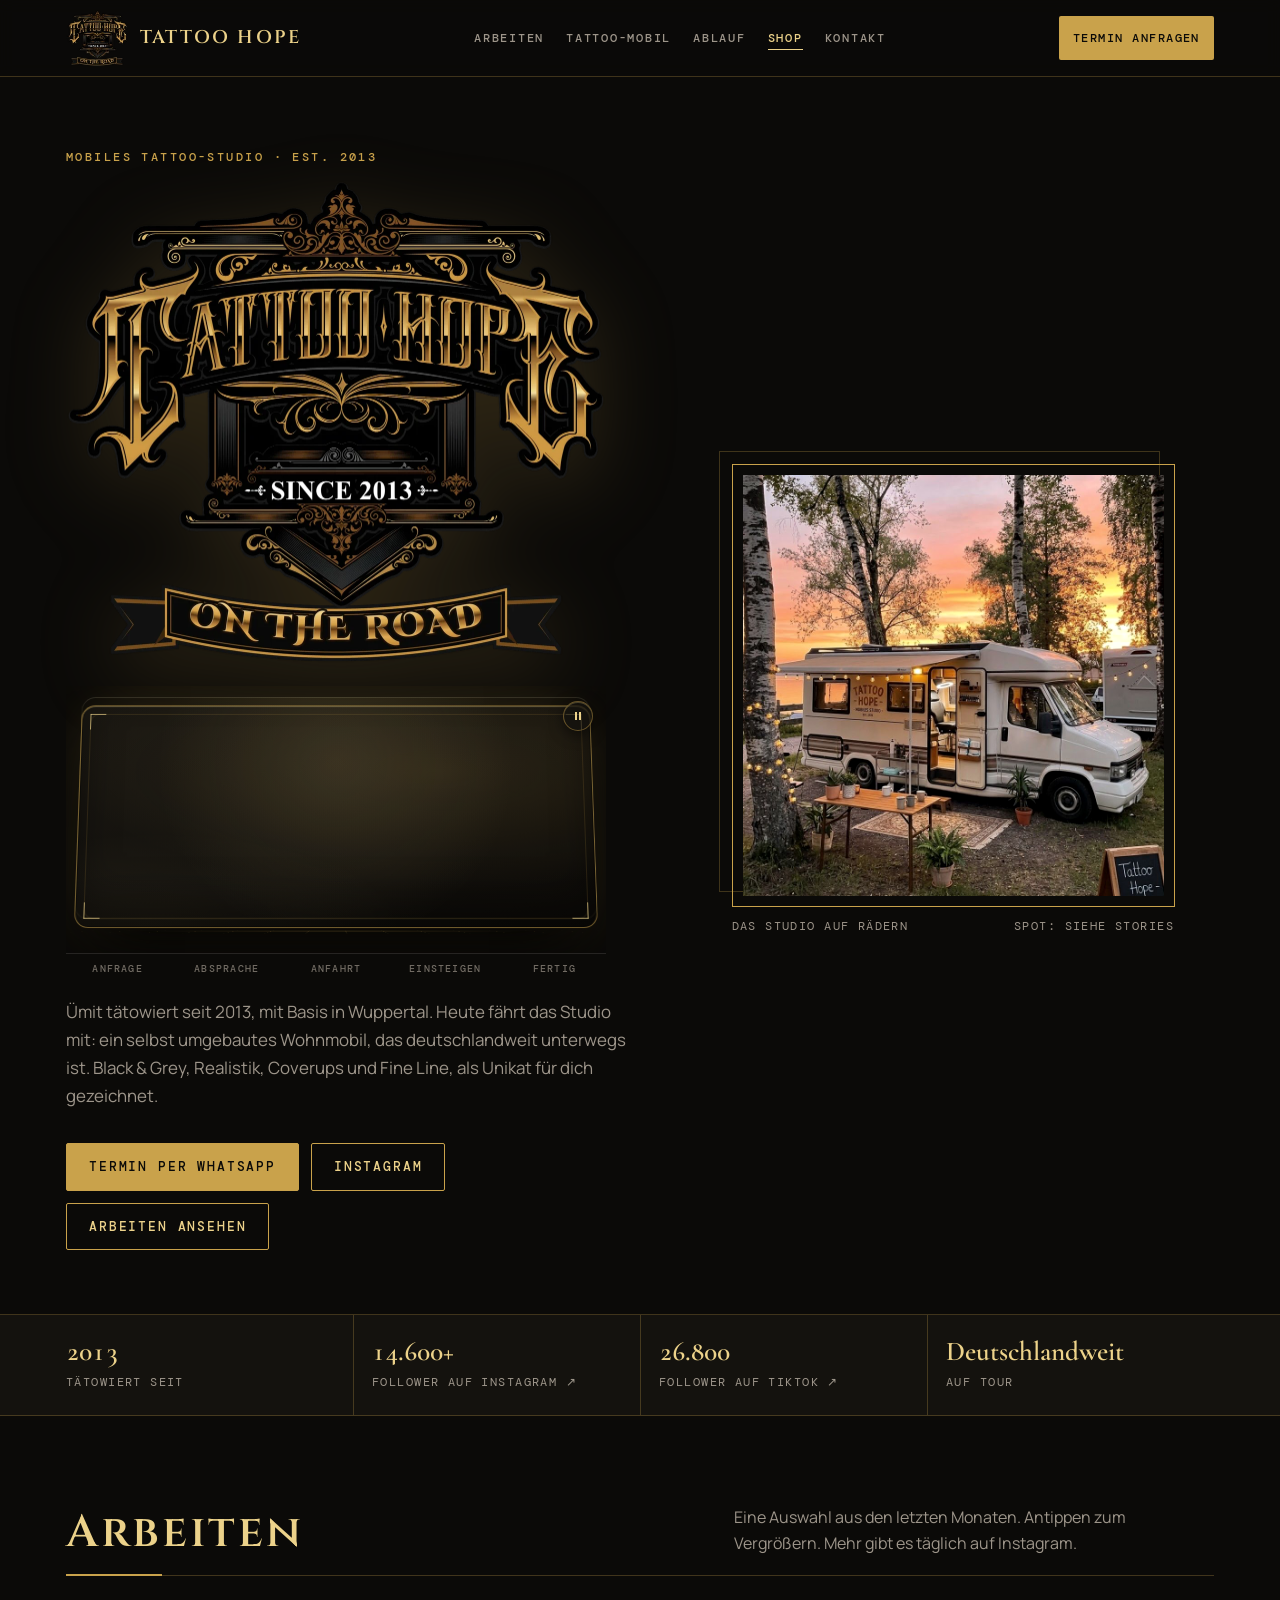
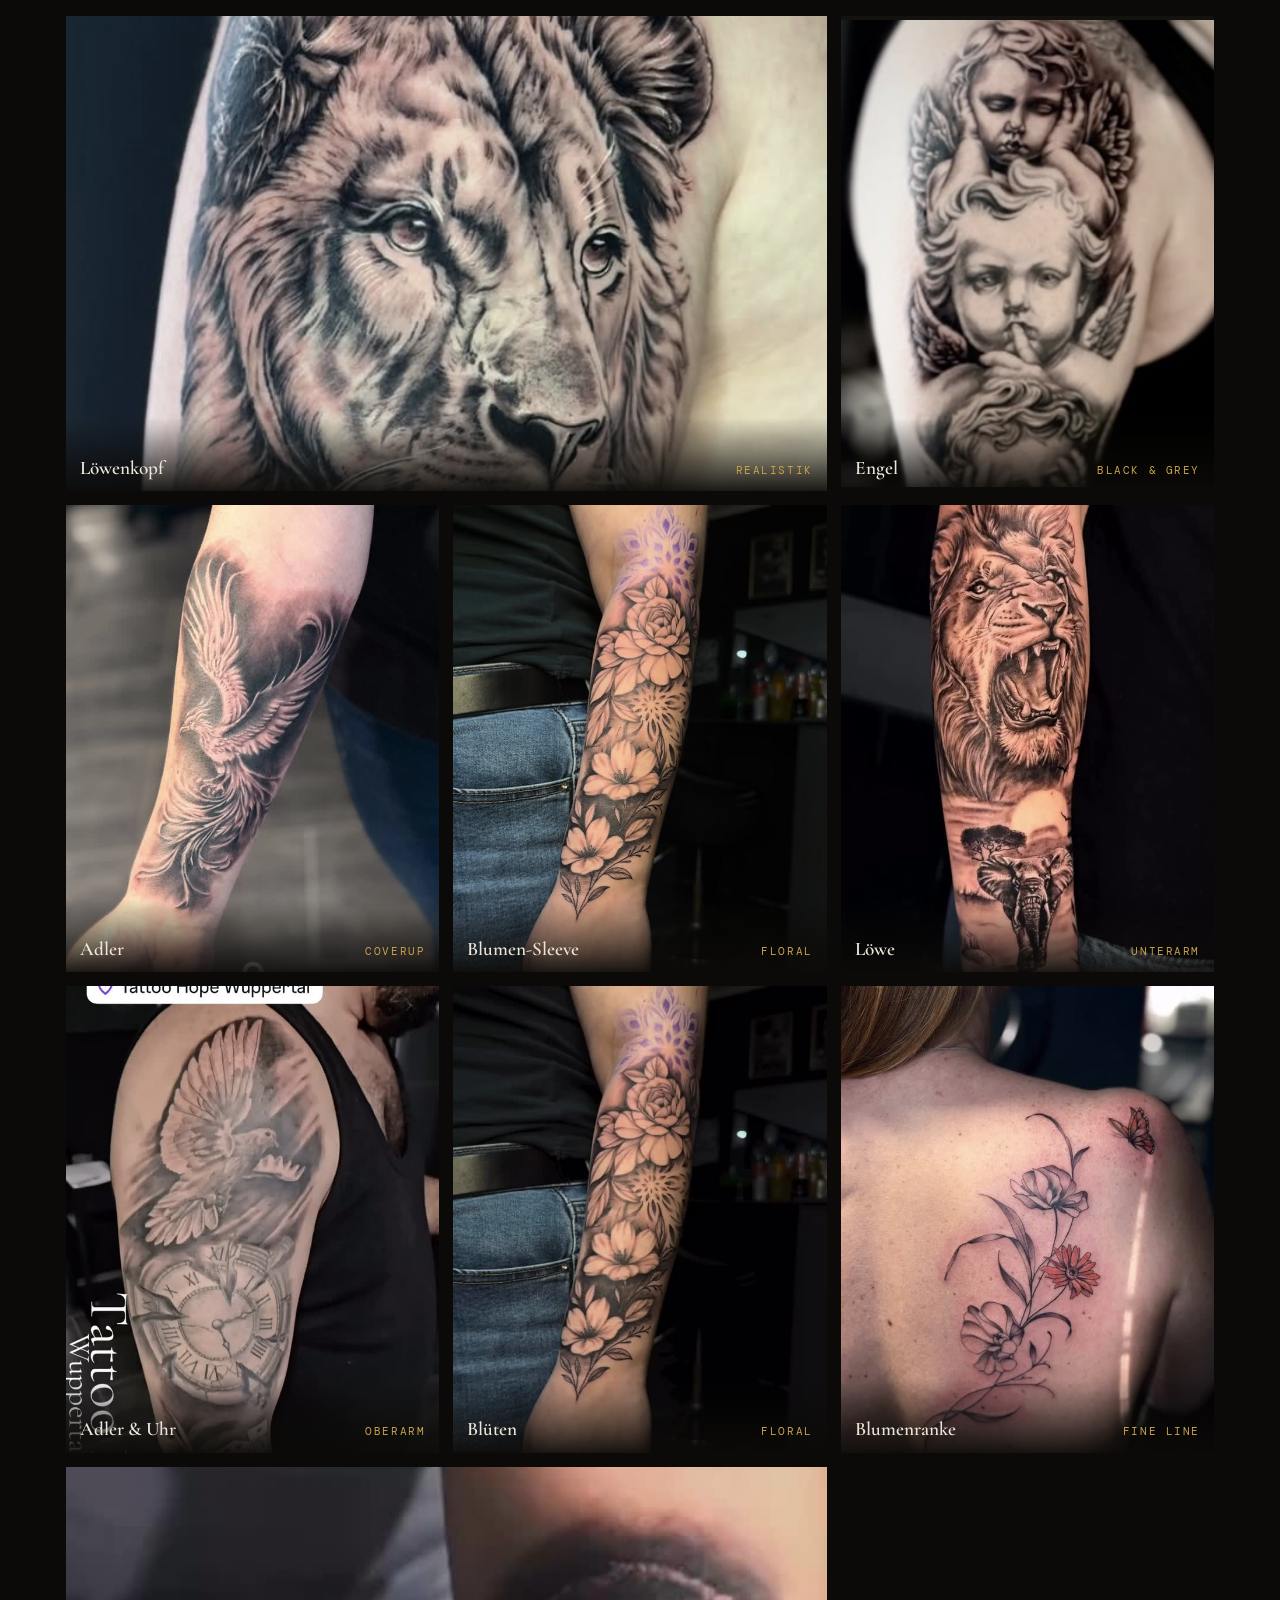
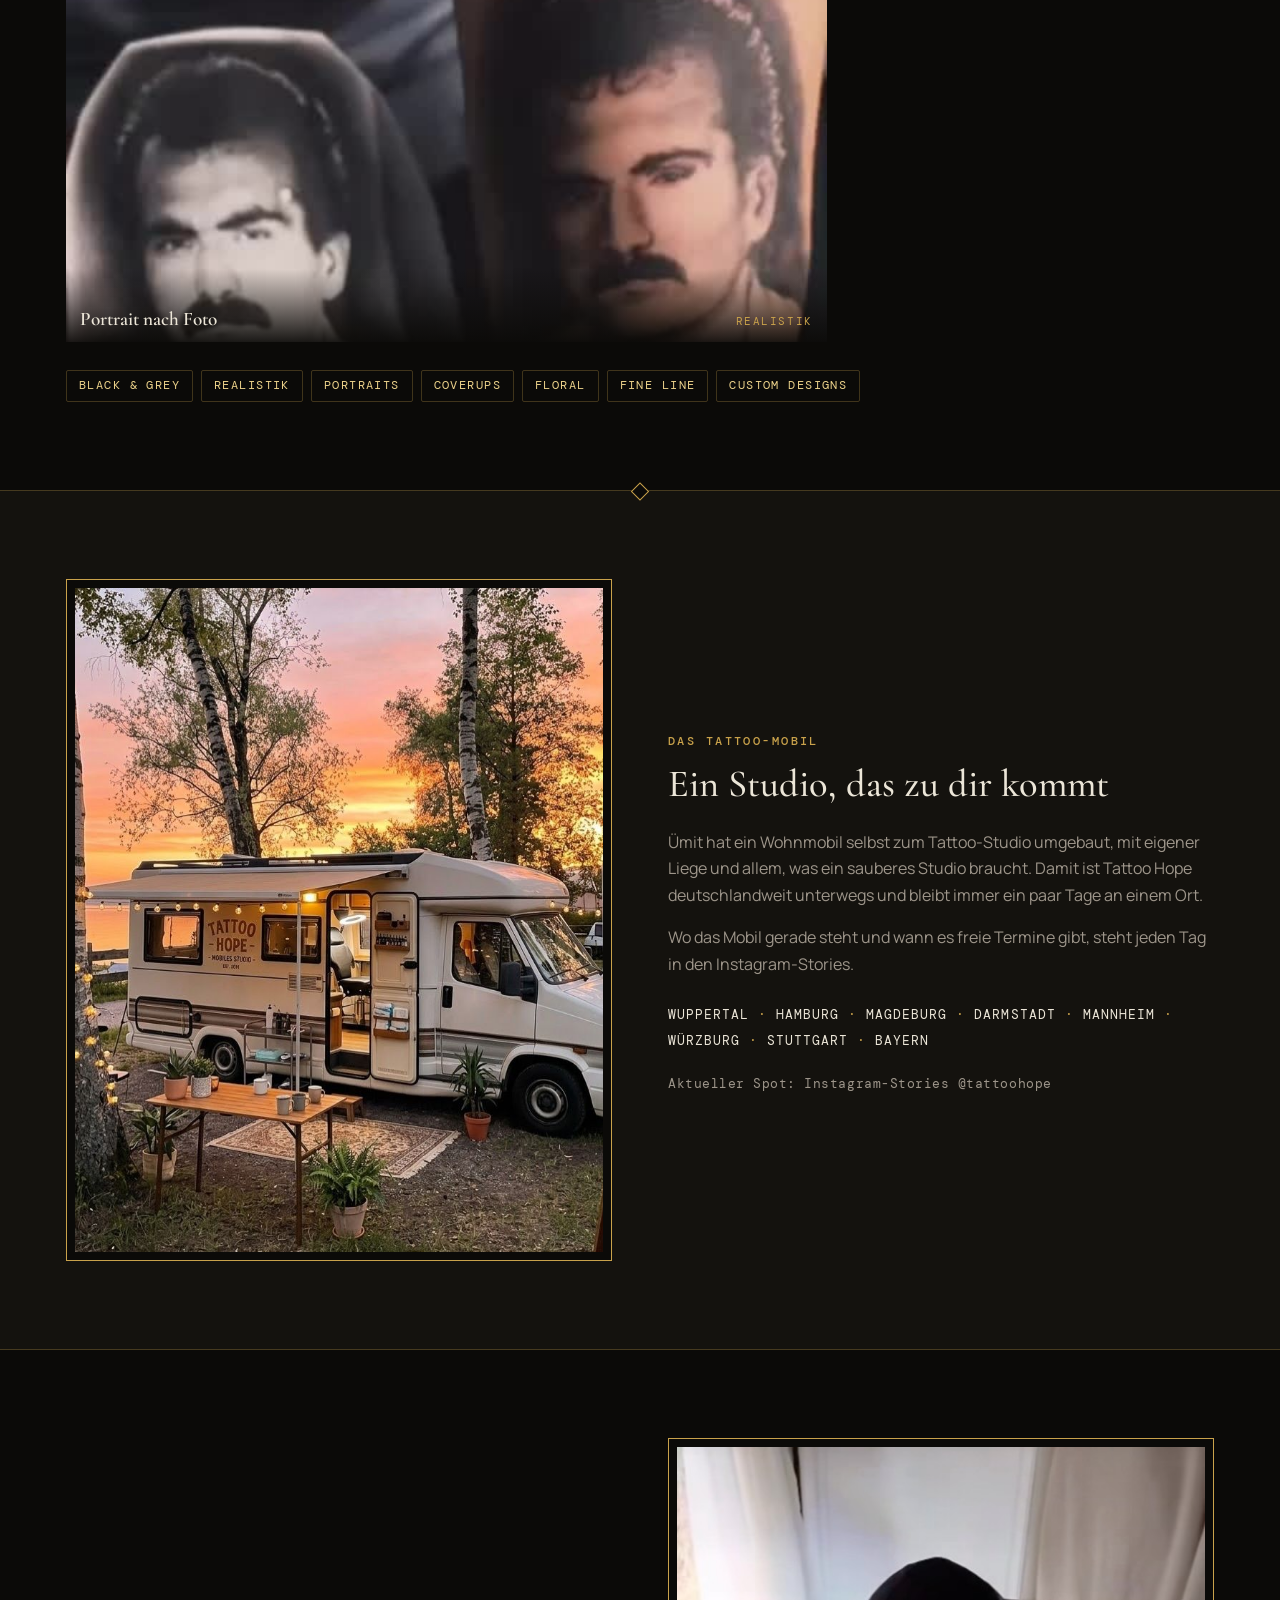
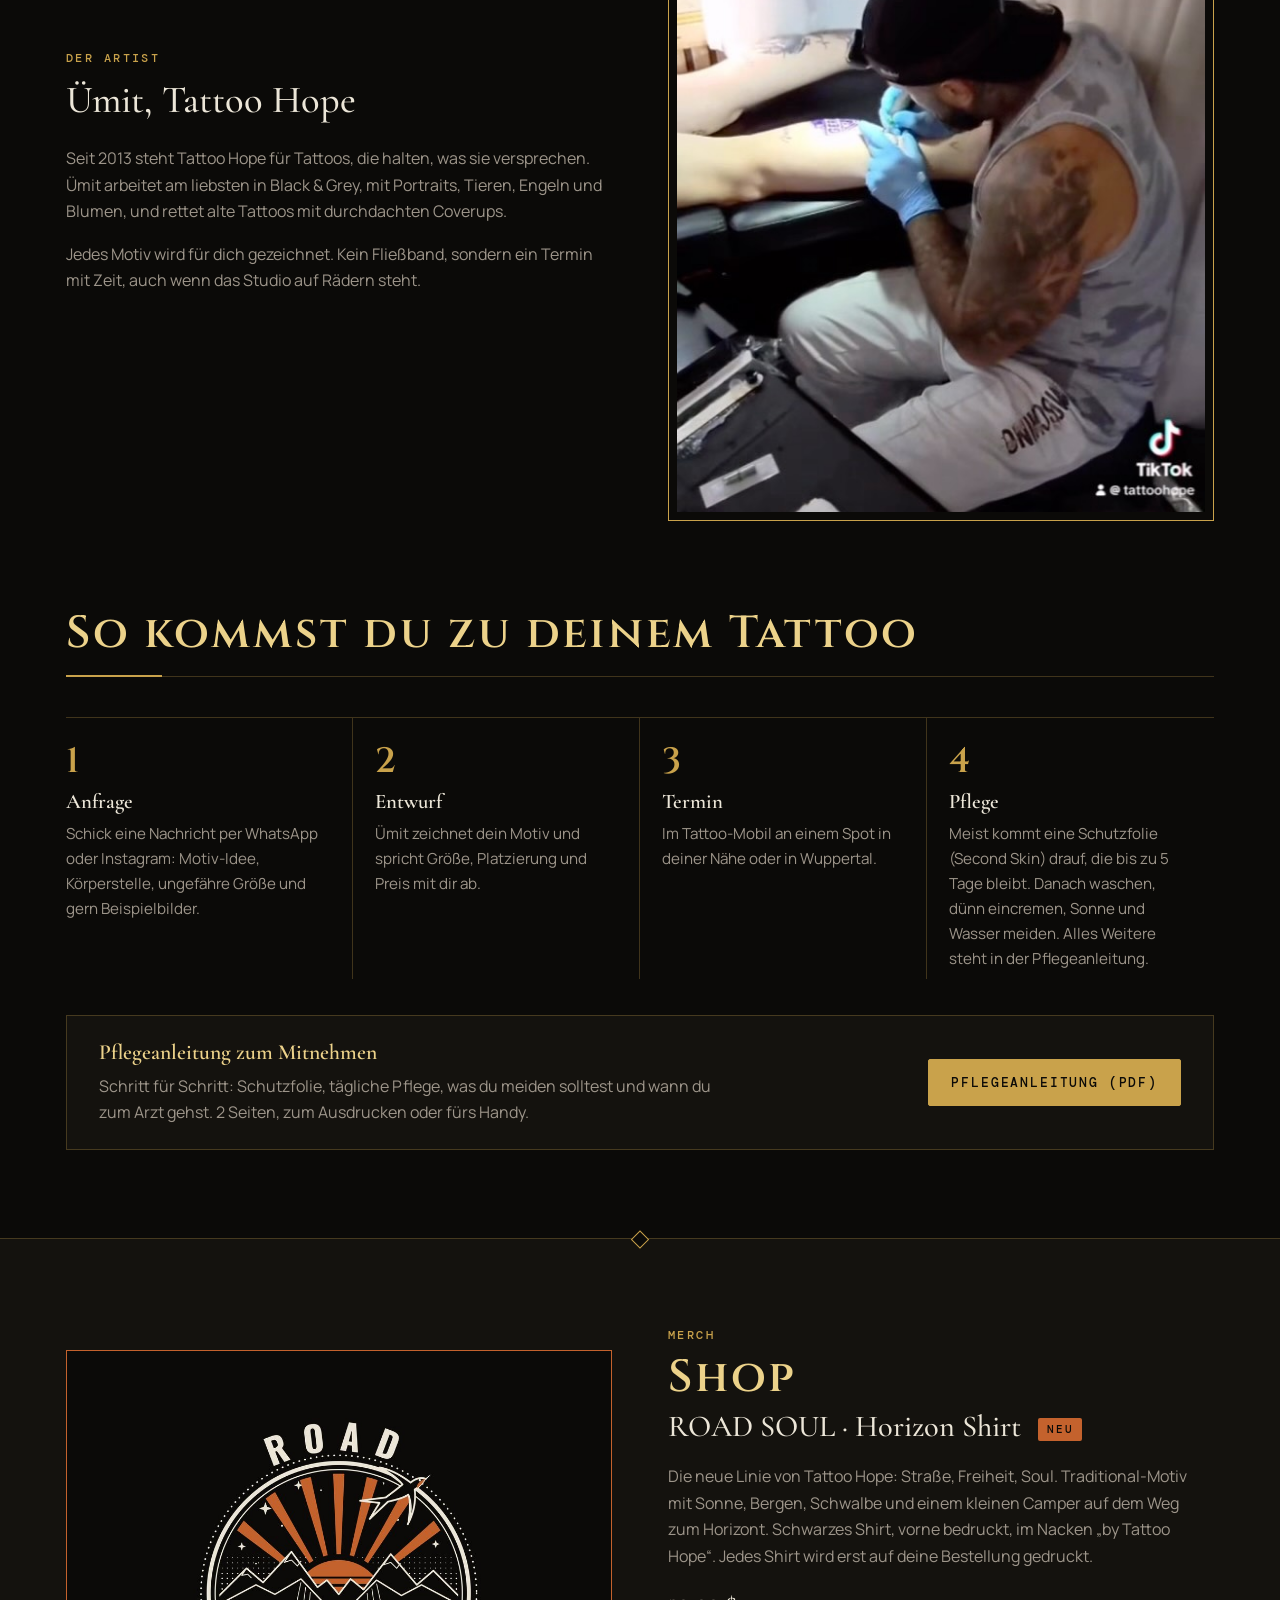
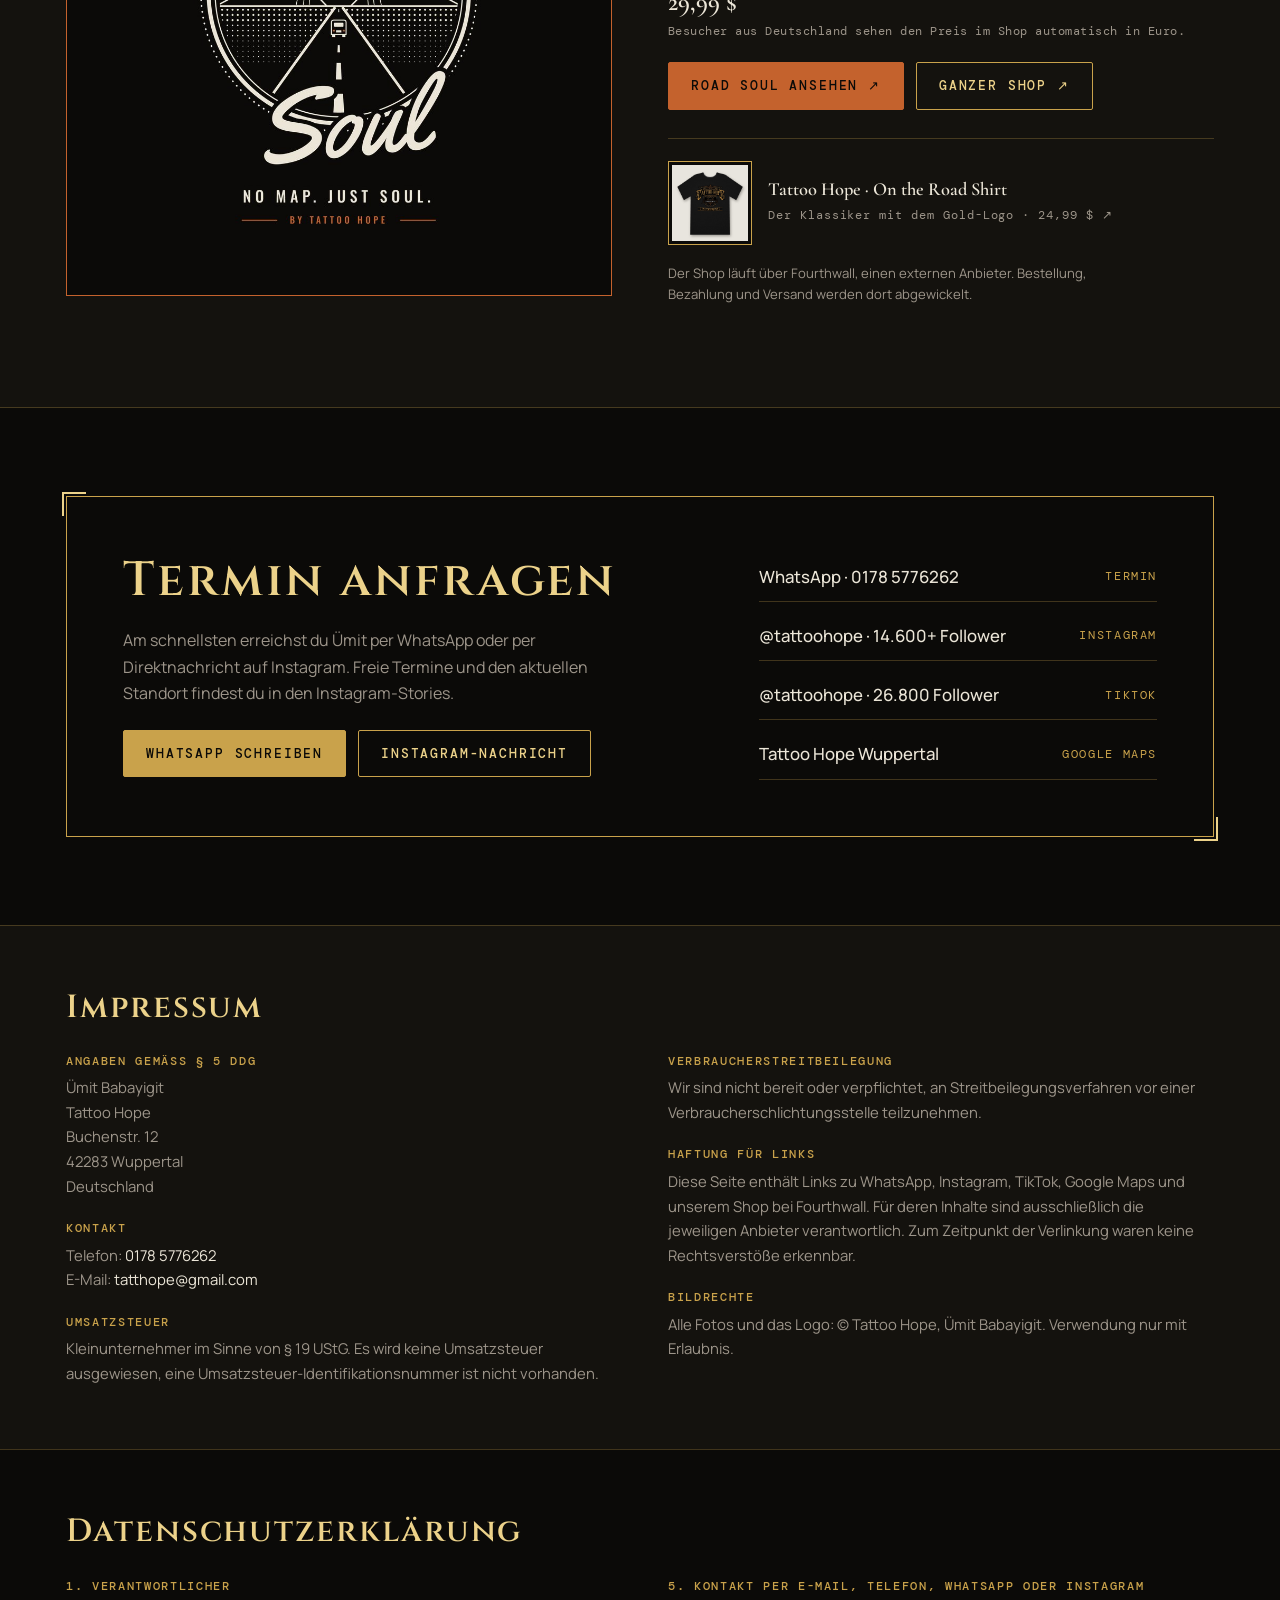
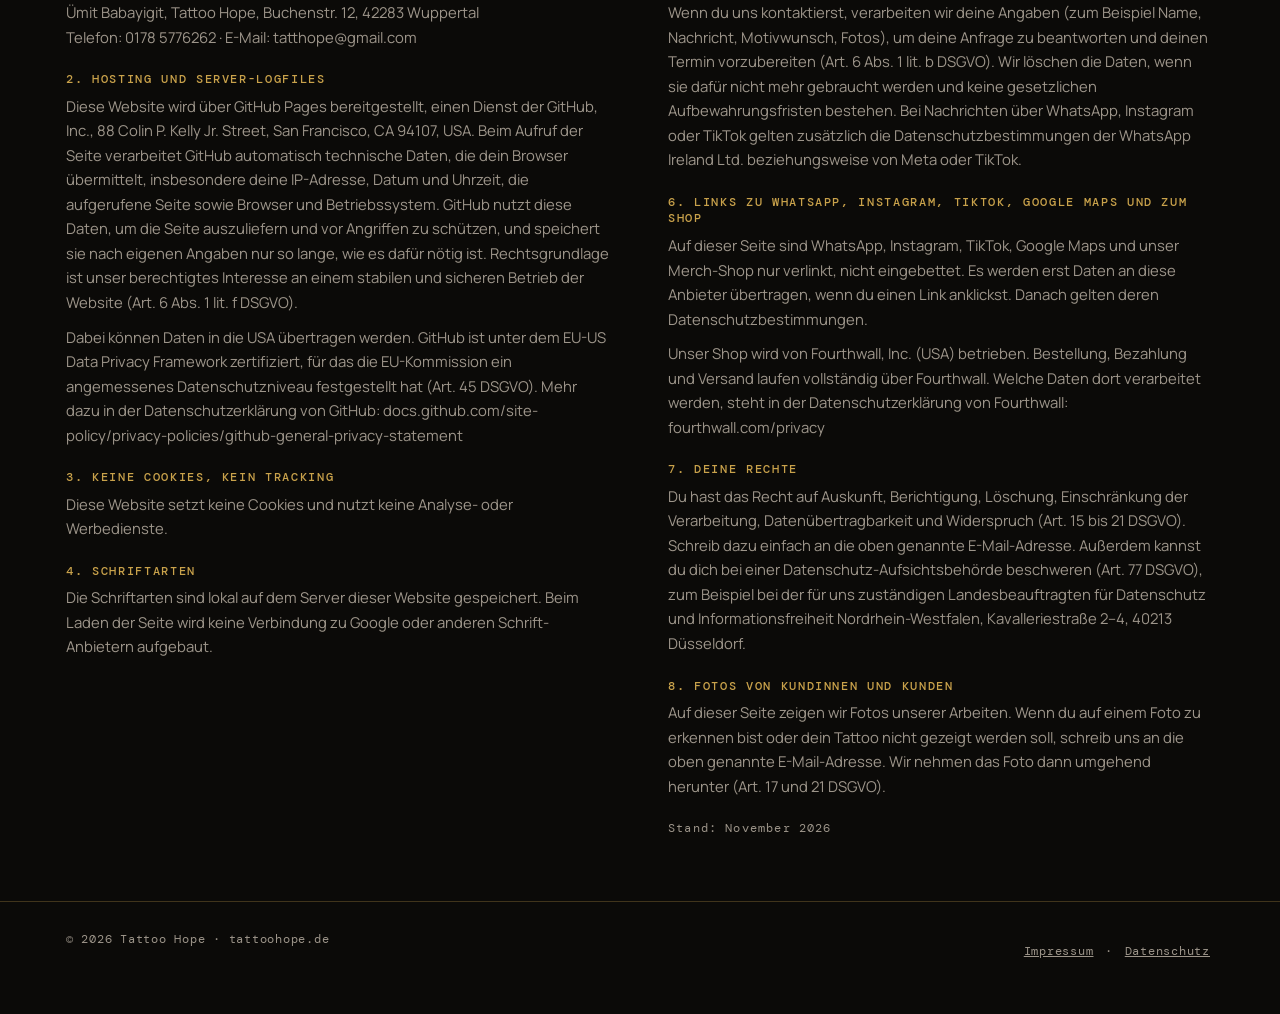
==== index.html @ 7b435b65 "Instagram-Followerzahl korrigiert (14.600+) Co-Authored-By: Claude Opus 5.5 <noreply@anthropic.com>" ====
<!doctype html>
<html lang="de">
<head>
<meta charset="utf-8">
<meta name="viewport" content="width=device-width,initial-scale=1,viewport-fit=cover">
<title>Tattoo Hope · Tätowierer Wuppertal &amp; mobiles Tattoo-Studio seit 2013</title>
<meta name="description" content="Tätowierer seit 2013 aus Wuppertal, mit eigenem Tattoo-Mobil deutschlandweit auf Tour. Black &amp; Grey, Realistik, Portraits, Coverups, Fine Line. Jetzt Termin anfragen.">
<link rel="canonical" href="https://tattoohope.de/">
<meta name="robots" content="index,follow,max-image-preview:large">
<meta name="author" content="Ümit Babayigit">
<meta property="og:type" content="website">
<meta property="og:locale" content="de_DE">
<meta property="og:site_name" content="Tattoo Hope">
<meta property="og:title" content="Tattoo Hope on the Road · Tätowierer aus Wuppertal">
<meta property="og:description" content="Mobiles Tattoo-Studio im Wohnmobil, seit 2013. Black &amp; Grey, Realistik, Portraits, Coverups. Deutschlandweit auf Tour.">
<meta property="og:image" content="https://tattoohope.de/img/tattoomobil.jpg">
<meta property="og:image:width" content="928">
<meta property="og:image:height" content="928">
<meta property="og:image:alt" content="Das Tattoo-Mobil von Tattoo Hope bei Sonnenuntergang">
<meta property="og:url" content="https://tattoohope.de/">
<meta name="twitter:card" content="summary_large_image">
<meta name="theme-color" content="#0b0a08">
<link rel="icon" href="img/favicon.png" sizes="64x64" type="image/png">
<link rel="apple-touch-icon" href="img/apple-touch-icon.png">
<link rel="preload" as="image" href="img/logo_1080.webp" fetchpriority="high">
<link rel="stylesheet" href="fonts/fonts.css">
<script type="application/ld+json">
{
  "@context": "https://schema.org",
  "@graph": [
    {
      "@type": "TattooParlor",
      "@id": "https://tattoohope.de/#studio",
      "name": "Tattoo Hope",
      "alternateName": "Tattoo Hope on the Road",
      "url": "https://tattoohope.de/",
      "logo": "https://tattoohope.de/img/logo_1080.webp",
      "image": ["https://tattoohope.de/img/tattoomobil.jpg", "https://tattoohope.de/img/bei_der_arbeit.jpg"],
      "description": "Mobiles Tattoo-Studio im umgebauten Wohnmobil mit Basis in Wuppertal. Tätowierer Ümit Babayigit arbeitet seit 2013 in Black & Grey, Realistik, Portraits, Coverups, Fine Line und Floral.",
      "telephone": "+49 178 5776262",
      "foundingDate": "2013",
      "address": {"@type": "PostalAddress", "streetAddress": "Buchenstr. 12", "postalCode": "42283", "addressLocality": "Wuppertal", "addressRegion": "NRW", "addressCountry": "DE"},
      "areaServed": [{"@type": "City", "name": "Wuppertal"}, {"@type": "Country", "name": "Deutschland"}],
      "founder": {"@id": "https://tattoohope.de/#uemit"},
      "knowsAbout": ["Black & Grey Tattoo", "Realistik-Tattoo", "Portrait-Tattoo", "Coverup-Tattoo", "Fine Line Tattoo", "Floral Tattoo", "Custom Tattoo Design"],
      "contactPoint": {"@type": "ContactPoint", "contactType": "Terminanfrage", "telephone": "+49 178 5776262", "url": "https://wa.me/491785776262", "availableLanguage": ["de", "tr"]},
      "sameAs": ["https://www.instagram.com/tattoohope/", "https://www.tiktok.com/@tattoohope"]
    },
    {
      "@type": "Person",
      "@id": "https://tattoohope.de/#uemit",
      "name": "Ümit Babayigit",
      "jobTitle": "Tätowierer",
      "worksFor": {"@id": "https://tattoohope.de/#studio"},
      "image": "https://tattoohope.de/img/bei_der_arbeit.jpg",
      "knowsLanguage": ["de", "tr"],
      "sameAs": ["https://www.instagram.com/tattoohope/", "https://www.tiktok.com/@tattoohope"]
    }
  ]
}
</script>
<style>:root{padding-top:env(safe-area-inset-top,0px);padding-bottom:env(safe-area-inset-bottom,0px)}body{margin:0}[hidden]{display:none!important}</style>
<style>
/* Layout: one dark gallery wall. Gold only on lines, labels and the wordmark; the tattoos carry the colour. */
:root{
  --ink:#0b0a08;          /* page black */
  --soot:#14120e;         /* raised surface */
  --gold:#c9a24b;         /* main gold */
  --gold-hi:#ecd28a;      /* highlight gold */
  --bone:#ece6d8;         /* text */
  --ash:#9d958a;          /* muted text */
  --line:rgba(201,162,75,.28);
  --f-mark:"Cinzel","Trajan Pro",Georgia,serif;
  --f-head:"Cormorant Garamond","Cormorant",Georgia,serif;
  --f-body:"Manrope",system-ui,-apple-system,"Segoe UI",sans-serif;
  --f-mono:"DM Mono",ui-monospace,Consolas,monospace;
  --wrap:1180px;
  color-scheme:dark;
}
*{box-sizing:border-box}
html{scroll-behavior:smooth}
@media (prefers-reduced-motion:reduce){html{scroll-behavior:auto}*{transition:none!important;animation:none!important}}
body{background:var(--ink);color:var(--bone);font:400 16px/1.65 var(--f-body);-webkit-font-smoothing:antialiased}
body::before{content:"";position:fixed;inset:0 0 auto;height:env(safe-area-inset-top,0px);z-index:30;background:var(--ink)}
a{color:inherit}
img{max-width:100%;height:auto;display:block}
.wrap{max-width:var(--wrap);margin:0 auto;padding-left:max(16px,env(safe-area-inset-left,0px));padding-right:max(16px,env(safe-area-inset-right,0px))}
:focus-visible{outline:2px solid var(--gold-hi);outline-offset:3px}

/* header */
.top{position:sticky;top:env(safe-area-inset-top,0px);z-index:20;background:rgba(11,10,8,.88);backdrop-filter:blur(8px);border-bottom:1px solid var(--line)}
.top .wrap{display:flex;align-items:center;justify-content:space-between;gap:16px;padding-block:10px}
.brand{display:flex;align-items:center;gap:12px;text-decoration:none}
.brand img{width:62px;height:auto}
.brand span{font:600 1.15rem/1 var(--f-mark);color:var(--gold-hi);letter-spacing:.12em;text-transform:uppercase}
@media (max-width:420px){.brand span{display:none}}
.nav{display:flex;gap:22px;flex-wrap:wrap}
.nav a{font:500 .78rem/1 var(--f-mono);letter-spacing:.14em;text-transform:uppercase;text-decoration:none;color:var(--ash);padding-block:8px}
.nav a:hover{color:var(--gold-hi)}
@media (max-width:760px){.nav{display:none}}
.top .cta-sm{font:500 .78rem/1 var(--f-mono);letter-spacing:.12em;text-transform:uppercase;text-decoration:none;color:var(--ink);background:var(--gold);padding:11px 14px;border-radius:2px;white-space:nowrap}
.top .cta-sm:hover{background:var(--gold-hi)}

/* hero */
.hero{position:relative;border-bottom:1px solid var(--line);overflow:hidden}
.hero .wrap{display:grid;grid-template-columns:1.05fr .95fr;gap:48px;align-items:center;padding-block:72px 64px}
.hero-copy{min-width:0}
.eyebrow{font:500 .76rem/1.4 var(--f-mono);letter-spacing:.2em;text-transform:uppercase;color:var(--gold)}
.hero h1{margin:.6em 0 .2em;width:min(100%,540px)}
.hero h1 img{width:100%;height:auto;filter:drop-shadow(0 18px 40px rgba(201,162,75,.18))}
.hero p.lead{max-width:34em;color:var(--ash);font-size:1.06rem;margin:1.3em 0 2em}
.btns{display:flex;gap:12px;flex-wrap:wrap}
.btn{display:inline-flex;align-items:center;gap:10px;font:500 .82rem/1 var(--f-mono);letter-spacing:.14em;text-transform:uppercase;text-decoration:none;padding:16px 22px;border-radius:2px;border:1px solid var(--gold);transition:background .2s,color .2s}
.btn.solid{background:var(--gold);color:var(--ink)}
.btn.solid:hover{background:var(--gold-hi);border-color:var(--gold-hi)}
.btn.ghost{color:var(--gold-hi)}
.btn.ghost:hover{background:rgba(201,162,75,.12)}
.hero-pic{position:relative;min-width:0}
.hero-pic .frame{position:relative;border:1px solid var(--gold);padding:10px}
.hero-pic .frame::after{content:"";position:absolute;inset:-14px 14px 14px -14px;border:1px solid var(--line);z-index:-1}
.hero-pic img{width:100%;aspect-ratio:1/1;object-fit:cover;filter:saturate(.9) contrast(1.05)}
.hero-pic figcaption{margin-top:12px;font:400 .74rem/1.4 var(--f-mono);letter-spacing:.12em;text-transform:uppercase;color:var(--ash);display:flex;justify-content:space-between;gap:12px}
@media (max-width:860px){.hero .wrap{grid-template-columns:1fr;padding-block:44px 48px;gap:36px}}

/* fact strip */
.facts{border-bottom:1px solid var(--line);background:var(--soot)}
.facts .wrap{display:grid;grid-template-columns:repeat(4,1fr)}
.fact{padding:22px 18px;border-left:1px solid var(--line);min-width:0}
.fact:first-child{border-left:0;padding-left:0}
a.fact{text-decoration:none;transition:background .2s}
a.fact:hover{background:rgba(201,162,75,.08)}
a.fact:hover span{color:var(--gold-hi)}
.fact b{display:block;font:600 1.7rem/1.1 var(--f-head);color:var(--gold-hi);font-variant-numeric:tabular-nums}
.fact span{font:400 .74rem/1.4 var(--f-mono);letter-spacing:.12em;text-transform:uppercase;color:var(--ash)}
@media (max-width:760px){.facts .wrap{grid-template-columns:1fr 1fr}.fact:nth-child(3){border-left:0;padding-left:0}.fact{border-top:1px solid var(--line)}.fact:nth-child(-n+2){border-top:0}}

/* sections */
section{padding-block:88px}
.sec-head{display:flex;justify-content:space-between;align-items:end;gap:24px;flex-wrap:wrap;margin-bottom:40px;border-bottom:1px solid var(--line);padding-bottom:18px}
.sec-head h2{margin:0;font:600 clamp(1.8rem,4vw,2.8rem)/1.1 var(--f-mark);color:var(--gold-hi);letter-spacing:.06em;text-wrap:balance}
.sec-head p{margin:0;max-width:30em;color:var(--ash)}

/* gallery */
.gallery{display:grid;grid-template-columns:repeat(3,1fr);gap:14px}
.work{position:relative;margin:0;background:var(--soot);border:0;padding:0;cursor:zoom-in;overflow:hidden;color:inherit;text-align:left}
.work img{width:100%;aspect-ratio:4/5;object-fit:cover;object-position:center 35%;transition:transform .5s ease,filter .5s ease;filter:grayscale(.15)}
.work:hover img,.work:focus-visible img{transform:scale(1.04);filter:none}
.work .cap{position:absolute;left:0;right:0;bottom:0;padding:40px 14px 12px;background:linear-gradient(transparent,rgba(11,10,8,.92));display:flex;justify-content:space-between;align-items:baseline;gap:10px}
.work .cap b{font:600 1.2rem/1.1 var(--f-head);color:var(--bone)}
.work .cap i{font:normal 400 .7rem/1 var(--f-mono);letter-spacing:.14em;text-transform:uppercase;color:var(--gold)}
.work.wide{grid-column:span 2}
.work.wide img{aspect-ratio:8/5}
@media (max-width:860px){.gallery{grid-template-columns:1fr 1fr}.work.wide{grid-column:span 2}}
@media (max-width:480px){.gallery{grid-template-columns:1fr}.work.wide{grid-column:auto}.work.wide img{aspect-ratio:4/5}}
.styles{display:flex;flex-wrap:wrap;gap:8px;margin-top:28px}
.styles span{font:400 .74rem/1 var(--f-mono);letter-spacing:.12em;text-transform:uppercase;border:1px solid var(--line);color:var(--gold-hi);padding:9px 12px;border-radius:2px}

/* road */
.road{background:var(--soot);border-block:1px solid var(--line)}
.split{display:grid;grid-template-columns:1fr 1fr;gap:56px;align-items:center}
.split > *{min-width:0}
.split img{width:100%;aspect-ratio:4/5;object-fit:cover;border:1px solid var(--gold);padding:8px;background:var(--ink)}
.split h3{font:500 clamp(1.7rem,3.2vw,2.4rem)/1.15 var(--f-head);margin:.3em 0 .6em;text-wrap:balance}
.split p{color:var(--ash);max-width:34em}
.stops{list-style:none;padding:0;margin:28px 0 0;display:flex;flex-wrap:wrap;gap:6px 0;font:400 .8rem/1.6 var(--f-mono);letter-spacing:.08em;text-transform:uppercase;color:var(--bone)}
.stops li:not(:last-child)::after{content:"·";color:var(--gold);margin:0 .7em}
.note{margin-top:22px;font:400 .82rem/1.5 var(--f-mono);color:var(--gold);letter-spacing:.04em}
@media (max-width:860px){.split{grid-template-columns:1fr;gap:32px}.split.rev img{order:-1}}

/* steps */
.steps{display:grid;grid-template-columns:repeat(4,1fr);gap:0;border-top:1px solid var(--line)}
.step{padding:26px 22px 8px 0;border-right:1px solid var(--line);min-width:0}
.step + .step{padding-left:22px}
.step:last-child{border-right:0}
.step .n{font:600 2.2rem/1 var(--f-mark);color:var(--gold)}
.step h4{font:600 1.3rem/1.2 var(--f-head);margin:.5em 0 .3em}
.step p{color:var(--ash);margin:0;font-size:.95rem}
@media (max-width:860px){.steps{grid-template-columns:1fr 1fr}.step:nth-child(2){border-right:0}.step:nth-child(3){padding-left:0}.step:nth-child(n+3){border-top:1px solid var(--line)}}
@media (max-width:480px){.steps{grid-template-columns:1fr}.step,.step + .step{padding-left:0;border-right:0}.step + .step{border-top:1px solid var(--line)}}

.care{margin-top:36px;border:1px solid var(--line);background:var(--soot);padding:24px clamp(18px,3vw,32px);display:flex;justify-content:space-between;align-items:center;gap:24px;flex-wrap:wrap}
.care > div{min-width:0;flex:1 1 320px}
.care h4{font:600 1.35rem/1.2 var(--f-head);margin:0 0 .3em;color:var(--gold-hi)}
.care p{margin:0;color:var(--ash);max-width:40em}

/* shop */
.shop{background:var(--soot);border-block:1px solid var(--line);margin-bottom:88px}
.shop-grid{display:grid;grid-template-columns:1fr 1fr;gap:56px;align-items:center}
.shop-grid > *{min-width:0}
.shop-pics{position:relative;padding-right:18%;padding-bottom:12%}
.shop-main{width:100%;height:auto;aspect-ratio:4/5;object-fit:cover;border:1px solid var(--gold);padding:8px;background:var(--ink)}
.shop-flat{position:absolute;right:0;bottom:0;width:44%;height:auto;aspect-ratio:1;object-fit:cover;border:1px solid var(--gold);padding:6px;background:var(--ink)}
.shop-copy h2{margin:.2em 0 .1em;font:600 clamp(1.8rem,4vw,2.8rem)/1.1 var(--f-mark);color:var(--gold-hi);letter-spacing:.06em}
.shop-copy h3{font:500 clamp(1.4rem,2.6vw,1.9rem)/1.2 var(--f-head);margin:.2em 0 .6em}
.shop-copy p{color:var(--ash);max-width:34em}
.shop-copy .price{font:600 1.6rem/1.2 var(--f-head);color:var(--bone);margin:18px 0 0}
.shop-copy .price span{display:block;font:400 .78rem/1.5 var(--f-mono);letter-spacing:.04em;color:var(--ash);margin-top:4px}
.shop-note{margin-top:18px;font-size:.82rem}
@media (max-width:860px){.shop-grid{grid-template-columns:1fr;gap:32px}}

/* contact */
.contact{text-align:left}
.contact .box{border:1px solid var(--gold);padding:clamp(28px,5vw,56px);display:grid;grid-template-columns:1.2fr .8fr;gap:40px;align-items:center;position:relative}
.contact .box > *{min-width:0}
.contact h2{margin:0 0 .4em;font:600 clamp(1.9rem,4.5vw,3rem)/1.1 var(--f-mark);color:var(--gold-hi);letter-spacing:.06em}
.contact p{color:var(--ash);max-width:32em}
.links{display:grid;gap:10px}
.links a{display:flex;justify-content:space-between;align-items:center;gap:12px;text-decoration:none;border-bottom:1px solid var(--line);padding:14px 0;font:500 1.05rem/1.2 var(--f-body)}
.links a small{font:400 .72rem/1 var(--f-mono);letter-spacing:.14em;text-transform:uppercase;color:var(--gold)}
.links a:hover{color:var(--gold-hi)}
@media (max-width:760px){.contact .box{grid-template-columns:1fr}}

.legal{border-top:1px solid var(--line);padding-block:64px;background:var(--soot)}
.legal + .legal{background:var(--ink)}
.legal h2{margin:0 0 28px;font:600 clamp(1.5rem,3vw,2rem)/1.1 var(--f-mark);color:var(--gold-hi);letter-spacing:.06em}
.legal-grid{display:grid;grid-template-columns:1fr 1fr;gap:12px 56px}
.legal-grid > div{min-width:0}
.legal h3{margin:22px 0 6px;font:500 .74rem/1.4 var(--f-mono);letter-spacing:.14em;text-transform:uppercase;color:var(--gold)}
.legal-grid > div > h3:first-child{margin-top:0}
.legal p{margin:0;color:var(--ash);font-size:.93rem;max-width:40em;overflow-wrap:anywhere}
.legal .sel{color:var(--bone);user-select:all}
.legal .todo{color:var(--gold-hi);background:rgba(201,162,75,.12);padding:0 4px}
.legal .stand{margin-top:22px;font:400 .74rem/1.4 var(--f-mono);letter-spacing:.1em}
@media (max-width:760px){.legal-grid{grid-template-columns:1fr}.legal-grid > div + div > h3:first-child{margin-top:22px}}
footer{border-top:1px solid var(--line);padding-block:28px 40px;color:var(--ash);font:400 .78rem/1.6 var(--f-mono);letter-spacing:.06em}
footer .wrap{display:flex;justify-content:space-between;gap:16px;flex-wrap:wrap}
footer a{color:var(--ash)}

/* lightbox */
.lb{position:fixed;inset:0;z-index:50;background:rgba(5,5,4,.95);display:grid;place-items:center;padding:max(20px,env(safe-area-inset-top,0px)) max(16px,env(safe-area-inset-right,0px)) max(20px,env(safe-area-inset-bottom,0px)) max(16px,env(safe-area-inset-left,0px))}
.lb figure{margin:0;display:grid;gap:12px;justify-items:center;max-height:100%}
.lb img{max-height:82vh;width:auto;border:1px solid var(--gold)}
.lb figcaption{font:600 1.2rem/1.2 var(--f-head);color:var(--bone)}
.lb button{position:absolute;background:none;border:1px solid var(--line);color:var(--gold-hi);font:400 1.4rem/1 var(--f-body);width:48px;height:48px;cursor:pointer;border-radius:2px}
.lb button:hover{background:rgba(201,162,75,.15)}
.lb .x{top:max(16px,env(safe-area-inset-top,0px));right:max(16px,env(safe-area-inset-right,0px))}
.lb .prev{left:max(16px,env(safe-area-inset-left,0px));top:50%}
.lb .next{right:max(16px,env(safe-area-inset-right,0px));top:50%}

/* ===== Upgrade 2026-11-20: Animationen, Mobil-Menü, ROAD SOUL ===== */
:root{--ease:cubic-bezier(.2,.7,.2,1);--rust:#c4622d}
.vh{position:absolute!important;width:1px;height:1px;overflow:hidden;clip:rect(0 0 0 0);white-space:nowrap}

/* Header: Mobil-Menü als Wischleiste, Schrumpfen, Fortschrittslinie */
.top .progress{position:absolute;left:0;right:0;bottom:-1px;height:2px;background:linear-gradient(90deg,var(--gold),var(--gold-hi));transform:scaleX(0);transform-origin:0 50%;pointer-events:none}
.top{transition:background-color .35s}
.top.is-scrolled{background:rgba(11,10,8,.96)}
.brand img{transition:transform .35s var(--ease);transform-origin:left center}
.top.is-scrolled .brand img{transform:scale(.8)}
.nav a{position:relative}
.nav a::after{content:"";position:absolute;left:0;right:0;bottom:2px;height:1px;background:var(--gold-hi);transform:scaleX(0);transform-origin:left;transition:transform .35s var(--ease)}
.nav a:hover::after,.nav a.on::after{transform:none}
.nav a.on{color:var(--gold-hi)}
@media (max-width:760px){
  .top .wrap{flex-wrap:wrap;row-gap:4px}
  .nav{display:flex;order:3;width:100%;flex-wrap:nowrap;gap:20px;overflow-x:auto;scrollbar-width:none;-webkit-overflow-scrolling:touch;mask-image:linear-gradient(90deg,#000 85%,transparent)}
  .nav::-webkit-scrollbar{display:none}
  .nav a{white-space:nowrap;font-size:.7rem;padding-block:12px}
}

/* Hero-Einstieg */
@keyframes up{from{opacity:0;transform:translateY(18px)}to{opacity:1;transform:none}}
.hero-copy>*,.hero-pic{animation:up .9s var(--ease) both}
.hero-copy>:nth-child(2){animation-delay:.05s}.hero-copy>:nth-child(3){animation-delay:.2s}
.hero-copy>:nth-child(4){animation-delay:.3s}.hero-copy>:nth-child(5){animation-delay:.4s}
.hero-pic{animation-delay:.25s}
.hero-pic .frame{will-change:transform}

/* Goldschimmer übers Logo */
.hero h1{position:relative}
.hero h1::after{content:"";position:absolute;inset:0;-webkit-mask:url(img/logo_1080.webp) center/100% 100% no-repeat;mask:url(img/logo_1080.webp) center/100% 100% no-repeat;background:linear-gradient(105deg,transparent 42%,rgba(255,240,200,.95) 50%,transparent 58%) 150% 0/250% 100% no-repeat;mix-blend-mode:overlay;animation:shine 9s 1.8s infinite;pointer-events:none}
@keyframes shine{0%{background-position:150% 0}18%,100%{background-position:-50% 0}}

/* Scroll-Reveal */
.js .rv{opacity:0;transform:translateY(26px);transition:opacity .8s var(--ease) var(--d,0ms),transform .8s var(--ease) var(--d,0ms)}
.js .rv.in{opacity:1;transform:none}

/* Goldlinie unter Abschnitts-Überschriften */
.sec-head{position:relative}
.sec-head::after{content:"";position:absolute;left:0;bottom:-1px;width:96px;height:2px;background:var(--gold);transform-origin:left;transition:transform 1.1s var(--ease) .3s}
.js .sec-head.rv::after{transform:scaleX(0)}.js .sec-head.in::after{transform:none}

/* Galerie: Zoom nur mit Maus, Goldrahmen */
.work img{transition:transform .8s var(--ease),filter .5s}
.work:hover img{transform:none;filter:grayscale(.15)}
.work::after{content:"";position:absolute;inset:10px;border:1px solid var(--gold-hi);opacity:0;transform:scale(1.03);transition:opacity .4s,transform .5s var(--ease);pointer-events:none}
.work .cap{transition:padding .4s var(--ease)}
@media (hover:hover){
  .work:hover img,.work:focus-visible img{transform:scale(1.05);filter:none}
  .work:hover::after,.work:focus-visible::after{opacity:.75;transform:none}
  .work:hover .cap{padding-bottom:20px}
}
.work:focus-visible img{filter:none}

/* Buttons: Glanz beim Hover, Drück-Effekt */
.btn,.top .cta-sm{position:relative;overflow:hidden;transition:background .2s,color .2s,border-color .2s,transform .15s}
.btn:active,.top .cta-sm:active{transform:translateY(1px) scale(.98)}
.btn.solid::before,.top .cta-sm::before{content:"";position:absolute;inset:0;background:linear-gradient(105deg,transparent 35%,rgba(255,244,210,.55) 50%,transparent 65%);transform:translateX(-120%);transition:transform .7s var(--ease);pointer-events:none}
@media (hover:hover){.btn.solid:hover::before,.top .cta-sm:hover::before{transform:translateX(120%)}}
.btn svg{width:16px;height:16px;flex:none}

/* Fakten: Text passt auf schmale Handys */
.fact b{font-size:clamp(1.2rem,5vw,1.7rem);overflow-wrap:anywhere}
a.fact{padding-left:18px}
.fact:first-child{padding-left:0}
@media (max-width:760px){a.fact:nth-child(3){padding-left:0}}

/* Ethno-Trenner + Eckklammern */
.road,.shop{position:relative}
.road::before,.shop::before{content:"";position:absolute;top:-6px;left:50%;width:11px;height:11px;transform:translateX(-50%) rotate(45deg);border:1px solid var(--gold);background:var(--ink);z-index:1}
.contact .box::before,.contact .box::after{content:"";position:absolute;width:22px;height:22px;pointer-events:none}
.contact .box::before{top:-5px;left:-5px;border-top:2px solid var(--gold-hi);border-left:2px solid var(--gold-hi)}
.contact .box::after{bottom:-5px;right:-5px;border-bottom:2px solid var(--gold-hi);border-right:2px solid var(--gold-hi)}

/* Lightbox */
.lb:not([hidden]){animation:fade .25s ease-out}
.lb img{animation:zoomIn .35s var(--ease)}
@keyframes fade{from{opacity:0}}
@keyframes zoomIn{from{opacity:0;transform:scale(.96)}}
.lb .prev,.lb .next{transform:translateY(-50%)}
@media (max-width:760px){.lb img{max-height:72vh}.lb .prev,.lb .next{top:auto;bottom:max(20px,env(safe-area-inset-bottom,0px));transform:none}}

/* Shop: ROAD SOUL */
.shop-pics.rs{padding:0}
.rs-motif{width:100%;height:auto;aspect-ratio:1;object-fit:cover;border:1px solid var(--rust);padding:8px;background:var(--ink)}
.badge{display:inline-block;font:500 .7rem/1 var(--f-mono);letter-spacing:.16em;text-transform:uppercase;color:var(--ink);background:var(--rust);padding:6px 9px;border-radius:2px;margin-left:10px;vertical-align:middle}
.btn.rust{background:var(--rust);border-color:var(--rust);color:var(--ink)}
.btn.rust:hover{background:#d8783f;border-color:#d8783f}
.also{display:flex;gap:16px;align-items:center;margin-top:28px;padding-top:22px;border-top:1px solid var(--line);text-decoration:none}
.also img{width:84px;height:84px;object-fit:cover;border:1px solid var(--gold);padding:3px;background:var(--ink);flex:none}
.also b{display:block;font:600 1.15rem/1.2 var(--f-head);color:var(--bone)}
.also span{font:400 .74rem/1.4 var(--f-mono);letter-spacing:.08em;color:var(--ash)}
.also:hover b{color:var(--gold-hi)}

/* QA-Fixes: kein seitliches Scrollen, Tap-Flächen, Überschriften */
.legal h2{font-size:clamp(1.2rem,6vw,2rem);overflow-wrap:anywhere;hyphens:auto}
@media (max-width:360px){.steps-mini li{font-size:.5rem;letter-spacing:0}}
.top .cta-sm{min-height:44px;display:inline-flex;align-items:center}
footer a{display:inline-block;padding:12px 4px}
.lb button{background:rgba(11,10,8,.7)}
.lb figure{cursor:zoom-out}.lb img{cursor:default}
.split h2{font:500 clamp(1.7rem,3.2vw,2.4rem)/1.15 var(--f-head);margin:.3em 0 .6em;text-wrap:balance}
.step h3{font:600 1.3rem/1.2 var(--f-head);margin:.5em 0 .3em}
.care h3{font:600 1.35rem/1.2 var(--f-head);margin:0 0 .3em;color:var(--gold-hi)}
@media (prefers-reduced-motion:reduce){.hero h1::after{display:none}}
/* =====================================================================
   STORY 3D – Entwurf A "3D-Bühne / Produktfilm"
   Alles unter .story3d. 5 Szenen, 18 s Loop, jede Szene besitzt 20 %.
   Zeitachse: jedes animierte Element erbt --d (Szenen-Offset) und
   schreibt seine Keyframes in Szenen-lokaler Zeit (0–22 % von 18 s).
   ===================================================================== */
.story3d{
  --T:18s;--d:0s;
  --s3-bg:#0b0a08;--s3-surface:#14120e;--s3-gold:#c9a24b;--s3-gold-hi:#ecd28a;
  --s3-text:#ece6d8;--s3-muted:#9d958a;--s3-line:rgba(236,230,216,.12);
  position:relative;width:min(100%,540px);margin:22px 0 0;padding:0;
  overflow:hidden;font-family:'Manrope',system-ui,sans-serif;color:var(--s3-text);
  -webkit-tap-highlight-color:transparent
}
.story3d *,.story3d *::before,.story3d *::after{box-sizing:border-box}

/* Bühne */
.story3d .s3-viewport{position:relative;padding:14px 12px 30px;perspective:1100px;perspective-origin:50% 18%;overflow:hidden}
.story3d .s3-tilt,.story3d .s3-sway,.story3d .s3-card,.story3d .s3-scene,.story3d .s3-dust{transform-style:preserve-3d}
.story3d .s3-tilt{position:relative;transform:rotateX(9deg);will-change:transform}
.story3d .s3-sway{position:relative}
.story3d .s3-card{position:relative;aspect-ratio:500/216}

/* Glasplatte mit Goldkante (Dicke = edge hinter face) */
.story3d .s3-edge,.story3d .s3-face{position:absolute;inset:0;border-radius:14px}
.story3d .s3-edge{transform:translateZ(-52px) scale(1.047);
  background:linear-gradient(180deg,#6d5427 0%,#2a2010 45%,#100d08 100%);
  box-shadow:0 34px 60px -18px rgba(0,0,0,.95),0 0 60px -12px rgba(201,162,75,.25)}
.story3d .s3-face{transform:translateZ(-40px) scale(1.036);
  background:
    radial-gradient(120% 90% at 70% 30%,rgba(201,162,75,.12),transparent 60%),
    radial-gradient(80% 70% at 15% 100%,rgba(236,210,138,.06),transparent 60%),
    linear-gradient(160deg,#1c1913 0%,#14120e 50%,#0d0b08 100%);
  border:1px solid rgba(201,162,75,.5);
  box-shadow:inset 0 1px 0 rgba(236,210,138,.35),inset 0 -24px 40px rgba(0,0,0,.45),inset 0 0 0 1px rgba(0,0,0,.35)}
.story3d .s3-face::before{content:"";position:absolute;inset:8px;border-radius:9px;border:1px solid rgba(201,162,75,.14)}
.story3d .s3-face::after{content:"";position:absolute;inset:8px;
  --c:rgba(236,210,138,.7);
  background:
    linear-gradient(var(--c),var(--c)) left top/16px 1px no-repeat,linear-gradient(var(--c),var(--c)) left top/1px 16px no-repeat,
    linear-gradient(var(--c),var(--c)) right top/16px 1px no-repeat,linear-gradient(var(--c),var(--c)) right top/1px 16px no-repeat,
    linear-gradient(var(--c),var(--c)) left bottom/16px 1px no-repeat,linear-gradient(var(--c),var(--c)) left bottom/1px 16px no-repeat,
    linear-gradient(var(--c),var(--c)) right bottom/16px 1px no-repeat,linear-gradient(var(--c),var(--c)) right bottom/1px 16px no-repeat}

/* Spiegelnder Boden */
.story3d .s3-floor{position:absolute;left:-25%;width:150%;top:100%;height:260px;transform-origin:50% 0;
  transform:translateY(6px) rotateX(90deg);pointer-events:none;
  background:
    radial-gradient(40% 32% at 50% 0%,rgba(201,162,75,.30),transparent 70%),
    repeating-linear-gradient(90deg,rgba(201,162,75,.16) 0 1px,transparent 1px 36px),
    repeating-linear-gradient(0deg,rgba(201,162,75,.16) 0 1px,transparent 1px 36px);
  -webkit-mask-image:radial-gradient(55% 75% at 50% 0%,#000 10%,transparent 75%);
          mask-image:radial-gradient(55% 75% at 50% 0%,#000 10%,transparent 75%)}

/* Szenen + Tiefenebenen */
.story3d .s3-scene{position:absolute;inset:0;--d:calc(var(--i) * var(--T) / 5)}
.story3d .s3-l{position:absolute;inset:0;width:100%;height:100%;display:block;opacity:0}
.story3d .s3-back{transform:translateZ(-22px) scale(1.02)}
.story3d .s3-front{transform:translateZ(42px) scale(.962)}
.story3d .s3-cap{position:absolute;left:6.4%;top:9%;transform:translateZ(28px) scale(.975);transform-origin:0 0;opacity:0;
  display:flex;flex-direction:column;gap:2px;pointer-events:none;text-shadow:0 2px 12px rgba(0,0,0,.8)}
.story3d .s3-num{display:flex;align-items:center;gap:8px;font:600 .62rem/1 'Cinzel',serif;letter-spacing:.24em;color:var(--s3-gold)}
.story3d .s3-num::after{content:"";width:22px;height:1px;background:linear-gradient(90deg,var(--s3-gold),transparent)}
.story3d .s3-ttl{font:600 1.32rem/1.05 'Cormorant Garamond',serif;color:var(--s3-text);letter-spacing:.01em}
.story3d .s3-sub{font:500 .66rem/1.3 'Manrope',sans-serif;color:var(--s3-muted);max-width:15em}

/* Glasscheibe vorne: Lichtstreifen + Spiegelung (folgt der Maus) */
.story3d .s3-glass{position:absolute;inset:0;border-radius:14px;overflow:hidden;pointer-events:none;
  transform:translateZ(54px) scale(.951);
  box-shadow:inset 0 1px 0 rgba(255,255,255,.07),inset 0 0 0 1px rgba(236,210,138,.06)}
.story3d .s3-sweep{position:absolute;top:-30%;bottom:-30%;left:0;width:38%;
  background:linear-gradient(100deg,transparent 0%,rgba(236,210,138,.0) 30%,rgba(236,210,138,.16) 50%,rgba(236,210,138,0) 70%,transparent 100%);
  transform:translateX(-120%) skewX(-14deg);will-change:transform;
  animation:s3-sweep calc(var(--T) / 5) cubic-bezier(.5,0,.3,1) infinite}
.story3d .s3-spec{position:absolute;left:50%;top:30%;width:70%;aspect-ratio:1;margin:-35% 0 0 -35%;border-radius:50%;
  background:radial-gradient(closest-side,rgba(236,210,138,.10),transparent);will-change:transform}

/* Goldstaub in verschiedenen Tiefen */
.story3d .s3-dust{position:absolute;inset:0;pointer-events:none}
.story3d .s3-dust i{position:absolute;width:3px;height:3px;border-radius:50%;background:var(--s3-gold-hi);
  box-shadow:0 0 6px 1px rgba(236,210,138,.55);opacity:0;
  transform:translate3d(0,0,var(--z));animation:s3-dust var(--t,9s) ease-in-out infinite;animation-delay:var(--dl,0s)}

/* SVG-Grafik */
.story3d svg text{font-family:'Manrope',sans-serif}
.story3d .ln{fill:none;stroke:var(--s3-gold);stroke-width:1.6;stroke-linecap:round;stroke-linejoin:round}
.story3d .ln-hi{fill:none;stroke:var(--s3-gold-hi);stroke-width:1.8;stroke-linecap:round;stroke-linejoin:round}
.story3d .ln-soft{fill:none;stroke:rgba(201,162,75,.35);stroke-width:1.2}
.story3d .glass{fill:url(#s3d-glass);stroke:var(--s3-gold);stroke-width:1.4}
.story3d .goldfill{fill:url(#s3d-gold)}
.story3d .cap{font:500 9.5px 'DM Mono',monospace;letter-spacing:.2em;fill:var(--s3-muted);text-anchor:middle}
.story3d .msg{font-size:14.5px;font-weight:500;fill:var(--s3-text)}
.story3d .msg-d{font-size:14.5px;font-weight:700;fill:#17130b}
.story3d .mono{font:500 10.5px 'DM Mono',monospace;letter-spacing:.08em;fill:var(--s3-gold-hi);text-anchor:middle}
.story3d .chip{font:500 8.5px 'DM Mono',monospace;letter-spacing:.16em;fill:var(--s3-text);text-anchor:middle}
.story3d .mark{font:600 30px 'Cinzel',serif;fill:var(--s3-gold-hi);text-anchor:middle}
.story3d .draw{stroke-dasharray:1 1;stroke-dashoffset:1}

/* Gemeinsame Zeitachse */
.story3d .s3-scene,.story3d .s3-scene>.s3-l,.story3d .s3-scene>.s3-cap,.story3d .a,
.story3d .s3-steps b,.story3d .s3-steps li::before{
  animation-duration:var(--T);animation-delay:var(--d);animation-iteration-count:infinite;
  animation-fill-mode:both;animation-timing-function:cubic-bezier(.55,0,.25,1)}
.story3d .a{transform-box:fill-box;transform-origin:center}
.story3d .s3-scene{animation-name:s3-scene;will-change:transform}
.story3d .s3-scene>.s3-l,.story3d .s3-scene>.s3-cap{animation-name:s3-fade}

@keyframes s3-scene{
  0%{transform:translate3d(30%,0,-200px) rotateY(-62deg)}
  3.6%{transform:translate3d(0,0,0) rotateY(0)}
  18%{transform:translate3d(0,0,0) rotateY(0)}
  22%,100%{transform:translate3d(-30%,0,-200px) rotateY(62deg)}
}
@keyframes s3-fade{0%{opacity:0}3%,18.4%{opacity:1}21.6%,100%{opacity:0}}
@keyframes s3-sweep{0%,8%{transform:translateX(-120%) skewX(-14deg)}42%,100%{transform:translateX(320%) skewX(-14deg)}}
@keyframes s3-dust{0%{opacity:0;transform:translate3d(0,14px,var(--z))}30%,70%{opacity:var(--o,.7)}100%{opacity:0;transform:translate3d(6px,-26px,var(--z))}}
@keyframes s3-sway{0%{transform:rotateY(-7deg) rotateX(1.5deg)}100%{transform:rotateY(7deg) rotateX(-1.5deg)}}

/* --- Szene 1: Anfrage --- */
.story3d .s1-typing{animation-name:s1-pop}
.story3d .s1-sent{animation-name:s1-sent}
.story3d .s1-dot{animation-name:s1-dot;transform-origin:center}
.story3d .s1-dot:nth-child(2){animation-delay:calc(var(--d) + .12s)}
.story3d .s1-dot:nth-child(3){animation-delay:calc(var(--d) + .24s)}
.story3d .s1-env{animation-name:s1-env}
.story3d .s1-trail{animation-name:s1-trail}
.story3d .s1-ring{animation-name:s1-ring}
.story3d .s1-medal{animation-name:s1-medal}
@keyframes s1-pop{0%,2.5%{transform:scale(0);opacity:0}4%{transform:scale(1.1);opacity:1}5%,6%{transform:scale(1);opacity:1}7%,100%{transform:scale(.9);opacity:0}}
@keyframes s1-dot{0%,3%{transform:translateY(0)}3.6%{transform:translateY(-2px)}4.2%,100%{transform:translateY(0)}}
@keyframes s1-sent{0%,6%{transform:translateY(8px) scale(.6);opacity:0}7.5%,100%{transform:none;opacity:1}}
@keyframes s1-trail{0%,7%{stroke-dashoffset:1}13.5%,100%{stroke-dashoffset:0}}
@keyframes s1-env{
  0%,7%{transform:translate(0,0) rotate(-18deg) scale(.4);opacity:0}
  7.8%{transform:translate(8px,-8px) rotate(-18deg) scale(1);opacity:1}
  9.2%{transform:translate(40px,-34px) rotate(-12deg) scale(1.1)}
  10.6%{transform:translate(84px,-50px) rotate(0deg) scale(1.15)}
  12%{transform:translate(124px,-36px) rotate(14deg) scale(1.05)}
  13.4%{transform:translate(152px,-2px) rotate(22deg) scale(.6);opacity:1}
  14%,100%{transform:translate(152px,-2px) rotate(22deg) scale(.3);opacity:0}}
@keyframes s1-ring{0%,13.2%{transform:scale(1);opacity:0}13.6%{opacity:.9}17%,100%{transform:scale(1.7);opacity:0}}
@keyframes s1-medal{0%,13%{transform:scale(1)}14%{transform:scale(1.08)}15.5%,100%{transform:scale(1)}}

/* --- Szene 2: Absprache --- */
.story3d .s2-b1{animation-name:s2-b1}
.story3d .s2-b2{animation-name:s2-b2}
.story3d .s2-cal{animation-name:s2-cal}
.story3d .s2-tick{animation-name:s2-tick}
.story3d .s2-chip{animation-name:s2-chip}
.story3d .s2-chip.c2{animation-delay:calc(var(--d) + .3s)}
.story3d .s2-chip.c3{animation-delay:calc(var(--d) + .6s)}
@keyframes s2-b1{0%,2.5%{transform:translateY(12px) scale(.85);opacity:0}5%,100%{transform:none;opacity:1}}
@keyframes s2-b2{0%,6.5%{transform:translateY(12px) scale(.85);opacity:0}9%,100%{transform:none;opacity:1}}
@keyframes s2-cal{0%,10%{transform:translateY(-10px) rotate(-8deg) scale(.7);opacity:0}12.4%{transform:rotate(2deg) scale(1.04);opacity:1}13.4%,100%{transform:none;opacity:1}}
@keyframes s2-tick{0%,13%{stroke-dashoffset:1}15%,100%{stroke-dashoffset:0}}
@keyframes s2-chip{0%,13%{transform:translateY(6px);opacity:0}14.6%,100%{transform:none;opacity:1}}

/* --- Szene 3: Anfahrt --- */
.story3d .s3-drive{animation-name:s3-drive;transform-box:view-box;transform-origin:0 0}
.story3d .s3-wheel{animation-name:s3-wheel}
.story3d .s3-sky{animation-name:s3-sky;animation-timing-function:linear;transform-box:view-box}
.story3d .s3-dash{animation-name:s3-dash;transform-box:view-box}
.story3d .s3-posts{animation-name:s3-posts;transform-box:view-box}
.story3d .s3-pin{animation-name:s3-pin}
.story3d .s3-beam{animation-name:s3-beam}
@keyframes s3-drive{0%,1.5%{transform:translateX(-340px)}12%{transform:translateX(4px)}13%{transform:translateX(0) translateY(-1px)}14%,100%{transform:none}}
@keyframes s3-wheel{0%,1.5%{transform:rotate(0)}12%,100%{transform:rotate(900deg)}}
@keyframes s3-sky{0%{transform:translateX(0)}22%,100%{transform:translateX(-80px)}}
@keyframes s3-dash{0%,1.5%{transform:translateX(0)}12%,100%{transform:translateX(-480px)}}
@keyframes s3-posts{0%,1.5%{transform:translateX(0)}12%,100%{transform:translateX(-720px)}}
@keyframes s3-pin{0%,11.5%{transform:translateY(-34px);opacity:0}13.2%{transform:translateY(2px);opacity:1}14%,100%{transform:none;opacity:1}}
@keyframes s3-beam{0%,4%{opacity:0}8%,100%{opacity:1}}

/* --- Szene 4: Einsteigen --- */
.story3d .s4-door{animation-name:s4-door;transform-origin:left center}
.story3d .s4-light{animation-name:s4-light}
.story3d .s4-win{animation-name:s4-win}
.story3d .s4-walk{animation-name:s4-walk;transform-box:view-box;transform-origin:0 0}
.story3d .s4-step{animation-name:s4-step}
@keyframes s4-door{0%,4%{transform:none}6.5%,100%{transform:scaleX(.14)}}
@keyframes s4-light{0%,4.5%{opacity:0}7%,13%{opacity:.85}16%,100%{opacity:1}}
@keyframes s4-win{0%,14.5%{opacity:0}16.5%,100%{opacity:.9}}
@keyframes s4-walk{
  0%,2%{transform:translateX(30px);opacity:0}
  4%{transform:translateX(10px);opacity:1}
  13%{transform:translateX(-112px);opacity:1}
  15%,100%{transform:translateX(-118px) scale(.9);opacity:0}}
@keyframes s4-step{
  0%,4%{transform:translateY(0)}5%{transform:translateY(-2px)}6%{transform:translateY(0)}7%{transform:translateY(-2px)}8%{transform:translateY(0)}
  9%{transform:translateY(-2px)}10%{transform:translateY(0)}11%{transform:translateY(-2px)}12%,100%{transform:translateY(0)}}

/* --- Szene 5: Tätowieren -> Fertig --- */
.story3d .s5-lion{animation-name:s5-lion;animation-timing-function:linear}
.story3d .s5-shade{animation-name:s5-shade}
.story3d .s5-mach{animation-name:s5-mach;transform-box:view-box;transform-origin:0 0}
.story3d .s5-tip{animation-name:s5-tip}
.story3d .s5-circ{animation-name:s5-circ}
.story3d .s5-check{animation-name:s5-check}
.story3d .s5-ray{animation-name:s5-ray;transform-box:view-box;transform-origin:0 0}
.story3d .s5-done{animation-name:s5-done}
@keyframes s5-lion{0%,3.5%{stroke-dashoffset:1}12.5%,100%{stroke-dashoffset:0}}
@keyframes s5-shade{0%,11.5%{opacity:0}14%,100%{opacity:1}}
@keyframes s5-mach{
  0%,1%{transform:translate(330px,-40px);opacity:0}
  3.5%{transform:translate(200px,126px);opacity:1}
  5%{transform:translate(214px,130px)}
  6.5%{transform:translate(222px,146px)}
  8%{transform:translate(214px,166px)}
  9.5%{transform:translate(190px,168px)}
  11%{transform:translate(178px,144px)}
  12.5%{transform:translate(200px,152px);opacity:1}
  14.5%,100%{transform:translate(300px,40px);opacity:0}}
@keyframes s5-tip{0%,3.5%{opacity:0}4%,12.5%{opacity:1}13%,100%{opacity:0}}
@keyframes s5-circ{0%,13%{stroke-dashoffset:1}15.5%,100%{stroke-dashoffset:0}}
@keyframes s5-check{0%,15%{stroke-dashoffset:1}17%,100%{stroke-dashoffset:0}}
@keyframes s5-ray{0%,16.4%{transform:translateX(0);opacity:0}17%{opacity:1}19.5%,100%{transform:translateX(12px);opacity:0}}
@keyframes s5-done{0%,16%{opacity:0;transform:translateY(5px)}17.5%,100%{opacity:1;transform:none}}

/* Schritt-Anzeige */
.story3d .s3-steps{list-style:none;margin:0;padding:0;display:grid;grid-template-columns:repeat(5,minmax(0,1fr));gap:6px;border-top:1px solid var(--s3-line)}
.story3d .s3-steps li{position:relative;padding-top:9px;text-align:center;font:500 .64rem/1.2 'DM Mono',monospace;letter-spacing:.12em;text-transform:uppercase;min-width:0;--d:calc(var(--i) * var(--T) / 5)}
.story3d .s3-steps span{color:var(--s3-muted);opacity:.7}
.story3d .s3-steps b{position:absolute;left:0;right:0;top:9px;font-weight:500;color:var(--s3-gold-hi);opacity:0;animation-name:s3-on;text-shadow:0 0 12px rgba(236,210,138,.45)}
.story3d .s3-steps li::before{content:"";position:absolute;left:8%;right:8%;top:-1px;height:2px;border-radius:2px;
  background:linear-gradient(90deg,var(--s3-gold),var(--s3-gold-hi));box-shadow:0 0 8px rgba(236,210,138,.6);
  transform-origin:0 50%;transform:scaleX(0);opacity:0;animation-name:s3-bar;animation-timing-function:linear}
@keyframes s3-on{0%{opacity:0}2%,18.5%{opacity:1}21%,100%{opacity:0}}
@keyframes s3-bar{0%{transform:scaleX(0);opacity:1}20%{transform:scaleX(1);opacity:1}21.5%,100%{transform:scaleX(1);opacity:0}}

/* Pause-Knopf */
.story3d .s3-pause{position:absolute;top:8px;right:6px;z-index:5;width:44px;height:44px;padding:0;border:0;background:none;cursor:pointer;color:var(--s3-gold-hi);display:grid;place-items:center}
.story3d .s3-pause span{width:30px;height:30px;border-radius:50%;display:grid;place-items:center;
  background:rgba(20,18,14,.72);border:1px solid rgba(201,162,75,.45);box-shadow:inset 0 1px 0 rgba(236,210,138,.25),0 4px 14px rgba(0,0,0,.5);
  transition:background .2s,border-color .2s}
.story3d .s3-pause:hover span{background:rgba(201,162,75,.18);border-color:var(--s3-gold-hi)}
.story3d .s3-pause:focus-visible{outline:none}
.story3d .s3-pause:focus-visible span{outline:2px solid var(--s3-gold-hi);outline-offset:2px}

.story3d.is-paused *,.story3d.is-paused *::before,.story3d.is-paused *::after,
.story3d.is-off *,.story3d.is-off *::before,.story3d.is-off *::after{animation-play-state:paused!important}

/* Touch-Geräte: sanftes Auto-Schwingen statt Maus-Tilt */
@media (hover:none),(pointer:coarse){
  .story3d .s3-sway{animation:s3-sway 9s ease-in-out infinite alternate}
}
@media (max-width:480px){
  .story3d .s3-card{aspect-ratio:1.55}
  .story3d .s3-viewport{padding:12px 8px 26px}
  .story3d .s3-ttl{font-size:1.12rem}
  .story3d .s3-sub{font-size:.6rem}
  .story3d .s3-steps li{font-size:.56rem;letter-spacing:.04em}
}
@media (max-width:360px){.story3d .s3-steps li{font-size:.5rem;letter-spacing:0}.story3d .s3-sub{display:none}}

/* Bewegung reduzieren: ruhiges Standbild (Szene 3) */
@media (prefers-reduced-motion:reduce){
  .story3d *,.story3d *::before,.story3d *::after{animation:none!important;transition:none!important}
  .story3d .s3-tilt{transform:rotateX(6deg)!important}
  .story3d .s3-scene{transform:none}
  .story3d .s3-scene[data-s="3"]>.s3-l,.story3d .s3-scene[data-s="3"]>.s3-cap{opacity:1}
  .story3d .s3-steps li[data-s="3"] b{opacity:1}
  .story3d .s3-steps li[data-s="3"]::before{opacity:1;transform:scaleX(1)}
  .story3d .s3-pause,.story3d .s3-sweep,.story3d .s3-dust,.story3d .s3-posts{display:none}
  .story3d .s3-pin,.story3d .s3-beam{opacity:1}
}
</style>
</head>
<body>
<header class="top">
  <div class="wrap">
    <a class="brand" href="#start" aria-label="Tattoo Hope, zum Anfang">
      <img src="img/logo_klein.webp" alt="" width="62" height="56">
      <span>Tattoo Hope</span>
    </a>
    <nav class="nav" aria-label="Hauptmenü">
      <a href="#arbeiten">Arbeiten</a>
      <a href="#tattoo-mobil">Tattoo-Mobil</a>
      <a href="#ablauf">Ablauf</a>
      <a href="#shop">Shop</a>
      <a href="#termin">Kontakt</a>
    </nav>
    <a class="cta-sm" href="#termin">Termin anfragen</a>
  </div>
  <span class="progress" aria-hidden="true"></span>
</header>

<main id="start">
  <section class="hero" style="padding:0">
    <div class="wrap">
      <div class="hero-copy">
        <div class="eyebrow">Mobiles Tattoo-Studio · Est. 2013</div>
        <h1><img src="img/logo_1080.webp" alt="" width="1080" height="969" fetchpriority="high"><span class="vh">Tattoo Hope on the Road – Tätowierer Ümit Babayigit aus Wuppertal, mobiles Tattoo-Studio seit 2013</span></h1>
  <figure class="story3d" role="img" aria-label="So läuft es ab: 1. Anfrage per WhatsApp oder Instagram an Ümit. 2. Absprache von Motiv und Termin. 3. Das Tattoo-Mobil fährt in deine Stadt. 4. Du steigst ins mobile Studio ein. 5. Es wird tätowiert – fertig.">
    <!-- gemeinsame Verläufe + Wohnmobil-Karosserie -->
    <svg width="0" height="0" style="position:absolute" aria-hidden="true" focusable="false">
      <defs>
        <linearGradient id="s3d-glass" x1="0" y1="0" x2="0" y2="1"><stop offset="0" stop-color="#26211a"/><stop offset="1" stop-color="#121009"/></linearGradient>
        <linearGradient id="s3d-gold" x1="0" y1="0" x2="1" y2="1"><stop offset="0" stop-color="#f3dc98"/><stop offset=".55" stop-color="#c9a24b"/><stop offset="1" stop-color="#8f6d2a"/></linearGradient>
        <linearGradient id="s3d-white" x1="0" y1="0" x2="0" y2="1"><stop offset="0" stop-color="#fbf7ee"/><stop offset=".6" stop-color="#e4dccb"/><stop offset="1" stop-color="#b9b09c"/></linearGradient>
        <linearGradient id="s3d-win" x1="0" y1="0" x2="1" y2="1"><stop offset="0" stop-color="#3a3428"/><stop offset=".5" stop-color="#14120e"/><stop offset="1" stop-color="#26211a"/></linearGradient>
        <linearGradient id="s3d-beam" x1="0" y1="0" x2="1" y2="0"><stop offset="0" stop-color="#ecd28a" stop-opacity=".55"/><stop offset="1" stop-color="#ecd28a" stop-opacity="0"/></linearGradient>
        <linearGradient id="s3d-road" x1="0" y1="0" x2="0" y2="1"><stop offset="0" stop-color="#1d1913"/><stop offset="1" stop-color="#0b0a08" stop-opacity="0"/></linearGradient>
        <linearGradient id="s3d-spill" x1="0" y1="0" x2="0" y2="1"><stop offset="0" stop-color="#ecd28a" stop-opacity=".6"/><stop offset="1" stop-color="#ecd28a" stop-opacity="0"/></linearGradient>
        <radialGradient id="s3d-glow"><stop offset="0" stop-color="#c9a24b" stop-opacity=".35"/><stop offset="1" stop-color="#c9a24b" stop-opacity="0"/></radialGradient>
        <radialGradient id="s3d-shade"><stop offset="0" stop-color="#9d958a" stop-opacity=".45"/><stop offset="1" stop-color="#9d958a" stop-opacity="0"/></radialGradient>
        <radialGradient id="s3d-shadow"><stop offset="0" stop-color="#000" stop-opacity=".75"/><stop offset="1" stop-color="#000" stop-opacity="0"/></radialGradient>
        <!-- weißes 91er Wohnmobil, teilintegriert, ohne Alkoven (lokal 0..220 x 0..90) -->
        <symbol id="s3d-van" viewBox="0 0 220 90" overflow="visible">
          <rect x="38" y="-1" width="104" height="5" rx="1" fill="#1a1712" stroke="#c9a24b" stroke-width=".8"/>
          <path d="M60 -1 v5 M84 -1 v5 M108 -1 v5" stroke="#c9a24b" stroke-width=".5" opacity=".7"/>
          <rect x="18" y="0" width="12" height="4" rx="1.5" fill="#d6cdb9"/>
          <path d="M8 4 H164 Q172 4 174 12 L178 24 Q185 25 190 32 L206 50 Q216 52 216 60 V74 Q216 78 212 78 H8 Q4 78 4 74 V8 Q4 4 8 4 Z" fill="url(#s3d-white)" stroke="rgba(201,162,75,.55)" stroke-width="1"/>
          <path d="M180 29 L189 33 L203 49 L183 49 Z" fill="url(#s3d-win)" stroke="rgba(201,162,75,.5)" stroke-width=".8"/>
          <path d="M152 28 H175 L181 47 H152 Z" fill="url(#s3d-win)"/>
          <rect x="20" y="15" width="34" height="18" rx="3" fill="url(#s3d-win)"/>
          <rect x="64" y="15" width="34" height="18" rx="3" fill="url(#s3d-win)"/>
          <rect x="118" y="14" width="24" height="52" rx="2" fill="none" stroke="#a69c86" stroke-width="1"/>
          <rect x="4" y="54" width="212" height="3.5" fill="url(#s3d-gold)"/>
          <rect x="4" y="59.5" width="212" height="1.2" fill="#8f6d2a"/>
          <text x="60" y="47" font-family="Cinzel,serif" font-size="8" font-weight="600" letter-spacing="1.6" fill="#8f6d2a" text-anchor="middle">TATTOO HOPE</text>
          <rect x="196" y="70" width="22" height="7" rx="2" fill="#2a251d"/>
          <rect x="211" y="58" width="5" height="6" rx="1" fill="#ecd28a"/>
          <rect x="4" y="62" width="3" height="8" rx="1" fill="#a2532c"/>
          <circle cx="46" cy="77" r="16" fill="#0b0a08"/>
          <circle cx="182" cy="77" r="16" fill="#0b0a08"/>
        </symbol>
      </defs>
    </svg>

    <button class="s3-pause" type="button" aria-label="Animation anhalten" aria-pressed="false"><span><svg viewBox="0 0 12 12" width="12" height="12" aria-hidden="true"><path d="M3 2h2v8H3zM7 2h2v8H7z" fill="currentColor"/></svg></span></button>

    <div class="s3-viewport" aria-hidden="true">
      <div class="s3-tilt">
        <div class="s3-sway">
          <div class="s3-floor"></div>
          <div class="s3-card">
            <div class="s3-edge"></div>
            <div class="s3-face"></div>

            <!-- 1 Anfrage -->
            <div class="s3-scene" data-s="1" style="--i:0">
              <svg class="s3-l s3-back" viewBox="0 0 500 216" preserveAspectRatio="xMidYMid slice">
                <circle cx="360" cy="116" r="80" fill="url(#s3d-glow)"/>
                <path d="M168 116 Q 262 38 320 112" class="ln-soft" stroke-dasharray="2 6"/>
              </svg>
              <svg class="s3-l" viewBox="0 0 500 216" preserveAspectRatio="xMidYMid slice">
                <rect x="100" y="72" width="60" height="118" rx="12" class="glass"/>
                <rect x="106" y="80" width="48" height="102" rx="7" fill="#0f0d0a" stroke="rgba(201,162,75,.25)"/>
                <line x1="122" y1="76" x2="138" y2="76" class="ln" stroke-width="1.2"/>
                <g class="a s1-typing"><rect x="110" y="92" width="32" height="16" rx="8" fill="#2a251c" stroke="rgba(201,162,75,.6)"/>
                  <g><circle class="a s1-dot" cx="119" cy="100" r="1.8" fill="#ecd28a"/><circle class="a s1-dot" cx="126" cy="100" r="1.8" fill="#ecd28a"/><circle class="a s1-dot" cx="133" cy="100" r="1.8" fill="#ecd28a"/></g></g>
                <g class="a s1-sent"><rect x="114" y="116" width="36" height="22" rx="8" class="goldfill"/>
                  <path d="M120 123 h22 M120 129 h14" stroke="#17130b" stroke-width="1.6" stroke-linecap="round"/>
                  <path d="M138 131 l2 2 4 -4 M142 131 l2 2 4 -4" stroke="#17130b" stroke-width="1.1" fill="none"/></g>
                <path d="M168 116 Q 262 38 320 112" class="ln-hi a s1-trail draw" pathLength="1" stroke-dasharray="1 1"/>
                <text x="130" y="206" class="cap">DU</text>
                <g class="a s1-medal">
                  <circle cx="360" cy="116" r="36" fill="url(#s3d-glass)" stroke="url(#s3d-gold)" stroke-width="2"/>
                  <circle cx="360" cy="116" r="30" fill="none" stroke="rgba(201,162,75,.3)"/>
                  <text x="360" y="127" class="mark">Ü</text>
                </g>
                <circle class="a s1-ring" cx="360" cy="116" r="36" fill="none" stroke="#ecd28a" stroke-width="1.5"/>
                <text x="360" y="174" class="cap">ÜMIT</text>
              </svg>
              <svg class="s3-l s3-front" viewBox="0 0 500 216" preserveAspectRatio="xMidYMid slice">
                <g class="a s1-env"><g transform="translate(168 112)">
                  <rect x="-15" y="-10" width="30" height="20" rx="2.5" class="goldfill"/>
                  <path d="M-15 -8.5 L0 2 L15 -8.5" fill="none" stroke="#17130b" stroke-width="1.4" stroke-linejoin="round"/>
                </g></g>
              </svg>
              <div class="s3-cap"><span class="s3-num">I</span><span class="s3-ttl">Anfrage</span><span class="s3-sub">per WhatsApp oder Instagram</span></div>
            </div>

            <!-- 2 Absprache -->
            <div class="s3-scene" data-s="2" style="--i:1">
              <svg class="s3-l s3-back" viewBox="0 0 500 216" preserveAspectRatio="xMidYMid slice">
                <circle cx="250" cy="120" r="110" fill="url(#s3d-glow)" opacity=".7"/>
              </svg>
              <svg class="s3-l" viewBox="0 0 500 216" preserveAspectRatio="xMidYMid slice">
                <g class="a s2-b1"><path d="M106 76 H286 Q300 76 300 90 V98 Q300 112 286 112 H112 L100 118 L104 108 Q92 104 92 92 V90 Q92 76 106 76 Z" class="glass"/>
                  <text x="110" y="99" class="msg">Löwe auf dem Unterarm?</text></g>
                <g class="a s2-chip"><rect x="138" y="180" width="64" height="18" rx="9" fill="#1d1913" stroke="rgba(201,162,75,.5)"/><text x="170" y="192" class="chip">MOTIV</text></g>
                <g class="a s2-chip c2"><rect x="218" y="180" width="64" height="18" rx="9" fill="#1d1913" stroke="rgba(201,162,75,.5)"/><text x="250" y="192" class="chip">STELLE</text></g>
                <g class="a s2-chip c3"><rect x="298" y="180" width="64" height="18" rx="9" fill="#1d1913" stroke="rgba(201,162,75,.5)"/><text x="330" y="192" class="chip">TERMIN</text></g>
              </svg>
              <svg class="s3-l s3-front" viewBox="0 0 500 216" preserveAspectRatio="xMidYMid slice">
                <g class="a s2-b2"><path d="M214 124 H394 Q408 124 408 138 V146 Q408 156 398 159 L404 168 L390 160 H214 Q200 160 200 146 V138 Q200 124 214 124 Z" class="goldfill"/>
                  <text x="216" y="147" class="msg-d">Gern! Samstag, 11 Uhr?</text></g>
                <g class="a s2-cal">
                  <rect x="306" y="16" width="84" height="64" rx="8" class="glass"/>
                  <path d="M306 32 V24 Q306 16 314 16 H382 Q390 16 390 24 V32 Z" class="goldfill"/>
                  <line x1="324" y1="12" x2="324" y2="20" class="ln-hi"/><line x1="372" y1="12" x2="372" y2="20" class="ln-hi"/>
                  <text x="348" y="51" class="mono">SA · 11:00</text>
                  <path d="M342 64 l4 4 l9 -10" class="ln-hi a s2-tick draw" pathLength="1" stroke-width="2.2"/>
                </g>
              </svg>
              <div class="s3-cap"><span class="s3-num">II</span><span class="s3-ttl">Absprache</span><span class="s3-sub">Motiv, Stelle &amp; Termin</span></div>
            </div>

            <!-- 3 Anfahrt -->
            <div class="s3-scene" data-s="3" style="--i:2">
              <svg class="s3-l s3-back" viewBox="0 0 500 216" preserveAspectRatio="xMidYMid slice">
                <g class="a s3-sky">
                  <g fill="#15120d" stroke="rgba(201,162,75,.38)" stroke-width="1">
                    <rect x="0" y="122" width="40" height="70"/><rect x="44" y="92" width="30" height="100"/><rect x="78" y="132" width="50" height="60"/>
                    <rect x="132" y="72" width="26" height="120"/><rect x="162" y="108" width="44" height="84"/><rect x="210" y="134" width="34" height="58"/>
                    <rect x="248" y="96" width="60" height="96"/><rect x="312" y="62" width="28" height="130"/><rect x="344" y="120" width="46" height="72"/>
                    <rect x="394" y="88" width="36" height="104"/><rect x="434" y="128" width="54" height="64"/><rect x="492" y="80" width="30" height="112"/>
                    <rect x="526" y="112" width="48" height="80"/><rect x="578" y="96" width="40" height="96"/>
                  </g>
                  <g fill="#c9a24b" opacity=".55">
                    <rect x="50" y="102" width="4" height="5"/><rect x="62" y="118" width="4" height="5"/><rect x="138" y="84" width="4" height="5"/><rect x="146" y="110" width="4" height="5"/>
                    <rect x="256" y="108" width="4" height="5"/><rect x="290" y="124" width="4" height="5"/><rect x="318" y="76" width="4" height="5"/><rect x="326" y="104" width="4" height="5"/>
                    <rect x="402" y="100" width="4" height="5"/><rect x="414" y="130" width="4" height="5"/><rect x="498" y="92" width="4" height="5"/><rect x="586" y="110" width="4" height="5"/>
                  </g>
                </g>
                <g class="a s3-pin"><g transform="translate(400 70)">
                  <ellipse cx="0" cy="2" rx="7" ry="2" fill="rgba(236,210,138,.35)"/>
                  <path d="M0 0 C -6 -9 -10 -14 -10 -20 A10 10 0 1 1 10 -20 C10 -14 6 -9 0 0 Z" class="goldfill"/>
                  <circle cx="0" cy="-20" r="3.6" fill="#17130b"/>
                </g></g>
              </svg>
              <svg class="s3-l" viewBox="0 0 500 216" preserveAspectRatio="xMidYMid slice">
                <rect x="0" y="192" width="500" height="24" fill="url(#s3d-road)"/>
                <line x1="0" y1="192" x2="500" y2="192" stroke="rgba(201,162,75,.55)" stroke-width="1.2"/>
                <g class="a s3-dash"><line x1="0" y1="205" x2="1100" y2="205" stroke="rgba(236,210,138,.45)" stroke-width="2" stroke-dasharray="20 28"/></g>
                <g class="a s3-drive"><g transform="translate(145 103)">
                  <ellipse cx="110" cy="89" rx="112" ry="5" fill="url(#s3d-shadow)"/>
                  <path class="a s3-beam" d="M216 58 L330 40 L330 86 L216 64 Z" fill="url(#s3d-beam)"/>
                  <use href="#s3d-van" x="0" y="0" width="220" height="90"/>
                  <g transform="translate(46 77)"><g class="a s3-wheel"><circle r="12.5" fill="#100e0b" stroke="#3b342a" stroke-width="3"/><circle r="6.5" fill="#6b5a36" stroke="#c9a24b" stroke-width=".8"/><path d="M-6 0 H6 M-3 -5.2 L3 5.2 M-3 5.2 L3 -5.2" stroke="#17130b" stroke-width="1.4"/></g></g>
                  <g transform="translate(182 77)"><g class="a s3-wheel"><circle r="12.5" fill="#100e0b" stroke="#3b342a" stroke-width="3"/><circle r="6.5" fill="#6b5a36" stroke="#c9a24b" stroke-width=".8"/><path d="M-6 0 H6 M-3 -5.2 L3 5.2 M-3 5.2 L3 -5.2" stroke="#17130b" stroke-width="1.4"/></g></g>
                </g></g>
              </svg>
              <svg class="s3-l s3-front" viewBox="0 0 500 216" preserveAspectRatio="xMidYMid slice">
                <g class="a s3-posts" opacity=".6">
                  <g class="ln" stroke-width="1.4">
                    <path d="M120 214 V112 q0 -8 10 -8 h6"/><path d="M300 214 V112 q0 -8 10 -8 h6"/><path d="M480 214 V112 q0 -8 10 -8 h6"/>
                    <path d="M660 214 V112 q0 -8 10 -8 h6"/><path d="M840 214 V112 q0 -8 10 -8 h6"/>
                  </g>
                  <g fill="#ecd28a"><circle cx="138" cy="106" r="2.5"/><circle cx="318" cy="106" r="2.5"/><circle cx="498" cy="106" r="2.5"/><circle cx="678" cy="106" r="2.5"/><circle cx="858" cy="106" r="2.5"/></g>
                </g>
              </svg>
              <div class="s3-cap"><span class="s3-num">III</span><span class="s3-ttl">Anfahrt</span><span class="s3-sub">Das Tattoo-Mobil kommt in deine Stadt</span></div>
            </div>

            <!-- 4 Einsteigen -->
            <div class="s3-scene" data-s="4" style="--i:3">
              <svg class="s3-l s3-back" viewBox="0 0 500 216" preserveAspectRatio="xMidYMid slice">
                <circle cx="276" cy="140" r="96" fill="url(#s3d-glow)"/>
              </svg>
              <svg class="s3-l" viewBox="0 0 500 216" preserveAspectRatio="xMidYMid slice">
                <rect x="0" y="192" width="500" height="24" fill="url(#s3d-road)"/>
                <line x1="0" y1="192" x2="500" y2="192" stroke="rgba(201,162,75,.55)" stroke-width="1.2"/>
                <path class="a s4-light" d="M263 172 H287 L344 206 H236 Z" fill="url(#s3d-spill)"/>
                <g transform="translate(145 103)">
                  <ellipse cx="110" cy="89" rx="112" ry="5" fill="url(#s3d-shadow)"/>
                  <use href="#s3d-van" x="0" y="0" width="220" height="90"/>
                  <g transform="translate(46 77)"><circle r="12.5" fill="#100e0b" stroke="#3b342a" stroke-width="3"/><circle r="6.5" fill="#6b5a36" stroke="#c9a24b" stroke-width=".8"/></g>
                  <g transform="translate(182 77)"><circle r="12.5" fill="#100e0b" stroke="#3b342a" stroke-width="3"/><circle r="6.5" fill="#6b5a36" stroke="#c9a24b" stroke-width=".8"/></g>
                  <rect class="a s4-light" x="118.5" y="14.5" width="23" height="51" fill="#ecd28a"/>
                  <rect class="a s4-win" x="20" y="15" width="34" height="18" rx="3" fill="#ecd28a"/>
                  <rect class="a s4-win" x="64" y="15" width="34" height="18" rx="3" fill="#ecd28a"/>
                  <rect class="a s4-door" x="118" y="14" width="24" height="52" rx="2" fill="url(#s3d-white)" stroke="#a69c86" stroke-width="1"/>
                  <rect x="116" y="67" width="28" height="4" rx="1" fill="#3b342a"/>
                </g>
              </svg>
              <svg class="s3-l s3-front" viewBox="0 0 500 216" preserveAspectRatio="xMidYMid slice">
                <g class="a s4-walk"><g transform="translate(400 192)"><g class="a s4-step">
                  <circle cx="0" cy="-50" r="6" class="ln-hi"/>
                  <path d="M0 -43 V-20 M-8 -31 L0 -38 L8 -31 M-7 0 L0 -20 L7 0" class="ln-hi"/>
                </g></g></g>
              </svg>
              <div class="s3-cap"><span class="s3-num">IV</span><span class="s3-ttl">Einsteigen</span><span class="s3-sub">Dein Studio parkt vor der Tür</span></div>
            </div>

            <!-- 5 Tätowieren -> Fertig -->
            <div class="s3-scene" data-s="5" style="--i:4">
              <svg class="s3-l s3-back" viewBox="0 0 500 216" preserveAspectRatio="xMidYMid slice">
                <circle cx="375" cy="128" r="80" fill="url(#s3d-glow)"/>
              </svg>
              <svg class="s3-l" viewBox="0 0 500 216" preserveAspectRatio="xMidYMid slice">
                <rect x="92" y="118" width="232" height="64" rx="32" class="glass"/>
                <path d="M110 130 Q 210 122 312 132" stroke="rgba(236,210,138,.12)" stroke-width="3" fill="none" stroke-linecap="round"/>
                <circle class="a s5-shade" cx="200" cy="150" r="26" fill="url(#s3d-shade)"/>
                <g transform="translate(200 150) scale(1.15)">
                  <path class="a s5-lion draw" pathLength="1" fill="none" stroke="#ecd28a" stroke-width="1.35" stroke-linecap="round" stroke-linejoin="round"
                    d="M0 -21 A8 8 0 0 1 12.3 -17 A8 8 0 0 1 20 -6.5 A8 8 0 0 1 20 6.5 A8 8 0 0 1 12.3 17 A8 8 0 0 1 0 21 A8 8 0 0 1 -12.3 17 A8 8 0 0 1 -20 6.5 A8 8 0 0 1 -20 -6.5 A8 8 0 0 1 -12.3 -17 A8 8 0 0 1 0 -21 M-9 -9 Q0 -15 9 -9 Q12 2 6 10 Q0 15 -6 10 Q-12 2 -9 -9 M-6 -3 L-2 -2 M6 -3 L2 -2 M-3 3 L3 3 L0 7 Z M0 7 V9 M-4 10 Q-2 12 0 9 Q2 12 4 10"/>
                </g>
                <circle cx="375" cy="128" r="34" fill="url(#s3d-glass)"/>
                <circle class="a s5-circ draw" cx="375" cy="128" r="34" pathLength="1" fill="none" stroke="url(#s3d-gold)" stroke-width="2.2" transform="rotate(-90 375 128)"/>
                <path class="a s5-check draw" d="M360 129 l10 10 l20 -22" pathLength="1" fill="none" stroke="#ecd28a" stroke-width="4" stroke-linecap="round" stroke-linejoin="round"/>
                <text class="a s5-done cap" x="375" y="188">FERTIG</text>
              </svg>
              <svg class="s3-l s3-front" viewBox="0 0 500 216" preserveAspectRatio="xMidYMid slice">
                <g class="a s5-mach"><g transform="rotate(32)">
                  <circle class="a s5-tip" cx="0" cy="0" r="4" fill="#ecd28a" opacity=".5"/>
                  <path d="M0 0 V-10" stroke="#ecd28a" stroke-width="1.2"/>
                  <path d="M-4 -10 H4 L5.5 -36 H-5.5 Z" fill="#2a251c" stroke="#c9a24b" stroke-width="1"/>
                  <rect x="-7" y="-64" width="14" height="30" rx="5" class="goldfill"/>
                  <path d="M-7 -52 H7 M-7 -46 H7" stroke="#8f6d2a" stroke-width="1"/>
                  <path d="M0 -64 q4 -10 14 -12" fill="none" stroke="rgba(201,162,75,.6)" stroke-width="1.2"/>
                </g></g>
                <g stroke="#ecd28a" stroke-width="2" stroke-linecap="round">
                  <g transform="translate(375 128) rotate(-90)"><line class="a s5-ray" x1="44" y1="0" x2="52" y2="0"/></g>
                  <g transform="translate(375 128) rotate(-45)"><line class="a s5-ray" x1="44" y1="0" x2="52" y2="0"/></g>
                  <g transform="translate(375 128) rotate(0)"><line class="a s5-ray" x1="44" y1="0" x2="52" y2="0"/></g>
                  <g transform="translate(375 128) rotate(45)"><line class="a s5-ray" x1="44" y1="0" x2="52" y2="0"/></g>
                  <g transform="translate(375 128) rotate(135)"><line class="a s5-ray" x1="44" y1="0" x2="52" y2="0"/></g>
                  <g transform="translate(375 128) rotate(180)"><line class="a s5-ray" x1="44" y1="0" x2="52" y2="0"/></g>
                  <g transform="translate(375 128) rotate(225)"><line class="a s5-ray" x1="44" y1="0" x2="52" y2="0"/></g>
                </g>
              </svg>
              <div class="s3-cap"><span class="s3-num">V</span><span class="s3-ttl">Tätowieren</span><span class="s3-sub">… und fertig ist dein Unikat</span></div>
            </div>

            <div class="s3-dust">
              <i style="left:14%;top:30%;--z:-30px;--t:9s;--dl:-2s"></i>
              <i style="left:28%;top:72%;--z:60px;--t:11s;--dl:-6s;--o:.5"></i>
              <i style="left:47%;top:20%;--z:20px;--t:8s;--dl:-1s"></i>
              <i style="left:63%;top:66%;--z:-10px;--t:10s;--dl:-4s;--o:.6"></i>
              <i style="left:79%;top:36%;--z:70px;--t:12s;--dl:-8s;--o:.45"></i>
              <i style="left:90%;top:78%;--z:30px;--t:9.5s;--dl:-3s"></i>
              <i style="left:6%;top:84%;--z:50px;--t:10.5s;--dl:-7s;--o:.5"></i>
            </div>

            <div class="s3-glass"><div class="s3-spec"></div><div class="s3-sweep"></div></div>
          </div>
        </div>
      </div>
    </div>

    <ol class="s3-steps" aria-hidden="true">
      <li data-s="1" style="--i:0"><span>Anfrage</span><b>Anfrage</b></li>
      <li data-s="2" style="--i:1"><span>Absprache</span><b>Absprache</b></li>
      <li data-s="3" style="--i:2"><span>Anfahrt</span><b>Anfahrt</b></li>
      <li data-s="4" style="--i:3"><span>Einsteigen</span><b>Einsteigen</b></li>
      <li data-s="5" style="--i:4"><span>Fertig</span><b>Fertig</b></li>
    </ol>
  </figure>
        <p class="lead">Ümit tätowiert seit 2013, mit Basis in Wuppertal. Heute fährt das Studio mit: ein selbst umgebautes Wohnmobil, das deutschlandweit unterwegs ist. Black &amp; Grey, Realistik, Coverups und Fine Line, als Unikat für dich gezeichnet.</p>
        <div class="btns">
          <a class="btn solid" href="https://wa.me/491785776262" target="_blank" rel="noopener">Termin per WhatsApp</a>
          <a class="btn ghost" href="https://www.instagram.com/tattoohope/" target="_blank" rel="noopener">Instagram</a>
          <a class="btn ghost" href="#arbeiten">Arbeiten ansehen</a>
        </div>
      </div>
      <figure class="hero-pic">
        <div class="frame"><img src="img/tattoomobil.jpg" alt="Das Tattoo-Mobil von Tattoo Hope bei Sonnenuntergang auf einem Stellplatz" width="928" height="928" fetchpriority="high"></div>
        <figcaption><span>Das Studio auf Rädern</span><span>Spot: siehe Stories</span></figcaption>
      </figure>
    </div>
  </section>

  <div class="facts">
    <div class="wrap">
      <div class="fact"><b>2013</b><span>Tätowiert seit</span></div>
      <a class="fact" href="https://www.instagram.com/tattoohope/" target="_blank" rel="noopener"><b>14.600+</b><span>Follower auf Instagram ↗</span></a>
      <a class="fact" href="https://www.tiktok.com/@tattoohope" target="_blank" rel="noopener"><b>26.800</b><span>Follower auf TikTok ↗</span></a>
      <div class="fact"><b>Deutschlandweit</b><span>Auf Tour</span></div>
    </div>
  </div>

  <section id="arbeiten">
    <div class="wrap">
      <div class="sec-head">
        <h2>Arbeiten</h2>
        <p>Eine Auswahl aus den letzten Monaten. Antippen zum Vergrößern. Mehr gibt es täglich auf Instagram.</p>
      </div>
      <div class="gallery" id="gallery">
        <button class="work wide" data-i="0"><img src="img/loewe.jpg" alt="Großer realistischer Löwenkopf auf dem Oberarm" loading="lazy" width="640" height="1136"><div class="cap"><b>Löwenkopf</b><i>Realistik</i></div></button>
        <button class="work" data-i="1"><img src="img/engel.jpg" alt="Drei Putten-Engel, Black and Grey, auf dem Oberarm" loading="lazy" width="320" height="568"><div class="cap"><b>Engel</b><i>Black &amp; Grey</i></div></button>
        <button class="work" data-i="2"><img src="img/adler_coverup.jpg" alt="Adler-Tattoo als Coverup auf dem Unterarm" loading="lazy" width="640" height="1136"><div class="cap"><b>Adler</b><i>Coverup</i></div></button>
        <button class="work" data-i="3"><img src="img/blumen_sleeve.jpg" alt="Blumen-Sleeve mit Rosen und Mandala auf dem Unterarm" loading="lazy" width="640" height="1136"><div class="cap"><b>Blumen-Sleeve</b><i>Floral</i></div></button>
        <button class="work" data-i="4"><img src="img/loewe_unterarm.jpg" alt="Löwe auf dem Unterarm" loading="lazy" width="640" height="1136"><div class="cap"><b>Löwe</b><i>Unterarm</i></div></button>
        <button class="work" data-i="5"><img src="img/adler_uhr.jpg" alt="Adler mit Taschenuhr am Oberarm" loading="lazy" width="640" height="1136"><div class="cap"><b>Adler &amp; Uhr</b><i>Oberarm</i></div></button>
        <button class="work" data-i="6"><img src="img/blumen_arm.jpg" alt="Blumen-Tattoo am Unterarm" loading="lazy" width="640" height="1136"><div class="cap"><b>Blüten</b><i>Floral</i></div></button>
        <button class="work" data-i="7"><img src="img/feine_blumen.jpg" alt="Feine Blumenranke auf dem Rücken" loading="lazy" width="640" height="1136"><div class="cap"><b>Blumenranke</b><i>Fine Line</i></div></button>
        <button class="work wide" data-i="8"><img src="img/portrait.jpg" alt="Portrait-Tattoo nach einem Foto, daneben die Vorlage" loading="lazy" width="640" height="1136" style="object-position:center 30%"><div class="cap"><b>Portrait nach Foto</b><i>Realistik</i></div></button>
      </div>
      <div class="styles" aria-label="Stilrichtungen">
        <span>Black &amp; Grey</span><span>Realistik</span><span>Portraits</span><span>Coverups</span><span>Floral</span><span>Fine Line</span><span>Custom Designs</span>
      </div>
    </div>
  </section>

  <section class="road" id="tattoo-mobil">
    <div class="wrap split">
      <img src="img/tattoomobil.jpg" alt="Wohnmobil mit Tattoo-Hope-Schriftzug, davor Tisch und Pflanzen" loading="lazy" width="928" height="928" style="object-position:30% center">
      <div>
        <div class="eyebrow">Das Tattoo-Mobil</div>
        <h2>Ein Studio, das zu dir kommt</h2>
        <p>Ümit hat ein Wohnmobil selbst zum Tattoo-Studio umgebaut, mit eigener Liege und allem, was ein sauberes Studio braucht. Damit ist Tattoo Hope deutschlandweit unterwegs und bleibt immer ein paar Tage an einem Ort.</p>
        <p>Wo das Mobil gerade steht und wann es freie Termine gibt, steht jeden Tag in den Instagram-Stories.</p>
        <ul class="stops" aria-label="Bisherige Stationen">
          <li>Wuppertal</li><li>Hamburg</li><li>Magdeburg</li><li>Darmstadt</li><li>Mannheim</li><li>Würzburg</li><li>Stuttgart</li><li>Bayern</li>
        </ul>
        <p class="note">Aktueller Spot: Instagram-Stories @tattoohope</p>
      </div>
    </div>
  </section>

  <section id="ueber">
    <div class="wrap split rev">
      <div>
        <div class="eyebrow">Der Artist</div>
        <h2>Ümit, Tattoo Hope</h2>
        <p>Seit 2013 steht Tattoo Hope für Tattoos, die halten, was sie versprechen. Ümit arbeitet am liebsten in Black &amp; Grey, mit Portraits, Tieren, Engeln und Blumen, und rettet alte Tattoos mit durchdachten Coverups.</p>
        <p>Jedes Motiv wird für dich gezeichnet. Kein Fließband, sondern ein Termin mit Zeit, auch wenn das Studio auf Rädern steht.</p>
      </div>
      <img src="img/bei_der_arbeit.jpg" alt="Ümit beim Tätowieren im Studio" loading="lazy" width="542" height="962">
    </div>
  </section>

  <section id="ablauf" style="padding-top:0">
    <div class="wrap">
      <div class="sec-head">
        <h2>So kommst du zu deinem Tattoo</h2>
      </div>
      <div class="steps">
        <div class="step"><div class="n">1</div><h3>Anfrage</h3><p>Schick eine Nachricht per WhatsApp oder Instagram: Motiv-Idee, Körperstelle, ungefähre Größe und gern Beispielbilder.</p></div>
        <div class="step"><div class="n">2</div><h3>Entwurf</h3><p>Ümit zeichnet dein Motiv und spricht Größe, Platzierung und Preis mit dir ab.</p></div>
        <div class="step"><div class="n">3</div><h3>Termin</h3><p>Im Tattoo-Mobil an einem Spot in deiner Nähe oder in Wuppertal.</p></div>
        <div class="step"><div class="n">4</div><h3>Pflege</h3><p>Meist kommt eine Schutzfolie (Second Skin) drauf, die bis zu 5 Tage bleibt. Danach waschen, dünn eincremen, Sonne und Wasser meiden. Alles Weitere steht in der Pflegeanleitung.</p></div>
      </div>
      <div class="care">
        <div>
          <h3>Pflegeanleitung zum Mitnehmen</h3>
          <p>Schritt für Schritt: Schutzfolie, tägliche Pflege, was du meiden solltest und wann du zum Arzt gehst. 2 Seiten, zum Ausdrucken oder fürs Handy.</p>
        </div>
        <a class="btn solid" href="Tattoo-Hope-Pflegeanleitung.pdf" target="_blank" rel="noopener">Pflegeanleitung (PDF)</a>
      </div>
    </div>
  </section>

  <section class="shop" id="shop">
    <div class="wrap shop-grid">
      <div class="shop-pics rs">
        <img class="rs-motif" src="img/road_soul_motiv.jpg" alt="ROAD SOUL Horizon Motiv: Straße zum Horizont, Sonne mit Strahlen, Berge, Schwalbe und kleiner Camper, darunter NO MAP. JUST SOUL. – BY TATTOO HOPE" loading="lazy" width="1000" height="1000">
      </div>
      <div class="shop-copy">
        <div class="eyebrow">Merch</div>
        <h2>Shop</h2>
        <h3>ROAD SOUL · Horizon Shirt <span class="badge">Neu</span></h3>
        <p>Die neue Linie von Tattoo Hope: Straße, Freiheit, Soul. Traditional-Motiv mit Sonne, Bergen, Schwalbe und einem kleinen Camper auf dem Weg zum Horizont. Schwarzes Shirt, vorne bedruckt, im Nacken „by Tattoo Hope“. Jedes Shirt wird erst auf deine Bestellung gedruckt.</p>
        <p class="price">29,99 $ <span>Besucher aus Deutschland sehen den Preis im Shop automatisch in Euro.</span></p>
        <div class="btns" style="margin-top:22px">
          <a class="btn rust" href="https://tattoo-hope-shop.fourthwall.com/products/road-soul-horizon-shirt" target="_blank" rel="noopener">ROAD SOUL ansehen ↗</a>
          <a class="btn ghost" href="https://tattoo-hope-shop.fourthwall.com" target="_blank" rel="noopener">Ganzer Shop ↗</a>
        </div>
        <a class="also" href="https://tattoo-hope-shop.fourthwall.com" target="_blank" rel="noopener">
          <img src="img/shop_shirt.jpg" alt="" loading="lazy" width="1000" height="1000">
          <div><b>Tattoo Hope · On the Road Shirt</b><span>Der Klassiker mit dem Gold-Logo · 24,99 $ ↗</span></div>
        </a>
        <p class="shop-note">Der Shop läuft über Fourthwall, einen externen Anbieter. Bestellung, Bezahlung und Versand werden dort abgewickelt.</p>
      </div>
    </div>
  </section>

  <section class="contact" id="termin" style="padding-top:0">
    <div class="wrap">
      <div class="box">
        <div>
          <h2>Termin anfragen</h2>
          <p>Am schnellsten erreichst du Ümit per WhatsApp oder per Direktnachricht auf Instagram. Freie Termine und den aktuellen Standort findest du in den Instagram-Stories.</p>
          <div class="btns" style="margin-top:24px">
            <a class="btn solid" href="https://wa.me/491785776262" target="_blank" rel="noopener">WhatsApp schreiben</a>
            <a class="btn ghost" href="https://www.instagram.com/tattoohope/" target="_blank" rel="noopener">Instagram-Nachricht</a>
          </div>
        </div>
        <div class="links">
          <a href="https://wa.me/491785776262" target="_blank" rel="noopener"><span>WhatsApp · 0178 5776262</span><small>Termin</small></a>
          <a href="https://www.instagram.com/tattoohope/" target="_blank" rel="noopener"><span>@tattoohope · 14.600+ Follower</span><small>Instagram</small></a>
          <a href="https://www.tiktok.com/@tattoohope" target="_blank" rel="noopener"><span>@tattoohope · 26.800 Follower</span><small>TikTok</small></a>
          <a href="https://www.google.com/maps/search/Tattoo+Hope+Wuppertal" target="_blank" rel="noopener"><span>Tattoo Hope Wuppertal</span><small>Google Maps</small></a>
        </div>
      </div>
    </div>
  </section>

  <section class="legal" id="impressum">
    <div class="wrap">
      <h2>Impressum</h2>
      <div class="legal-grid">
        <div>
          <h3>Angaben gemäß § 5 DDG</h3>
          <p>Ümit Babayigit<br>Tattoo Hope<br>Buchenstr. 12<br>42283 Wuppertal<br>Deutschland</p>
          <h3>Kontakt</h3>
          <p>Telefon: <span class="sel">0178 5776262</span><br>E-Mail: <span class="sel">tatthope@gmail.com</span></p>
          <h3>Umsatzsteuer</h3>
          <p>Kleinunternehmer im Sinne von § 19 UStG. Es wird keine Umsatzsteuer ausgewiesen, eine Umsatzsteuer-Identifikationsnummer ist nicht vorhanden.</p>
        </div>
        <div>
          <h3>Verbraucherstreitbeilegung</h3>
          <p>Wir sind nicht bereit oder verpflichtet, an Streitbeilegungsverfahren vor einer Verbraucherschlichtungsstelle teilzunehmen.</p>
          <h3>Haftung für Links</h3>
          <p>Diese Seite enthält Links zu WhatsApp, Instagram, TikTok, Google Maps und unserem Shop bei Fourthwall. Für deren Inhalte sind ausschließlich die jeweiligen Anbieter verantwortlich. Zum Zeitpunkt der Verlinkung waren keine Rechtsverstöße erkennbar.</p>
          <h3>Bildrechte</h3>
          <p>Alle Fotos und das Logo: © Tattoo Hope, Ümit Babayigit. Verwendung nur mit Erlaubnis.</p>
        </div>
      </div>
    </div>
  </section>

  <section class="legal" id="datenschutz">
    <div class="wrap">
      <h2>Datenschutzerklärung</h2>
      <div class="legal-grid">
        <div>
          <h3>1. Verantwortlicher</h3>
          <p>Ümit Babayigit, Tattoo Hope, Buchenstr. 12, 42283 Wuppertal<br>Telefon: 0178 5776262 · E-Mail: tatthope@gmail.com</p>
          <h3>2. Hosting und Server-Logfiles</h3>
          <p>Diese Website wird über GitHub Pages bereitgestellt, einen Dienst der GitHub, Inc., 88 Colin P. Kelly Jr. Street, San Francisco, CA 94107, USA. Beim Aufruf der Seite verarbeitet GitHub automatisch technische Daten, die dein Browser übermittelt, insbesondere deine IP-Adresse, Datum und Uhrzeit, die aufgerufene Seite sowie Browser und Betriebssystem. GitHub nutzt diese Daten, um die Seite auszuliefern und vor Angriffen zu schützen, und speichert sie nach eigenen Angaben nur so lange, wie es dafür nötig ist. Rechtsgrundlage ist unser berechtigtes Interesse an einem stabilen und sicheren Betrieb der Website (Art. 6 Abs. 1 lit. f DSGVO).</p>
          <p style="margin-top:10px">Dabei können Daten in die USA übertragen werden. GitHub ist unter dem EU-US Data Privacy Framework zertifiziert, für das die EU-Kommission ein angemessenes Datenschutzniveau festgestellt hat (Art. 45 DSGVO). Mehr dazu in der Datenschutzerklärung von GitHub: docs.github.com/site-policy/privacy-policies/github-general-privacy-statement</p>
          <h3>3. Keine Cookies, kein Tracking</h3>
          <p>Diese Website setzt keine Cookies und nutzt keine Analyse- oder Werbedienste.</p>
          <h3>4. Schriftarten</h3>
          <p>Die Schriftarten sind lokal auf dem Server dieser Website gespeichert. Beim Laden der Seite wird keine Verbindung zu Google oder anderen Schrift-Anbietern aufgebaut.</p>
        </div>
        <div>
          <h3>5. Kontakt per E-Mail, Telefon, WhatsApp oder Instagram</h3>
          <p>Wenn du uns kontaktierst, verarbeiten wir deine Angaben (zum Beispiel Name, Nachricht, Motivwunsch, Fotos), um deine Anfrage zu beantworten und deinen Termin vorzubereiten (Art. 6 Abs. 1 lit. b DSGVO). Wir löschen die Daten, wenn sie dafür nicht mehr gebraucht werden und keine gesetzlichen Aufbewahrungsfristen bestehen. Bei Nachrichten über WhatsApp, Instagram oder TikTok gelten zusätzlich die Datenschutzbestimmungen der WhatsApp Ireland Ltd. beziehungsweise von Meta oder TikTok.</p>
          <h3>6. Links zu WhatsApp, Instagram, TikTok, Google Maps und zum Shop</h3>
          <p>Auf dieser Seite sind WhatsApp, Instagram, TikTok, Google Maps und unser Merch-Shop nur verlinkt, nicht eingebettet. Es werden erst Daten an diese Anbieter übertragen, wenn du einen Link anklickst. Danach gelten deren Datenschutzbestimmungen.</p>
          <p style="margin-top:10px">Unser Shop wird von Fourthwall, Inc. (USA) betrieben. Bestellung, Bezahlung und Versand laufen vollständig über Fourthwall. Welche Daten dort verarbeitet werden, steht in der Datenschutzerklärung von Fourthwall: fourthwall.com/privacy</p>
          <h3>7. Deine Rechte</h3>
          <p>Du hast das Recht auf Auskunft, Berichtigung, Löschung, Einschränkung der Verarbeitung, Datenübertragbarkeit und Widerspruch (Art. 15 bis 21 DSGVO). Schreib dazu einfach an die oben genannte E-Mail-Adresse. Außerdem kannst du dich bei einer Datenschutz-Aufsichtsbehörde beschweren (Art. 77 DSGVO), zum Beispiel bei der für uns zuständigen Landesbeauftragten für Datenschutz und Informationsfreiheit Nordrhein-Westfalen, Kavalleriestraße 2–4, 40213 Düsseldorf.</p>
          <h3>8. Fotos von Kundinnen und Kunden</h3>
          <p>Auf dieser Seite zeigen wir Fotos unserer Arbeiten. Wenn du auf einem Foto zu erkennen bist oder dein Tattoo nicht gezeigt werden soll, schreib uns an die oben genannte E-Mail-Adresse. Wir nehmen das Foto dann umgehend herunter (Art. 17 und 21 DSGVO).</p>
          <p class="stand">Stand: November 2026</p>
        </div>
      </div>
    </div>
  </section>
</main>

<footer>
  <div class="wrap">
    <span>© 2026 Tattoo Hope · tattoohope.de</span>
    <span><a href="#impressum">Impressum</a> · <a href="#datenschutz">Datenschutz</a></span>
  </div>
</footer>

<div class="lb" id="lb" hidden role="dialog" aria-modal="true" aria-labelledby="lbCap">
  <button class="x" id="lbX" aria-label="Schließen">×</button>
  <button class="prev" id="lbP" aria-label="Vorheriges Bild">‹</button>
  <figure><img id="lbImg" alt=""><figcaption id="lbCap" aria-live="polite"></figcaption></figure>
  <button class="next" id="lbN" aria-label="Nächstes Bild">›</button>
</div>

<script>
(function(){
  const works=[...document.querySelectorAll('#gallery .work')];
  const lb=document.getElementById('lb'),img=document.getElementById('lbImg'),cap=document.getElementById('lbCap');
  let cur=0,last=null;
  const bg=[...document.querySelectorAll('body > header, body > main, body > footer')];
  const btns=[...lb.querySelectorAll('button')];
  function show(i){cur=(i+works.length)%works.length;const w=works[cur],im=w.querySelector('img');img.src=im.src;img.alt=im.alt;cap.textContent=w.querySelector('.cap b').textContent+' · '+w.querySelector('.cap i').textContent;img.style.animation='none';img.offsetWidth;img.style.animation='';}
  function open(i){last=document.activeElement;show(i);lb.hidden=false;bg.forEach(el=>el.inert=true);document.documentElement.style.overflow='hidden';document.getElementById('lbX').focus();}
  function close(){lb.hidden=true;bg.forEach(el=>el.inert=false);document.documentElement.style.overflow='';if(last)last.focus();}
  works.forEach((w,i)=>w.addEventListener('click',()=>open(i)));
  document.getElementById('lbX').addEventListener('click',close);
  document.getElementById('lbP').addEventListener('click',()=>show(cur-1));
  document.getElementById('lbN').addEventListener('click',()=>show(cur+1));
  lb.addEventListener('click',e=>{if(e.target===lb||e.target.tagName==='FIGURE')close();});
  let tx=null;
  lb.addEventListener('touchstart',e=>{tx=e.touches[0].clientX},{passive:true});
  lb.addEventListener('touchend',e=>{if(tx===null)return;const dx=e.changedTouches[0].clientX-tx;if(Math.abs(dx)>50)show(cur+(dx<0?1:-1));tx=null});
  document.addEventListener('keydown',e=>{if(lb.hidden)return;
    if(e.key==='Escape')close();if(e.key==='ArrowLeft')show(cur-1);if(e.key==='ArrowRight')show(cur+1);
    if(e.key==='Tab'){const k=btns.indexOf(document.activeElement);e.preventDefault();btns[(k+(e.shiftKey?-1:1)+btns.length)%btns.length].focus();}
  });
})();

/* Seite startet immer oben (Browser soll alte Scroll-Position nicht wiederherstellen) */
(function(){
  if('scrollRestoration' in history)history.scrollRestoration='manual';
  const toTop=()=>{if(!location.hash){const h=document.documentElement,s=h.style.scrollBehavior;h.style.scrollBehavior='auto';scrollTo(0,0);h.style.scrollBehavior=s;}};
  toTop();addEventListener('load',toTop);
  addEventListener('pageshow',e=>{if(e.persisted)toTop();});
})();

/* Animationen (abgeschaltet bei "Bewegung reduzieren") */
(function(){
  const RM=matchMedia('(prefers-reduced-motion:reduce)').matches;

  // Header schrumpft, Goldlinie zeigt Fortschritt, Parallax am Hero-Bild
  const top=document.querySelector('.top'),bar=top.querySelector('.progress');
  const hp=document.querySelector('.hero-pic .frame');
  const par=(!RM&&matchMedia('(min-width:861px) and (hover:hover)').matches);
  let tick=false;
  function onScroll(){const y=scrollY,max=document.documentElement.scrollHeight-innerHeight;
    top.classList.toggle('is-scrolled',y>40);bar.style.transform='scaleX('+(max>0?Math.min(y/max,1):0)+')';
    if(par&&y<1000)hp.style.transform='translate3d(0,'+(y*-.06).toFixed(1)+'px,0)';tick=false}
  addEventListener('scroll',()=>{if(!tick){tick=true;requestAnimationFrame(onScroll)}},{passive:true});onScroll();

  // Aktiven Menüpunkt markieren
  const navA=[...document.querySelectorAll('.nav a')];
  if('IntersectionObserver'in window){
    const so=new IntersectionObserver(es=>es.forEach(e=>{if(e.isIntersecting)navA.forEach(a=>a.classList.toggle('on',a.getAttribute('href')==='#'+e.target.id))}),{rootMargin:'-45% 0px -50% 0px'});
    navA.forEach(a=>{const s=document.querySelector(a.getAttribute('href'));if(s)so.observe(s)});
  }

  if(RM||!('IntersectionObserver'in window))return;

  // Einblenden beim Scrollen, versetzt
  document.documentElement.classList.add('js');
  const io=new IntersectionObserver(es=>es.forEach(e=>{if(e.isIntersecting){e.target.classList.add('in');io.unobserve(e.target)}}),{rootMargin:'0px 0px -8% 0px',threshold:.1});
  const rv=(sel,step,mod)=>document.querySelectorAll(sel).forEach((el,i)=>{el.classList.add('rv');if(step)el.style.setProperty('--d',(mod?i%mod:i)*step+'ms');io.observe(el)});
  rv('.sec-head,.split>*,.care,.shop-pics,.shop-copy,.contact .box,.legal h2');
  rv('#gallery .work',90,3);rv('.step',110);rv('.styles span',45);rv('.stops li',40);rv('.fact',90);

  // Follower-Zahlen zählen hoch
  document.querySelectorAll('a.fact b').forEach(b=>{const txt=b.textContent,to=+txt.replace(/\D/g,''),suf=txt.replace(/[\d.\s]/g,'');if(!to)return;
    const o=new IntersectionObserver(([e])=>{if(!e.isIntersecting)return;o.disconnect();const t0=performance.now();
      (function f(t){const p=Math.min((t-t0)/1600,1),v=Math.round(to*(1-Math.pow(1-p,3)));b.textContent=v.toLocaleString('de-DE')+(p<1?'':suf);if(p<1)requestAnimationFrame(f)})(t0)});o.observe(b)});
})();

/* Story 3D: Pause, Maus-Tilt, Pause außerhalb des Sichtfelds */
(function(){
  var root=document.querySelector('.story3d');if(!root)return;
  var RM=matchMedia('(prefers-reduced-motion:reduce)').matches;
  var btn=root.querySelector('.s3-pause'),tilt=root.querySelector('.s3-tilt'),spec=root.querySelector('.s3-spec');
  var ICON_PAUSE='<span><svg viewBox="0 0 12 12" width="12" height="12" aria-hidden="true"><path d="M3 2h2v8H3zM7 2h2v8H7z" fill="currentColor"/></svg></span>';
  var ICON_PLAY='<span><svg viewBox="0 0 12 12" width="12" height="12" aria-hidden="true"><path d="M3.5 2l6.5 4-6.5 4z" fill="currentColor"/></svg></span>';
  btn.addEventListener('click',function(){
    var p=root.classList.toggle('is-paused');
    btn.setAttribute('aria-pressed',p);
    btn.setAttribute('aria-label',p?'Animation fortsetzen':'Animation anhalten');
    btn.innerHTML=p?ICON_PLAY:ICON_PAUSE;
  });
  if(RM)return;

  // Nur animieren, wenn sichtbar (Akku/Performance)
  if('IntersectionObserver' in window){
    new IntersectionObserver(function(e){root.classList.toggle('is-off',!e[0].isIntersecting)}).observe(root);
  }

  // Maus-Tilt (nur Geräte mit echtem Zeiger)
  if(!matchMedia('(hover:hover) and (pointer:fine)').matches)return;
  var tx=0,ty=0,cx=0,cy=0,raf=0;
  function loop(){
    cx+=(tx-cx)*.08;cy+=(ty-cy)*.08;
    tilt.style.transform='rotateX('+(9-cy*7).toFixed(2)+'deg) rotateY('+(cx*11).toFixed(2)+'deg)';
    spec.style.transform='translate3d('+(cx*55).toFixed(1)+'%,'+(cy*40).toFixed(1)+'%,0)';
    if(Math.abs(tx-cx)>.001||Math.abs(ty-cy)>.001){raf=requestAnimationFrame(loop)}else{raf=0}
  }
  function kick(){if(!raf)raf=requestAnimationFrame(loop)}
  root.addEventListener('pointermove',function(e){
    var r=root.getBoundingClientRect();
    tx=Math.max(-1,Math.min(1,((e.clientX-r.left)/r.width-.5)*2));
    ty=Math.max(-1,Math.min(1,((e.clientY-r.top)/r.height-.5)*2));
    kick();
  });
  root.addEventListener('pointerleave',function(){tx=0;ty=0;kick()});
})();
</script>
</body>
</html>
---- fonts/fonts.css ----
@font-face {
  font-family: 'Cinzel';
  font-style: normal;
  font-weight: 500;
  font-display: swap;
  src: url(f1.woff2) format('woff2');
  unicode-range: U+0000-00FF, U+0131, U+0152-0153, U+02BB-02BC, U+02C6, U+02DA, U+02DC, U+0304, U+0308, U+0329, U+2000-206F, U+20AC, U+2122, U+2191, U+2193, U+2212, U+2215, U+FEFF, U+FFFD;
}

@font-face {
  font-family: 'Cinzel';
  font-style: normal;
  font-weight: 600;
  font-display: swap;
  src: url(f1.woff2) format('woff2');
  unicode-range: U+0000-00FF, U+0131, U+0152-0153, U+02BB-02BC, U+02C6, U+02DA, U+02DC, U+0304, U+0308, U+0329, U+2000-206F, U+20AC, U+2122, U+2191, U+2193, U+2212, U+2215, U+FEFF, U+FFFD;
}

@font-face {
  font-family: 'Cinzel';
  font-style: normal;
  font-weight: 700;
  font-display: swap;
  src: url(f1.woff2) format('woff2');
  unicode-range: U+0000-00FF, U+0131, U+0152-0153, U+02BB-02BC, U+02C6, U+02DA, U+02DC, U+0304, U+0308, U+0329, U+2000-206F, U+20AC, U+2122, U+2191, U+2193, U+2212, U+2215, U+FEFF, U+FFFD;
}

@font-face {
  font-family: 'Cormorant Garamond';
  font-style: italic;
  font-weight: 500;
  font-display: swap;
  src: url(f5.woff2) format('woff2');
  unicode-range: U+0000-00FF, U+0131, U+0152-0153, U+02BB-02BC, U+02C6, U+02DA, U+02DC, U+0304, U+0308, U+0329, U+2000-206F, U+20AC, U+2122, U+2191, U+2193, U+2212, U+2215, U+FEFF, U+FFFD;
}

@font-face {
  font-family: 'Cormorant Garamond';
  font-style: normal;
  font-weight: 500;
  font-display: swap;
  src: url(f4.woff2) format('woff2');
  unicode-range: U+0000-00FF, U+0131, U+0152-0153, U+02BB-02BC, U+02C6, U+02DA, U+02DC, U+0304, U+0308, U+0329, U+2000-206F, U+20AC, U+2122, U+2191, U+2193, U+2212, U+2215, U+FEFF, U+FFFD;
}

@font-face {
  font-family: 'Cormorant Garamond';
  font-style: normal;
  font-weight: 600;
  font-display: swap;
  src: url(f4.woff2) format('woff2');
  unicode-range: U+0000-00FF, U+0131, U+0152-0153, U+02BB-02BC, U+02C6, U+02DA, U+02DC, U+0304, U+0308, U+0329, U+2000-206F, U+20AC, U+2122, U+2191, U+2193, U+2212, U+2215, U+FEFF, U+FFFD;
}

@font-face {
  font-family: 'DM Mono';
  font-style: normal;
  font-weight: 400;
  font-display: swap;
  src: url(f3.woff2) format('woff2');
  unicode-range: U+0000-00FF, U+0131, U+0152-0153, U+02BB-02BC, U+02C6, U+02DA, U+02DC, U+0304, U+0308, U+0329, U+2000-206F, U+20AC, U+2122, U+2191, U+2193, U+2212, U+2215, U+FEFF, U+FFFD;
}

@font-face {
  font-family: 'DM Mono';
  font-style: normal;
  font-weight: 500;
  font-display: swap;
  src: url(f2.woff2) format('woff2');
  unicode-range: U+0000-00FF, U+0131, U+0152-0153, U+02BB-02BC, U+02C6, U+02DA, U+02DC, U+0304, U+0308, U+0329, U+2000-206F, U+20AC, U+2122, U+2191, U+2193, U+2212, U+2215, U+FEFF, U+FFFD;
}

@font-face {
  font-family: 'Manrope';
  font-style: normal;
  font-weight: 400;
  font-display: swap;
  src: url(f6.woff2) format('woff2');
  unicode-range: U+0000-00FF, U+0131, U+0152-0153, U+02BB-02BC, U+02C6, U+02DA, U+02DC, U+0304, U+0308, U+0329, U+2000-206F, U+20AC, U+2122, U+2191, U+2193, U+2212, U+2215, U+FEFF, U+FFFD;
}

@font-face {
  font-family: 'Manrope';
  font-style: normal;
  font-weight: 500;
  font-display: swap;
  src: url(f6.woff2) format('woff2');
  unicode-range: U+0000-00FF, U+0131, U+0152-0153, U+02BB-02BC, U+02C6, U+02DA, U+02DC, U+0304, U+0308, U+0329, U+2000-206F, U+20AC, U+2122, U+2191, U+2193, U+2212, U+2215, U+FEFF, U+FFFD;
}

@font-face {
  font-family: 'Manrope';
  font-style: normal;
  font-weight: 700;
  font-display: swap;
  src: url(f6.woff2) format('woff2');
  unicode-range: U+0000-00FF, U+0131, U+0152-0153, U+02BB-02BC, U+02C6, U+02DA, U+02DC, U+0304, U+0308, U+0329, U+2000-206F, U+20AC, U+2122, U+2191, U+2193, U+2212, U+2215, U+FEFF, U+FFFD;
}
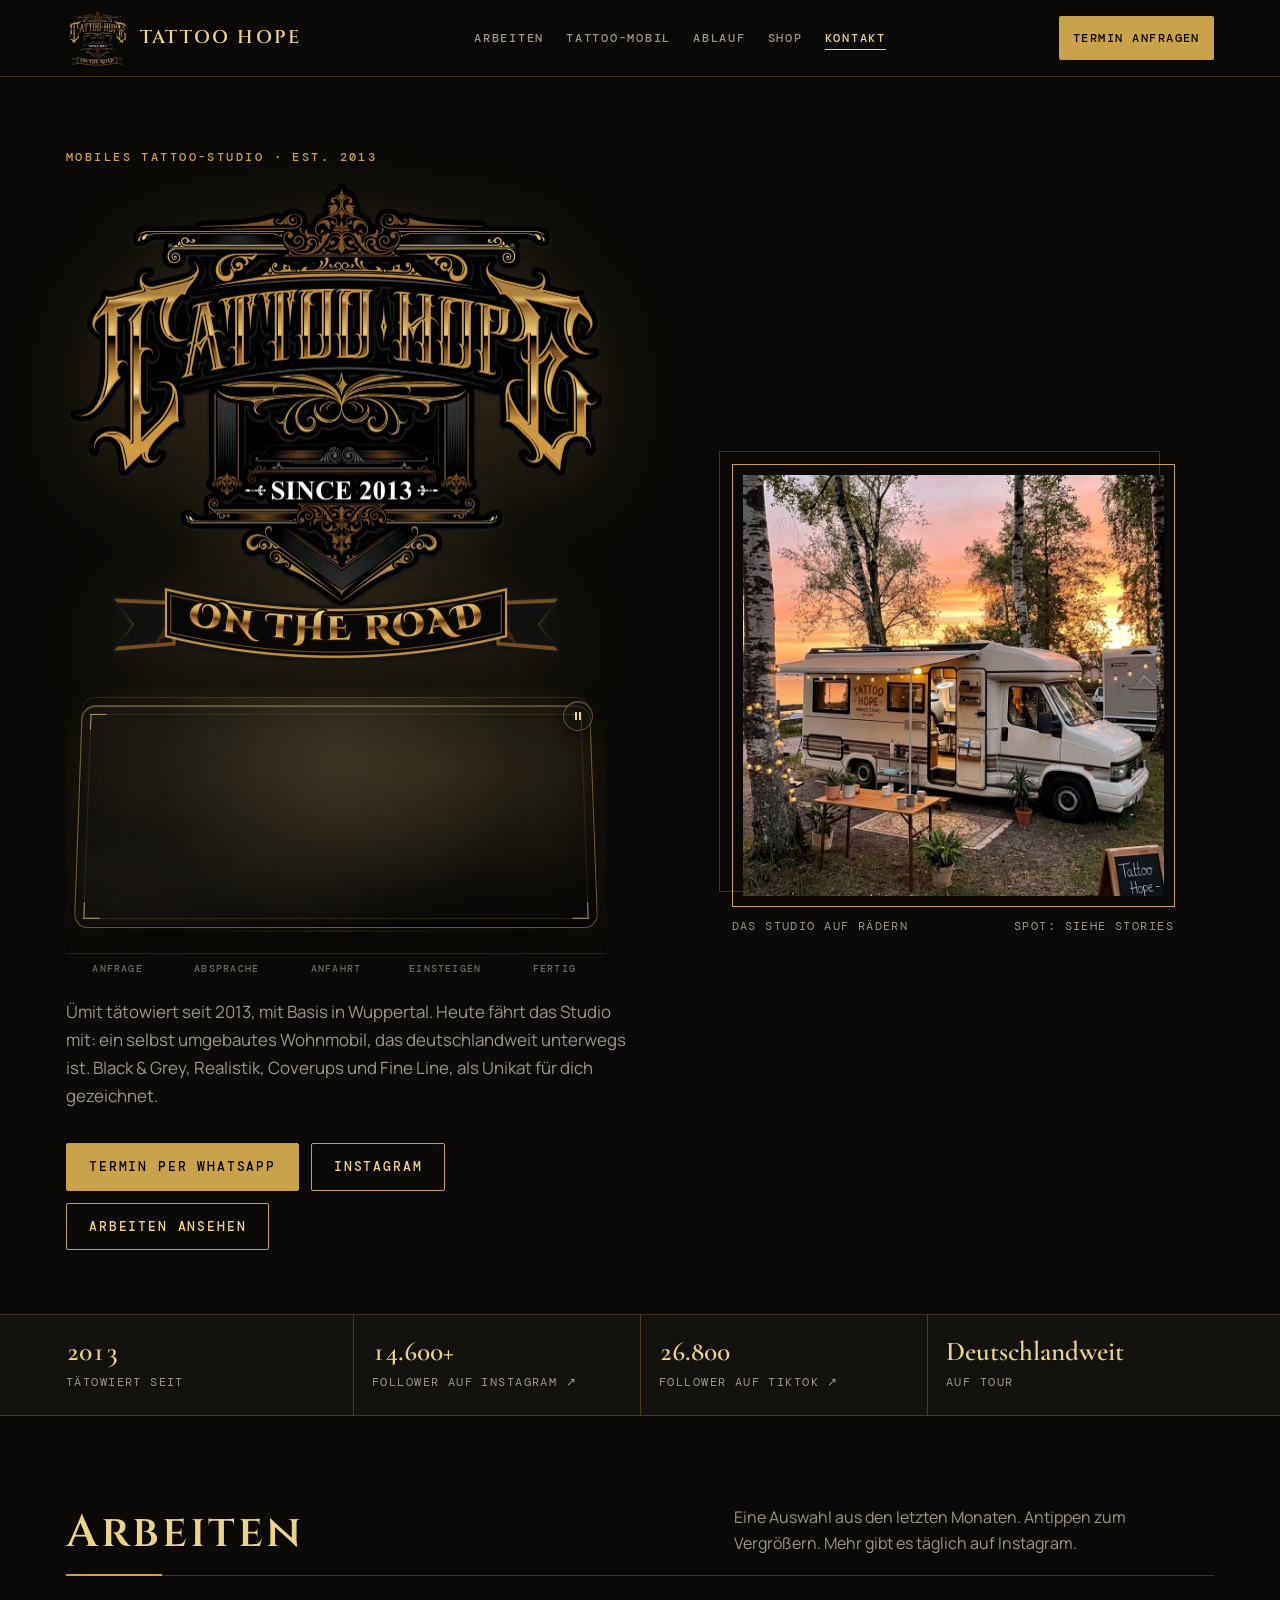
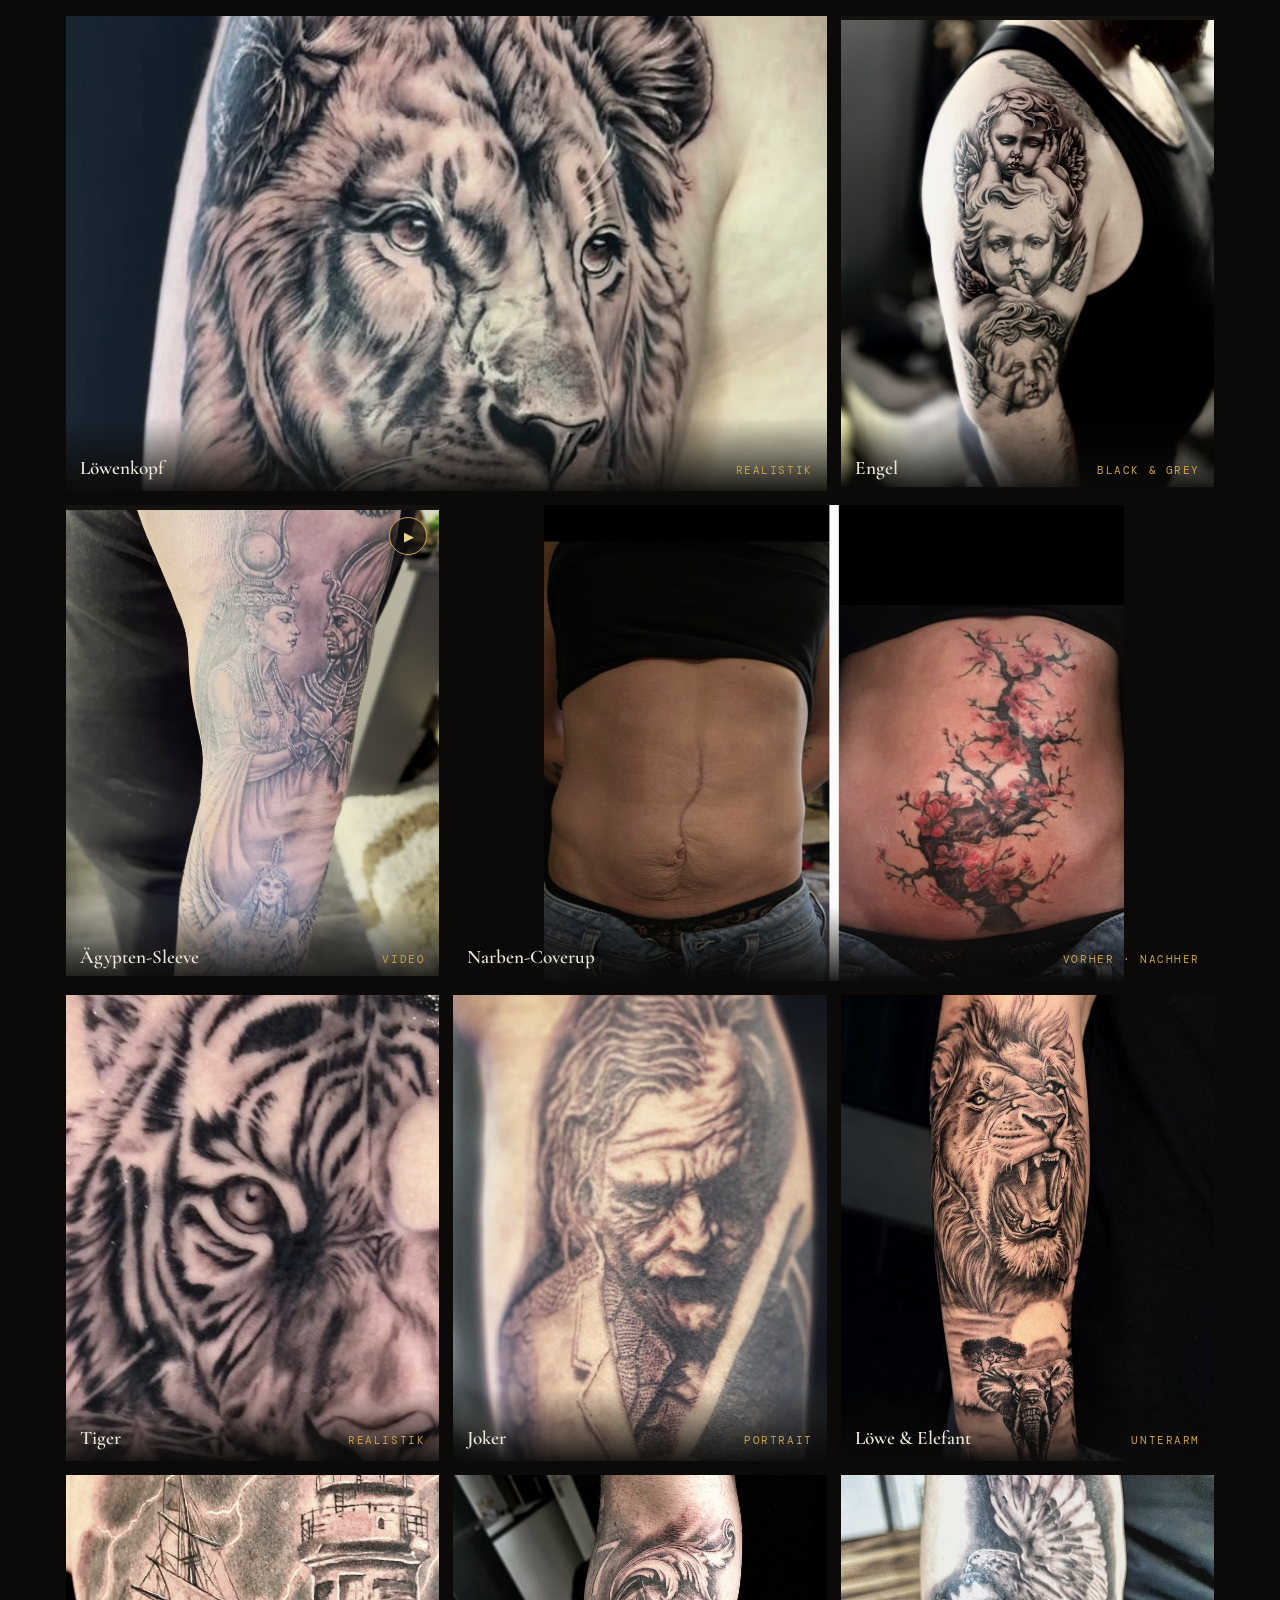
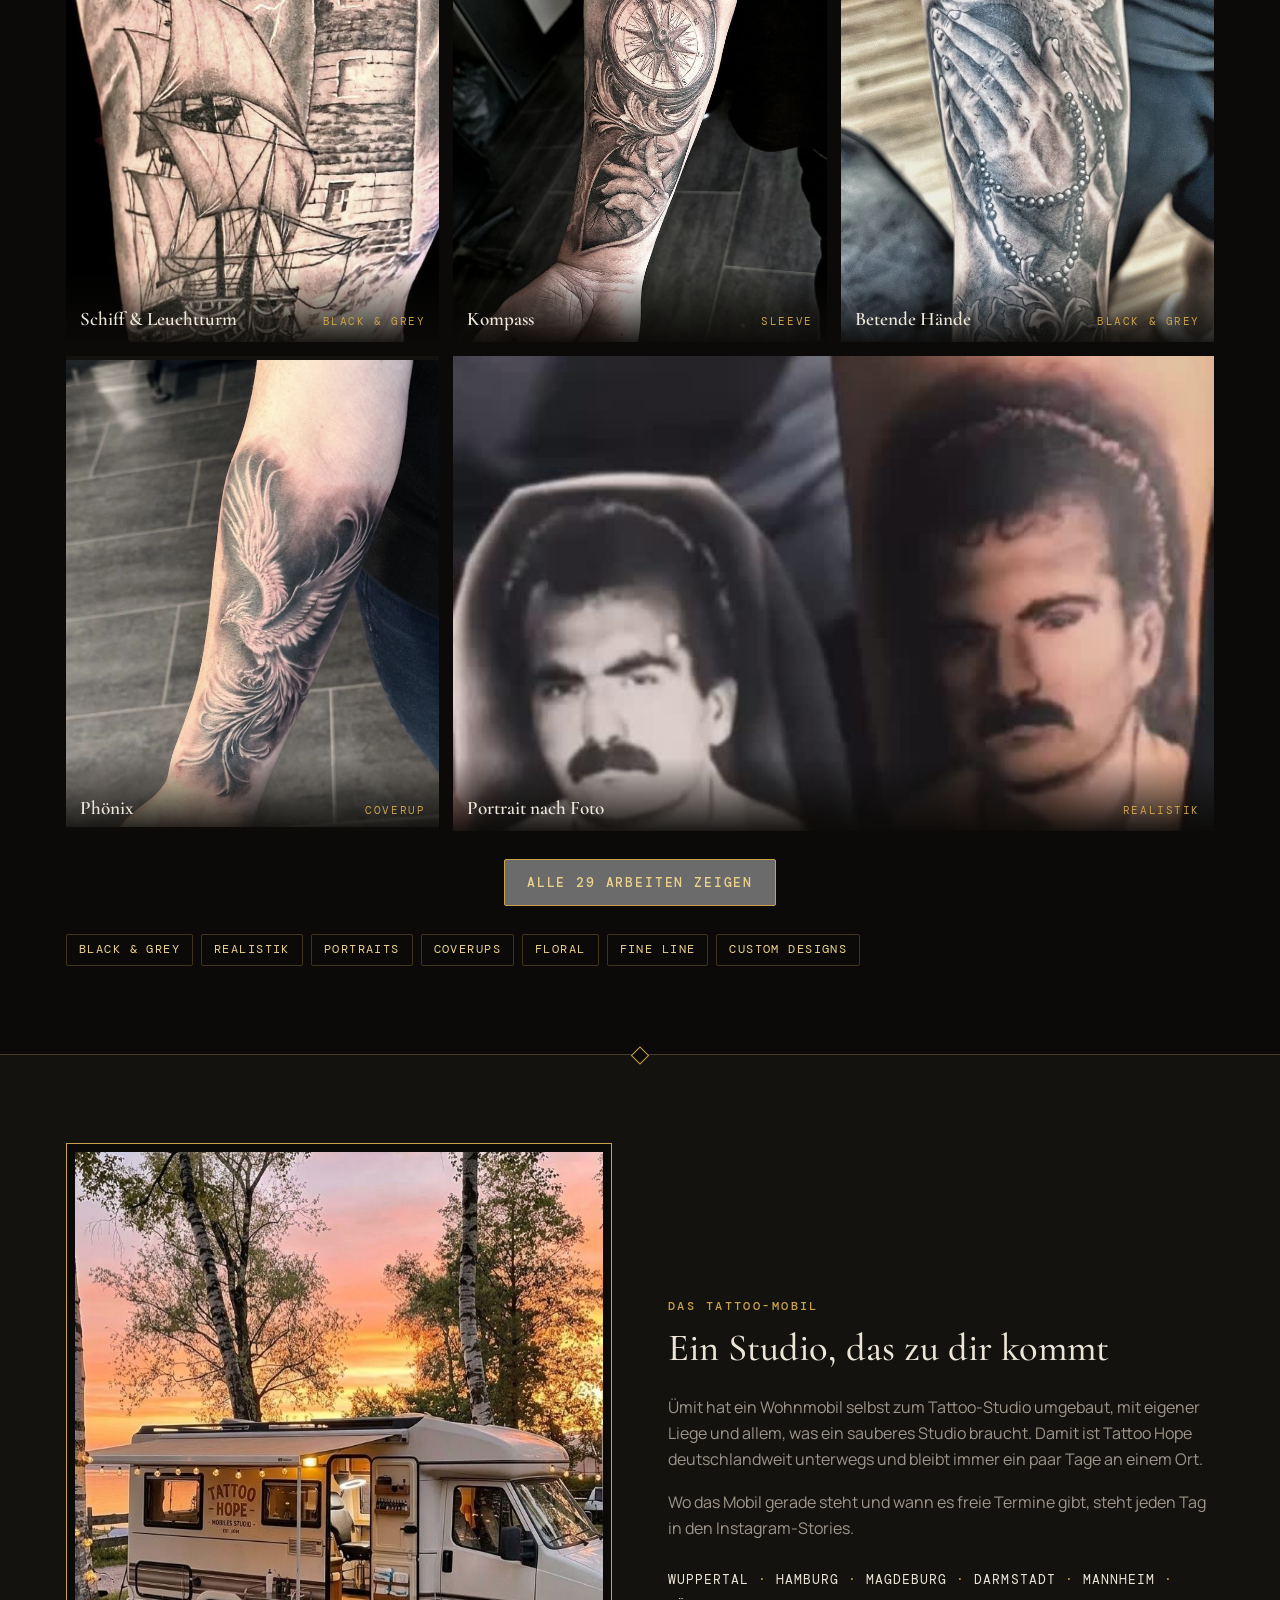
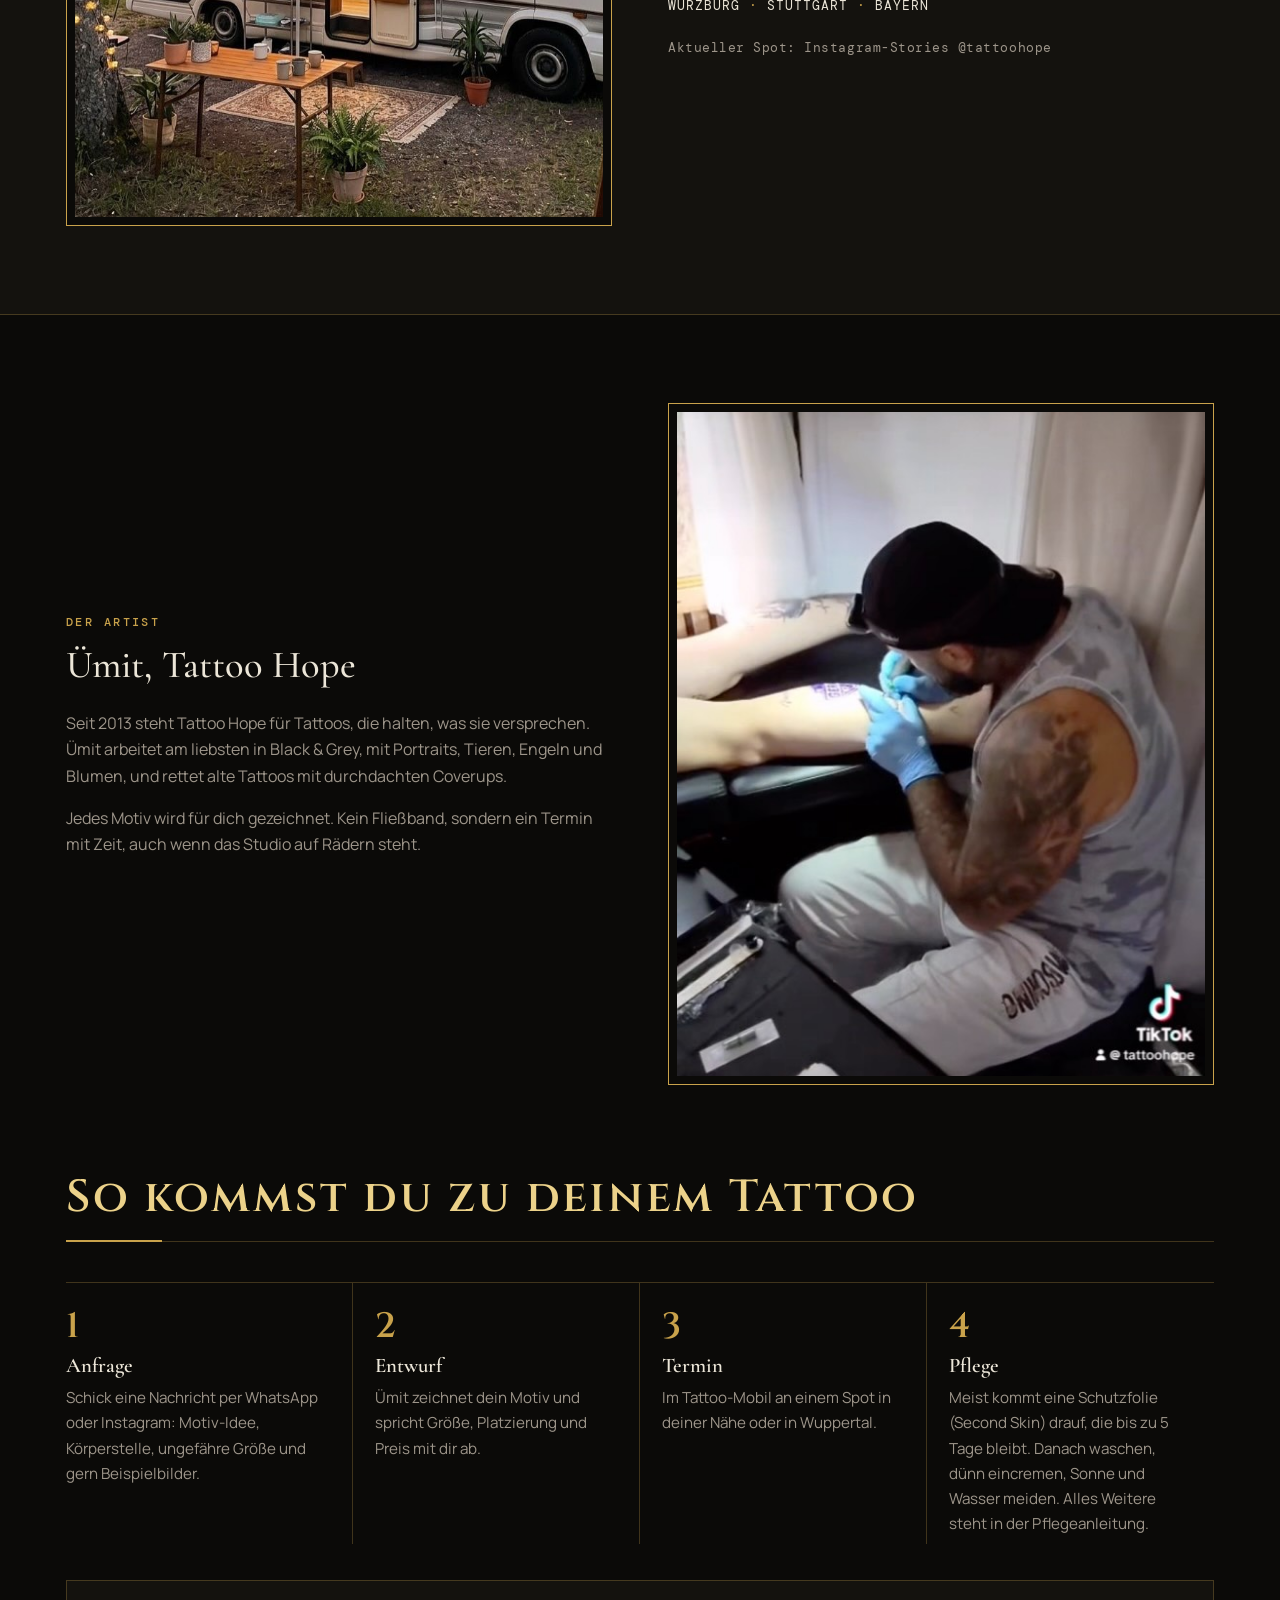
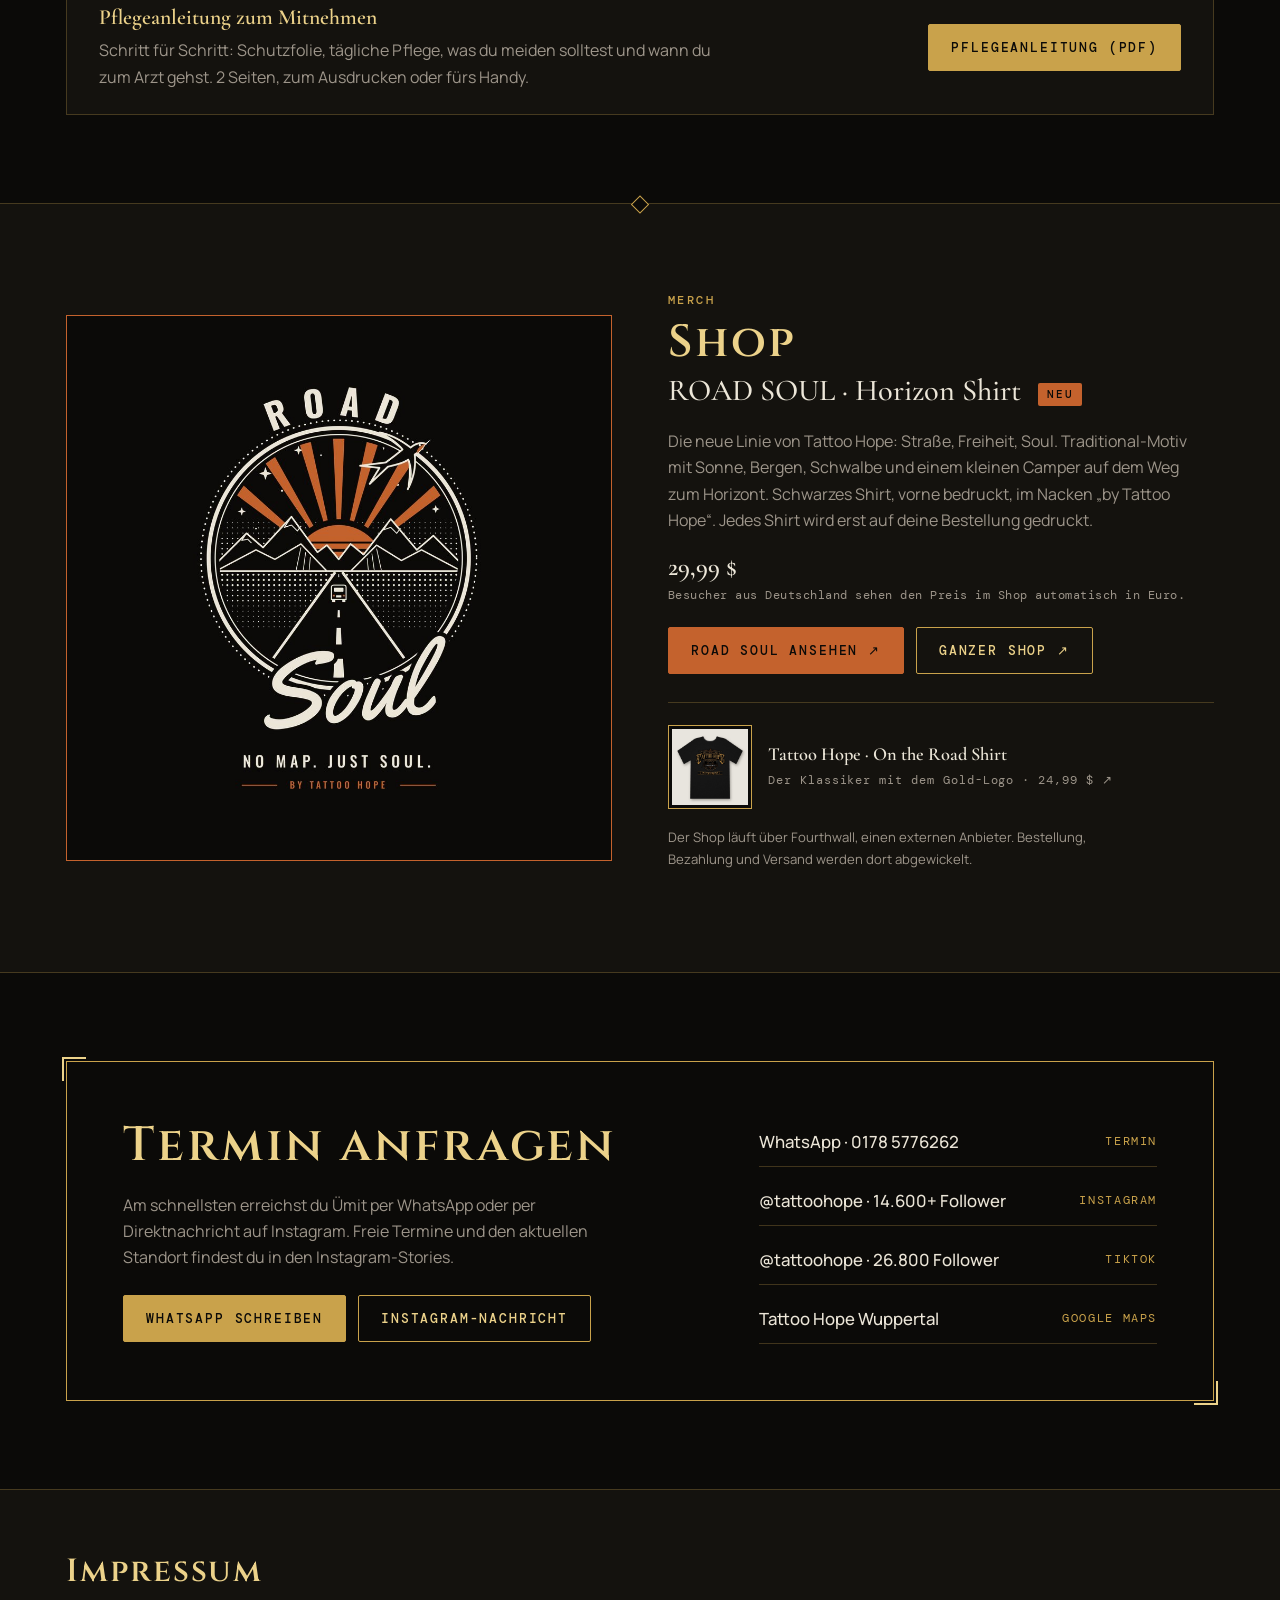
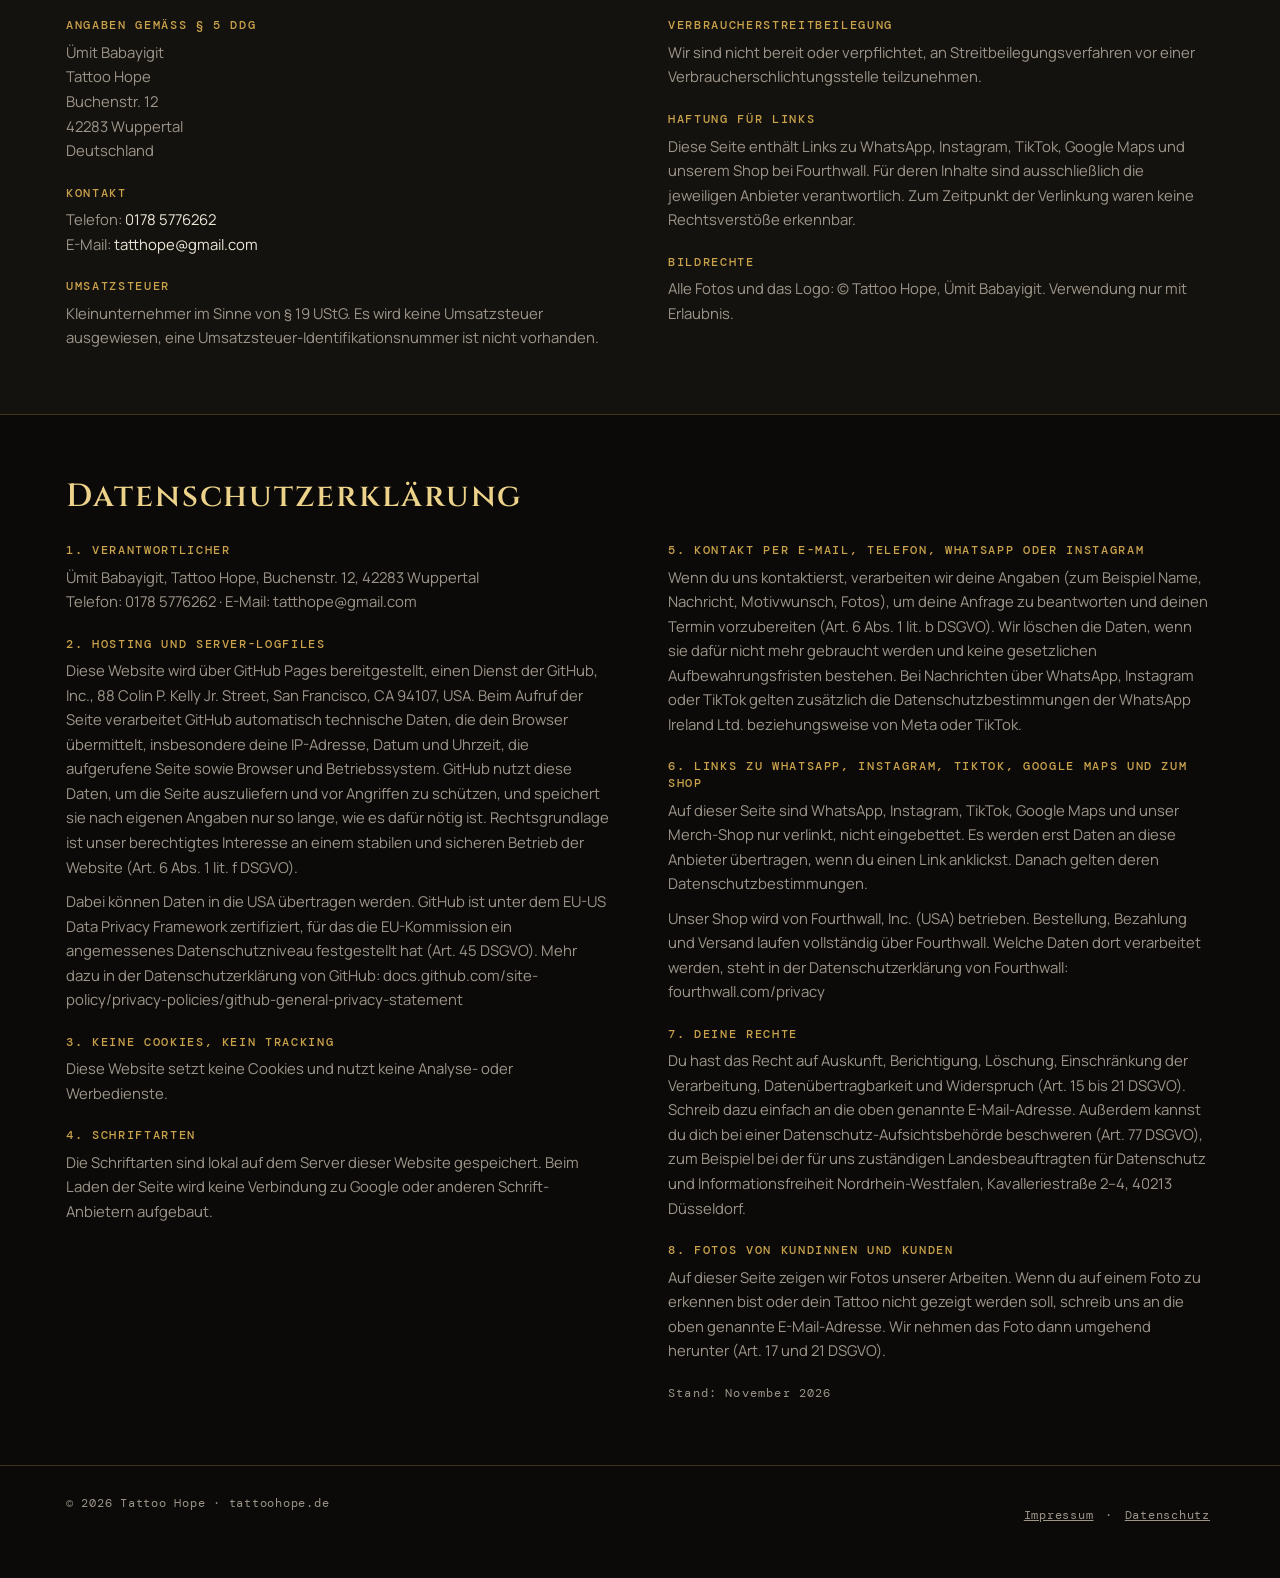
==== commit aef9b45d: "Galerie: 29 Arbeiten in hoher Auflösung, Ägypten-Sleeve-Video, Vorher/Nachher-Coverups Co-Authored-B" ====
--- a/index.html
+++ b/index.html
@@ -152,6 +152,18 @@
 .work.wide img{aspect-ratio:8/5}
 @media (max-width:860px){.gallery{grid-template-columns:1fr 1fr}.work.wide{grid-column:span 2}}
 @media (max-width:480px){.gallery{grid-template-columns:1fr}.work.wide{grid-column:auto}.work.wide img{aspect-ratio:4/5}}
+/* Galerie 2026-11-21: Video, Vorher/Nachher, "Alle zeigen" */
+.gallery{grid-auto-flow:dense}
+.work.fit img{object-fit:contain;object-position:center;background:var(--ink)}
+.work.fit:hover img{filter:none}
+.work video{width:100%;aspect-ratio:4/5;object-fit:cover;display:block;background:var(--ink)}
+.work .play{position:absolute;top:12px;right:12px;width:38px;height:38px;display:grid;place-items:center;border:1px solid var(--gold);border-radius:50%;background:rgba(11,10,8,.65);color:var(--gold-hi);font-size:.8rem;padding-left:2px;pointer-events:none}
+.gallery .work.more{display:none}
+.gallery.all .work.more{display:block}
+.more-wrap{display:flex;justify-content:center;margin-top:28px}
+.gallery.all + .more-wrap{display:none}
+.lb video{max-height:82vh;max-width:100%;width:auto;border:1px solid var(--gold);background:#000}
+@media (max-width:760px){.lb video{max-height:72vh}}
 .styles{display:flex;flex-wrap:wrap;gap:8px;margin-top:28px}
 .styles span{font:400 .74rem/1 var(--f-mono);letter-spacing:.12em;text-transform:uppercase;border:1px solid var(--line);color:var(--gold-hi);padding:9px 12px;border-radius:2px}
 
@@ -913,16 +925,37 @@
         <p>Eine Auswahl aus den letzten Monaten. Antippen zum Vergrößern. Mehr gibt es täglich auf Instagram.</p>
       </div>
       <div class="gallery" id="gallery">
-        <button class="work wide" data-i="0"><img src="img/loewe.jpg" alt="Großer realistischer Löwenkopf auf dem Oberarm" loading="lazy" width="640" height="1136"><div class="cap"><b>Löwenkopf</b><i>Realistik</i></div></button>
-        <button class="work" data-i="1"><img src="img/engel.jpg" alt="Drei Putten-Engel, Black and Grey, auf dem Oberarm" loading="lazy" width="320" height="568"><div class="cap"><b>Engel</b><i>Black &amp; Grey</i></div></button>
-        <button class="work" data-i="2"><img src="img/adler_coverup.jpg" alt="Adler-Tattoo als Coverup auf dem Unterarm" loading="lazy" width="640" height="1136"><div class="cap"><b>Adler</b><i>Coverup</i></div></button>
-        <button class="work" data-i="3"><img src="img/blumen_sleeve.jpg" alt="Blumen-Sleeve mit Rosen und Mandala auf dem Unterarm" loading="lazy" width="640" height="1136"><div class="cap"><b>Blumen-Sleeve</b><i>Floral</i></div></button>
-        <button class="work" data-i="4"><img src="img/loewe_unterarm.jpg" alt="Löwe auf dem Unterarm" loading="lazy" width="640" height="1136"><div class="cap"><b>Löwe</b><i>Unterarm</i></div></button>
-        <button class="work" data-i="5"><img src="img/adler_uhr.jpg" alt="Adler mit Taschenuhr am Oberarm" loading="lazy" width="640" height="1136"><div class="cap"><b>Adler &amp; Uhr</b><i>Oberarm</i></div></button>
-        <button class="work" data-i="6"><img src="img/blumen_arm.jpg" alt="Blumen-Tattoo am Unterarm" loading="lazy" width="640" height="1136"><div class="cap"><b>Blüten</b><i>Floral</i></div></button>
-        <button class="work" data-i="7"><img src="img/feine_blumen.jpg" alt="Feine Blumenranke auf dem Rücken" loading="lazy" width="640" height="1136"><div class="cap"><b>Blumenranke</b><i>Fine Line</i></div></button>
-        <button class="work wide" data-i="8"><img src="img/portrait.jpg" alt="Portrait-Tattoo nach einem Foto, daneben die Vorlage" loading="lazy" width="640" height="1136" style="object-position:center 30%"><div class="cap"><b>Portrait nach Foto</b><i>Realistik</i></div></button>
-      </div>
+        <button class="work wide" data-i="0" data-full="img/loewe.jpg"><img src="img/loewe.jpg" alt="Großer realistischer Löwenkopf auf dem Oberarm" loading="lazy" width="640" height="1136"><div class="cap"><b>Löwenkopf</b><i>Realistik</i></div></button>
+        <button class="work" data-i="1" data-full="img/arbeiten/engel_l.jpg"><img src="img/arbeiten/engel_s.jpg" alt="Drei Putten-Engel in Black and Grey auf dem Oberarm" loading="lazy" width="720" height="960"><div class="cap"><b>Engel</b><i>Black &amp; Grey</i></div></button>
+        <button class="work video " data-i="2" data-video="img/arbeiten/aegypten_sleeve.mp4" aria-label="Video: Ägypten-Sleeve mit Pharaonen, Pyramiden und Ankh auf dem Arm"><video muted loop playsinline preload="none" poster="img/arbeiten/aegypten_sleeve_poster.jpg" aria-hidden="true"><source src="img/arbeiten/aegypten_sleeve.mp4" type="video/mp4"></video><img src="img/arbeiten/aegypten_sleeve_poster.jpg" alt="Video: Ägypten-Sleeve mit Pharaonen, Pyramiden und Ankh auf dem Arm" hidden><span class="play" aria-hidden="true">▶</span><div class="cap"><b>Ägypten-Sleeve</b><i>Video</i></div></button>
+        <button class="work wide fit" data-i="3" data-full="img/arbeiten/narben_coverup_l.jpg"><img src="img/arbeiten/narben_coverup_s.jpg" alt="Vorher-Nachher: Eine große Bauchnarbe, überdeckt mit einem Kirschblüten-Tattoo" loading="lazy" width="720" height="590"><div class="cap"><b>Narben-Coverup</b><i>Vorher · Nachher</i></div></button>
+        <button class="work" data-i="4" data-full="img/arbeiten/tiger_l.jpg"><img src="img/arbeiten/tiger_s.jpg" alt="Realistischer Tigerkopf in Black and Grey" loading="lazy" width="659" height="1432"><div class="cap"><b>Tiger</b><i>Realistik</i></div></button>
+        <button class="work" data-i="5" data-full="img/arbeiten/joker_l.jpg"><img src="img/arbeiten/joker_s.jpg" alt="Portrait-Tattoo des Jokers auf dem Unterarm" loading="lazy" width="720" height="1450"><div class="cap"><b>Joker</b><i>Portrait</i></div></button>
+        <button class="work" data-i="6" data-full="img/arbeiten/loewe_elefant_l.jpg"><img src="img/arbeiten/loewe_elefant_s.jpg" alt="Brüllender Löwe und Elefant vor Sonnenuntergang auf dem Unterarm" loading="lazy" width="720" height="1565"><div class="cap"><b>Löwe &amp; Elefant</b><i>Unterarm</i></div></button>
+        <button class="work" data-i="7" data-full="img/arbeiten/schiff_l.jpg"><img src="img/arbeiten/schiff_s.jpg" alt="Segelschiff im Sturm vor einem Leuchtturm, Black and Grey" loading="lazy" width="720" height="1310"><div class="cap"><b>Schiff &amp; Leuchtturm</b><i>Black &amp; Grey</i></div></button>
+        <button class="work" data-i="8" data-full="img/arbeiten/kompass_l.jpg"><img src="img/arbeiten/kompass_s.jpg" alt="Kompass mit Ornamenten auf dem Unterarm" loading="lazy" width="720" height="1279"><div class="cap"><b>Kompass</b><i>Sleeve</i></div></button>
+        <button class="work" data-i="9" data-full="img/arbeiten/betende_haende_l.jpg"><img src="img/arbeiten/betende_haende_s.jpg" alt="Betende Hände mit Rosenkranz und Taube auf dem Unterarm" loading="lazy" width="720" height="1415"><div class="cap"><b>Betende Hände</b><i>Black &amp; Grey</i></div></button>
+        <button class="work" data-i="10" data-full="img/arbeiten/phoenix_coverup_l.jpg"><img src="img/arbeiten/phoenix_coverup_s.jpg" alt="Phönix als Coverup auf dem Unterarm" loading="lazy" width="720" height="1280"><div class="cap"><b>Phönix</b><i>Coverup</i></div></button>
+        <button class="work wide" data-i="11" data-full="img/portrait.jpg"><img src="img/portrait.jpg" alt="Portrait-Tattoo nach einem Foto, daneben die Vorlage" loading="lazy" width="640" height="1138"><div class="cap"><b>Portrait nach Foto</b><i>Realistik</i></div></button>
+        <button class="work wide fit more" data-i="12" data-full="img/arbeiten/batman_coverup_l.jpg"><img src="img/arbeiten/batman_coverup_s.jpg" alt="Vorher-Nachher: Altes Tattoo am unteren Rücken, überdeckt mit einem Batman-Logo mit Skyline" loading="lazy" width="720" height="720"><div class="cap"><b>Batman</b><i>Coverup · Vorher/Nachher</i></div></button>
+        <button class="work fit more" data-i="13" data-full="img/arbeiten/skorpion_coverup_l.jpg"><img src="img/arbeiten/skorpion_coverup_s.jpg" alt="Vorher-Nachher: Altes Handtattoo, überdeckt mit einem Skorpion" loading="lazy" width="720" height="720"><div class="cap"><b>Skorpion</b><i>Coverup · Vorher/Nachher</i></div></button>
+        <button class="work more" data-i="14" data-full="img/arbeiten/engel_krieger_l.jpg"><img src="img/arbeiten/engel_krieger_s.jpg" alt="Geflügelter Krieger mit Schwert und Uhren auf dem Unterschenkel, daneben die Vorlage" loading="lazy" width="720" height="1280"><div class="cap"><b>Engel-Krieger &amp; Uhr</b><i>Black &amp; Grey</i></div></button>
+        <button class="work more" data-i="15" data-full="img/arbeiten/gedenk_krieger_l.jpg"><img src="img/arbeiten/gedenk_krieger_s.jpg" alt="Krieger mit Flügeln und Datum als Gedenk-Tattoo auf dem Unterarm" loading="lazy" width="720" height="960"><div class="cap"><b>Krieger</b><i>Gedenk-Tattoo</i></div></button>
+        <button class="work more" data-i="16" data-full="img/arbeiten/drache_l.jpg"><img src="img/arbeiten/drache_s.jpg" alt="Asiatischer Drache mit roten Akzenten auf dem Unterarm" loading="lazy" width="720" height="1200"><div class="cap"><b>Drache</b><i>Fine Line</i></div></button>
+        <button class="work more" data-i="17" data-full="img/arbeiten/chrysantheme_l.jpg"><img src="img/arbeiten/chrysantheme_s.jpg" alt="Chrysantheme mit römischem Datum auf dem Unterarm" loading="lazy" width="720" height="1200"><div class="cap"><b>Chrysantheme</b><i>Floral</i></div></button>
+        <button class="work more" data-i="18" data-full="img/arbeiten/spartaner_l.jpg"><img src="img/arbeiten/spartaner_s.jpg" alt="Spartaner-Helm über dem Kolosseum mit römischen Ziffern" loading="lazy" width="720" height="1200"><div class="cap"><b>Spartaner &amp; Kolosseum</b><i>Unterarm</i></div></button>
+        <button class="work more" data-i="19" data-full="img/arbeiten/phoenix_bein_l.jpg"><img src="img/arbeiten/phoenix_bein_s.jpg" alt="Großer Phönix auf dem Oberschenkel" loading="lazy" width="720" height="960"><div class="cap"><b>Phönix</b><i>Bein</i></div></button>
+        <button class="work more" data-i="20" data-full="img/arbeiten/rose_hand_l.jpg"><img src="img/arbeiten/rose_hand_s.jpg" alt="Realistische Rose auf dem Handrücken" loading="lazy" width="720" height="1251"><div class="cap"><b>Rose</b><i>Handrücken</i></div></button>
+        <button class="work more" data-i="21" data-full="img/arbeiten/batman_l.jpg"><img src="img/arbeiten/batman_s.jpg" alt="Batman-Motiv auf dem Unterarm" loading="lazy" width="720" height="1138"><div class="cap"><b>Batman</b><i>Black &amp; Grey</i></div></button>
+        <button class="work more" data-i="22" data-full="img/arbeiten/anime_sleeve_l.jpg"><img src="img/arbeiten/anime_sleeve_s.jpg" alt="Anime-Panels mit Augen-Motiven auf dem Unterarm" loading="lazy" width="720" height="1279"><div class="cap"><b>Anime-Sleeve</b><i>Unterarm</i></div></button>
+        <button class="work more" data-i="23" data-full="img/arbeiten/loewe_rose_l.jpg"><img src="img/arbeiten/loewe_rose_s.jpg" alt="Löwe, Schriftzug und Rose auf Unterarm und Hand" loading="lazy" width="720" height="960"><div class="cap"><b>Löwe &amp; Rose</b><i>Unterarm</i></div></button>
+        <button class="work more" data-i="24" data-full="img/arbeiten/ornament_hand_l.jpg"><img src="img/arbeiten/ornament_hand_s.jpg" alt="Ornamentales Tattoo auf Hand und Fingern" loading="lazy" width="720" height="960"><div class="cap"><b>Ornamentik</b><i>Hand</i></div></button>
+        <button class="work more" data-i="25" data-full="img/adler_uhr.jpg"><img src="img/adler_uhr.jpg" alt="Adler mit Taschenuhr am Oberarm" loading="lazy" width="640" height="1136"><div class="cap"><b>Adler &amp; Uhr</b><i>Oberarm</i></div></button>
+        <button class="work more" data-i="26" data-full="img/blumen_sleeve.jpg"><img src="img/blumen_sleeve.jpg" alt="Blumen-Sleeve mit Rosen und Mandala auf dem Unterarm" loading="lazy" width="640" height="1136"><div class="cap"><b>Blumen-Sleeve</b><i>Floral</i></div></button>
+        <button class="work more" data-i="27" data-full="img/feine_blumen.jpg"><img src="img/feine_blumen.jpg" alt="Feine Blumenranke auf dem Rücken" loading="lazy" width="640" height="1136"><div class="cap"><b>Blumenranke</b><i>Fine Line</i></div></button>
+        <button class="work more" data-i="28" data-full="img/arbeiten/schriftzug_l.jpg"><img src="img/arbeiten/schriftzug_s.jpg" alt="Schriftzug mit Halbmond, Stern und Doppeladler auf dem Unterarm" loading="lazy" width="720" height="895"><div class="cap"><b>Schriftzug</b><i>Lettering</i></div></button>
+      </div>
+      <div class="more-wrap"><button class="btn ghost" id="moreBtn" type="button" aria-expanded="false" aria-controls="gallery">Alle 29 Arbeiten zeigen</button></div>
       <div class="styles" aria-label="Stilrichtungen">
         <span>Black &amp; Grey</span><span>Realistik</span><span>Portraits</span><span>Coverups</span><span>Floral</span><span>Fine Line</span><span>Custom Designs</span>
       </div>
@@ -1089,7 +1122,7 @@
 <div class="lb" id="lb" hidden role="dialog" aria-modal="true" aria-labelledby="lbCap">
   <button class="x" id="lbX" aria-label="Schließen">×</button>
   <button class="prev" id="lbP" aria-label="Vorheriges Bild">‹</button>
-  <figure><img id="lbImg" alt=""><figcaption id="lbCap" aria-live="polite"></figcaption></figure>
+  <figure><img id="lbImg" alt=""><video id="lbVid" controls playsinline loop muted hidden></video><figcaption id="lbCap" aria-live="polite"></figcaption></figure>
   <button class="next" id="lbN" aria-label="Nächstes Bild">›</button>
 </div>
 
@@ -1100,9 +1133,21 @@
   let cur=0,last=null;
   const bg=[...document.querySelectorAll('body > header, body > main, body > footer')];
   const btns=[...lb.querySelectorAll('button')];
-  function show(i){cur=(i+works.length)%works.length;const w=works[cur],im=w.querySelector('img');img.src=im.src;img.alt=im.alt;cap.textContent=w.querySelector('.cap b').textContent+' · '+w.querySelector('.cap i').textContent;img.style.animation='none';img.offsetWidth;img.style.animation='';}
+  const vid=document.getElementById('lbVid');
+  function show(i){cur=(i+works.length)%works.length;const w=works[cur],im=w.querySelector('img');
+    cap.textContent=w.querySelector('.cap b').textContent+' · '+w.querySelector('.cap i').textContent;
+    if(w.dataset.video){img.hidden=true;img.removeAttribute('src');vid.hidden=false;vid.setAttribute('aria-label',im.alt);if(vid.getAttribute('src')!==w.dataset.video)vid.src=w.dataset.video;vid.play().catch(()=>{});}
+    else{vid.pause();vid.hidden=true;img.hidden=false;img.src=w.dataset.full||im.src;img.alt=im.alt;img.style.animation='none';img.offsetWidth;img.style.animation='';}}
   function open(i){last=document.activeElement;show(i);lb.hidden=false;bg.forEach(el=>el.inert=true);document.documentElement.style.overflow='hidden';document.getElementById('lbX').focus();}
-  function close(){lb.hidden=true;bg.forEach(el=>el.inert=false);document.documentElement.style.overflow='';if(last)last.focus();}
+  function close(){vid.pause();lb.hidden=true;bg.forEach(el=>el.inert=false);document.documentElement.style.overflow='';if(last)last.focus();}
+  // "Alle Arbeiten zeigen"
+  const gal=document.getElementById('gallery'),mb=document.getElementById('moreBtn');
+  mb.addEventListener('click',()=>{gal.classList.add('all');mb.setAttribute('aria-expanded','true');const f=gal.querySelector('.work.more');if(f)f.focus({preventScroll:true});});
+  // Video-Kachel: stumm abspielen, nur wenn sichtbar (nicht bei "Bewegung reduzieren")
+  const gv=gal.querySelector('.work.video video');
+  if(gv&&!matchMedia('(prefers-reduced-motion:reduce)').matches&&'IntersectionObserver'in window){
+    new IntersectionObserver(es=>es.forEach(e=>{if(e.isIntersecting){gv.preload='auto';gv.play().catch(()=>{});}else gv.pause();}),{threshold:.35}).observe(gv);
+  }
   works.forEach((w,i)=>w.addEventListener('click',()=>open(i)));
   document.getElementById('lbX').addEventListener('click',close);
   document.getElementById('lbP').addEventListener('click',()=>show(cur-1));
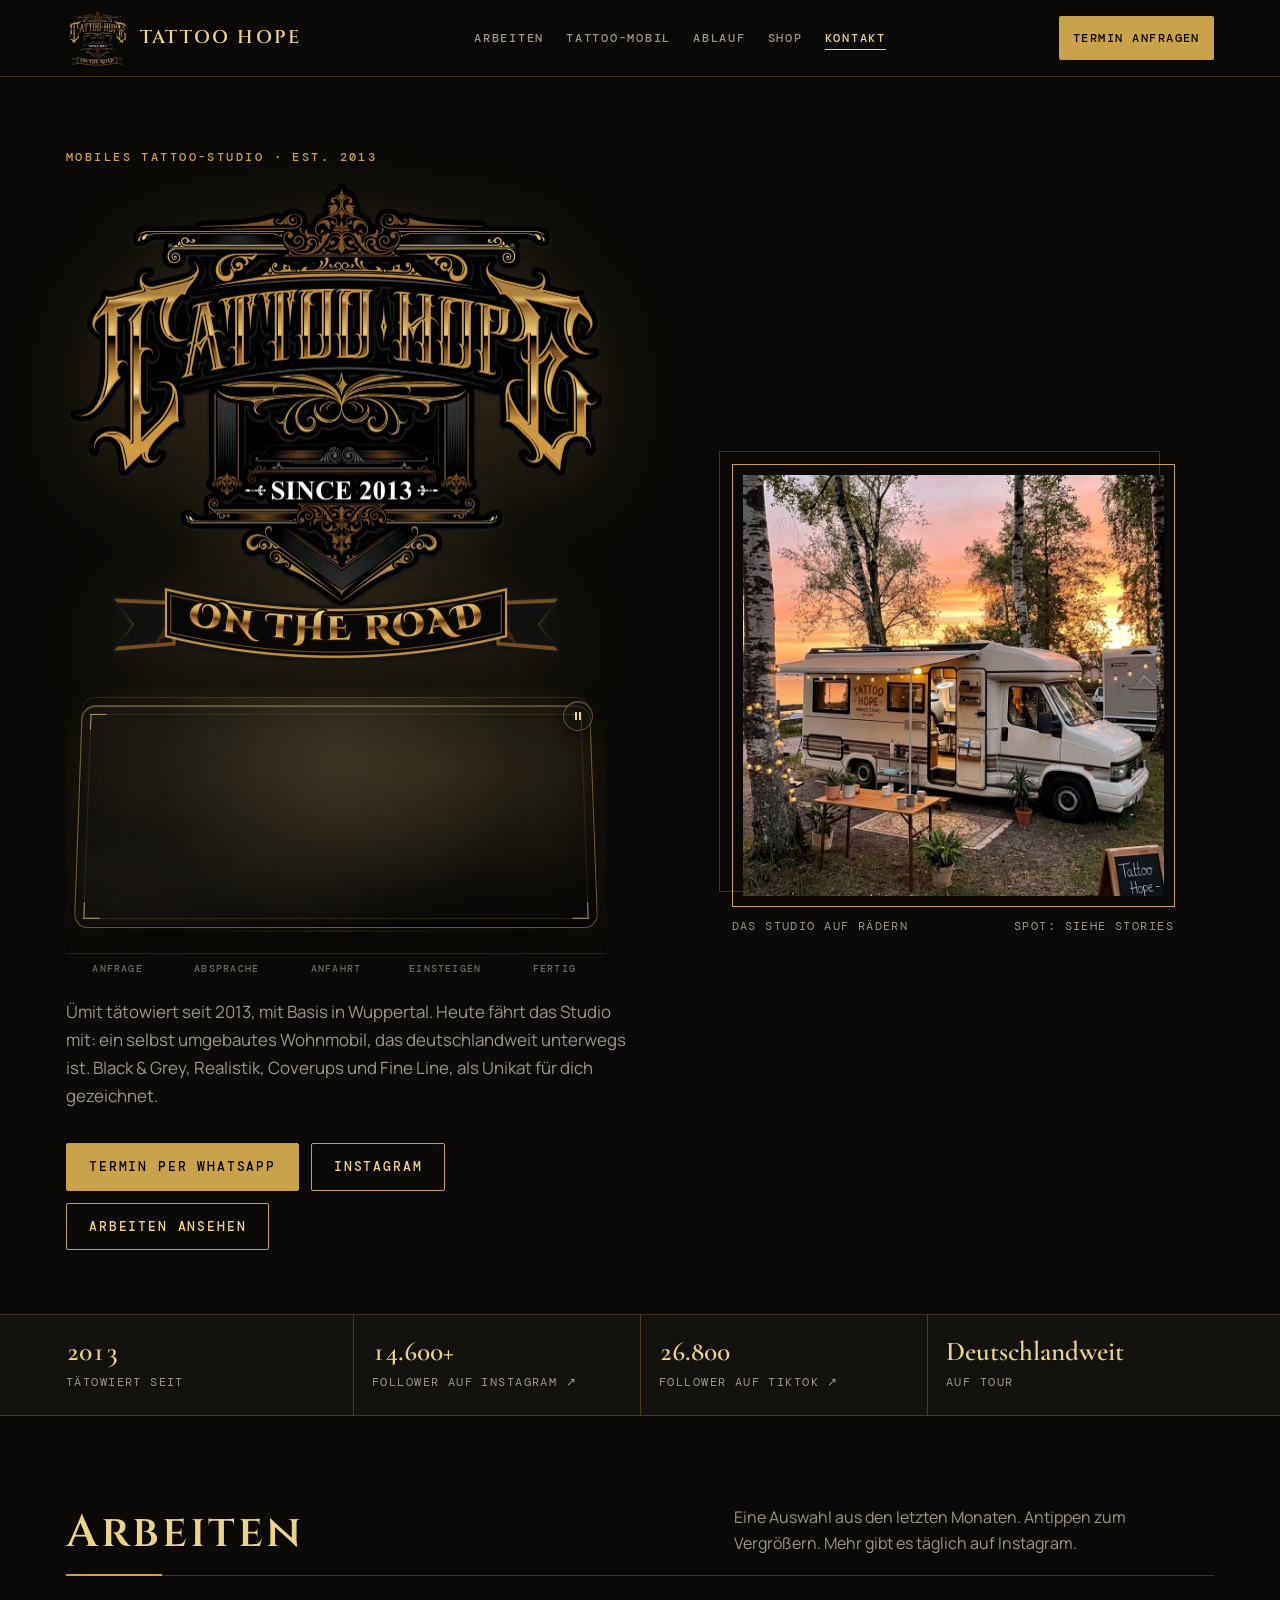
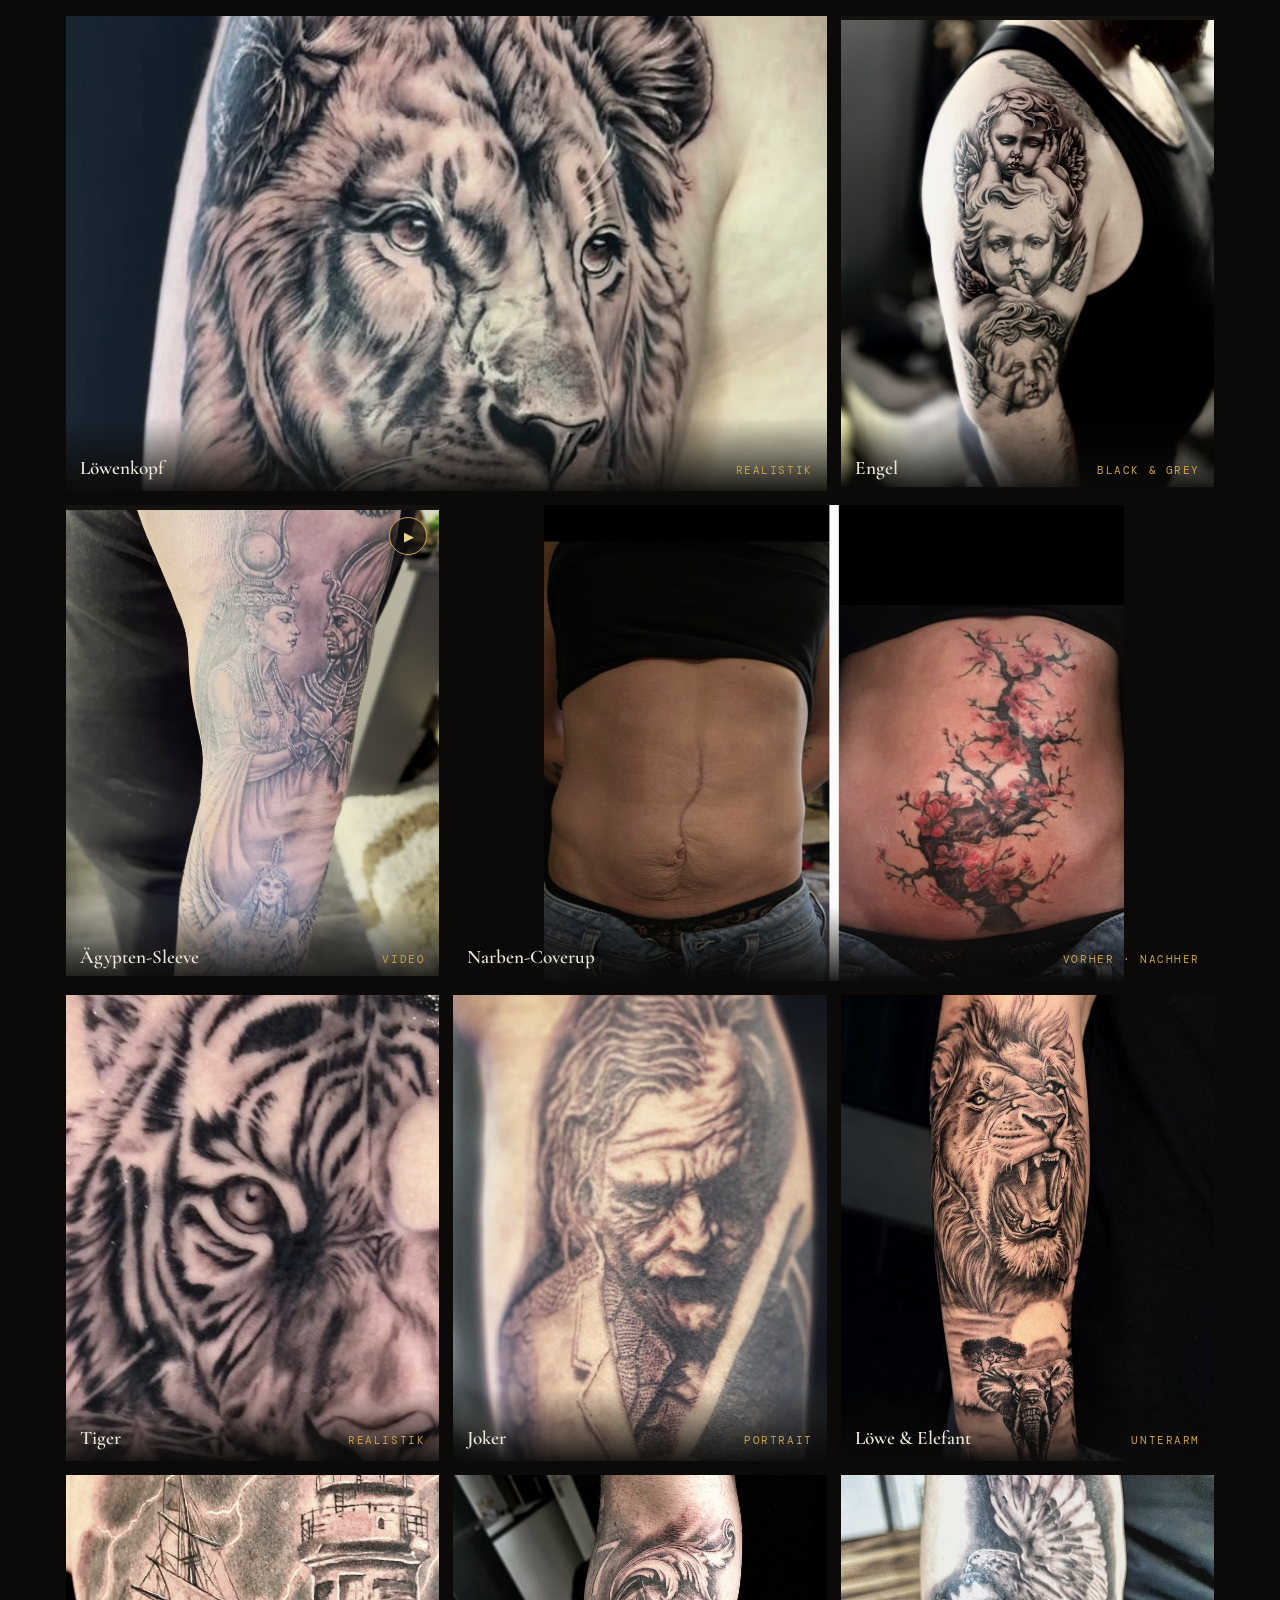
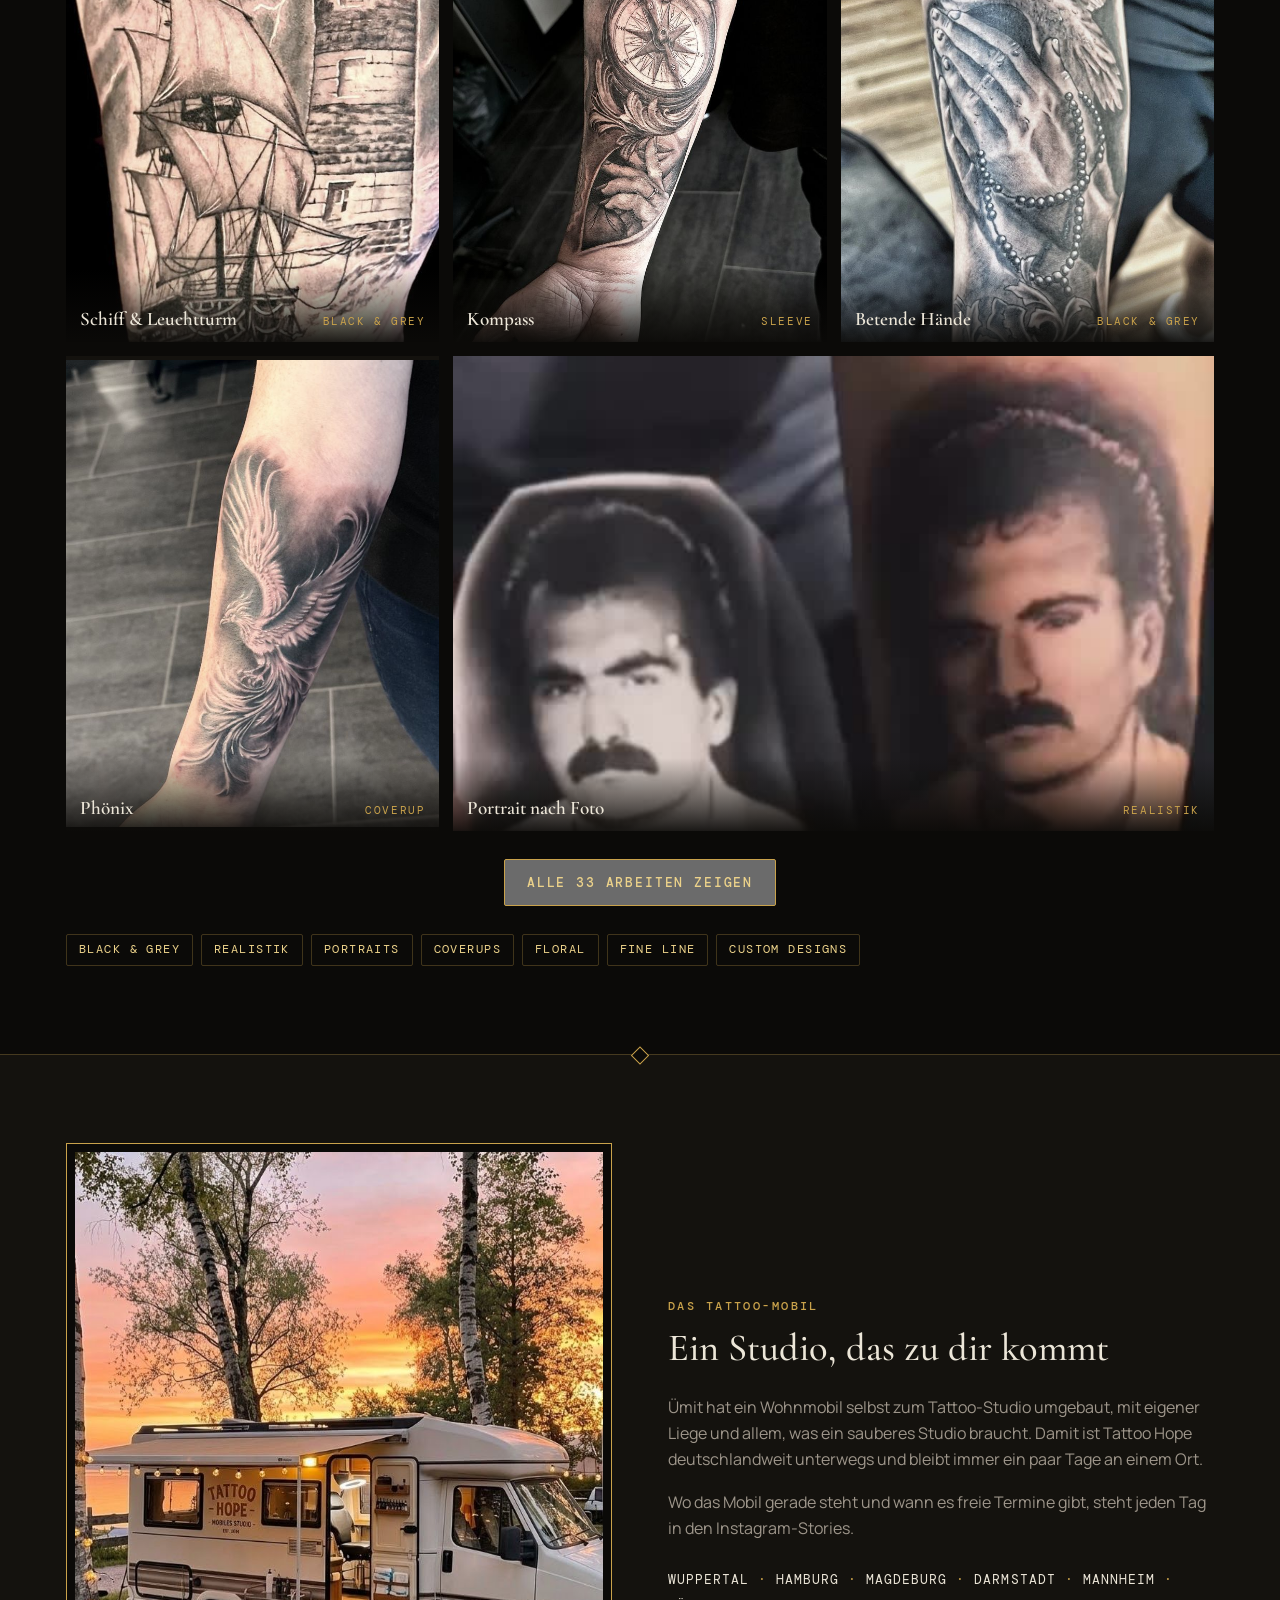
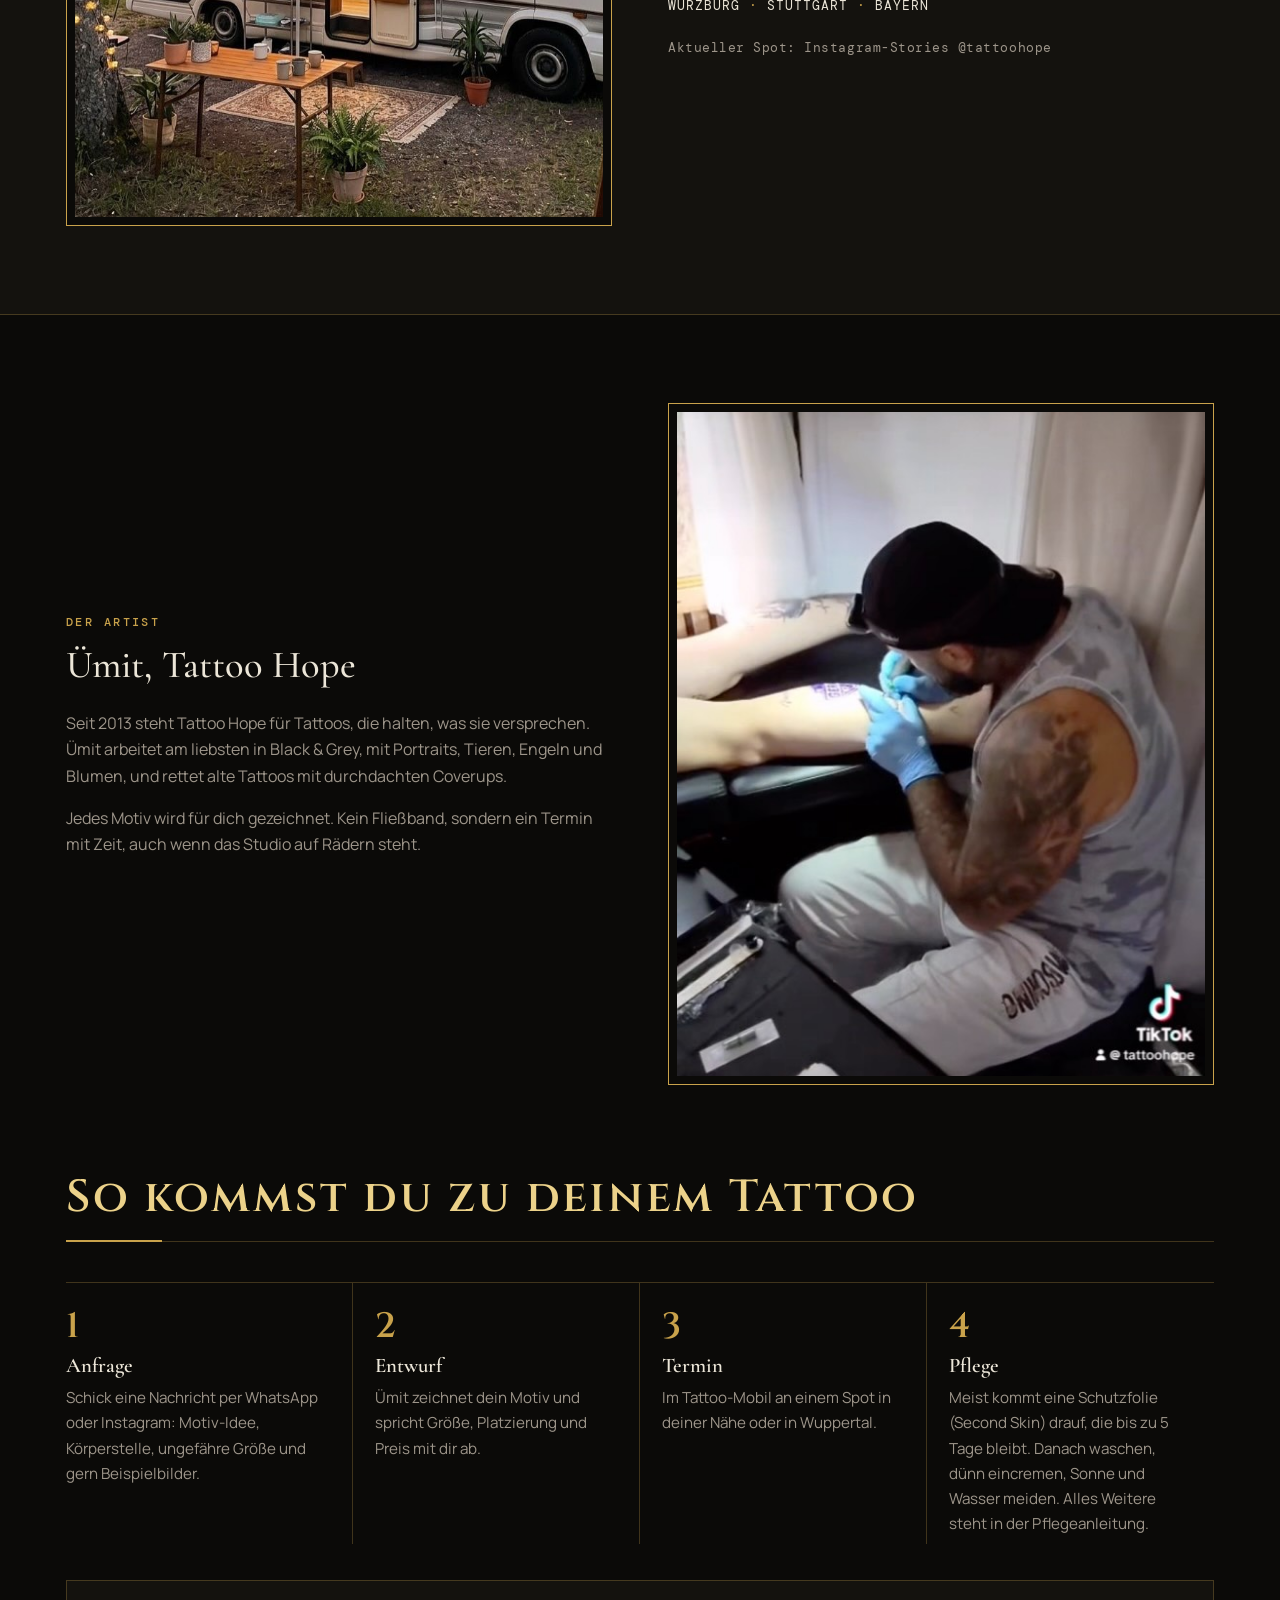
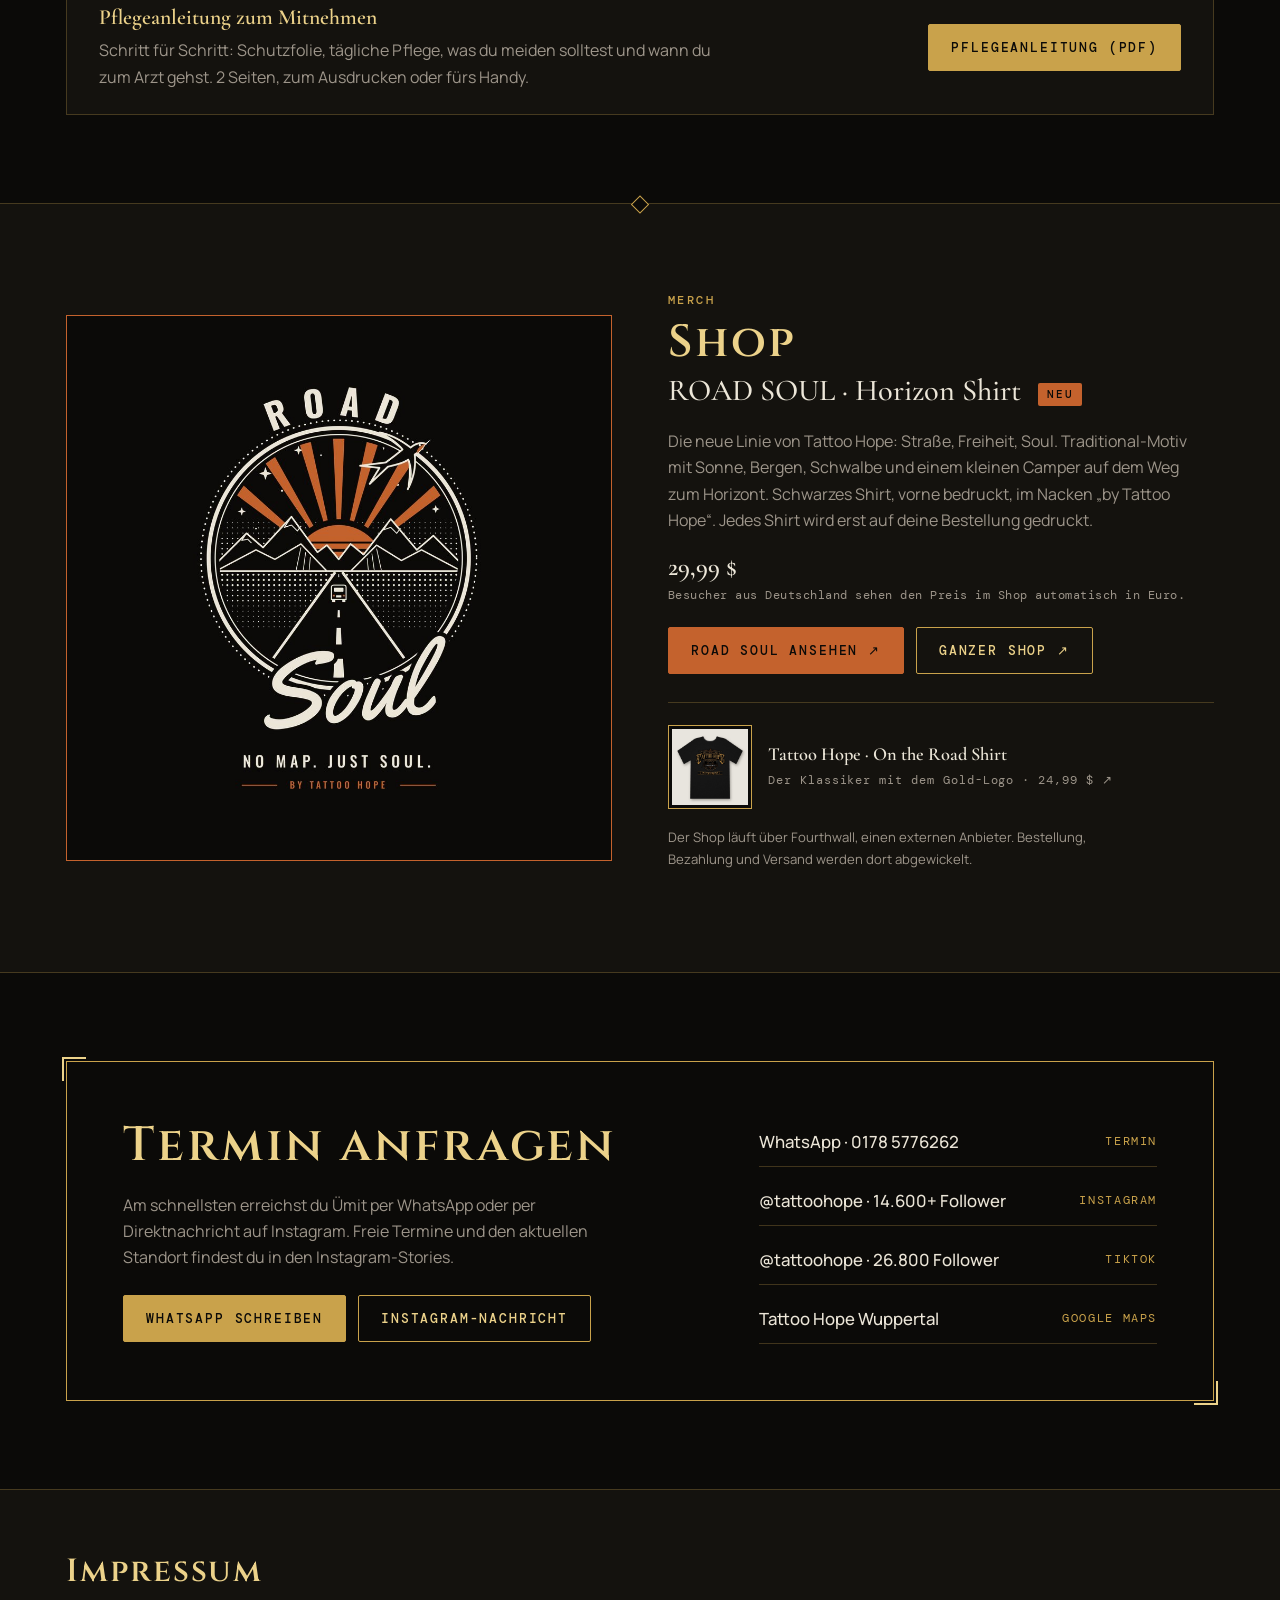
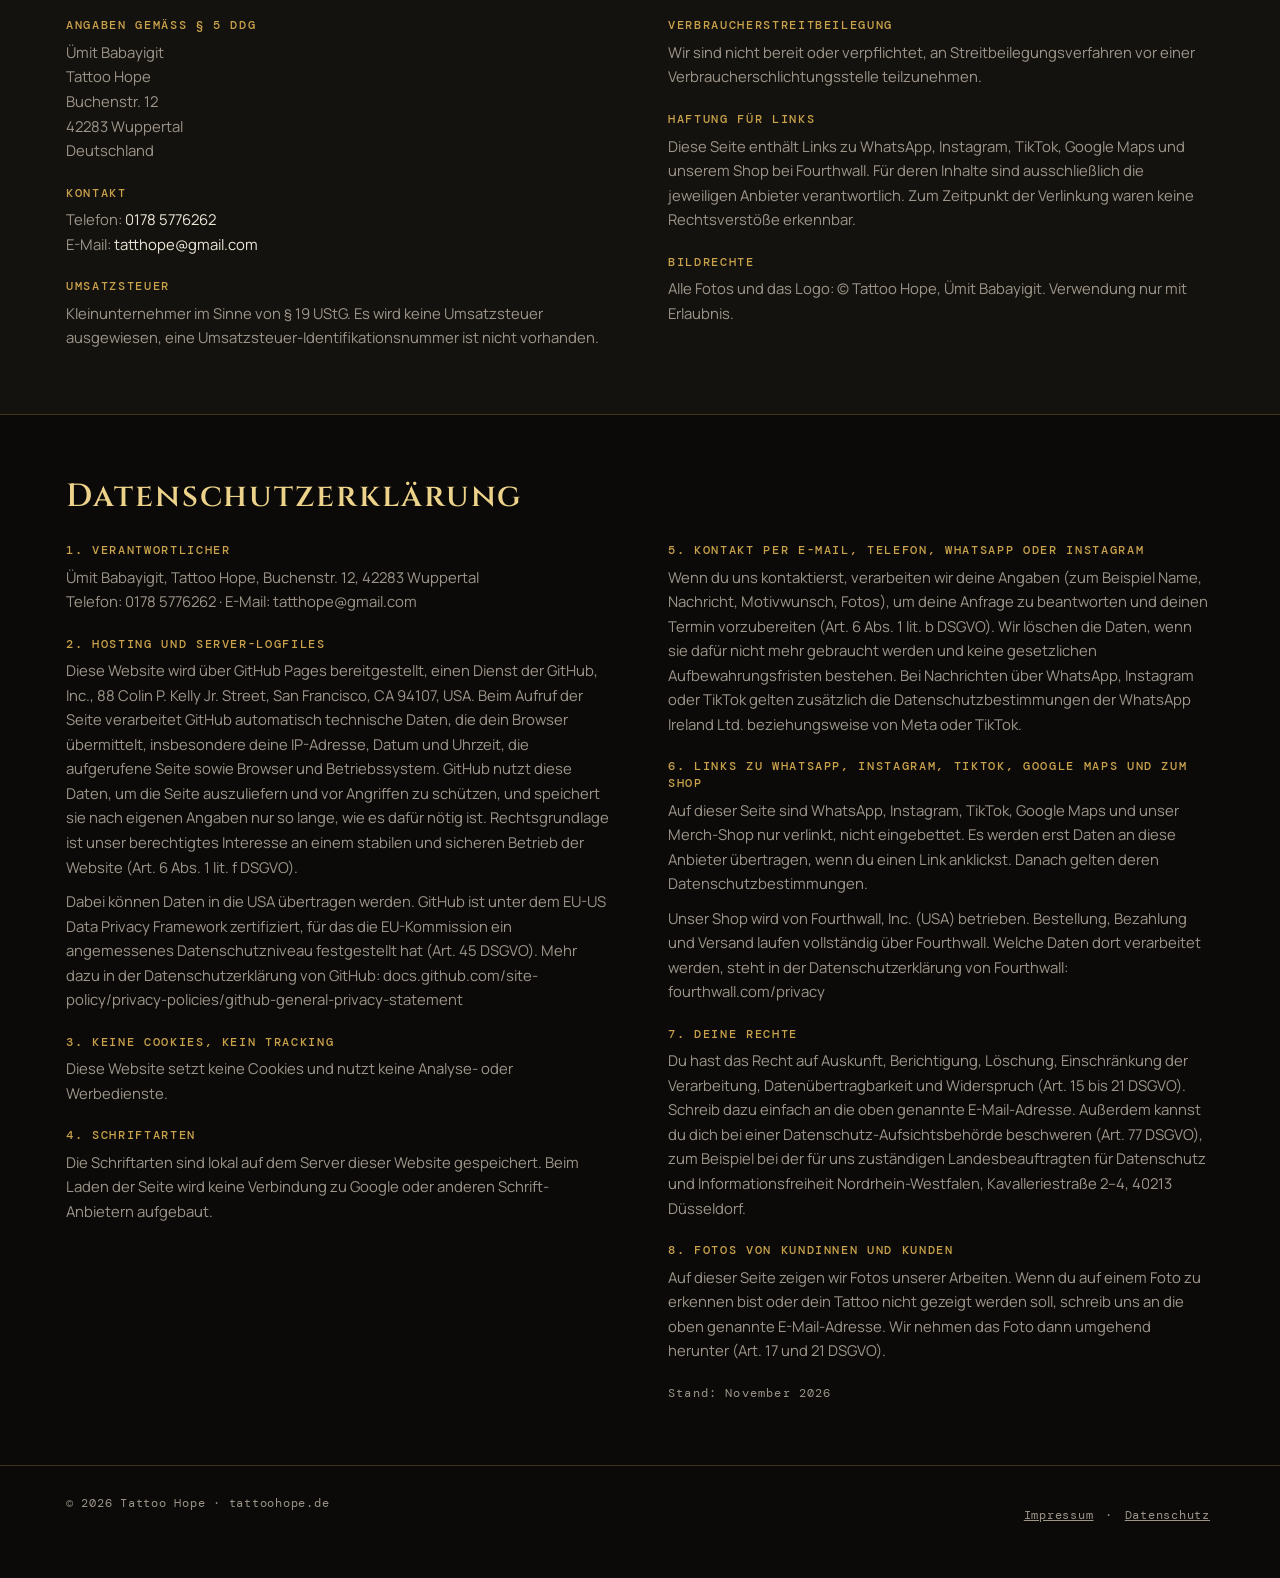
==== commit 58587cf9: "Galerie: 4 weitere Arbeiten (u. a. Totenkopf-Coverup), jetzt 33 Co-Authored-By: Claude Opus 5.5 <nor" ====
--- a/index.html
+++ b/index.html
@@ -938,14 +938,17 @@
         <button class="work" data-i="10" data-full="img/arbeiten/phoenix_coverup_l.jpg"><img src="img/arbeiten/phoenix_coverup_s.jpg" alt="Phönix als Coverup auf dem Unterarm" loading="lazy" width="720" height="1280"><div class="cap"><b>Phönix</b><i>Coverup</i></div></button>
         <button class="work wide" data-i="11" data-full="img/portrait.jpg"><img src="img/portrait.jpg" alt="Portrait-Tattoo nach einem Foto, daneben die Vorlage" loading="lazy" width="640" height="1138"><div class="cap"><b>Portrait nach Foto</b><i>Realistik</i></div></button>
         <button class="work wide fit more" data-i="12" data-full="img/arbeiten/batman_coverup_l.jpg"><img src="img/arbeiten/batman_coverup_s.jpg" alt="Vorher-Nachher: Altes Tattoo am unteren Rücken, überdeckt mit einem Batman-Logo mit Skyline" loading="lazy" width="720" height="720"><div class="cap"><b>Batman</b><i>Coverup · Vorher/Nachher</i></div></button>
-        <button class="work fit more" data-i="13" data-full="img/arbeiten/skorpion_coverup_l.jpg"><img src="img/arbeiten/skorpion_coverup_s.jpg" alt="Vorher-Nachher: Altes Handtattoo, überdeckt mit einem Skorpion" loading="lazy" width="720" height="720"><div class="cap"><b>Skorpion</b><i>Coverup · Vorher/Nachher</i></div></button>
+        <button class="work wide fit more" data-i="13" data-full="img/arbeiten/skorpion_coverup_l.jpg"><img src="img/arbeiten/skorpion_coverup_s.jpg" alt="Vorher-Nachher: Altes Handtattoo, überdeckt mit einem Skorpion" loading="lazy" width="720" height="720"><div class="cap"><b>Skorpion</b><i>Coverup · Vorher/Nachher</i></div></button>
+        <button class="work wide fit more" data-full="img/arbeiten/totenkopf_coverup_l.jpg"><img src="img/arbeiten/totenkopf_coverup_s.jpg" alt="Vorher-Nachher: Altes, verblasstes Unterarm-Tattoo, überdeckt mit Totenkopf und Rose in Black and Grey" loading="lazy" width="720" height="633"><div class="cap"><b>Totenkopf &amp; Rose</b><i>Coverup · Vorher/Nachher</i></div></button>
         <button class="work more" data-i="14" data-full="img/arbeiten/engel_krieger_l.jpg"><img src="img/arbeiten/engel_krieger_s.jpg" alt="Geflügelter Krieger mit Schwert und Uhren auf dem Unterschenkel, daneben die Vorlage" loading="lazy" width="720" height="1280"><div class="cap"><b>Engel-Krieger &amp; Uhr</b><i>Black &amp; Grey</i></div></button>
         <button class="work more" data-i="15" data-full="img/arbeiten/gedenk_krieger_l.jpg"><img src="img/arbeiten/gedenk_krieger_s.jpg" alt="Krieger mit Flügeln und Datum als Gedenk-Tattoo auf dem Unterarm" loading="lazy" width="720" height="960"><div class="cap"><b>Krieger</b><i>Gedenk-Tattoo</i></div></button>
+        <button class="work more" data-full="img/arbeiten/totenkopf_schleife_l.jpg"><img src="img/arbeiten/totenkopf_schleife_s.jpg" alt="Totenkopf mit roter Schleife auf dem Unterarm" loading="lazy" width="720" height="1280"><div class="cap"><b>Totenkopf mit Schleife</b><i>Unterarm</i></div></button>
         <button class="work more" data-i="16" data-full="img/arbeiten/drache_l.jpg"><img src="img/arbeiten/drache_s.jpg" alt="Asiatischer Drache mit roten Akzenten auf dem Unterarm" loading="lazy" width="720" height="1200"><div class="cap"><b>Drache</b><i>Fine Line</i></div></button>
         <button class="work more" data-i="17" data-full="img/arbeiten/chrysantheme_l.jpg"><img src="img/arbeiten/chrysantheme_s.jpg" alt="Chrysantheme mit römischem Datum auf dem Unterarm" loading="lazy" width="720" height="1200"><div class="cap"><b>Chrysantheme</b><i>Floral</i></div></button>
         <button class="work more" data-i="18" data-full="img/arbeiten/spartaner_l.jpg"><img src="img/arbeiten/spartaner_s.jpg" alt="Spartaner-Helm über dem Kolosseum mit römischen Ziffern" loading="lazy" width="720" height="1200"><div class="cap"><b>Spartaner &amp; Kolosseum</b><i>Unterarm</i></div></button>
         <button class="work more" data-i="19" data-full="img/arbeiten/phoenix_bein_l.jpg"><img src="img/arbeiten/phoenix_bein_s.jpg" alt="Großer Phönix auf dem Oberschenkel" loading="lazy" width="720" height="960"><div class="cap"><b>Phönix</b><i>Bein</i></div></button>
         <button class="work more" data-i="20" data-full="img/arbeiten/rose_hand_l.jpg"><img src="img/arbeiten/rose_hand_s.jpg" alt="Realistische Rose auf dem Handrücken" loading="lazy" width="720" height="1251"><div class="cap"><b>Rose</b><i>Handrücken</i></div></button>
+        <button class="work more" data-full="img/arbeiten/schmetterling_l.jpg"><img src="img/arbeiten/schmetterling_s.jpg" alt="Realistischer 3D-Schmetterling auf der Hand" loading="lazy" width="720" height="1280"><div class="cap"><b>Schmetterling</b><i>3D · Hand</i></div></button>
         <button class="work more" data-i="21" data-full="img/arbeiten/batman_l.jpg"><img src="img/arbeiten/batman_s.jpg" alt="Batman-Motiv auf dem Unterarm" loading="lazy" width="720" height="1138"><div class="cap"><b>Batman</b><i>Black &amp; Grey</i></div></button>
         <button class="work more" data-i="22" data-full="img/arbeiten/anime_sleeve_l.jpg"><img src="img/arbeiten/anime_sleeve_s.jpg" alt="Anime-Panels mit Augen-Motiven auf dem Unterarm" loading="lazy" width="720" height="1279"><div class="cap"><b>Anime-Sleeve</b><i>Unterarm</i></div></button>
         <button class="work more" data-i="23" data-full="img/arbeiten/loewe_rose_l.jpg"><img src="img/arbeiten/loewe_rose_s.jpg" alt="Löwe, Schriftzug und Rose auf Unterarm und Hand" loading="lazy" width="720" height="960"><div class="cap"><b>Löwe &amp; Rose</b><i>Unterarm</i></div></button>
@@ -954,8 +957,9 @@
         <button class="work more" data-i="26" data-full="img/blumen_sleeve.jpg"><img src="img/blumen_sleeve.jpg" alt="Blumen-Sleeve mit Rosen und Mandala auf dem Unterarm" loading="lazy" width="640" height="1136"><div class="cap"><b>Blumen-Sleeve</b><i>Floral</i></div></button>
         <button class="work more" data-i="27" data-full="img/feine_blumen.jpg"><img src="img/feine_blumen.jpg" alt="Feine Blumenranke auf dem Rücken" loading="lazy" width="640" height="1136"><div class="cap"><b>Blumenranke</b><i>Fine Line</i></div></button>
         <button class="work more" data-i="28" data-full="img/arbeiten/schriftzug_l.jpg"><img src="img/arbeiten/schriftzug_s.jpg" alt="Schriftzug mit Halbmond, Stern und Doppeladler auf dem Unterarm" loading="lazy" width="720" height="895"><div class="cap"><b>Schriftzug</b><i>Lettering</i></div></button>
-      </div>
-      <div class="more-wrap"><button class="btn ghost" id="moreBtn" type="button" aria-expanded="false" aria-controls="gallery">Alle 29 Arbeiten zeigen</button></div>
+        <button class="work more" data-full="img/arbeiten/devil_schriftzug_l.jpg"><img src="img/arbeiten/devil_schriftzug_s.jpg" alt="Schriftzug Devil mit rotem Schatten am unteren Rücken" loading="lazy" width="720" height="1280"><div class="cap"><b>Devil</b><i>Lettering</i></div></button>
+      </div>
+      <div class="more-wrap"><button class="btn ghost" id="moreBtn" type="button" aria-expanded="false" aria-controls="gallery">Alle 33 Arbeiten zeigen</button></div>
       <div class="styles" aria-label="Stilrichtungen">
         <span>Black &amp; Grey</span><span>Realistik</span><span>Portraits</span><span>Coverups</span><span>Floral</span><span>Fine Line</span><span>Custom Designs</span>
       </div>
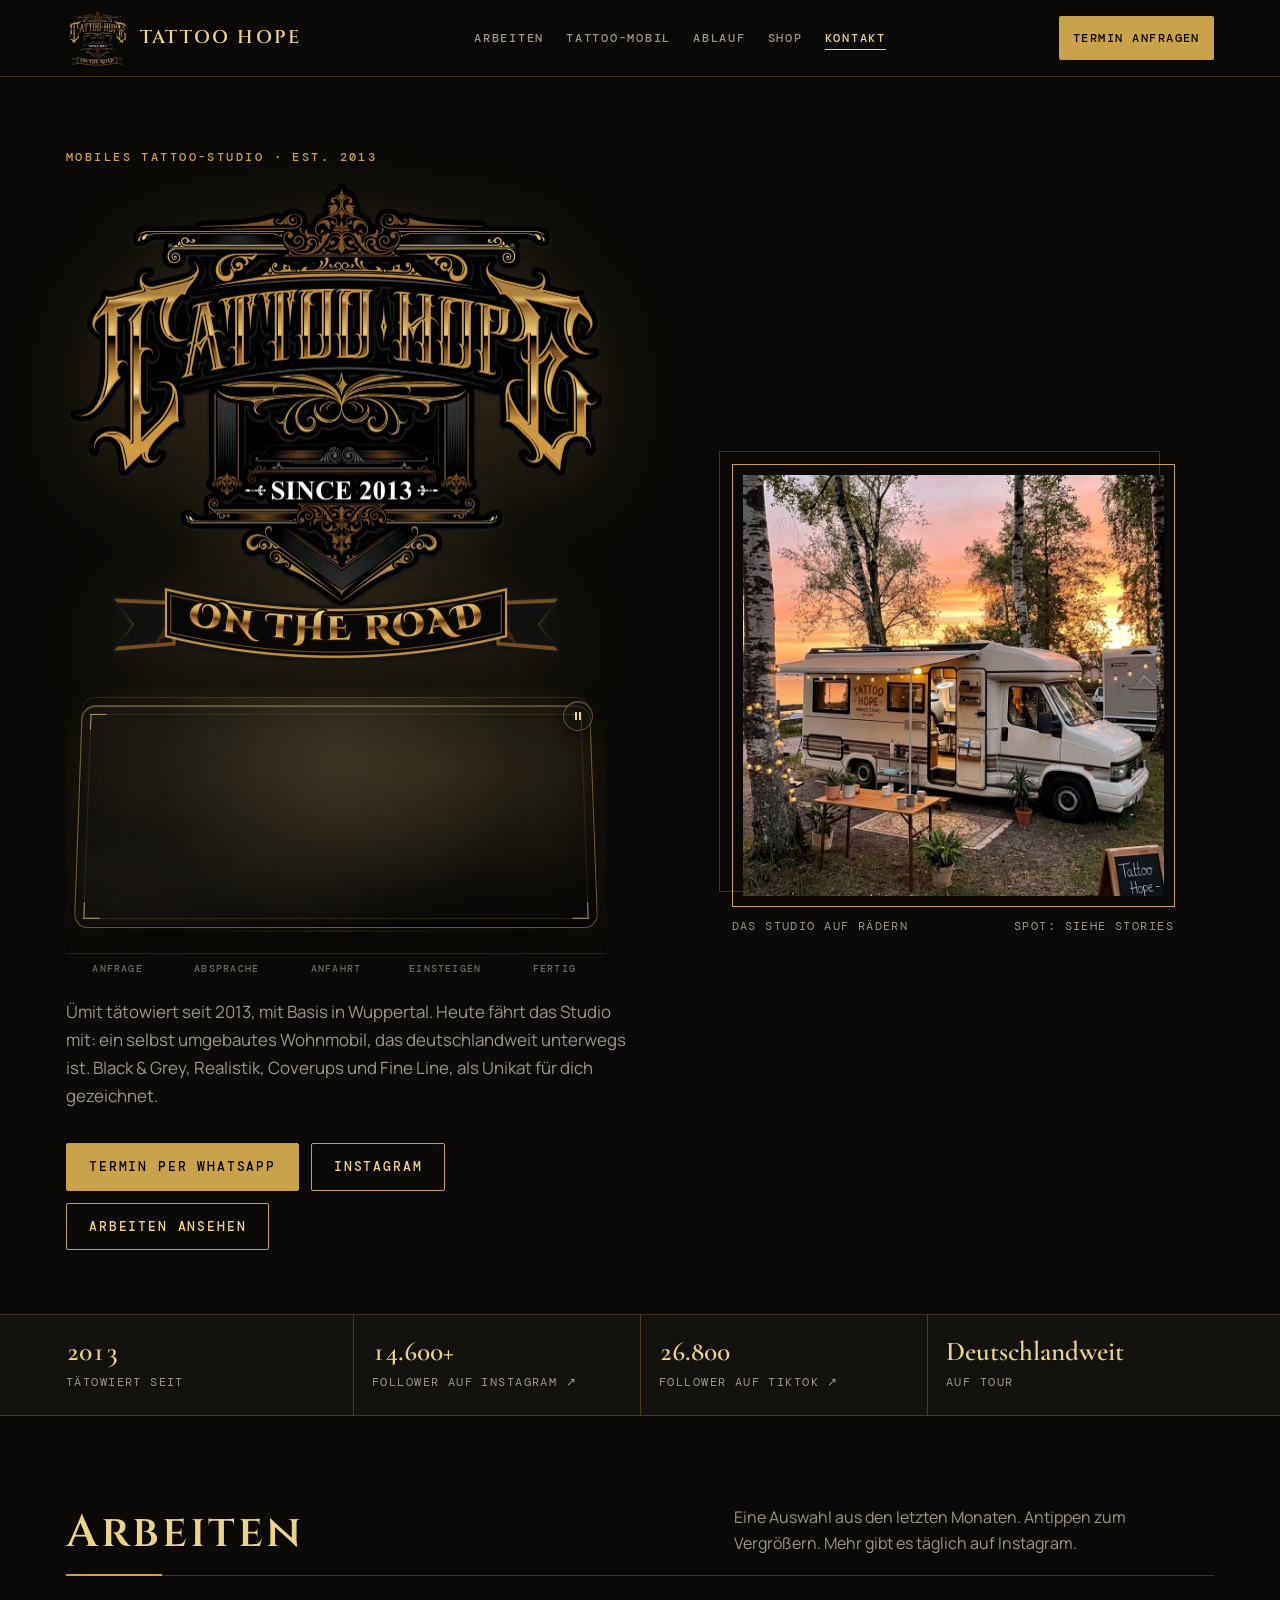
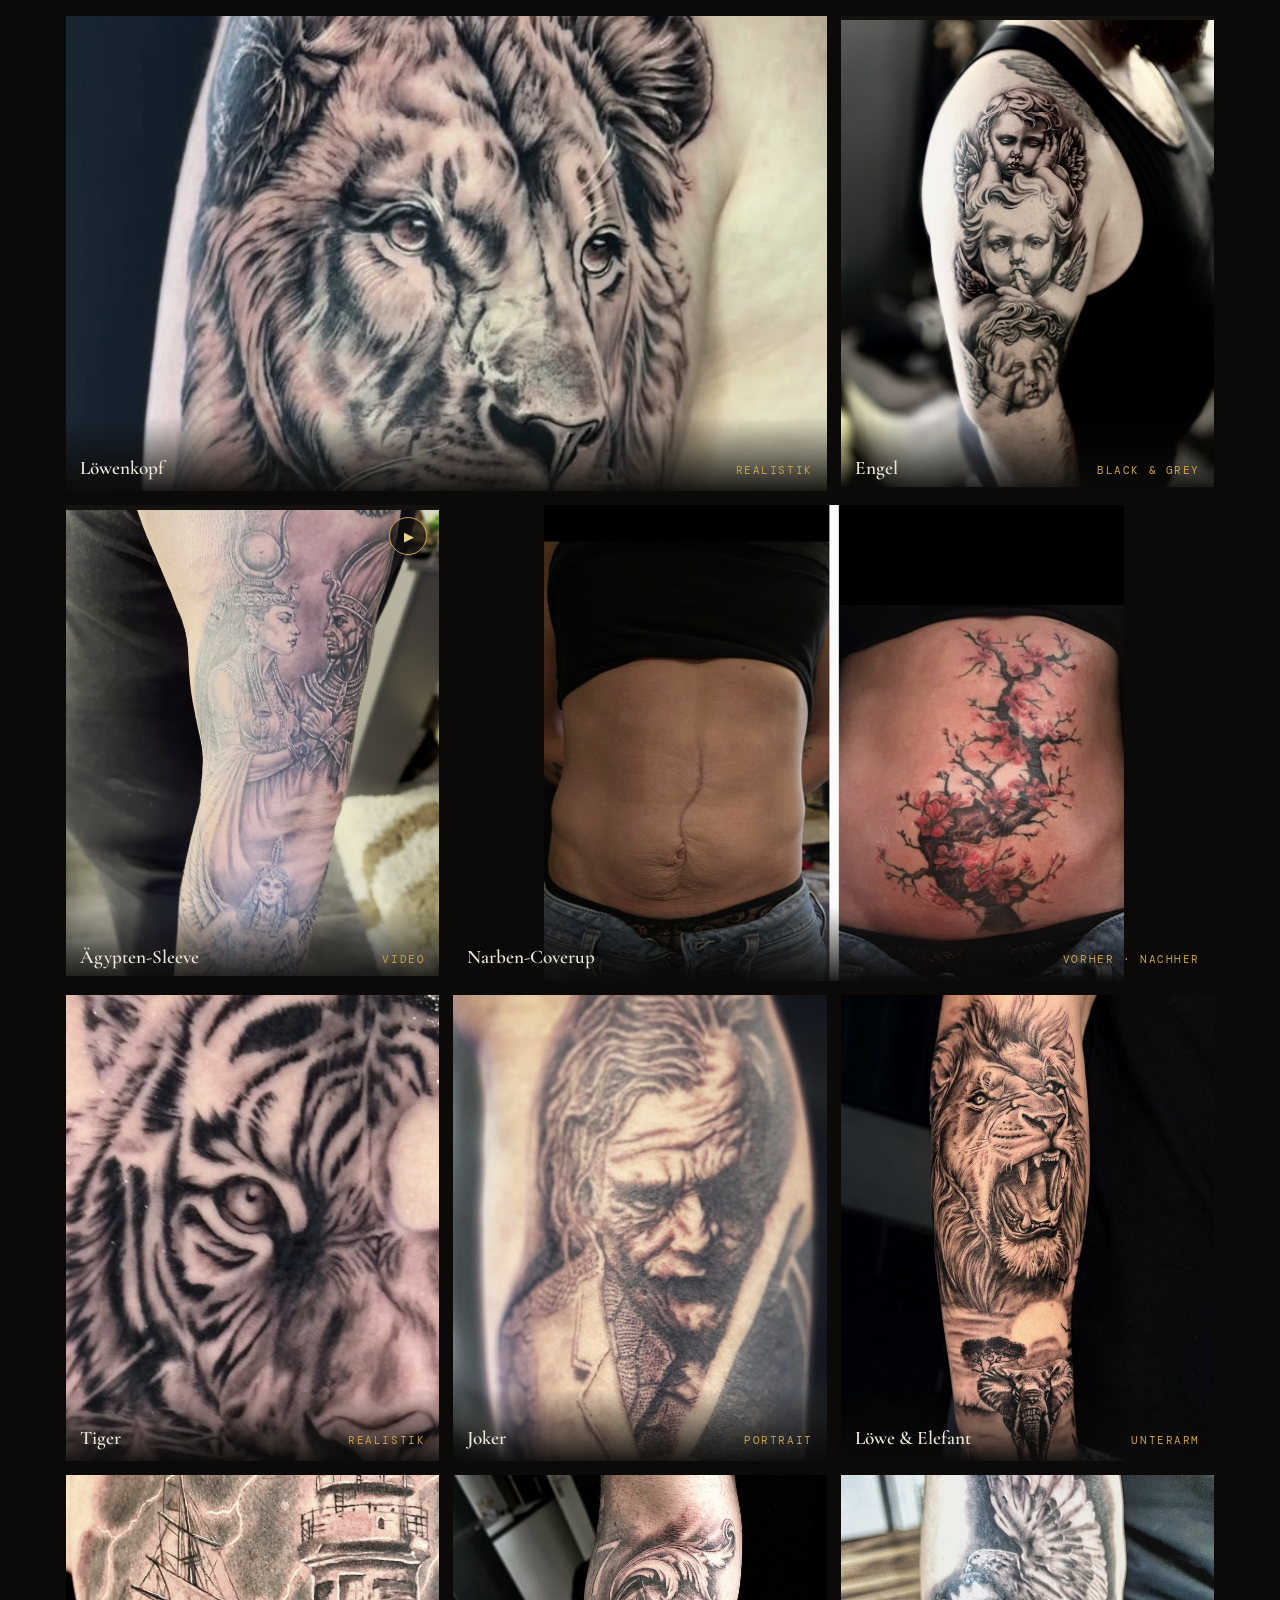
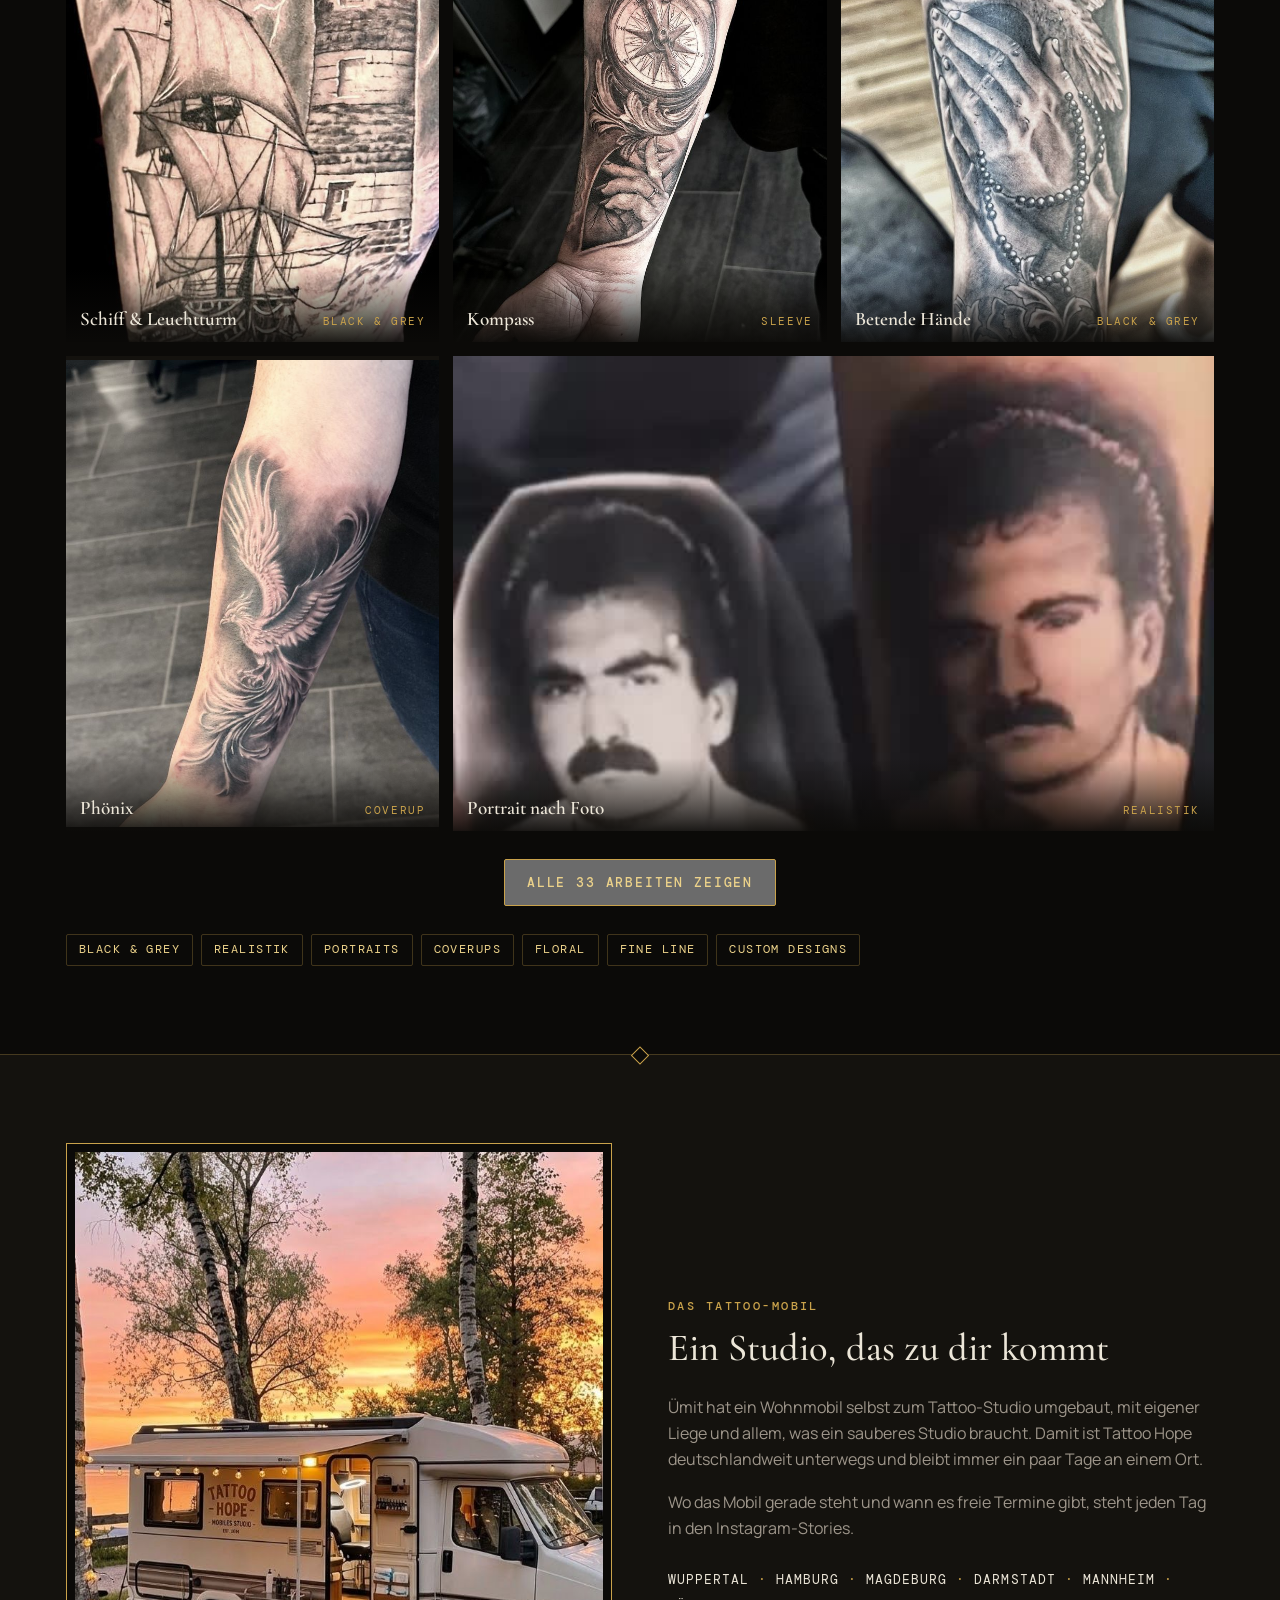
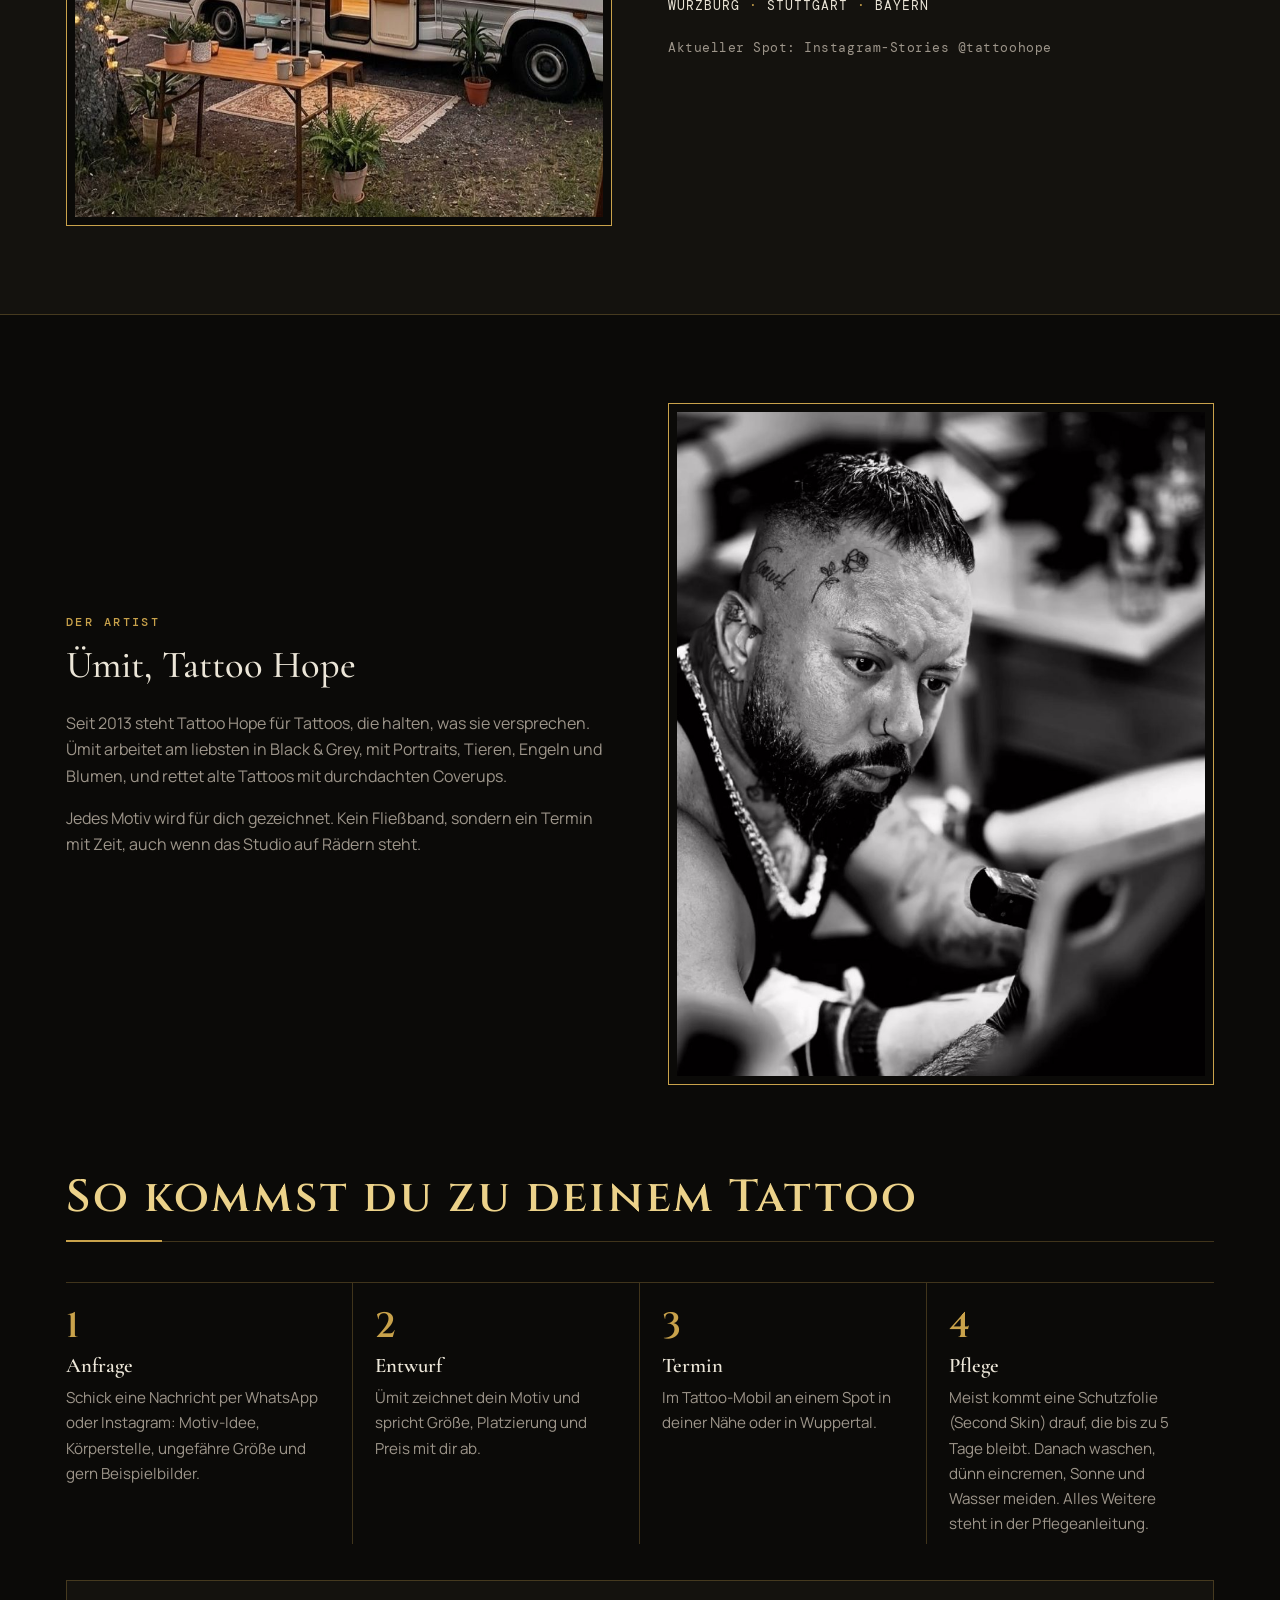
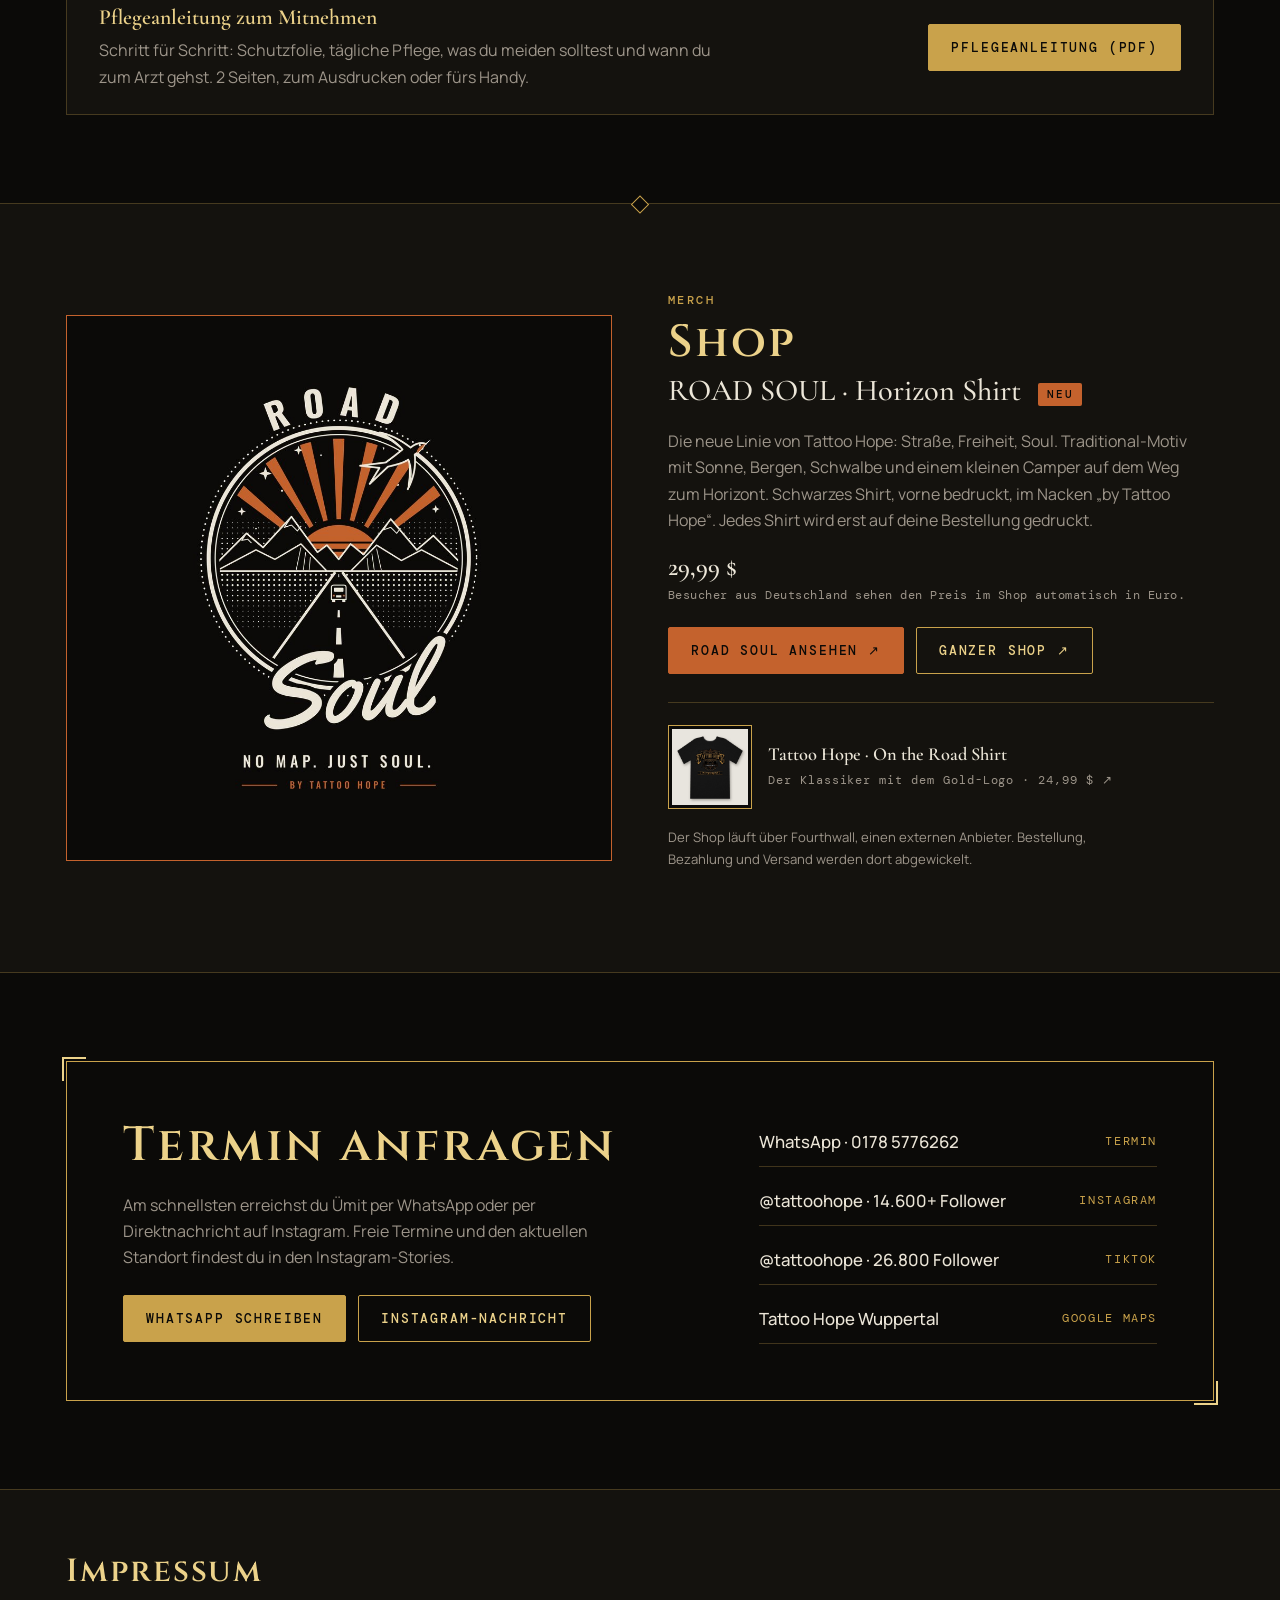
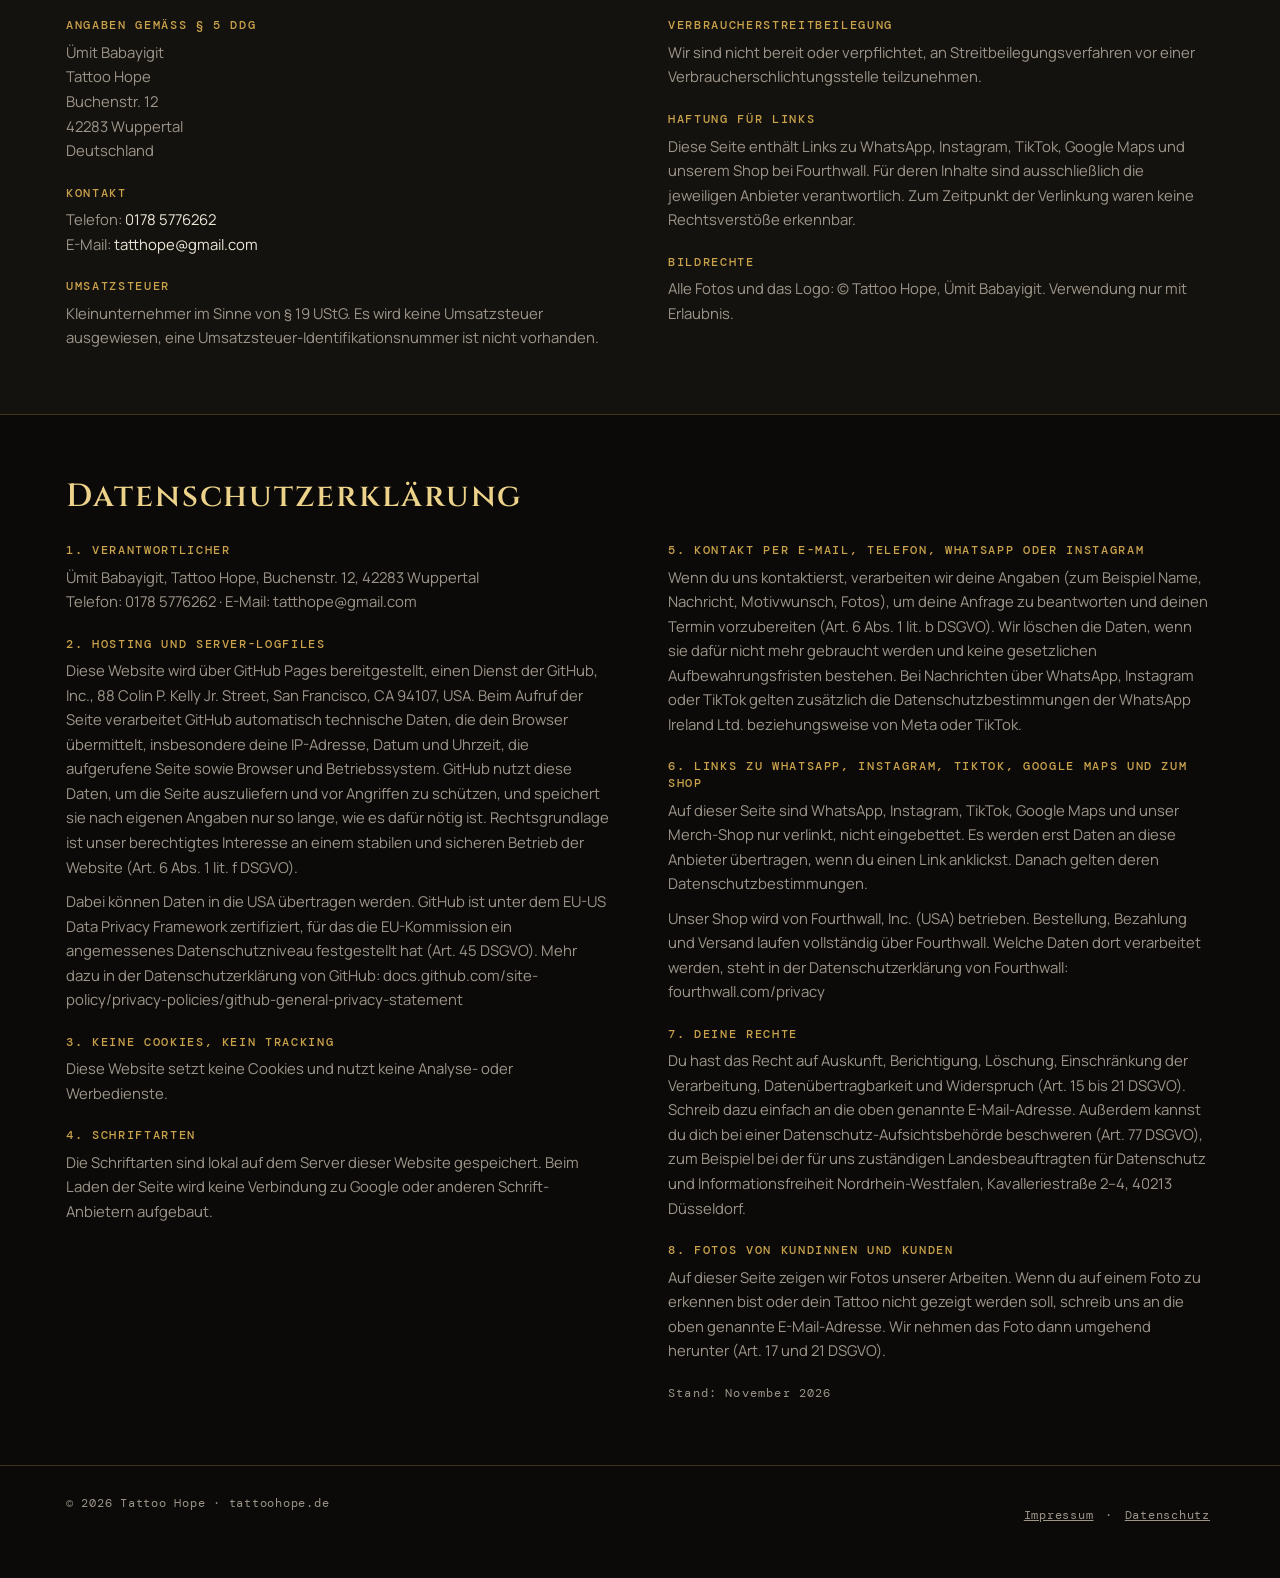
==== commit 8fc3707b: "Neues Artist-Foto (Schwarz-Weiß) im Bereich Über mich Co-Authored-By: Claude Opus 5.5 <noreply@anthr" ====
--- a/index.html
+++ b/index.html
@@ -35,7 +35,7 @@
       "alternateName": "Tattoo Hope on the Road",
       "url": "https://tattoohope.de/",
       "logo": "https://tattoohope.de/img/logo_1080.webp",
-      "image": ["https://tattoohope.de/img/tattoomobil.jpg", "https://tattoohope.de/img/bei_der_arbeit.jpg"],
+      "image": ["https://tattoohope.de/img/tattoomobil.jpg", "https://tattoohope.de/img/artist.jpg"],
       "description": "Mobiles Tattoo-Studio im umgebauten Wohnmobil mit Basis in Wuppertal. Tätowierer Ümit Babayigit arbeitet seit 2013 in Black & Grey, Realistik, Portraits, Coverups, Fine Line und Floral.",
       "telephone": "+49 178 5776262",
       "foundingDate": "2013",
@@ -52,7 +52,7 @@
       "name": "Ümit Babayigit",
       "jobTitle": "Tätowierer",
       "worksFor": {"@id": "https://tattoohope.de/#studio"},
-      "image": "https://tattoohope.de/img/bei_der_arbeit.jpg",
+      "image": "https://tattoohope.de/img/artist.jpg",
       "knowsLanguage": ["de", "tr"],
       "sameAs": ["https://www.instagram.com/tattoohope/", "https://www.tiktok.com/@tattoohope"]
     }
@@ -990,7 +990,7 @@
         <p>Seit 2013 steht Tattoo Hope für Tattoos, die halten, was sie versprechen. Ümit arbeitet am liebsten in Black &amp; Grey, mit Portraits, Tieren, Engeln und Blumen, und rettet alte Tattoos mit durchdachten Coverups.</p>
         <p>Jedes Motiv wird für dich gezeichnet. Kein Fließband, sondern ein Termin mit Zeit, auch wenn das Studio auf Rädern steht.</p>
       </div>
-      <img src="img/bei_der_arbeit.jpg" alt="Ümit beim Tätowieren im Studio" loading="lazy" width="542" height="962">
+      <img src="img/artist.jpg" alt="Ümit, Tätowierer von Tattoo Hope, konzentriert bei der Arbeit an der Tattoo-Maschine, Schwarz-Weiß-Foto" loading="lazy" width="900" height="1125">
     </div>
   </section>
 
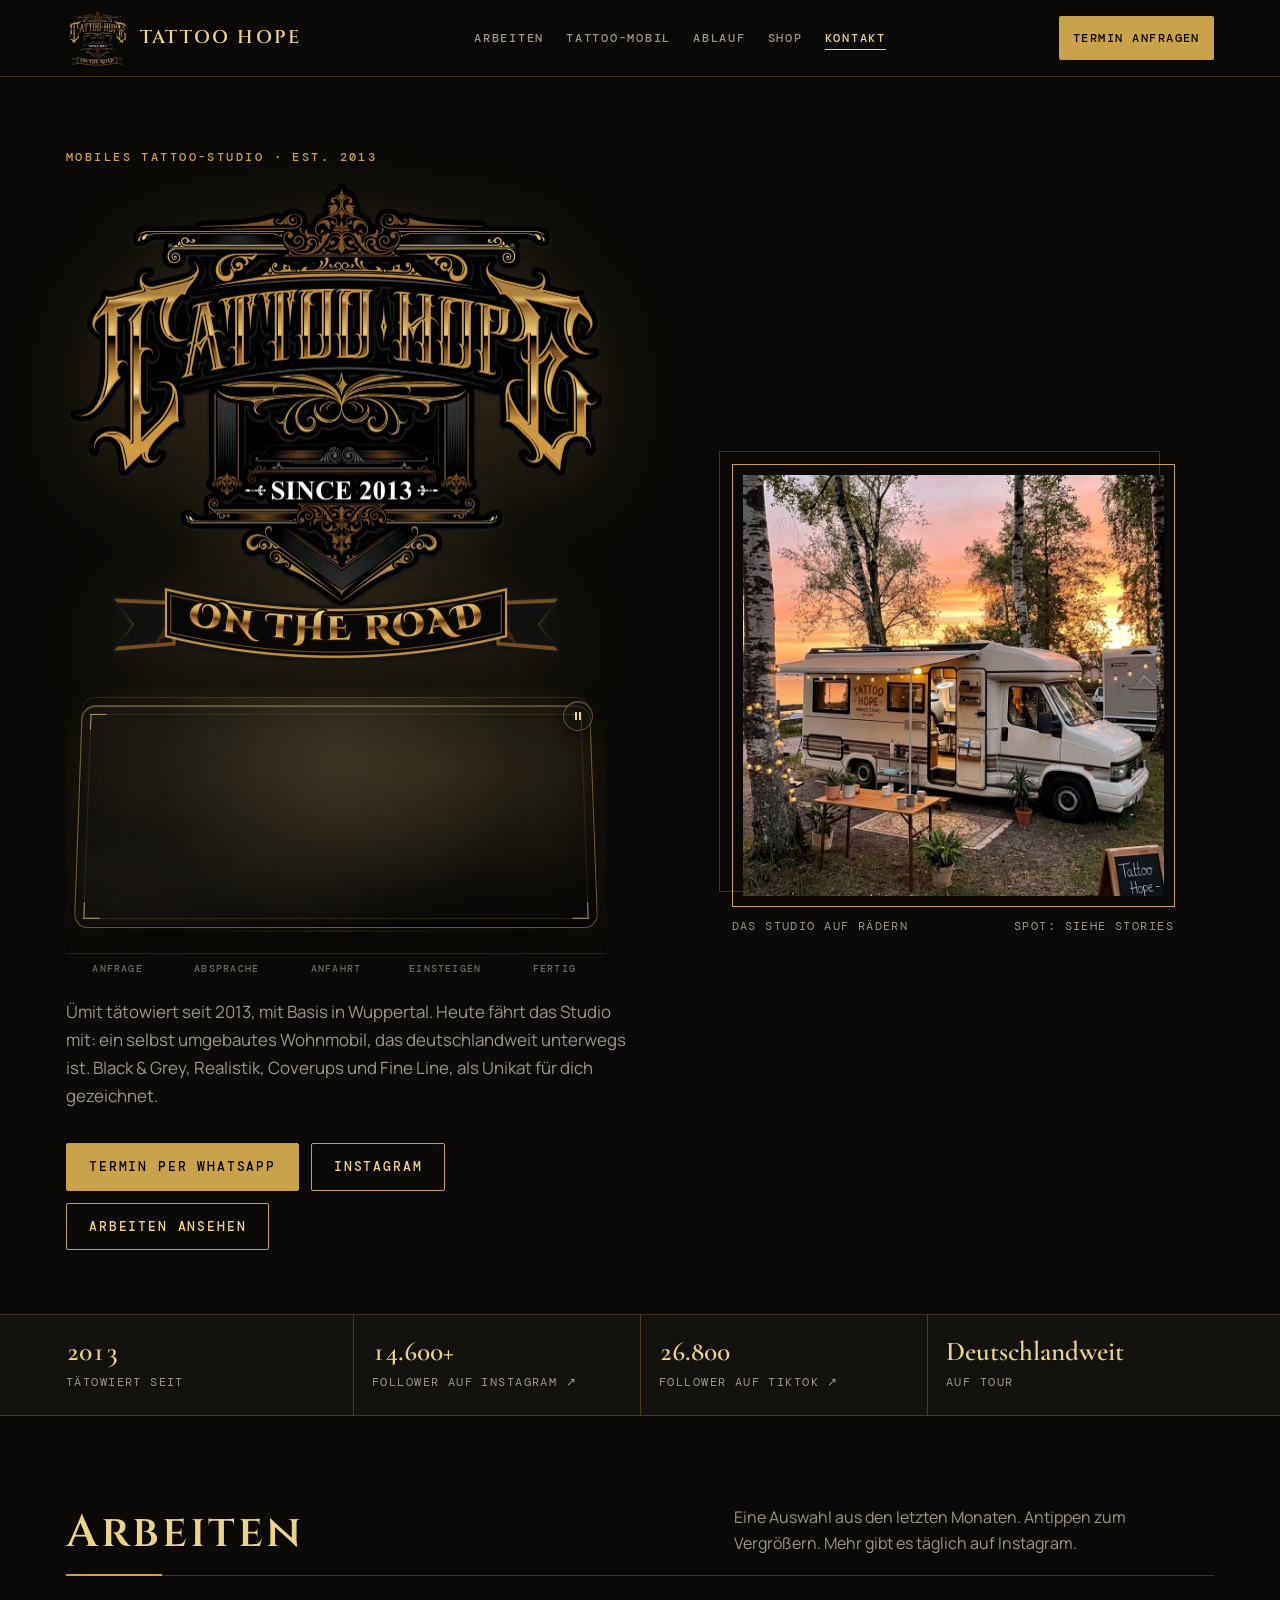
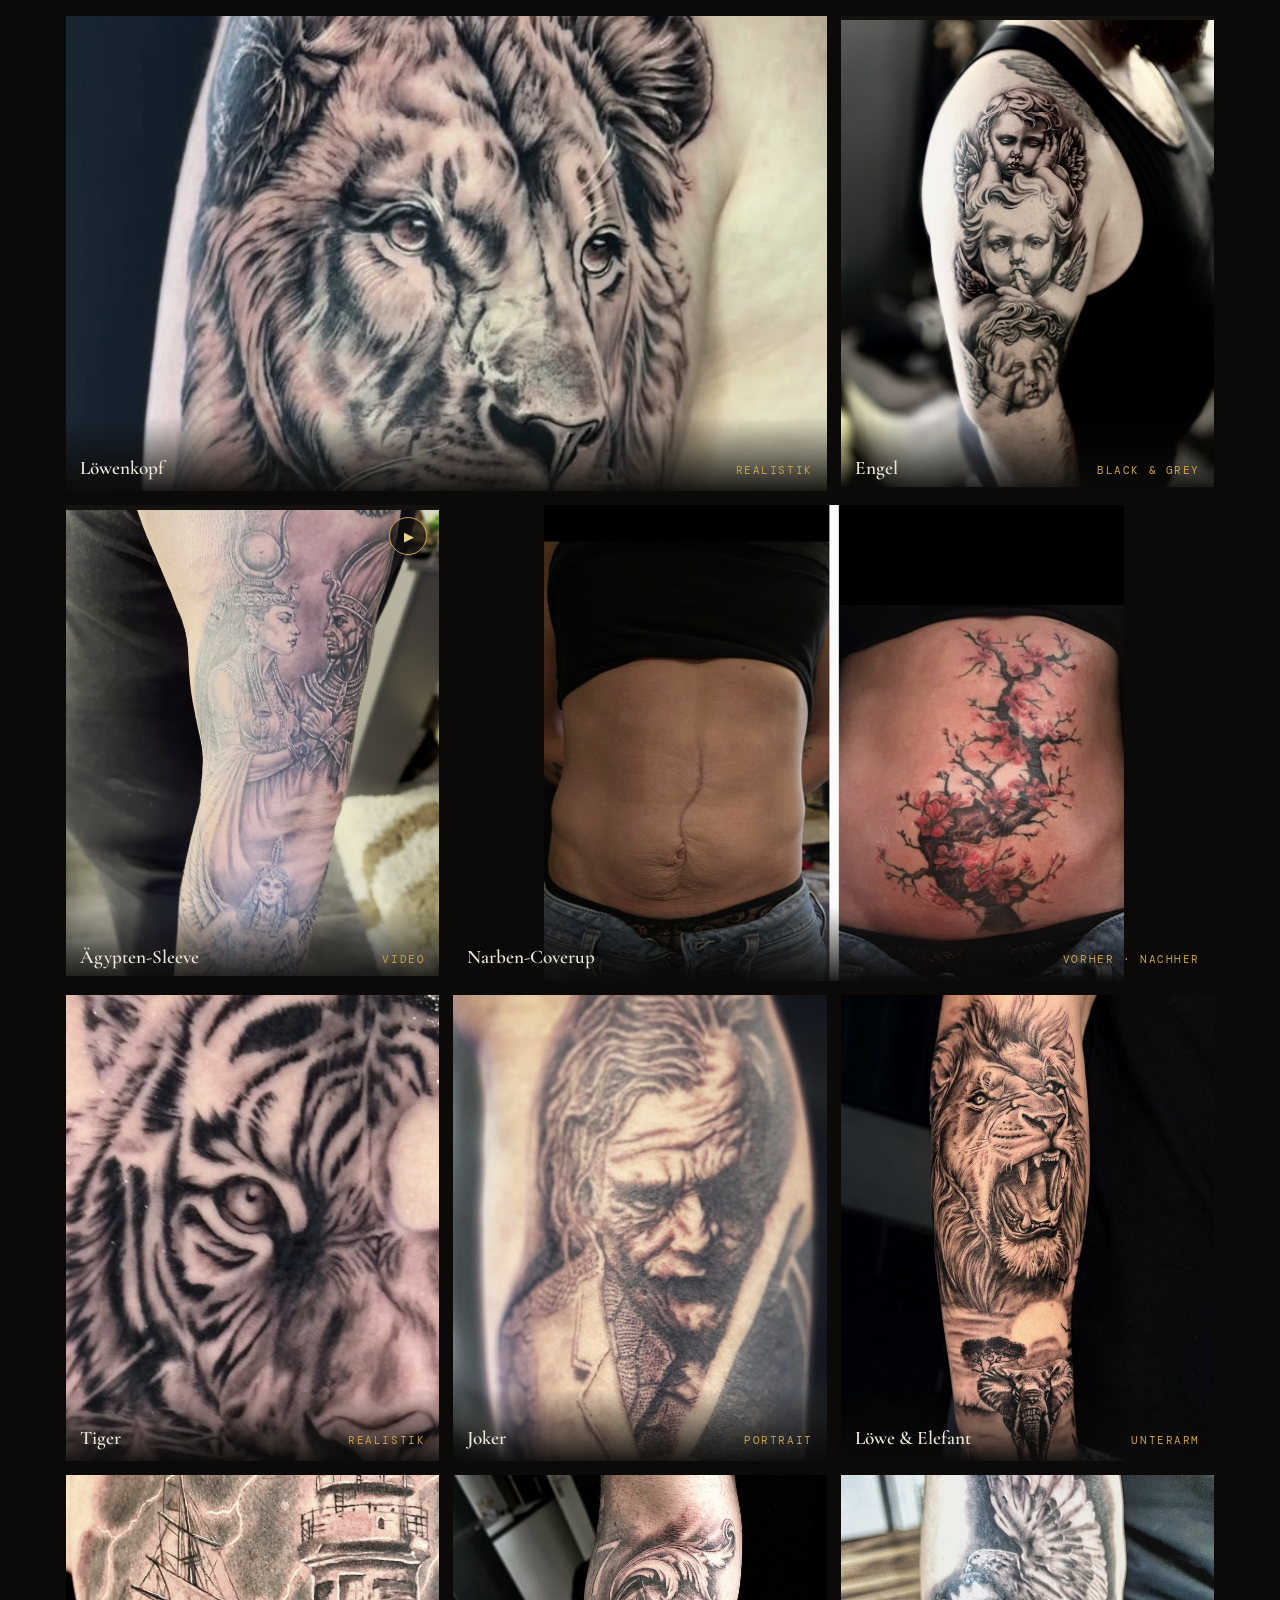
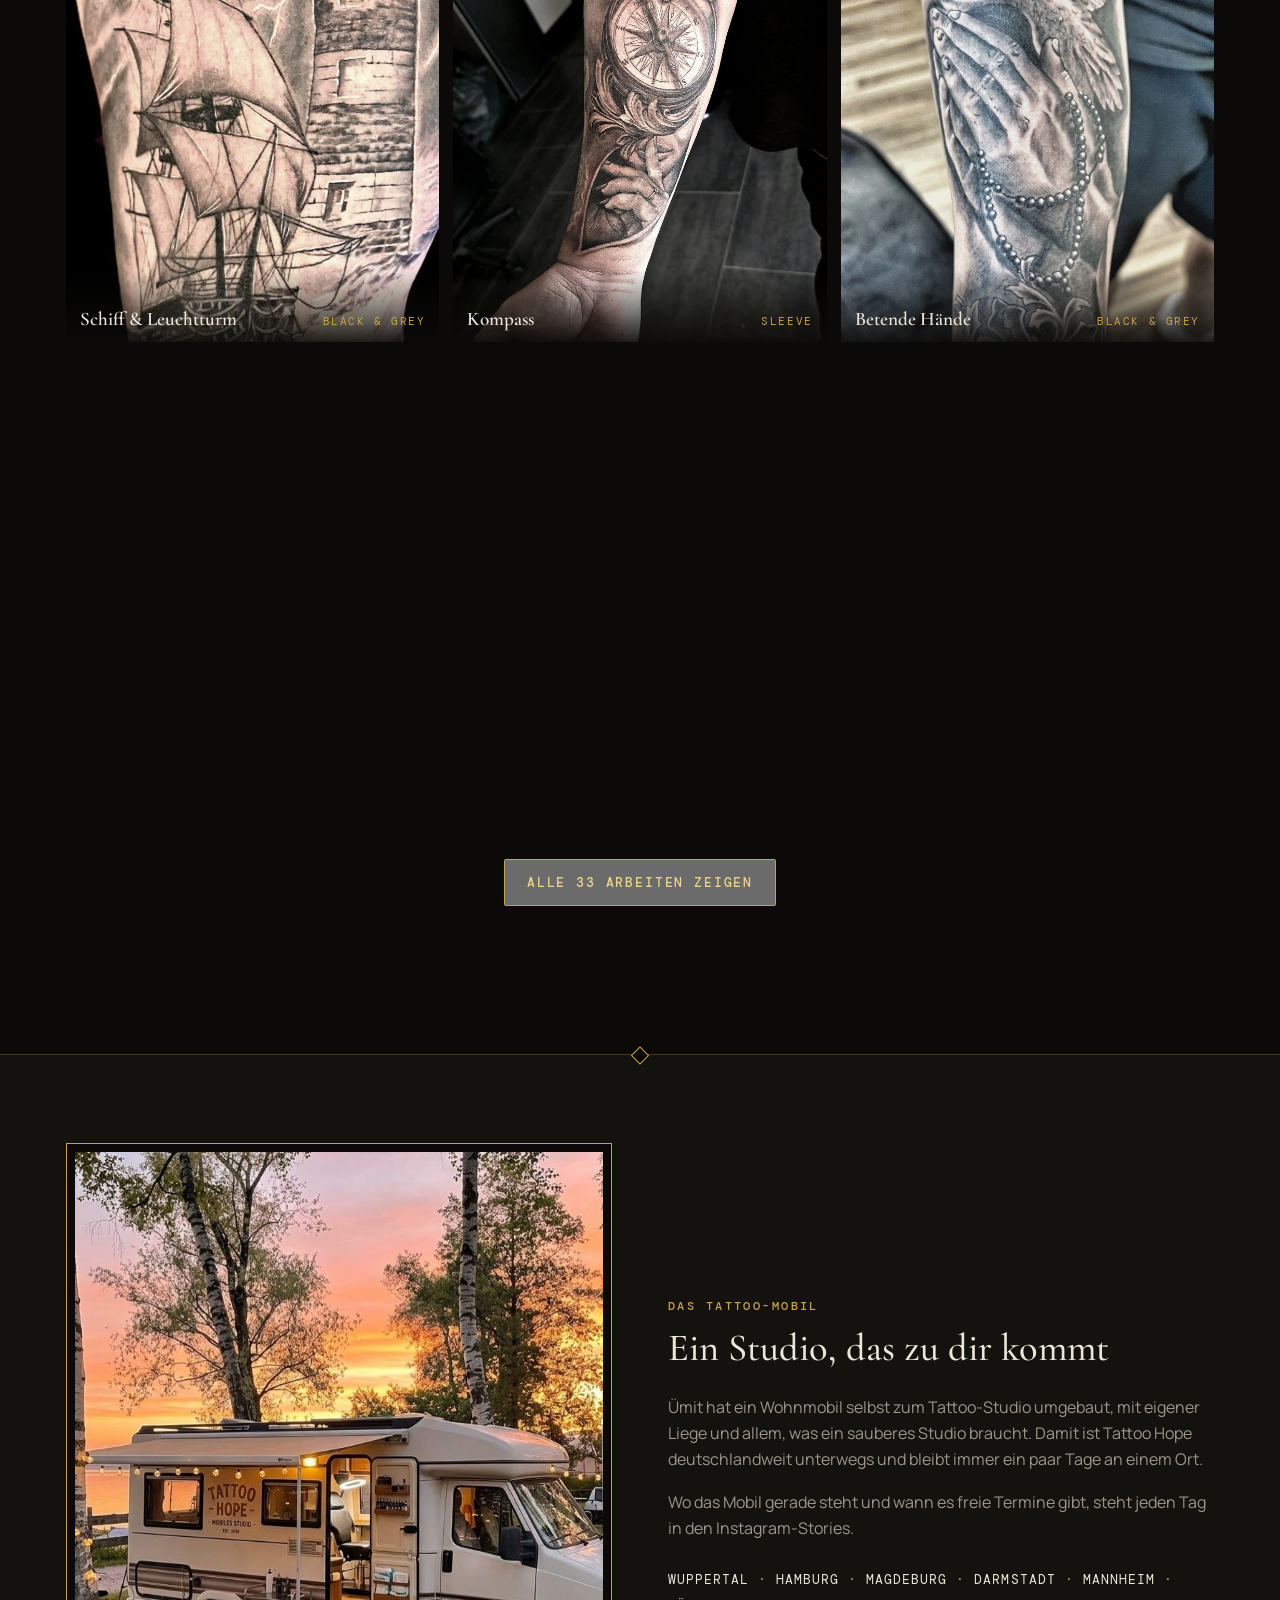
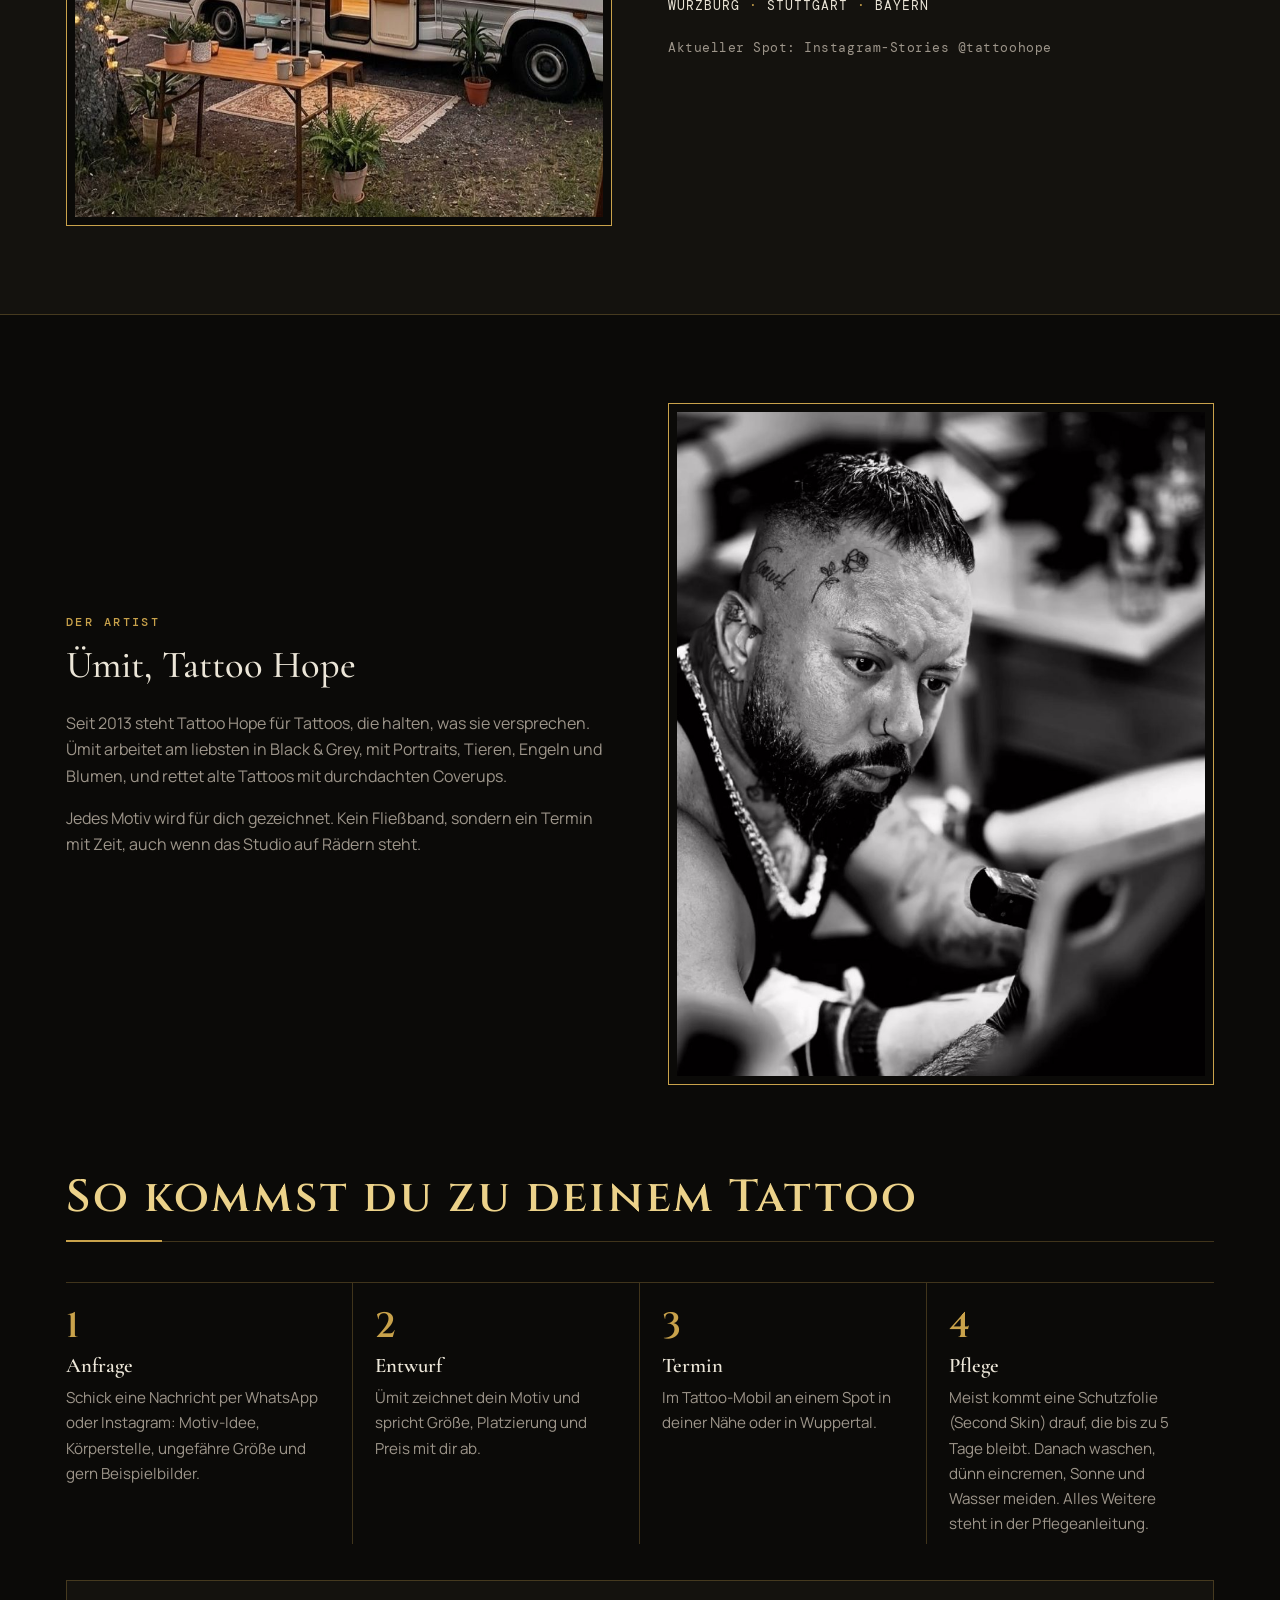
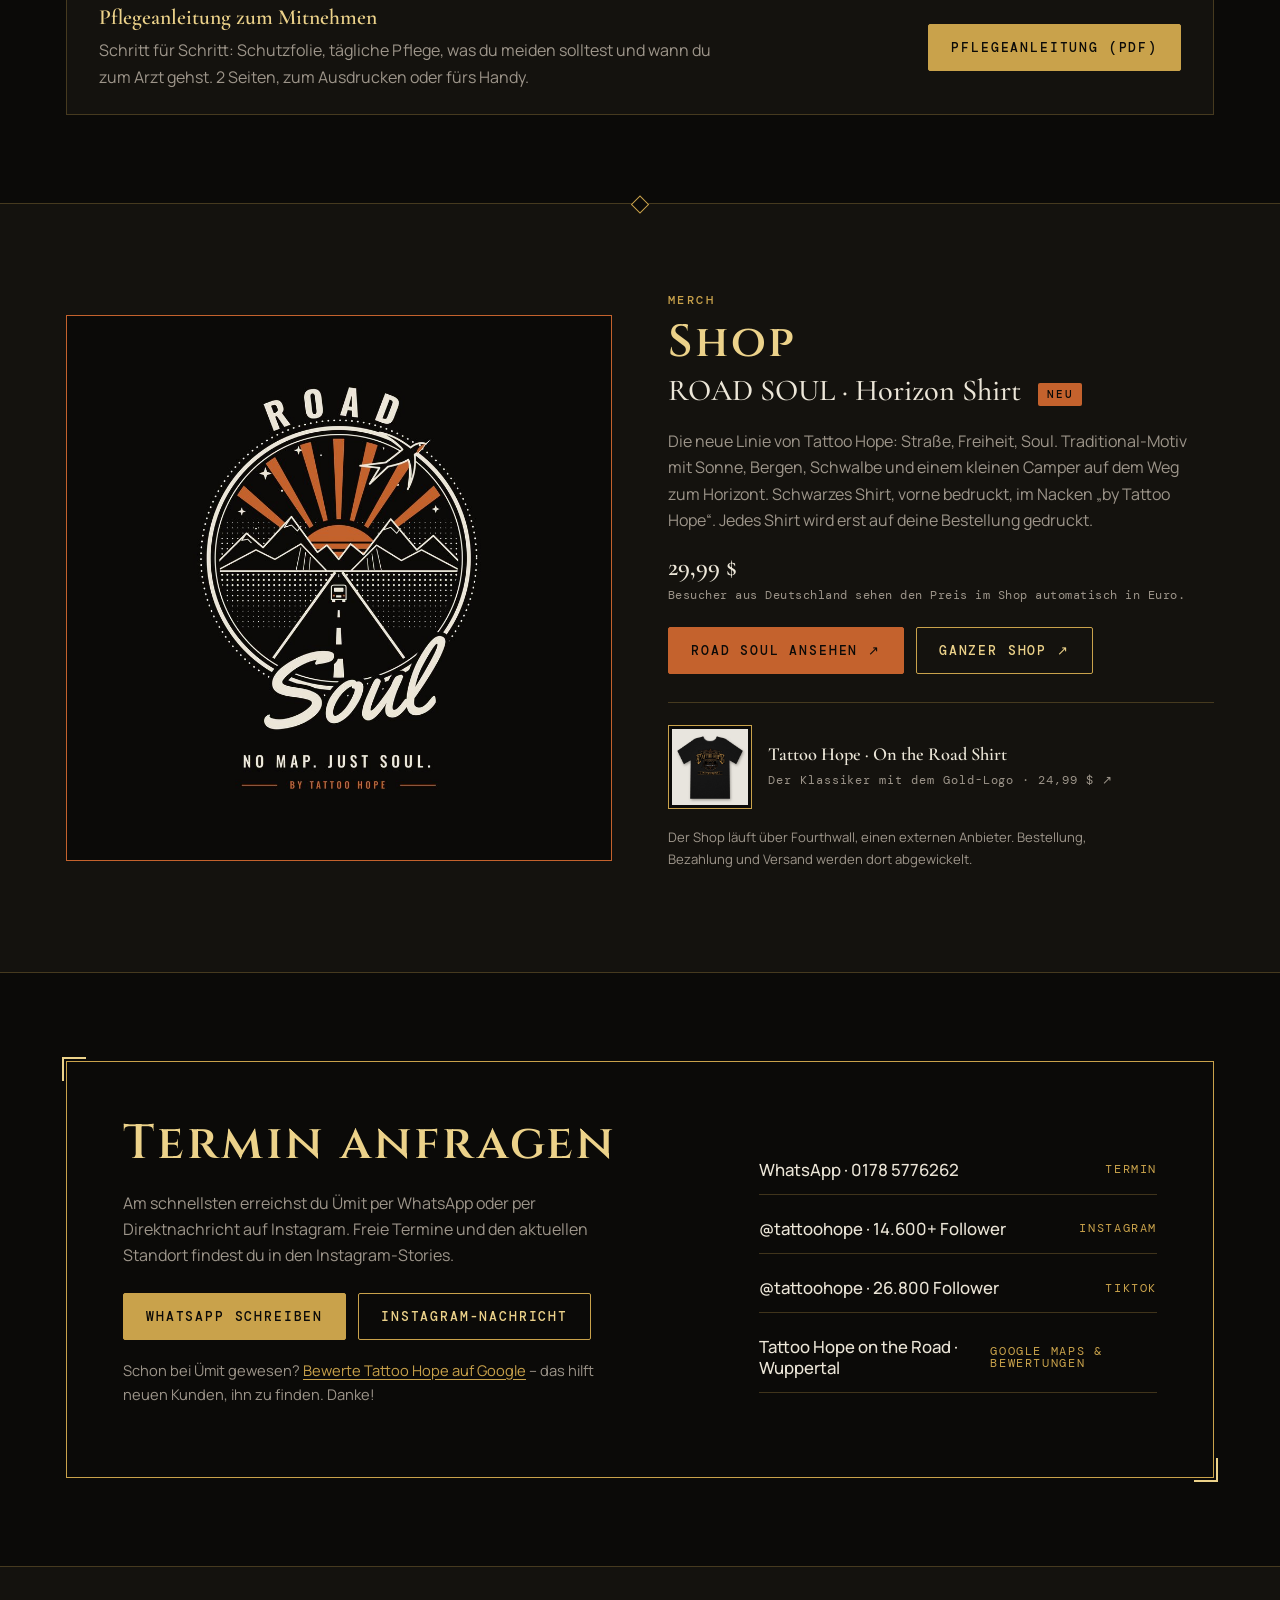
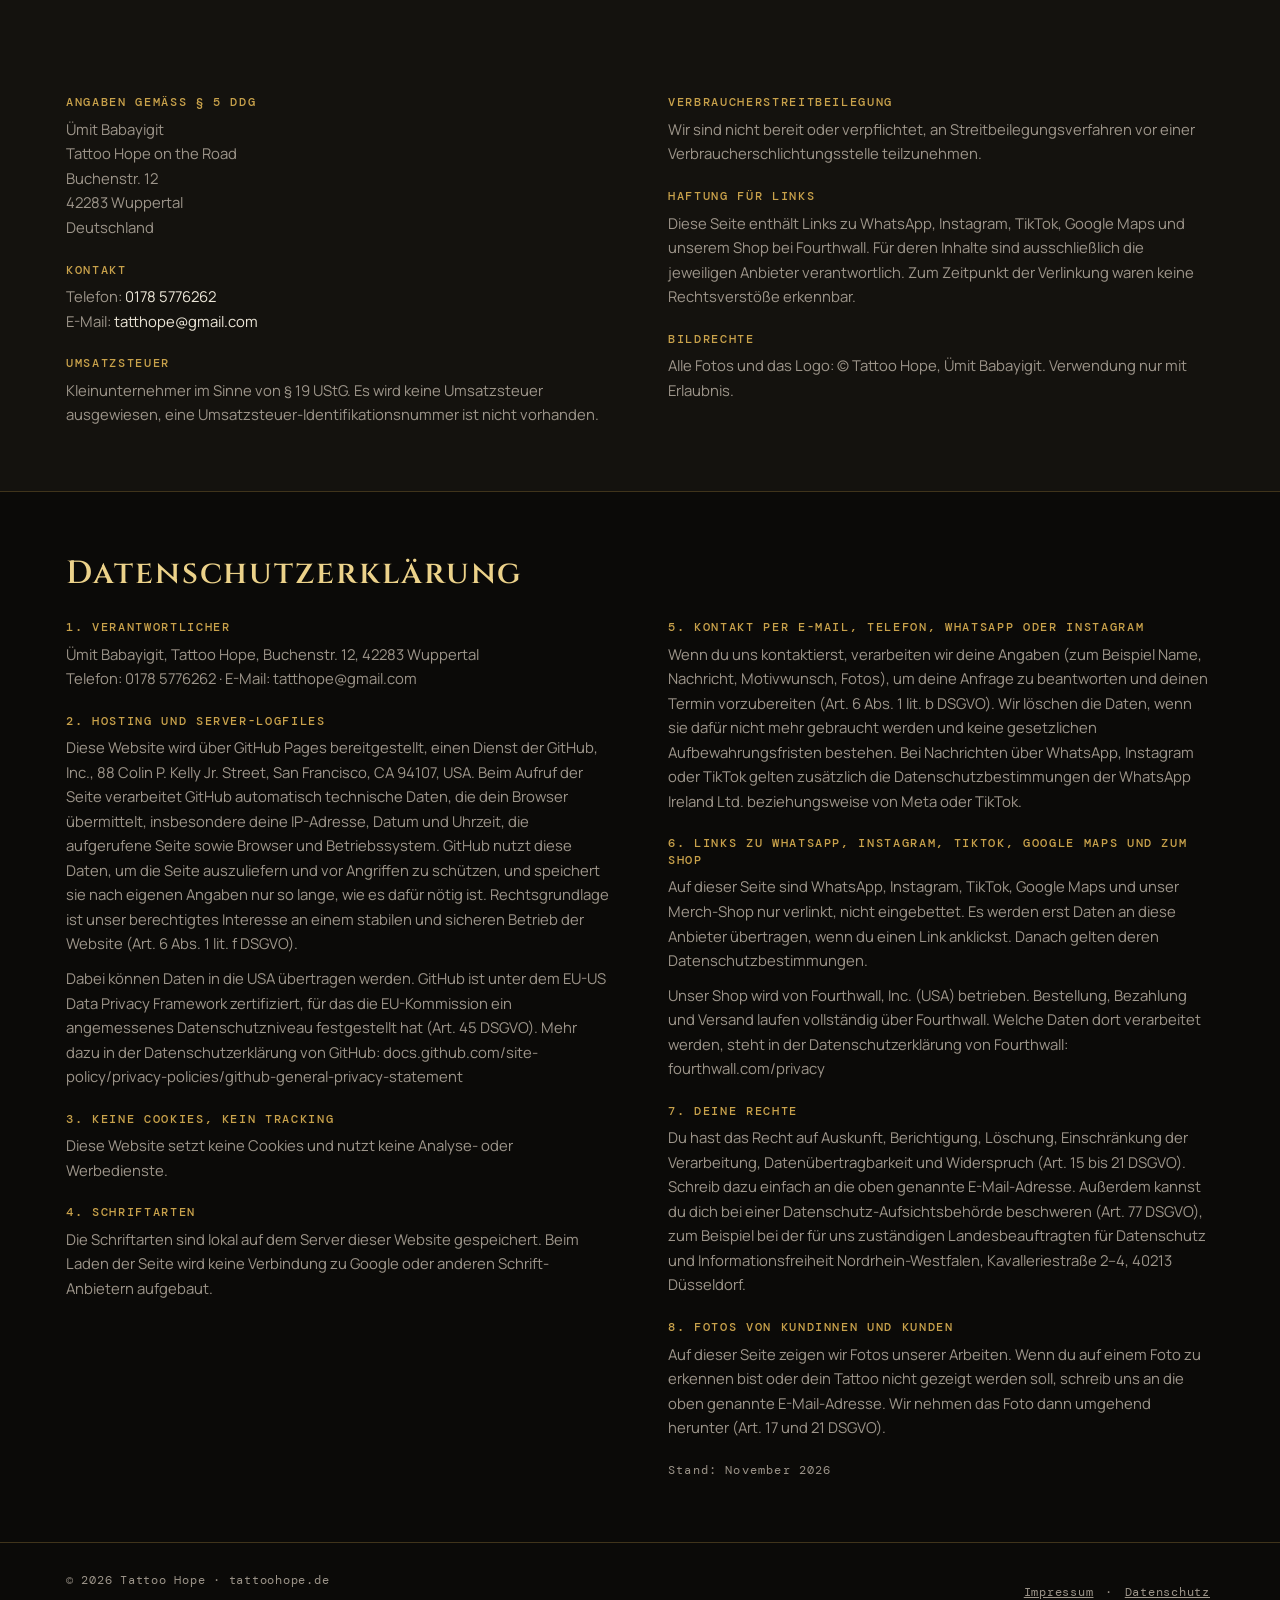
==== commit dfb0d42a: "Google-Profil verknüpft: echter Maps-Link, Bewertungs-Hinweis, Name „Tattoo Hope on the Road“ - Maps" ====
--- a/index.html
+++ b/index.html
@@ -31,20 +31,21 @@
     {
       "@type": "TattooParlor",
       "@id": "https://tattoohope.de/#studio",
-      "name": "Tattoo Hope",
-      "alternateName": "Tattoo Hope on the Road",
+      "name": "Tattoo Hope on the Road",
+      "alternateName": "Tattoo Hope",
       "url": "https://tattoohope.de/",
       "logo": "https://tattoohope.de/img/logo_1080.webp",
       "image": ["https://tattoohope.de/img/tattoomobil.jpg", "https://tattoohope.de/img/artist.jpg"],
       "description": "Mobiles Tattoo-Studio im umgebauten Wohnmobil mit Basis in Wuppertal. Tätowierer Ümit Babayigit arbeitet seit 2013 in Black & Grey, Realistik, Portraits, Coverups, Fine Line und Floral.",
       "telephone": "+49 178 5776262",
       "foundingDate": "2013",
-      "address": {"@type": "PostalAddress", "streetAddress": "Buchenstr. 12", "postalCode": "42283", "addressLocality": "Wuppertal", "addressRegion": "NRW", "addressCountry": "DE"},
+      "hasMap": "https://www.google.com/maps?cid=10850807550342730653",
+      "address": {"@type": "PostalAddress", "streetAddress": "Buchenstraße 12", "postalCode": "42283", "addressLocality": "Wuppertal", "addressRegion": "NRW", "addressCountry": "DE"},
       "areaServed": [{"@type": "City", "name": "Wuppertal"}, {"@type": "Country", "name": "Deutschland"}],
       "founder": {"@id": "https://tattoohope.de/#uemit"},
       "knowsAbout": ["Black & Grey Tattoo", "Realistik-Tattoo", "Portrait-Tattoo", "Coverup-Tattoo", "Fine Line Tattoo", "Floral Tattoo", "Custom Tattoo Design"],
       "contactPoint": {"@type": "ContactPoint", "contactType": "Terminanfrage", "telephone": "+49 178 5776262", "url": "https://wa.me/491785776262", "availableLanguage": ["de", "tr"]},
-      "sameAs": ["https://www.instagram.com/tattoohope/", "https://www.tiktok.com/@tattoohope"]
+      "sameAs": ["https://www.instagram.com/tattoohope/", "https://www.tiktok.com/@tattoohope", "https://www.google.com/maps?cid=10850807550342730653"]
     },
     {
       "@type": "Person",
@@ -220,6 +221,9 @@
 .links a{display:flex;justify-content:space-between;align-items:center;gap:12px;text-decoration:none;border-bottom:1px solid var(--line);padding:14px 0;font:500 1.05rem/1.2 var(--f-body)}
 .links a small{font:400 .72rem/1 var(--f-mono);letter-spacing:.14em;text-transform:uppercase;color:var(--gold)}
 .links a:hover{color:var(--gold-hi)}
+.review-hint{margin-top:18px;font-size:.92rem;color:var(--ash)}
+.review-hint a{color:var(--gold);text-underline-offset:3px}
+.review-hint a:hover{color:var(--gold-hi)}
 @media (max-width:760px){.contact .box{grid-template-columns:1fr}}
 
 .legal{border-top:1px solid var(--line);padding-block:64px;background:var(--soot)}
@@ -1049,12 +1053,13 @@
             <a class="btn solid" href="https://wa.me/491785776262" target="_blank" rel="noopener">WhatsApp schreiben</a>
             <a class="btn ghost" href="https://www.instagram.com/tattoohope/" target="_blank" rel="noopener">Instagram-Nachricht</a>
           </div>
+          <p class="review-hint">Schon bei Ümit gewesen? <a href="https://www.google.com/maps?cid=10850807550342730653" target="_blank" rel="noopener">Bewerte Tattoo Hope auf Google</a> – das hilft neuen Kunden, ihn zu finden. Danke!</p>
         </div>
         <div class="links">
           <a href="https://wa.me/491785776262" target="_blank" rel="noopener"><span>WhatsApp · 0178 5776262</span><small>Termin</small></a>
           <a href="https://www.instagram.com/tattoohope/" target="_blank" rel="noopener"><span>@tattoohope · 14.600+ Follower</span><small>Instagram</small></a>
           <a href="https://www.tiktok.com/@tattoohope" target="_blank" rel="noopener"><span>@tattoohope · 26.800 Follower</span><small>TikTok</small></a>
-          <a href="https://www.google.com/maps/search/Tattoo+Hope+Wuppertal" target="_blank" rel="noopener"><span>Tattoo Hope Wuppertal</span><small>Google Maps</small></a>
+          <a href="https://www.google.com/maps?cid=10850807550342730653" target="_blank" rel="noopener"><span>Tattoo Hope on the Road · Wuppertal</span><small>Google Maps &amp; Bewertungen</small></a>
         </div>
       </div>
     </div>
@@ -1066,7 +1071,7 @@
       <div class="legal-grid">
         <div>
           <h3>Angaben gemäß § 5 DDG</h3>
-          <p>Ümit Babayigit<br>Tattoo Hope<br>Buchenstr. 12<br>42283 Wuppertal<br>Deutschland</p>
+          <p>Ümit Babayigit<br>Tattoo Hope on the Road<br>Buchenstr. 12<br>42283 Wuppertal<br>Deutschland</p>
           <h3>Kontakt</h3>
           <p>Telefon: <span class="sel">0178 5776262</span><br>E-Mail: <span class="sel">tatthope@gmail.com</span></p>
           <h3>Umsatzsteuer</h3>
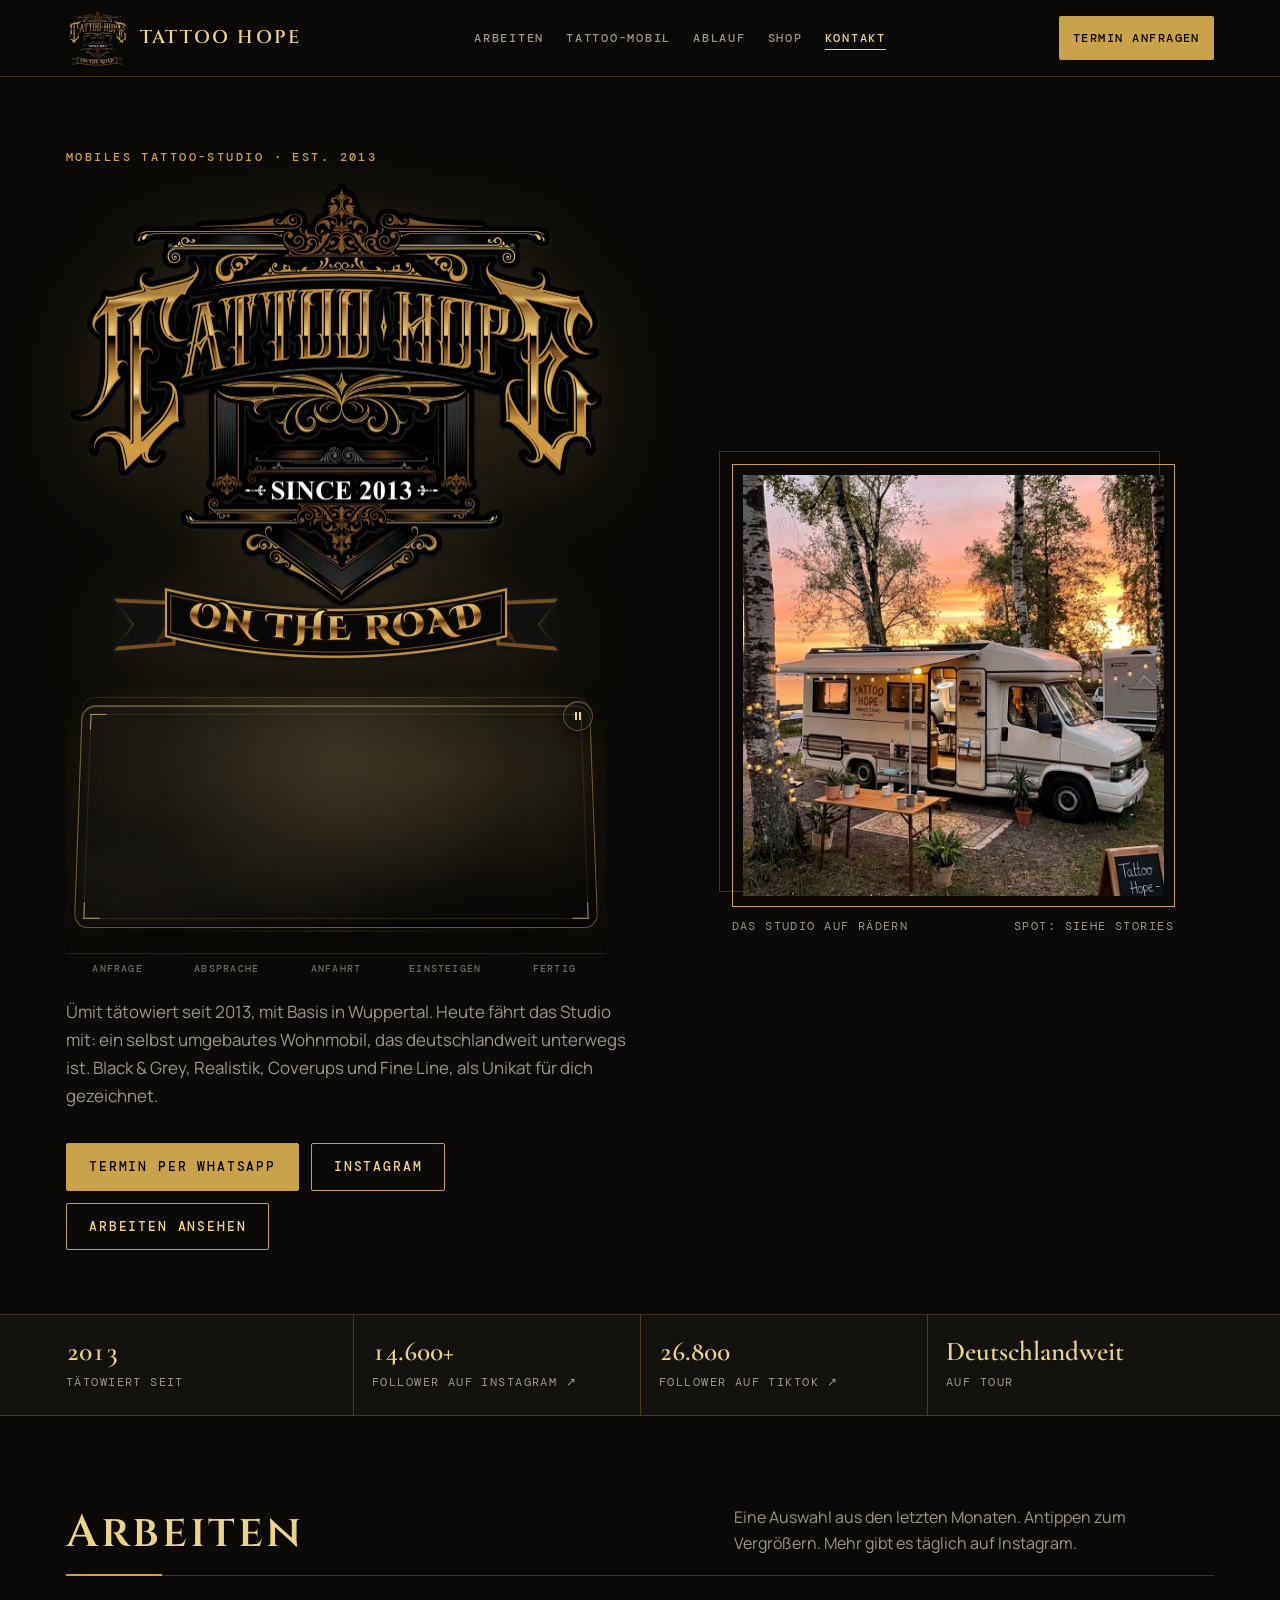
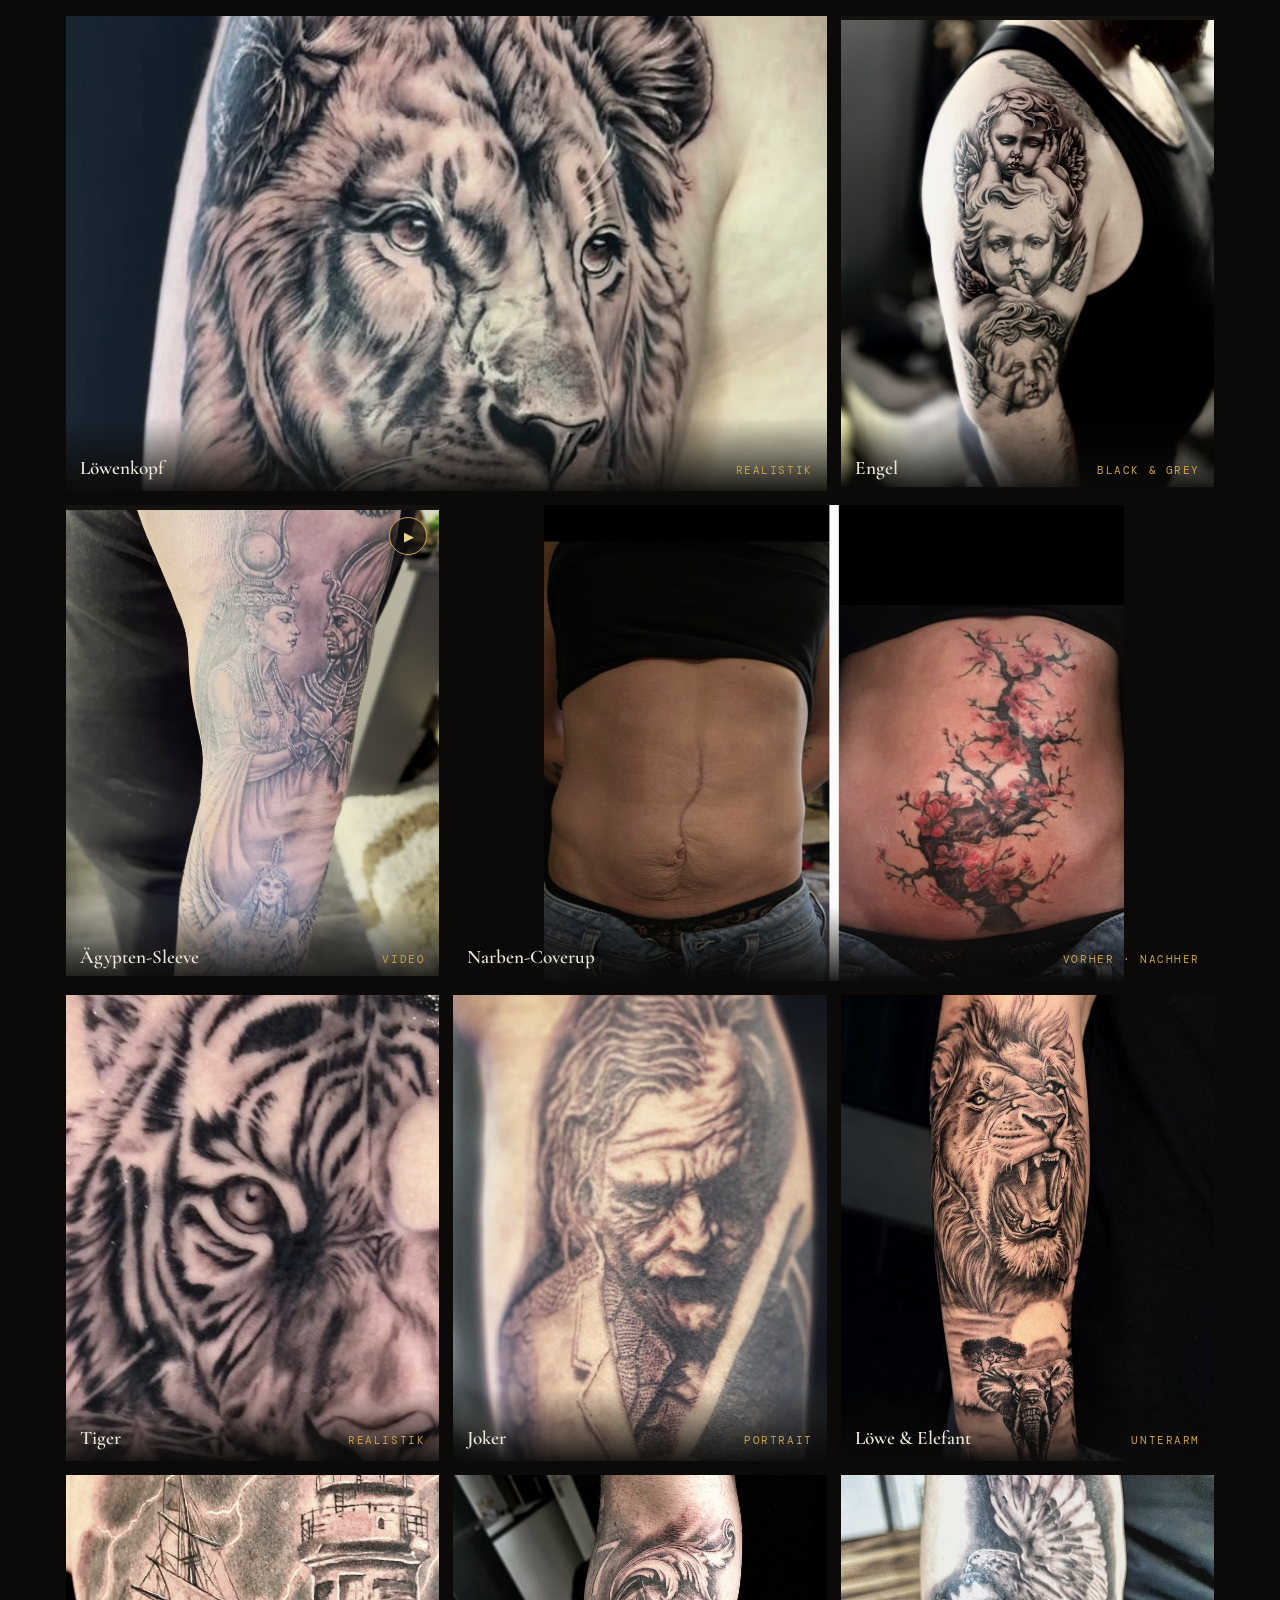
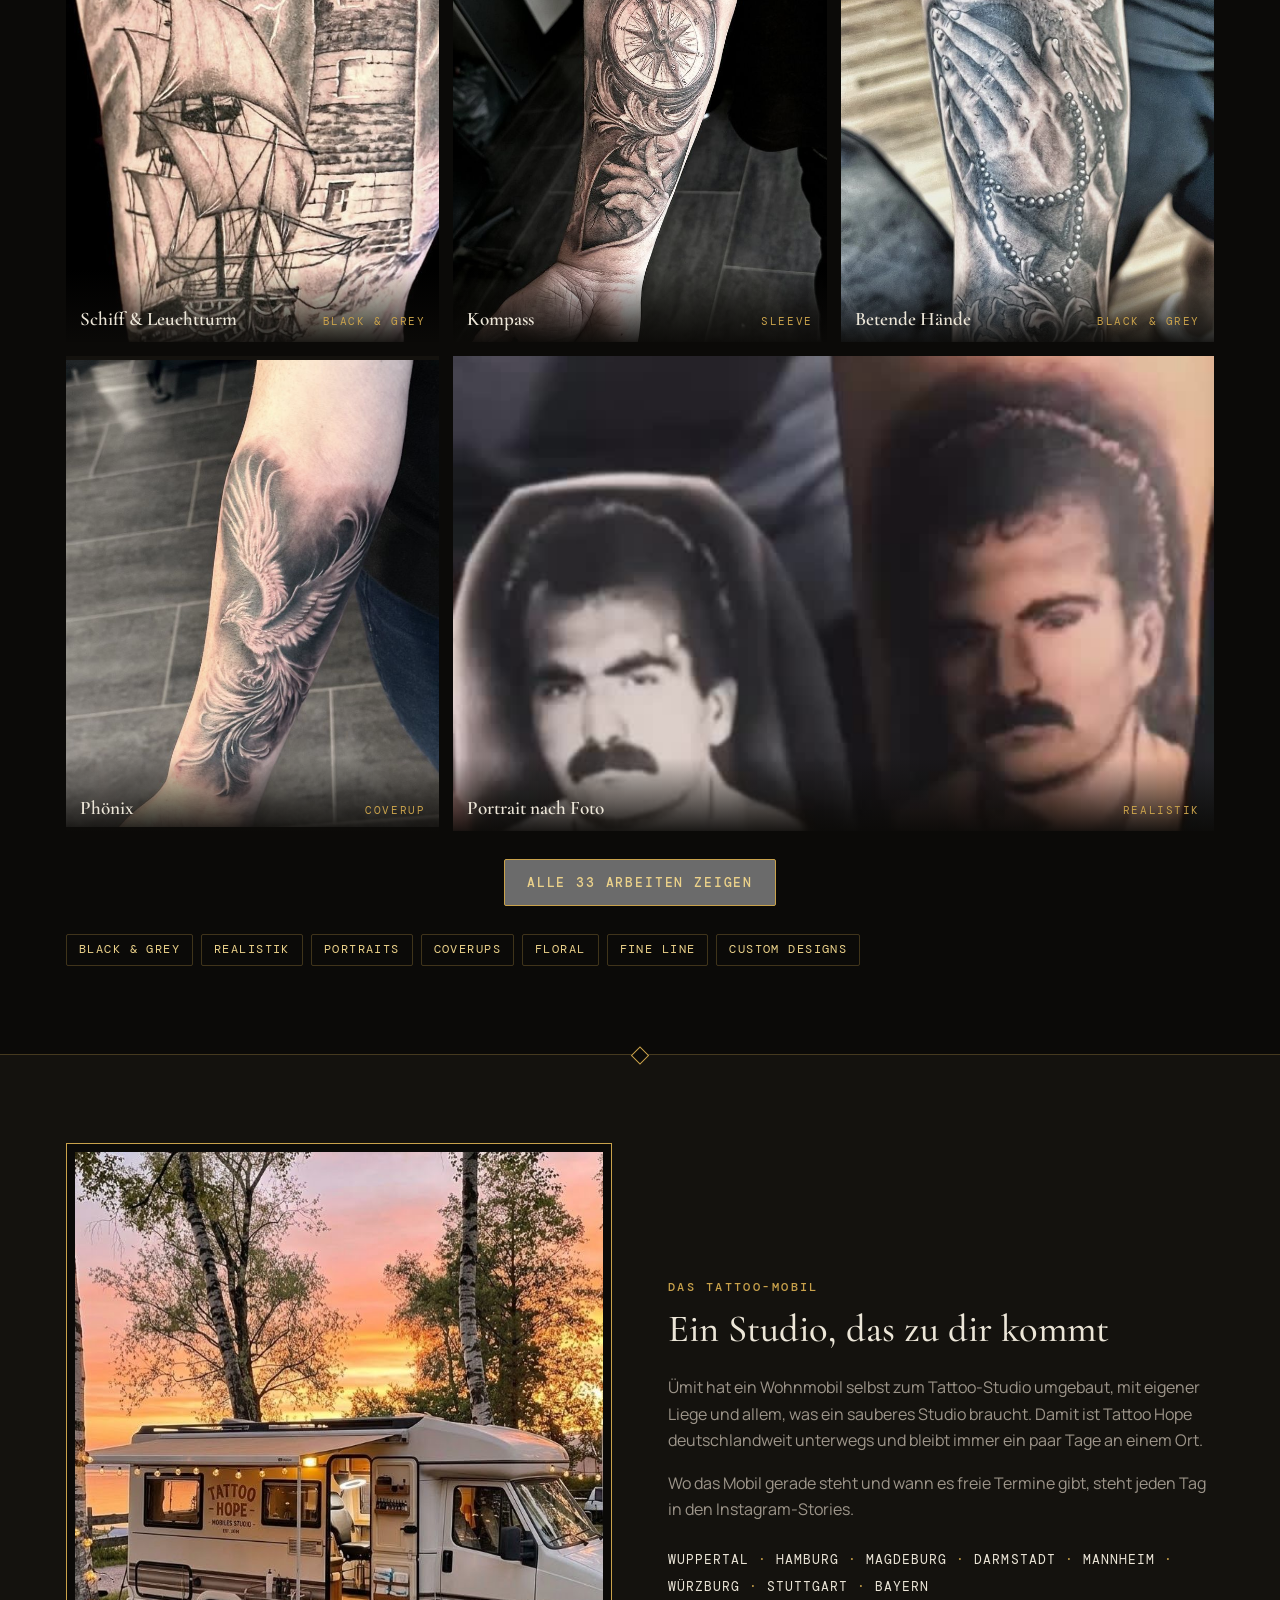
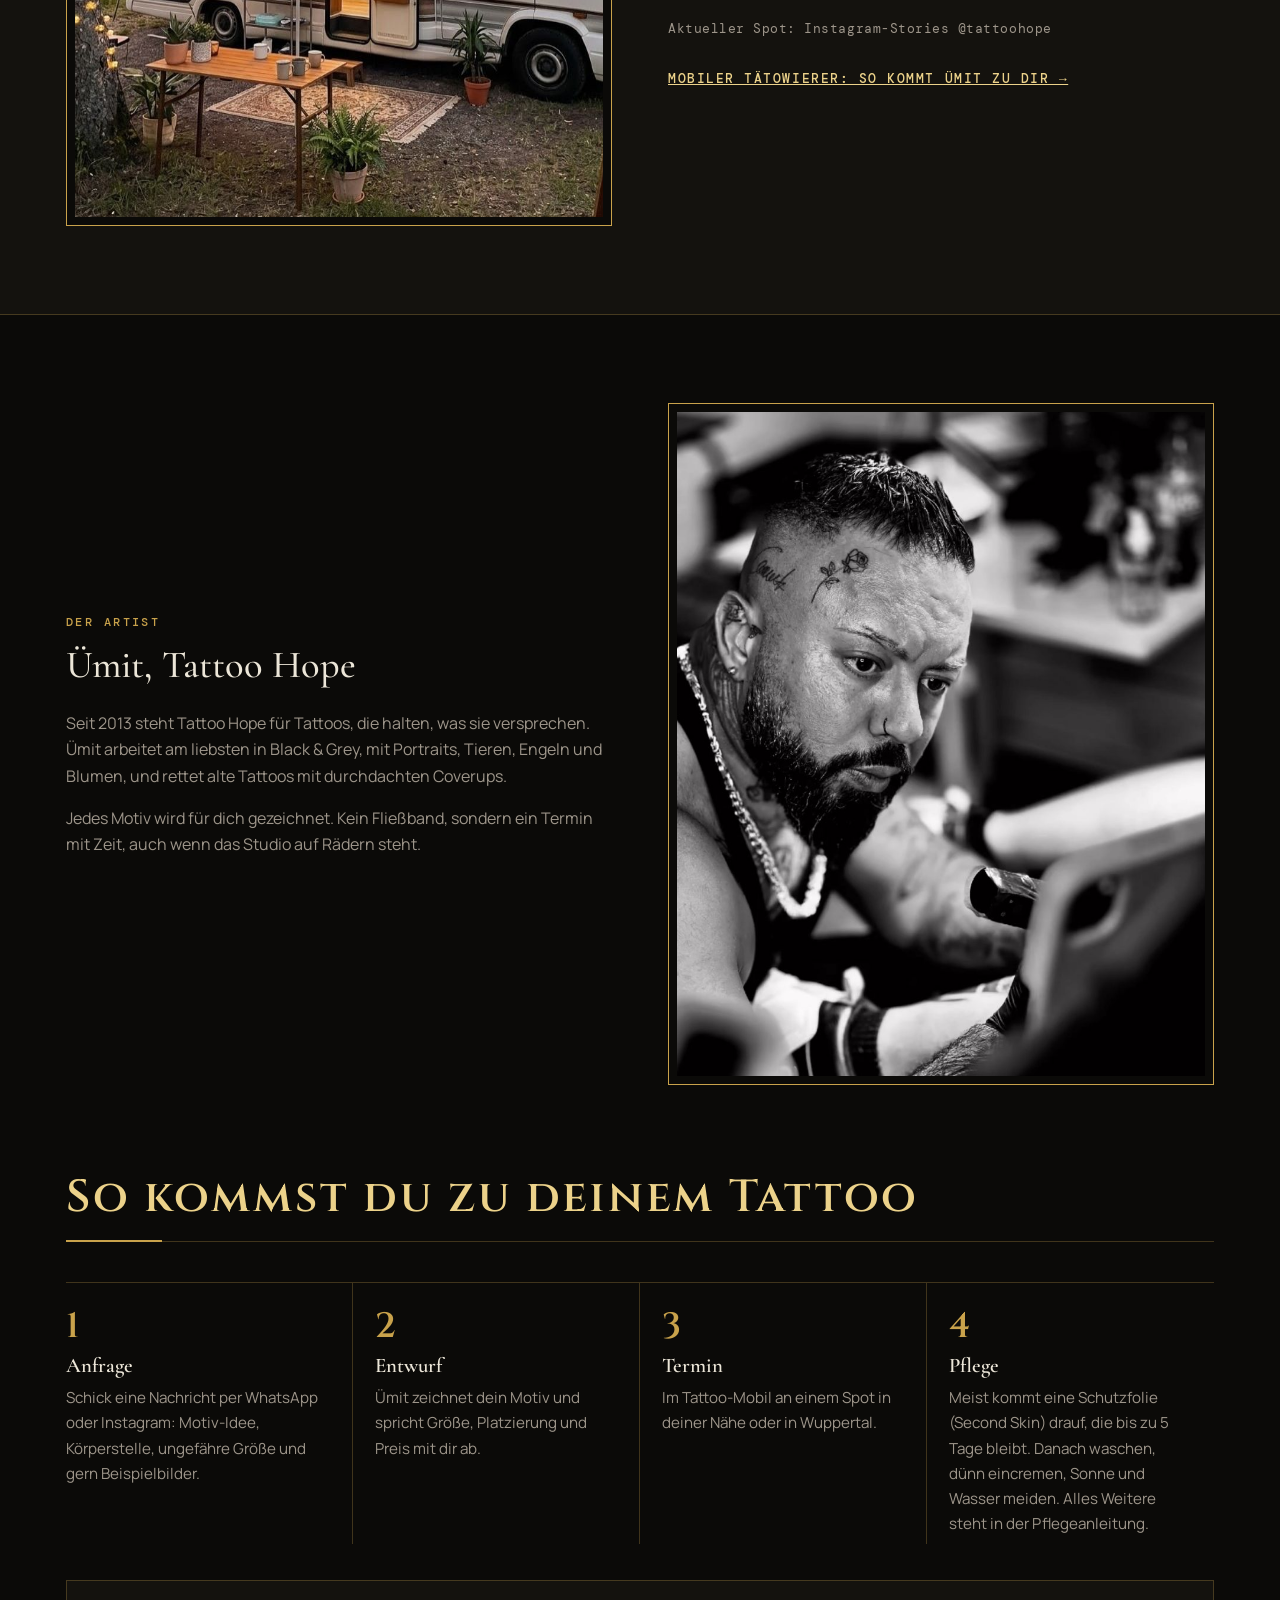
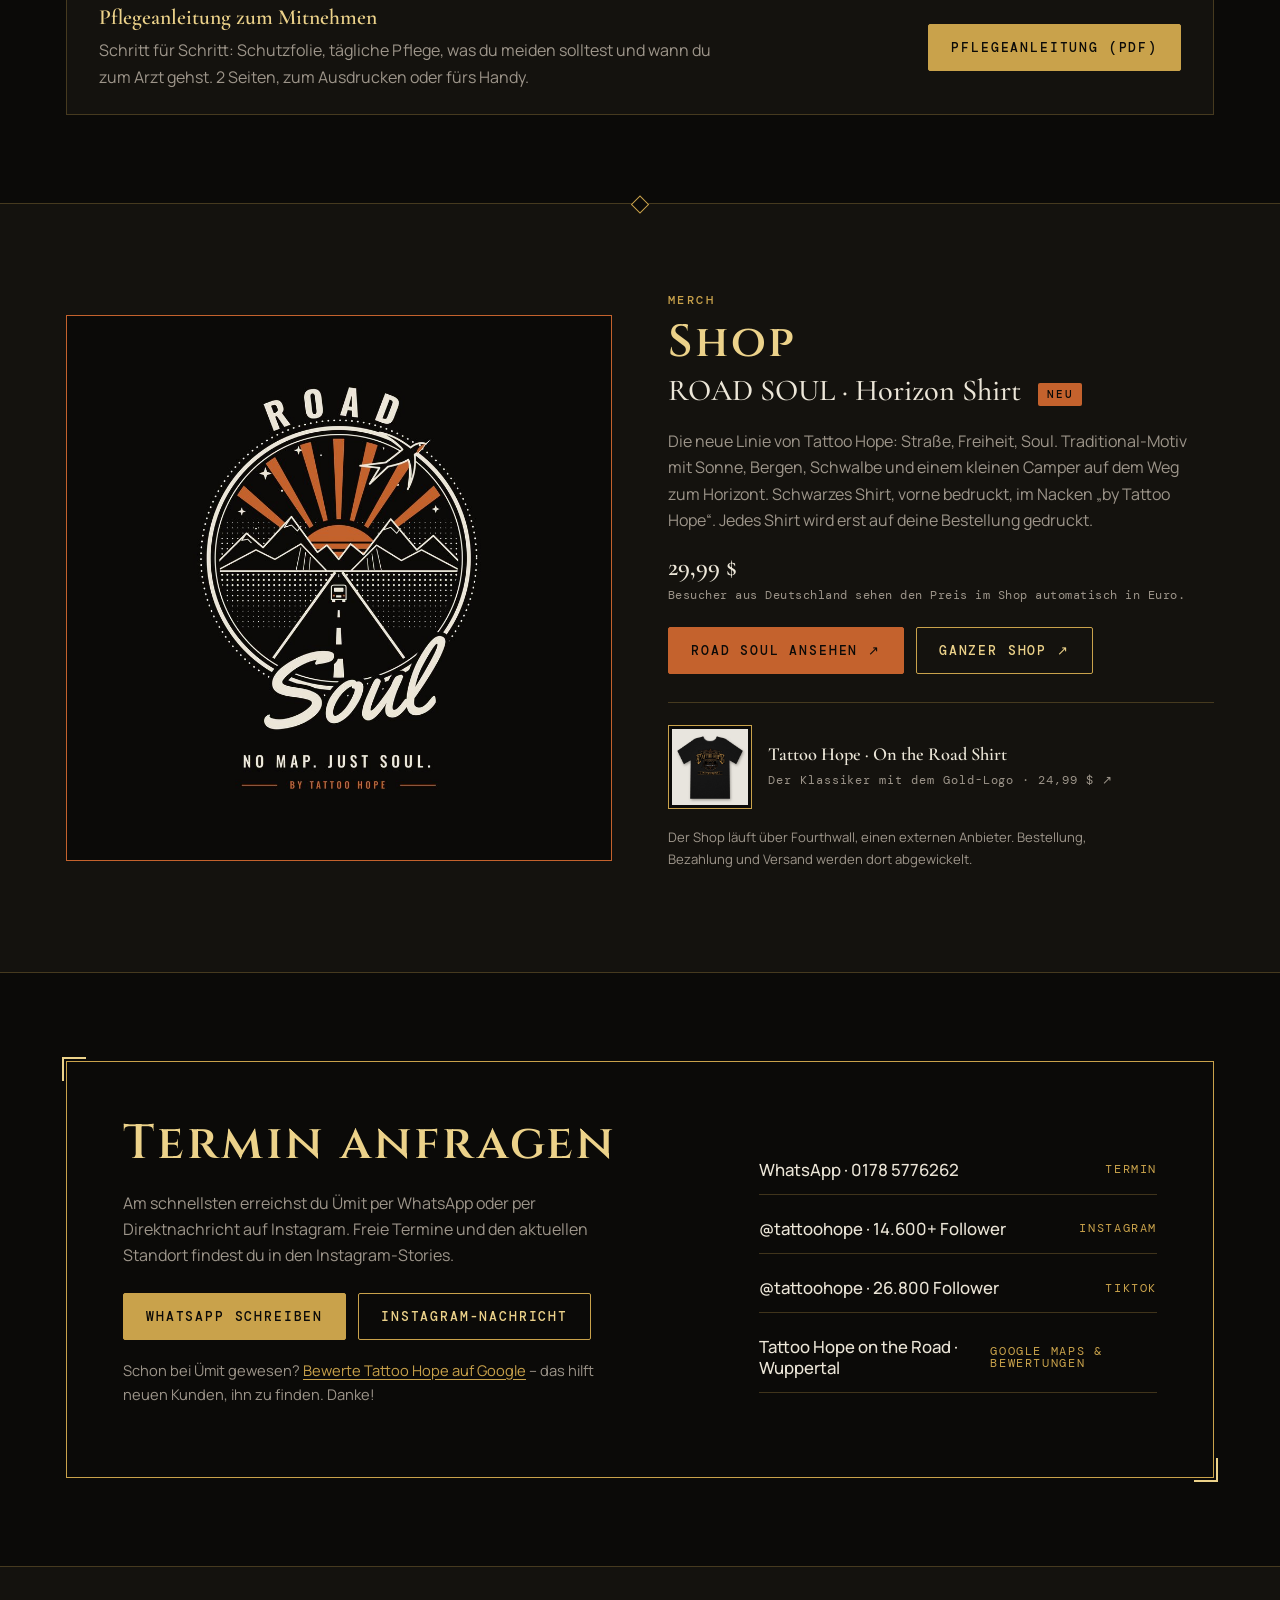
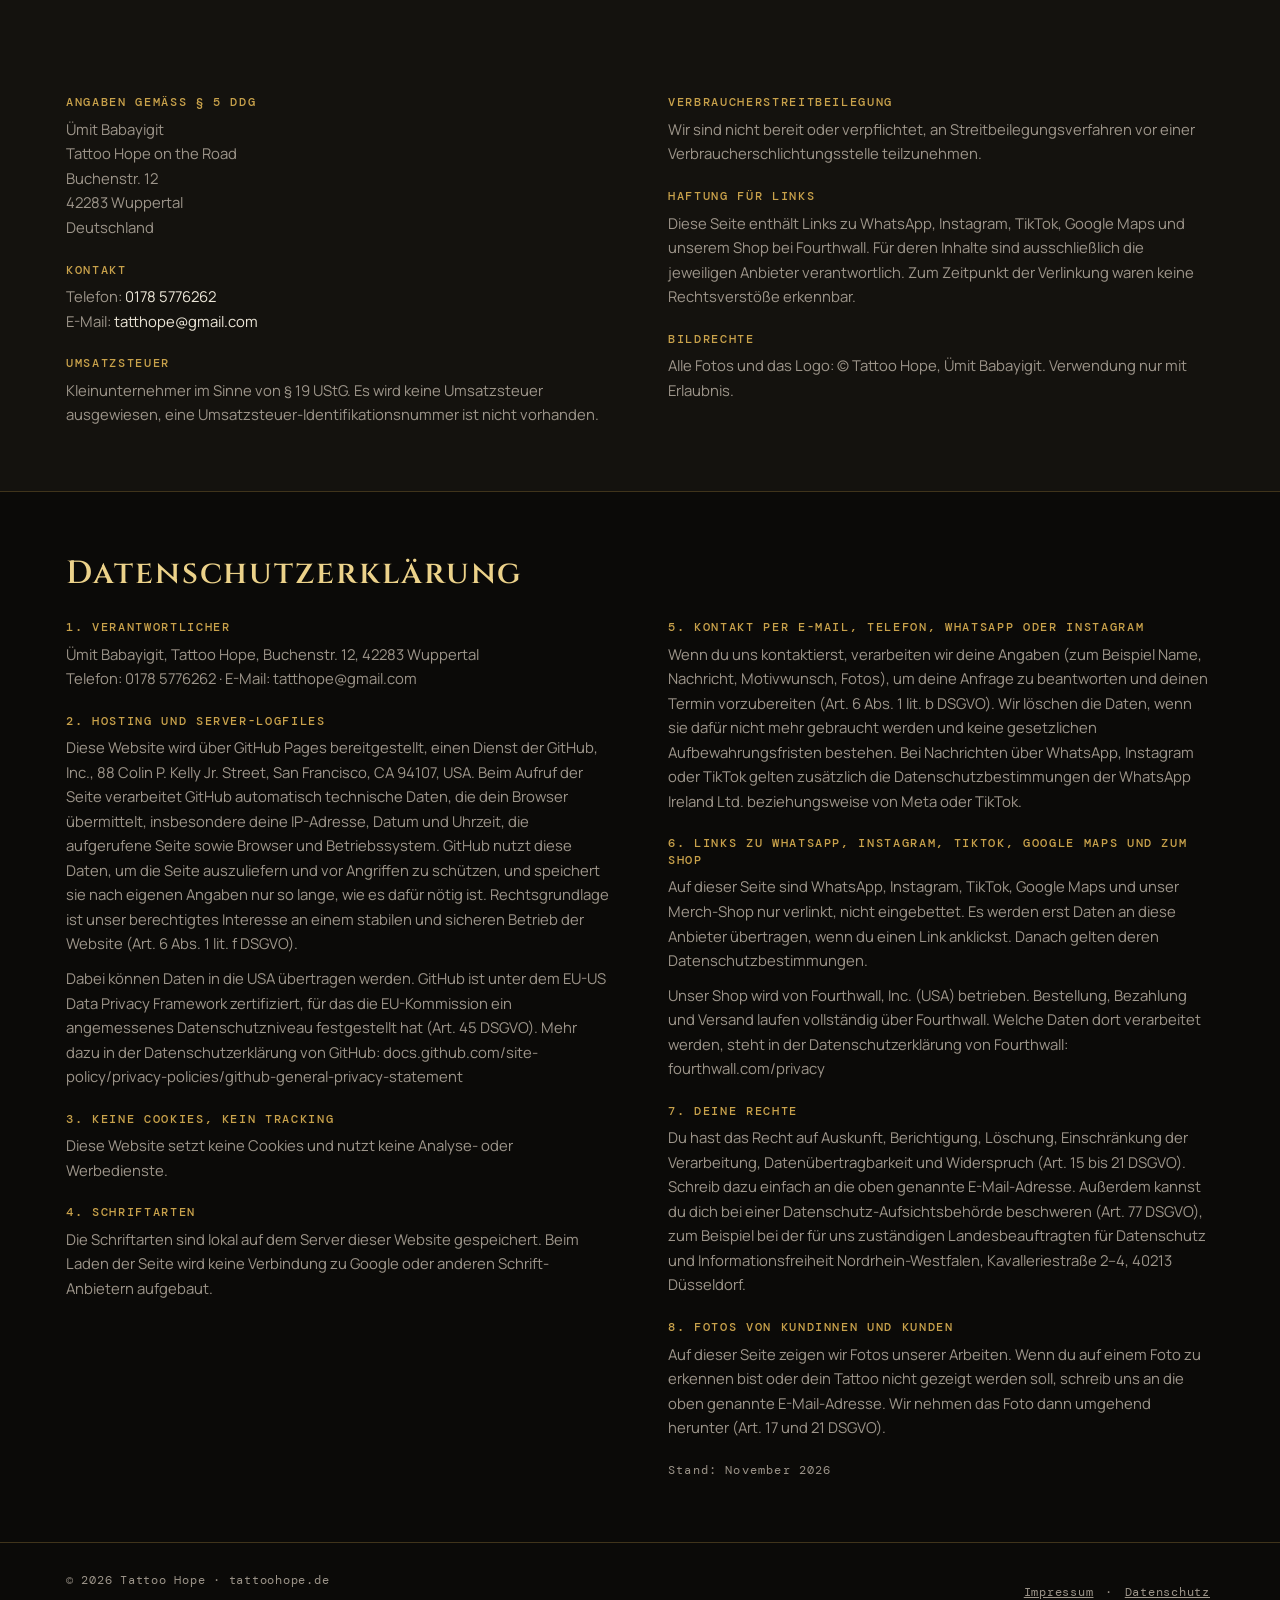
==== commit 4e09834c: "Neue Seite: Mobiler Tätowierer – Tattoo Hope kommt zu dir - /mobiler-taetowierer/: Ablauf ohne Fahrt" ====
--- a/index.html
+++ b/index.html
@@ -224,6 +224,7 @@
 .review-hint{margin-top:18px;font-size:.92rem;color:var(--ash)}
 .review-hint a{color:var(--gold);text-underline-offset:3px}
 .review-hint a:hover{color:var(--gold-hi)}
+.more-link{display:inline-block;margin-top:18px;font:500 .8rem/1.4 var(--f-mono);letter-spacing:.12em;text-transform:uppercase;color:var(--gold-hi)}
 @media (max-width:760px){.contact .box{grid-template-columns:1fr}}
 
 .legal{border-top:1px solid var(--line);padding-block:64px;background:var(--soot)}
@@ -982,6 +983,7 @@
           <li>Wuppertal</li><li>Hamburg</li><li>Magdeburg</li><li>Darmstadt</li><li>Mannheim</li><li>Würzburg</li><li>Stuttgart</li><li>Bayern</li>
         </ul>
         <p class="note">Aktueller Spot: Instagram-Stories @tattoohope</p>
+        <a class="more-link" href="/mobiler-taetowierer/">Mobiler Tätowierer: so kommt Ümit zu dir →</a>
       </div>
     </div>
   </section>
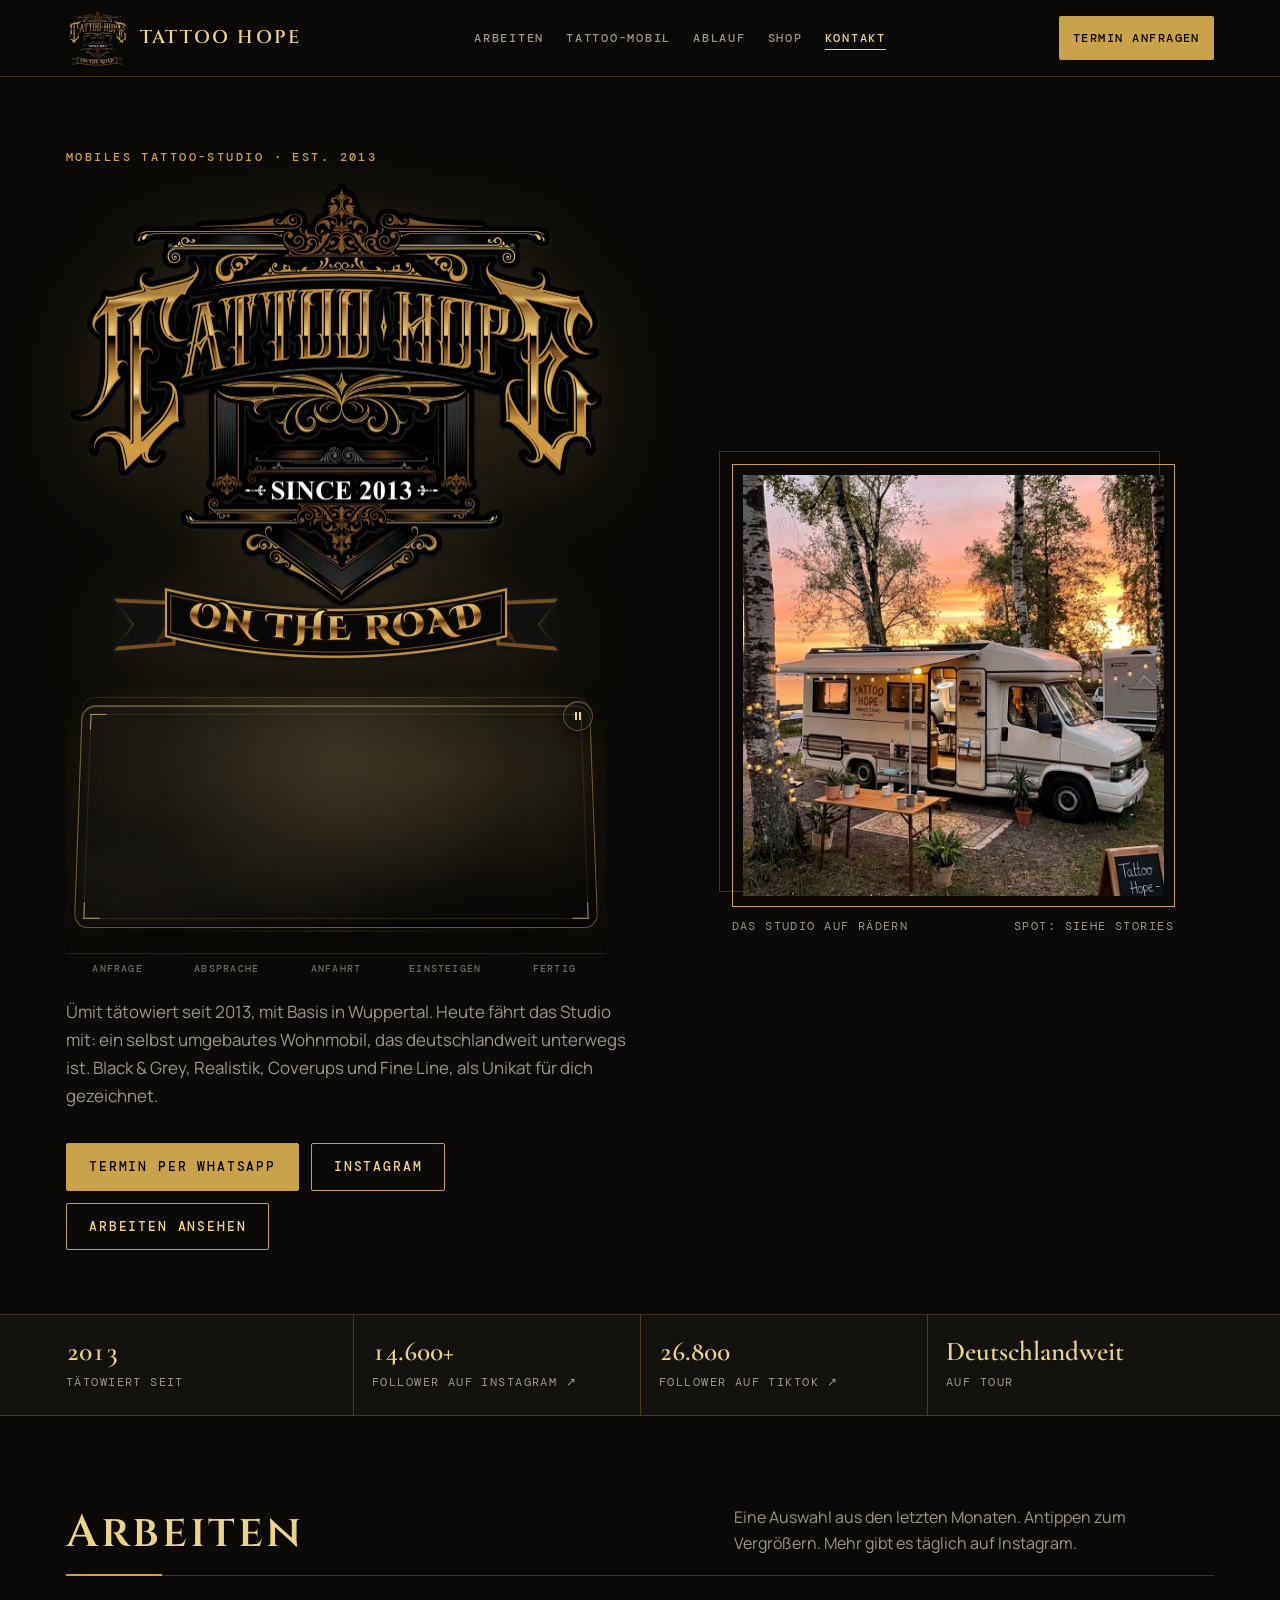
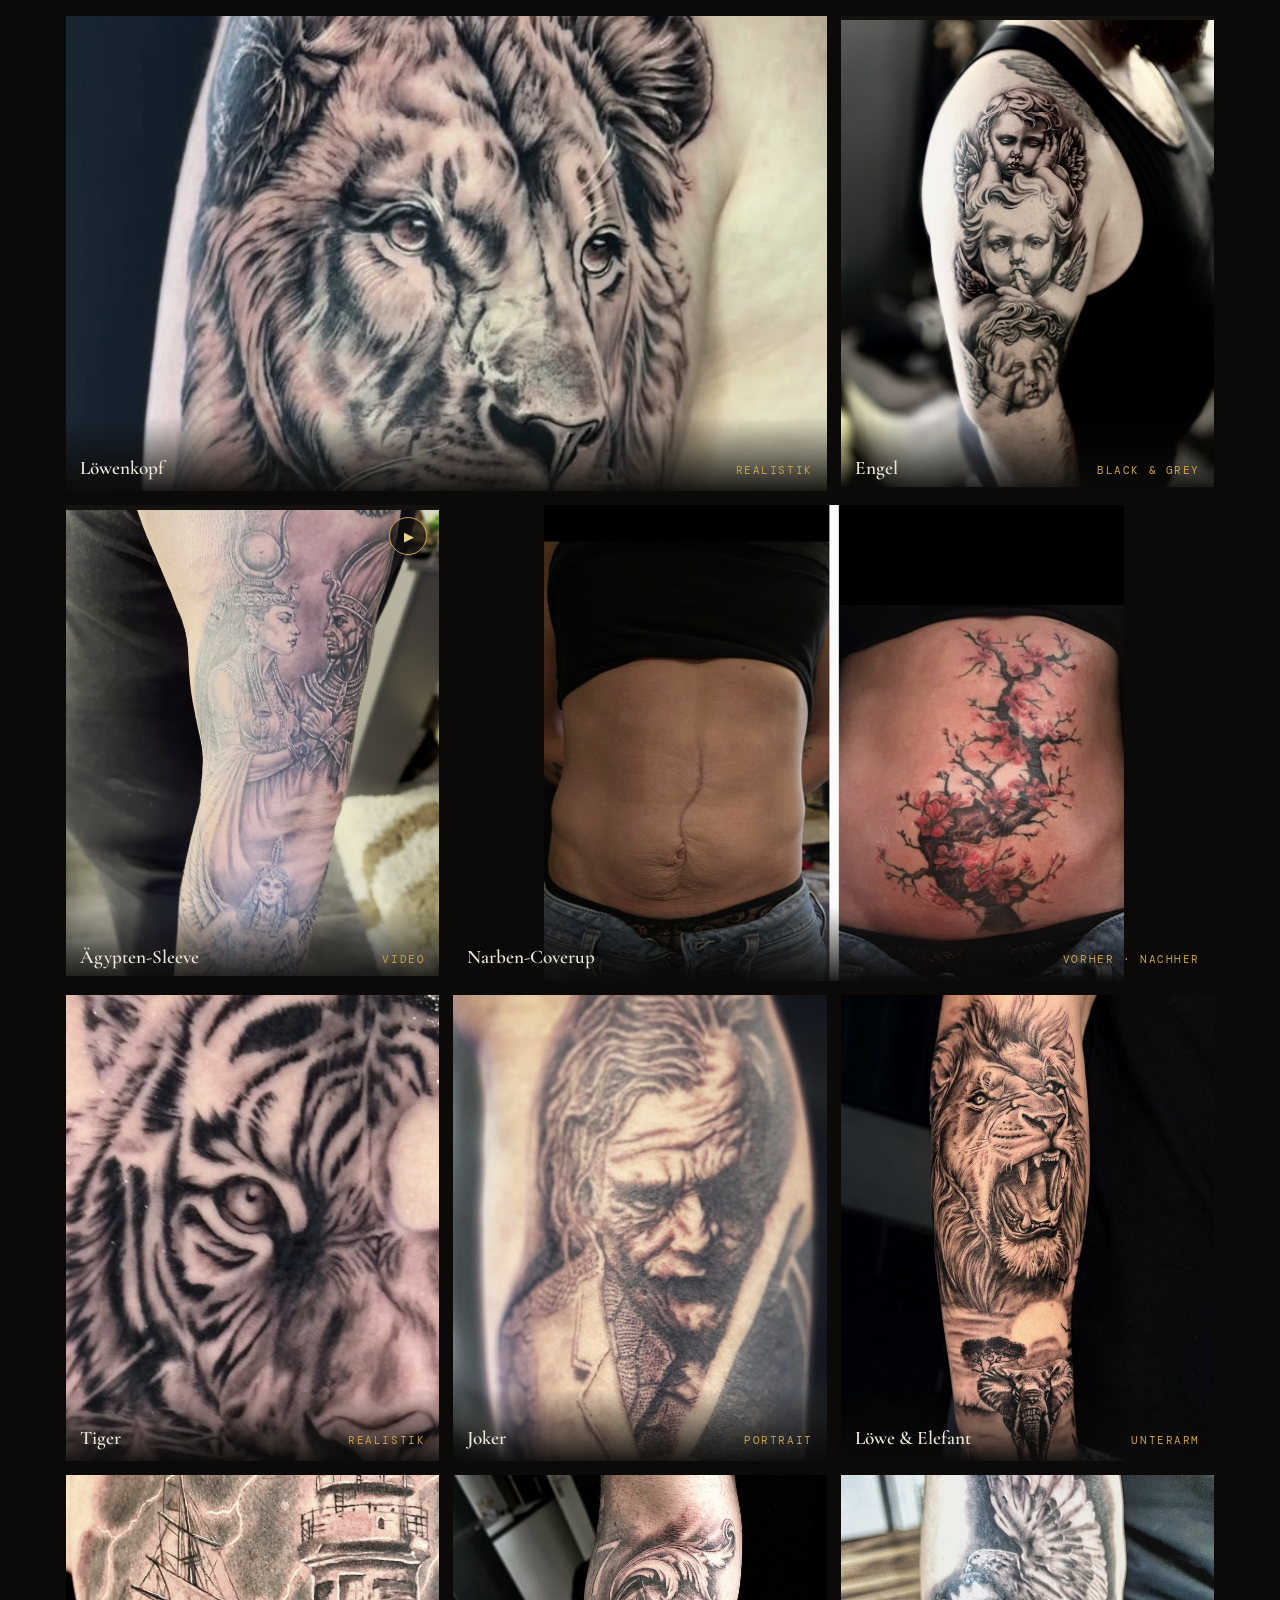
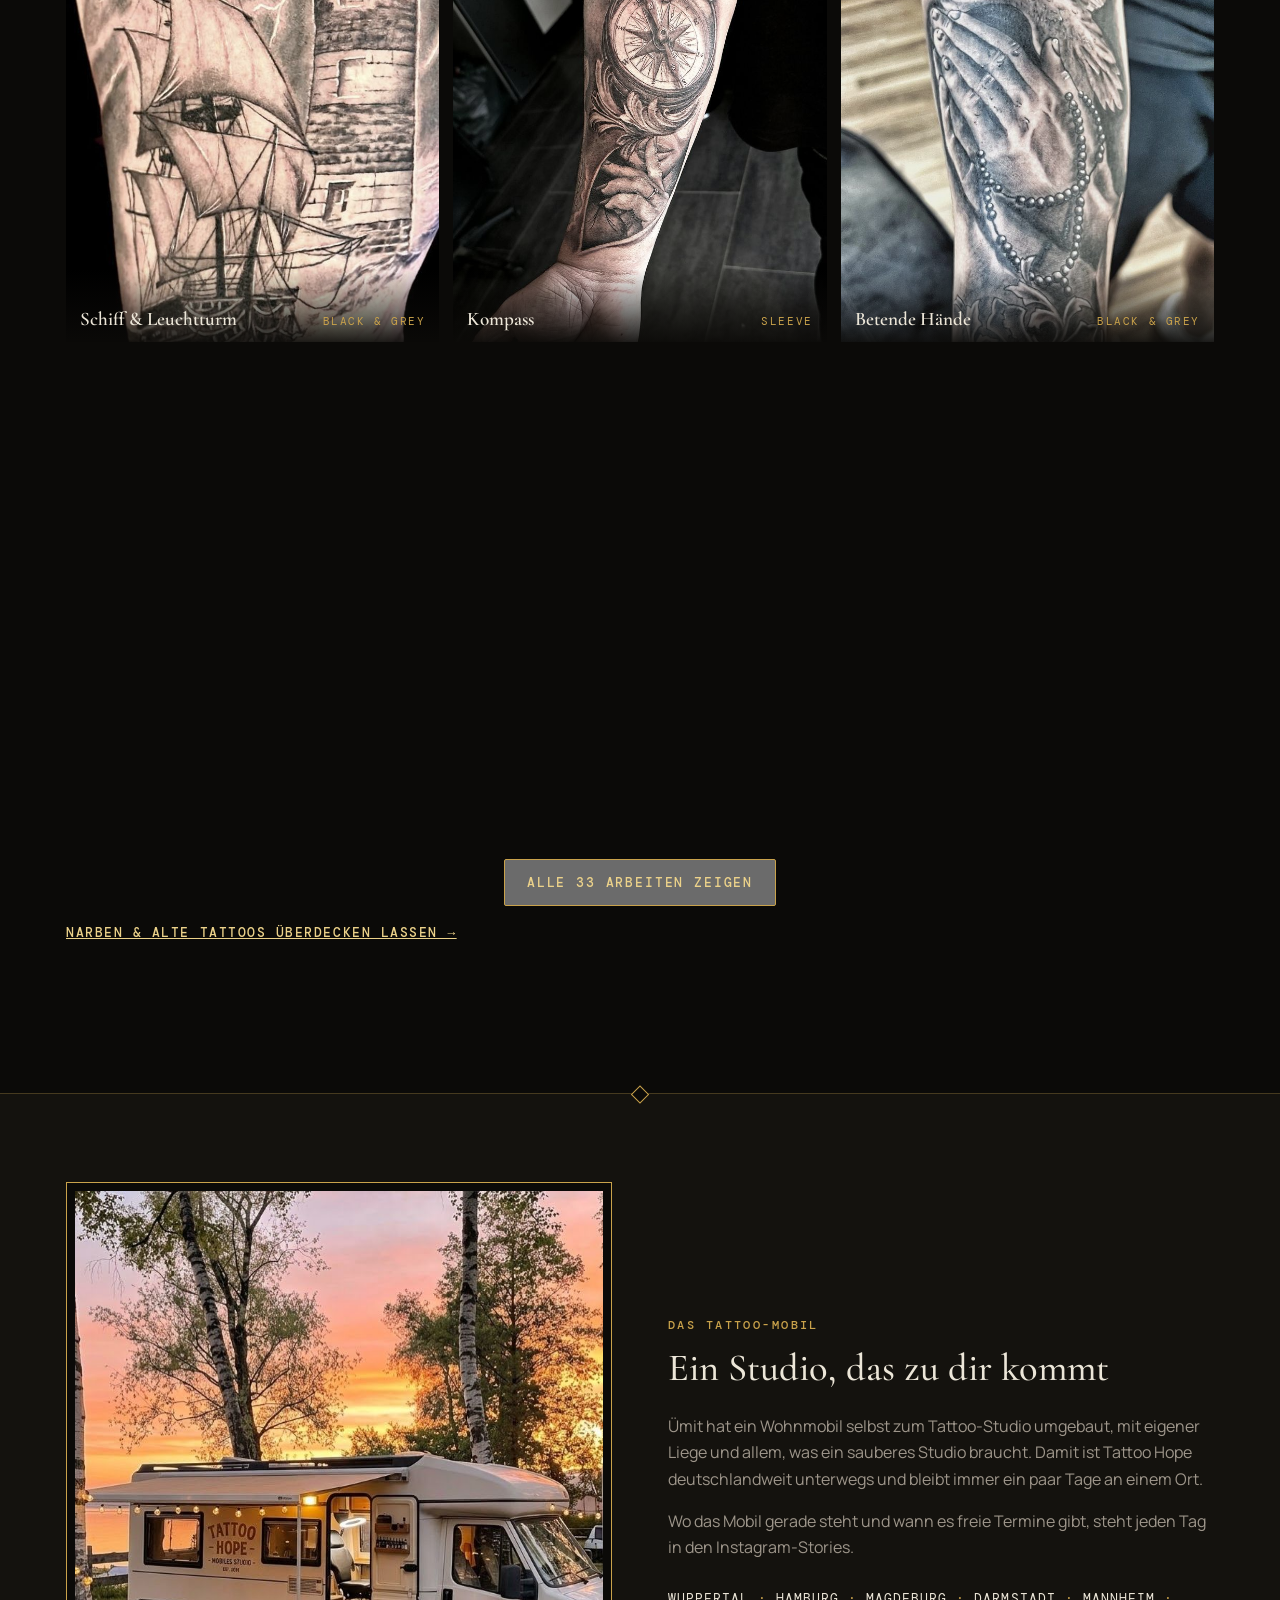
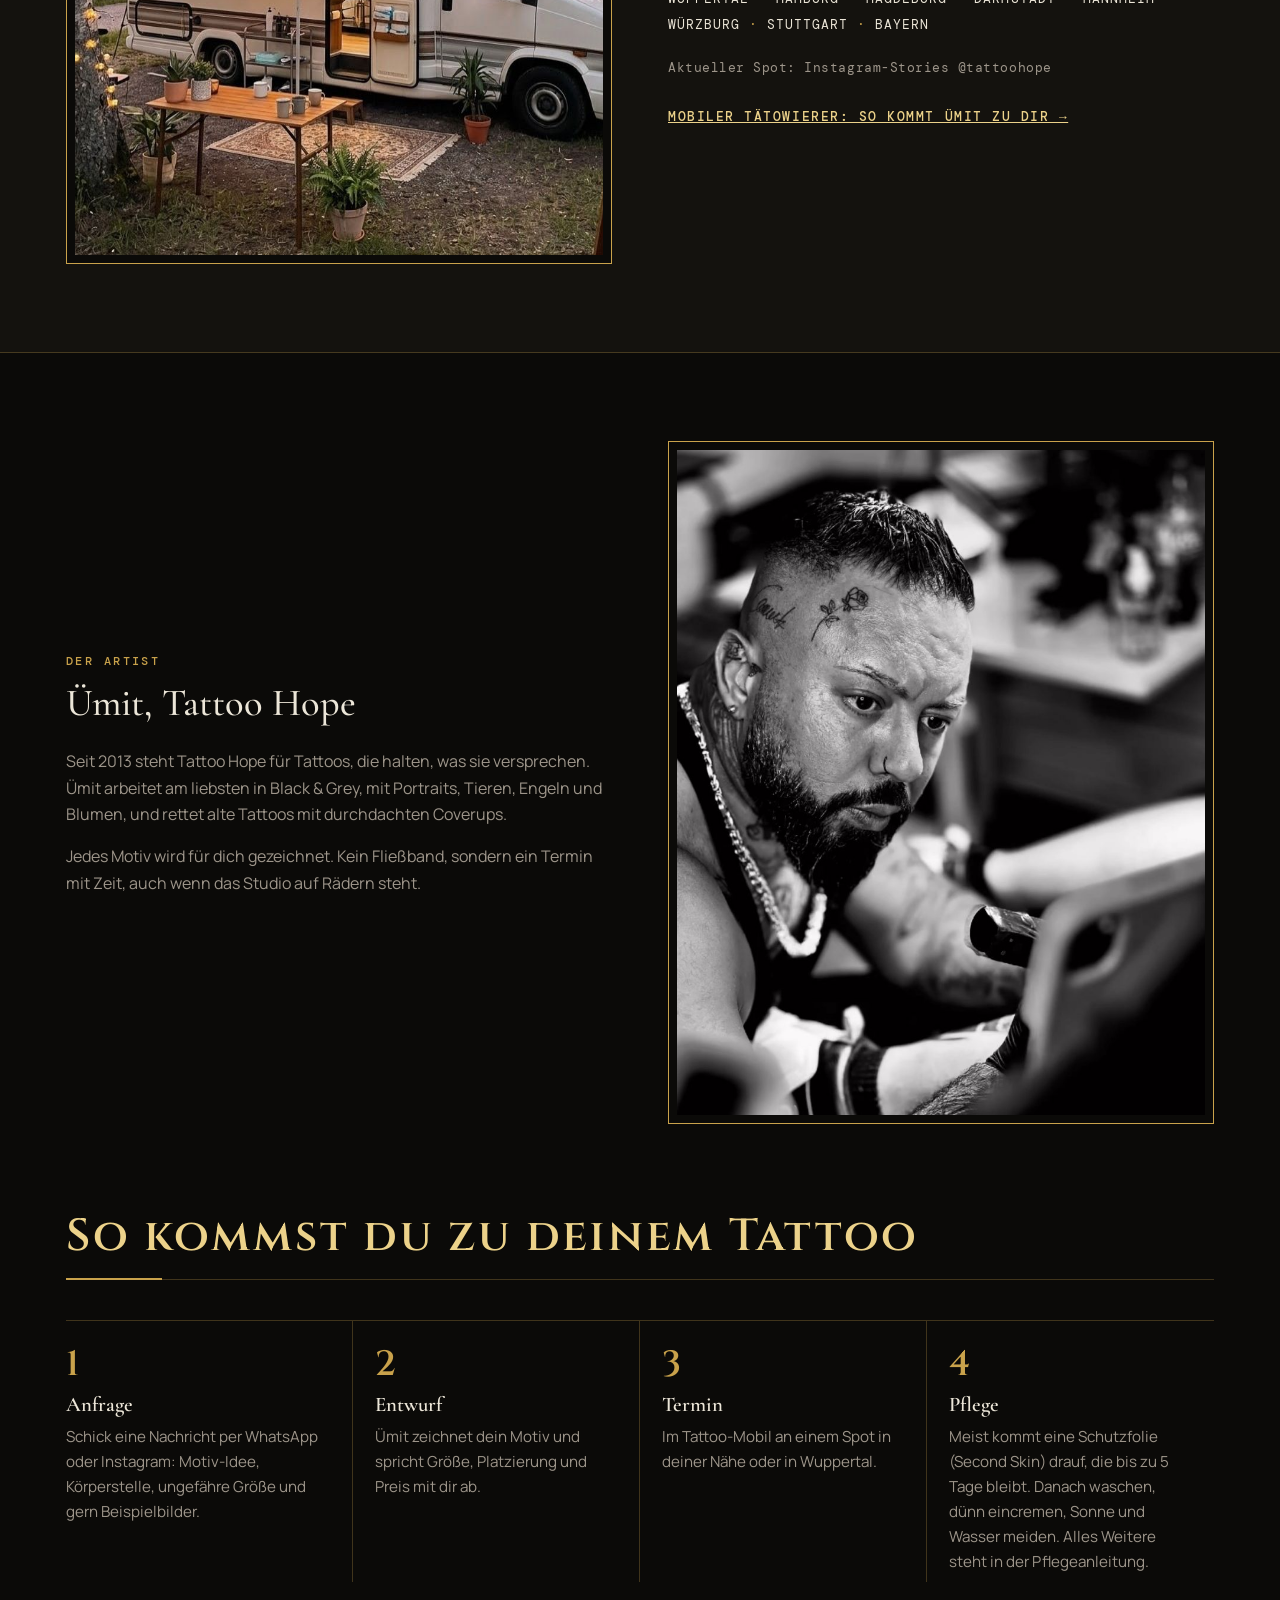
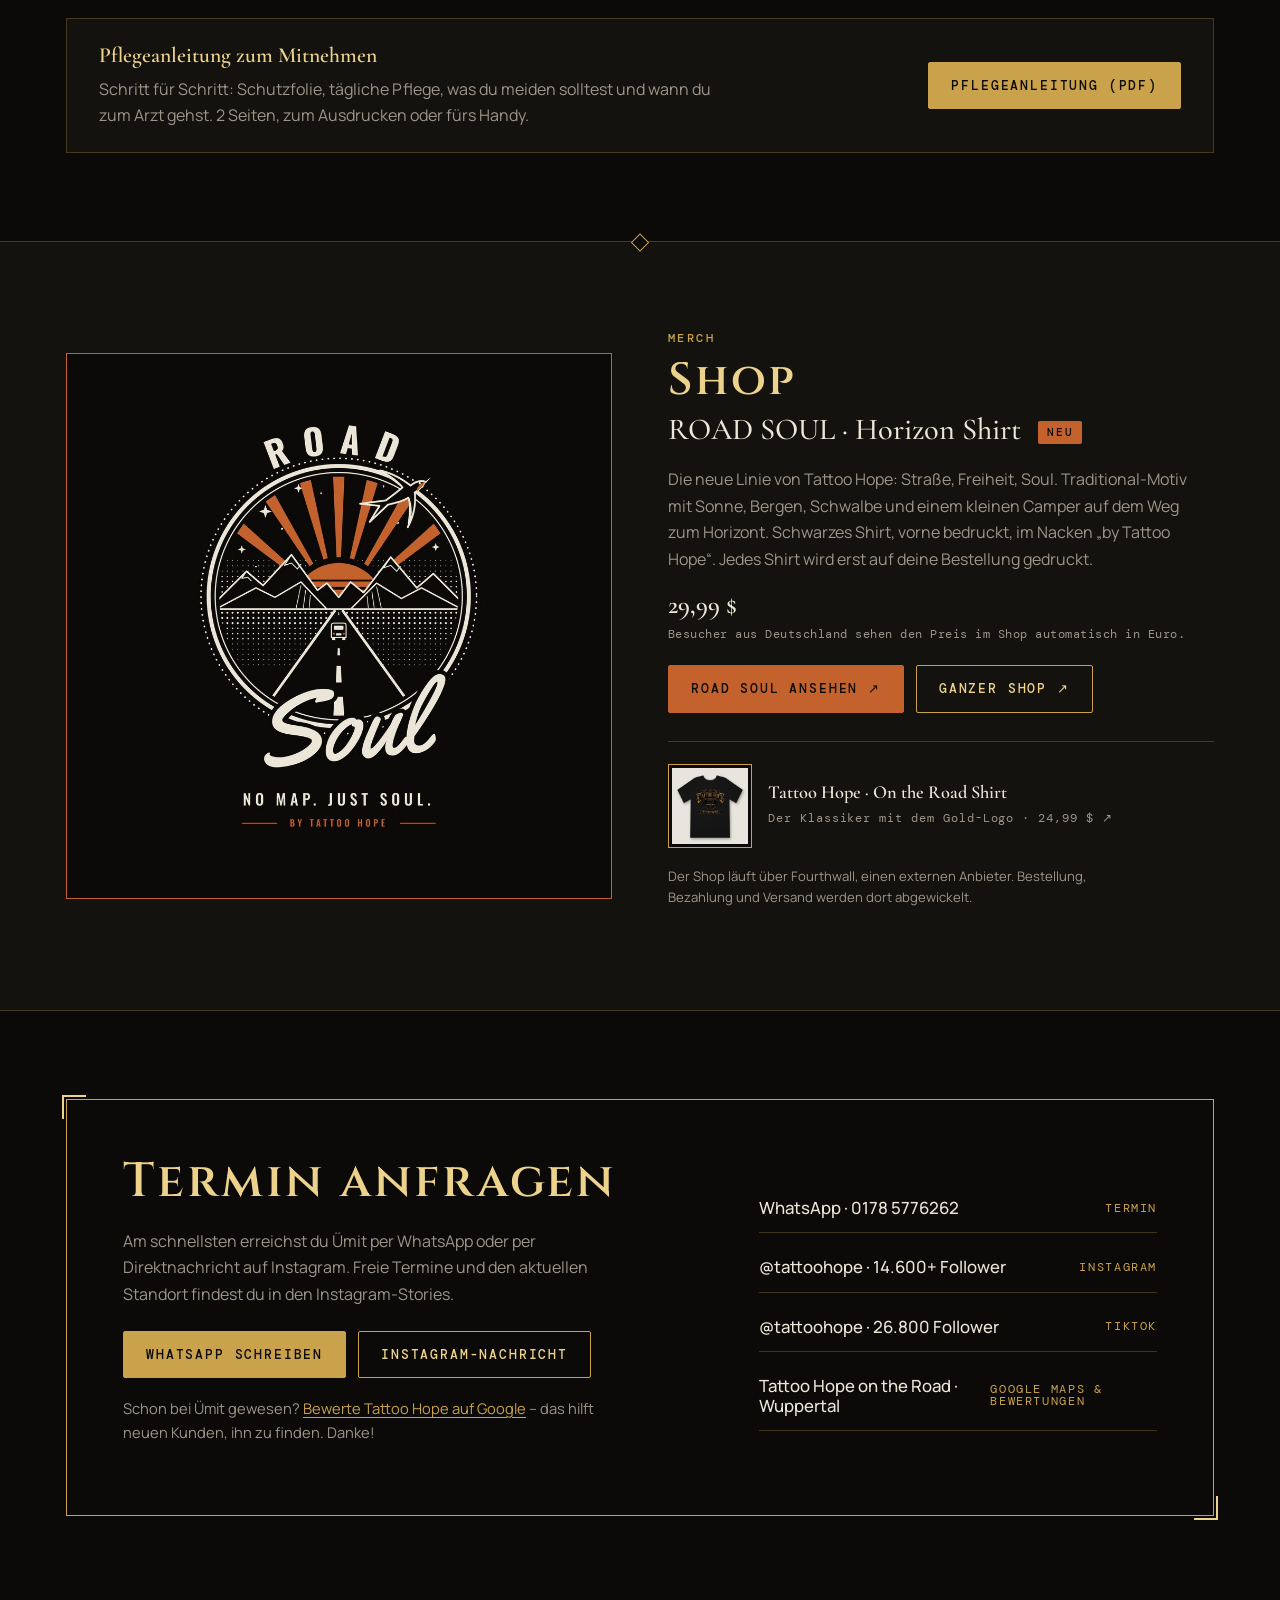
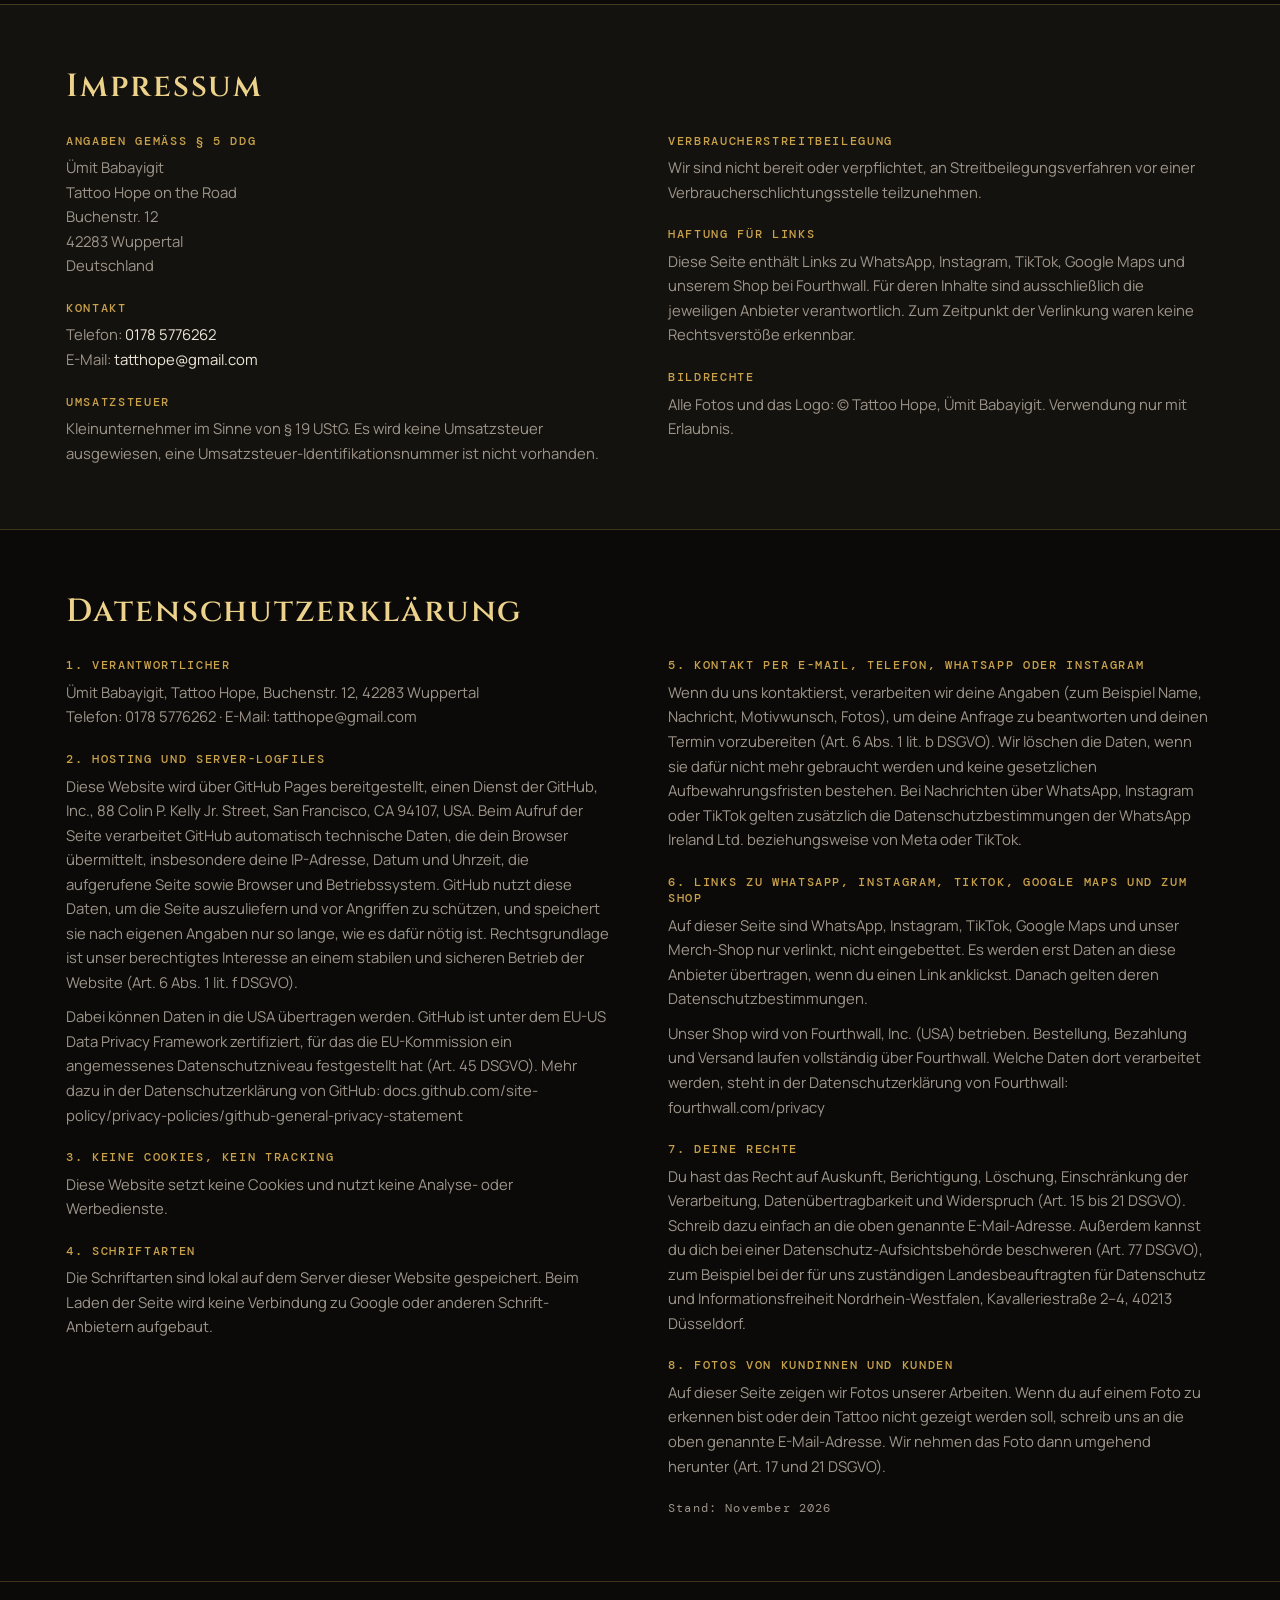
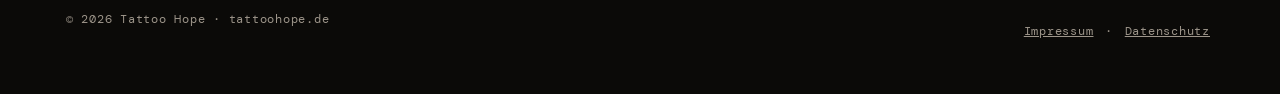
==== commit 01e842c6: "Neue Seite: Narben-Coverup – Narben und alte Tattoos überdecken - /narben-coverup/: Vorher-Nachher m" ====
--- a/index.html
+++ b/index.html
@@ -965,6 +965,7 @@
         <button class="work more" data-full="img/arbeiten/devil_schriftzug_l.jpg"><img src="img/arbeiten/devil_schriftzug_s.jpg" alt="Schriftzug Devil mit rotem Schatten am unteren Rücken" loading="lazy" width="720" height="1280"><div class="cap"><b>Devil</b><i>Lettering</i></div></button>
       </div>
       <div class="more-wrap"><button class="btn ghost" id="moreBtn" type="button" aria-expanded="false" aria-controls="gallery">Alle 33 Arbeiten zeigen</button></div>
+      <a class="more-link" href="/narben-coverup/">Narben &amp; alte Tattoos überdecken lassen →</a>
       <div class="styles" aria-label="Stilrichtungen">
         <span>Black &amp; Grey</span><span>Realistik</span><span>Portraits</span><span>Coverups</span><span>Floral</span><span>Fine Line</span><span>Custom Designs</span>
       </div>
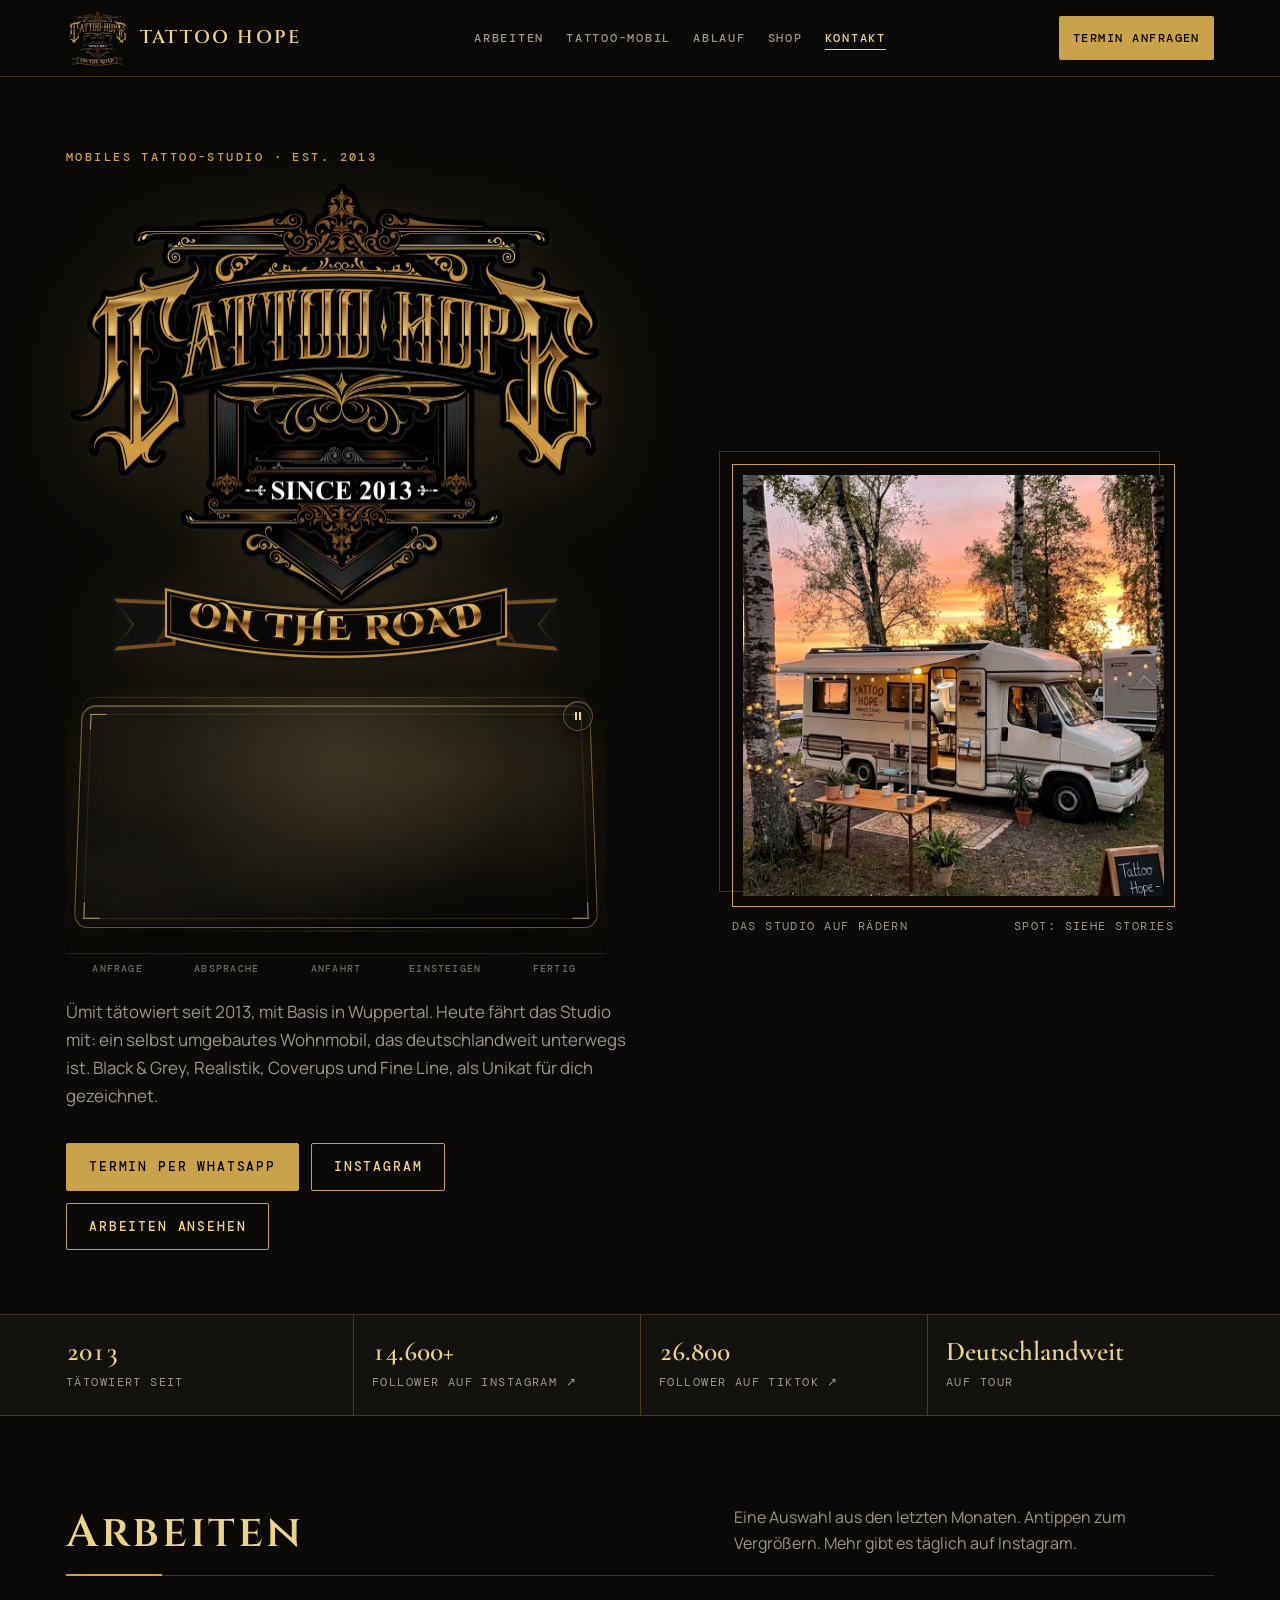
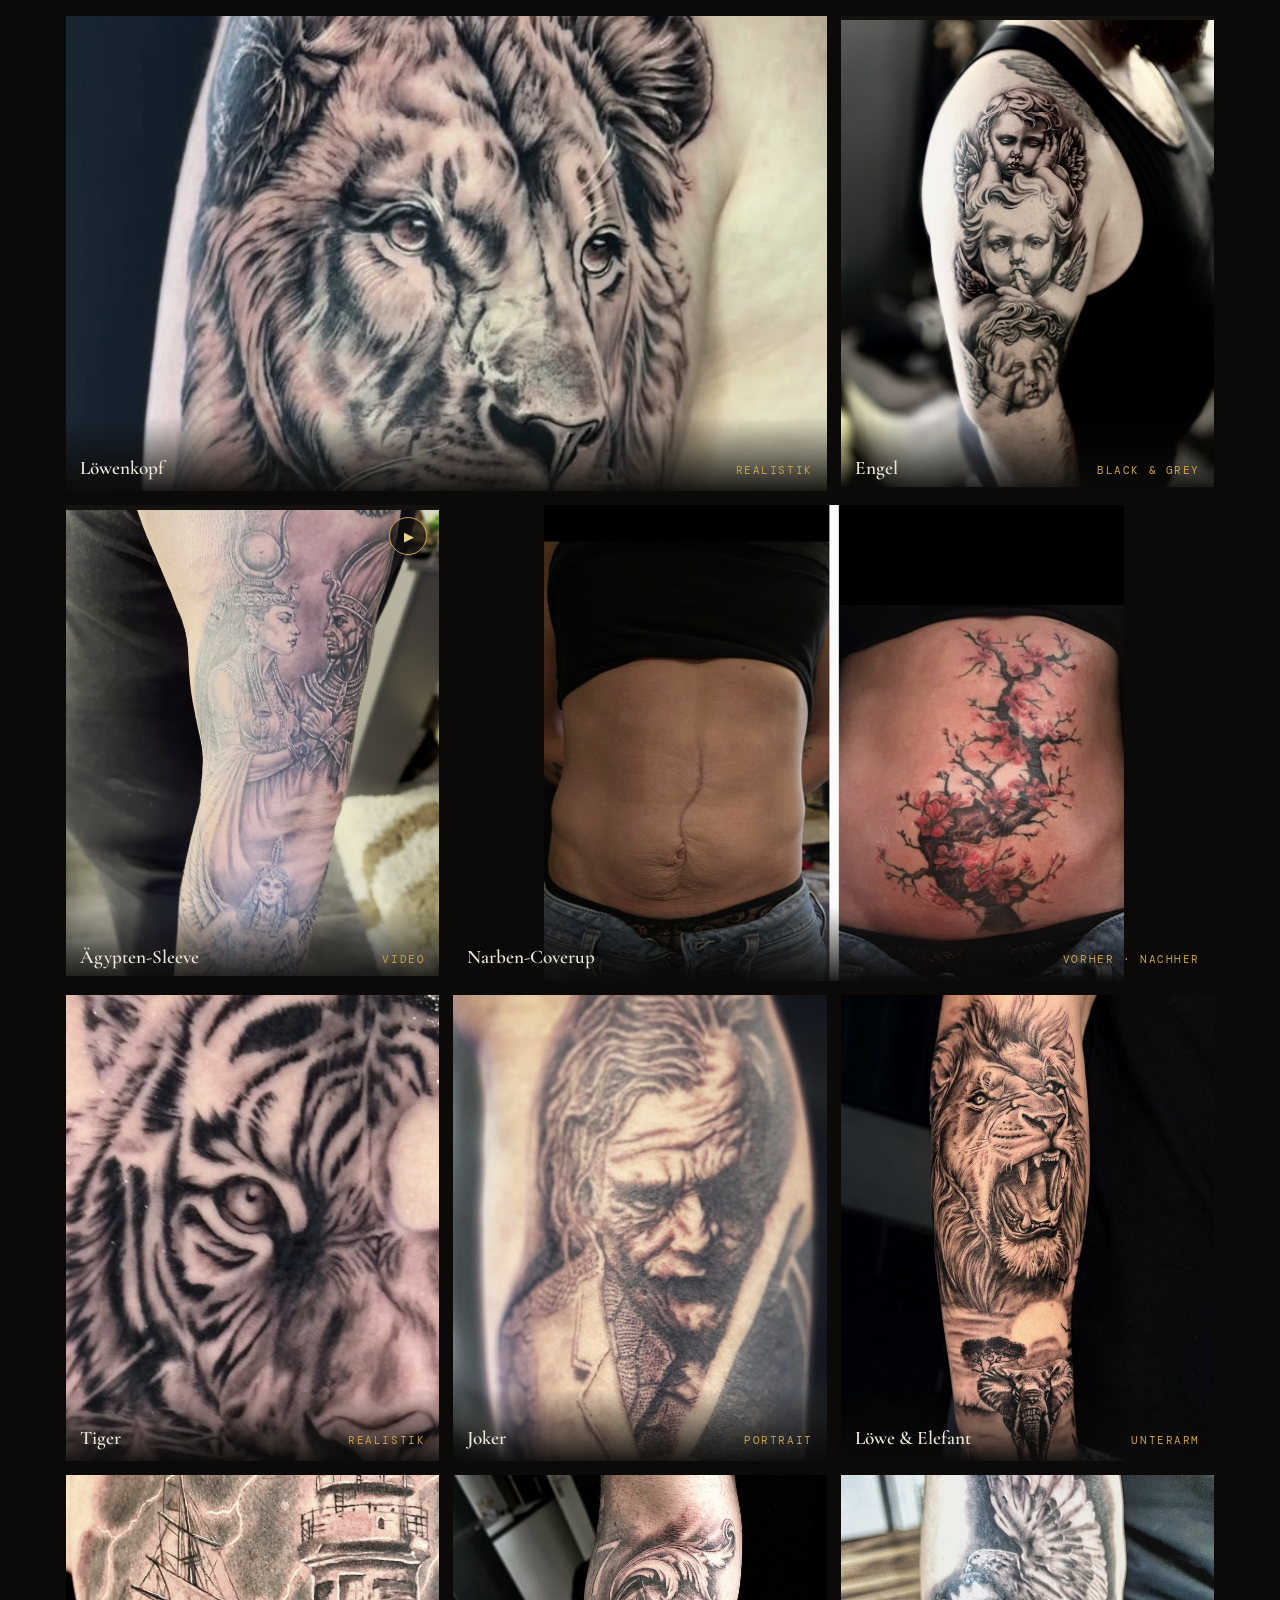
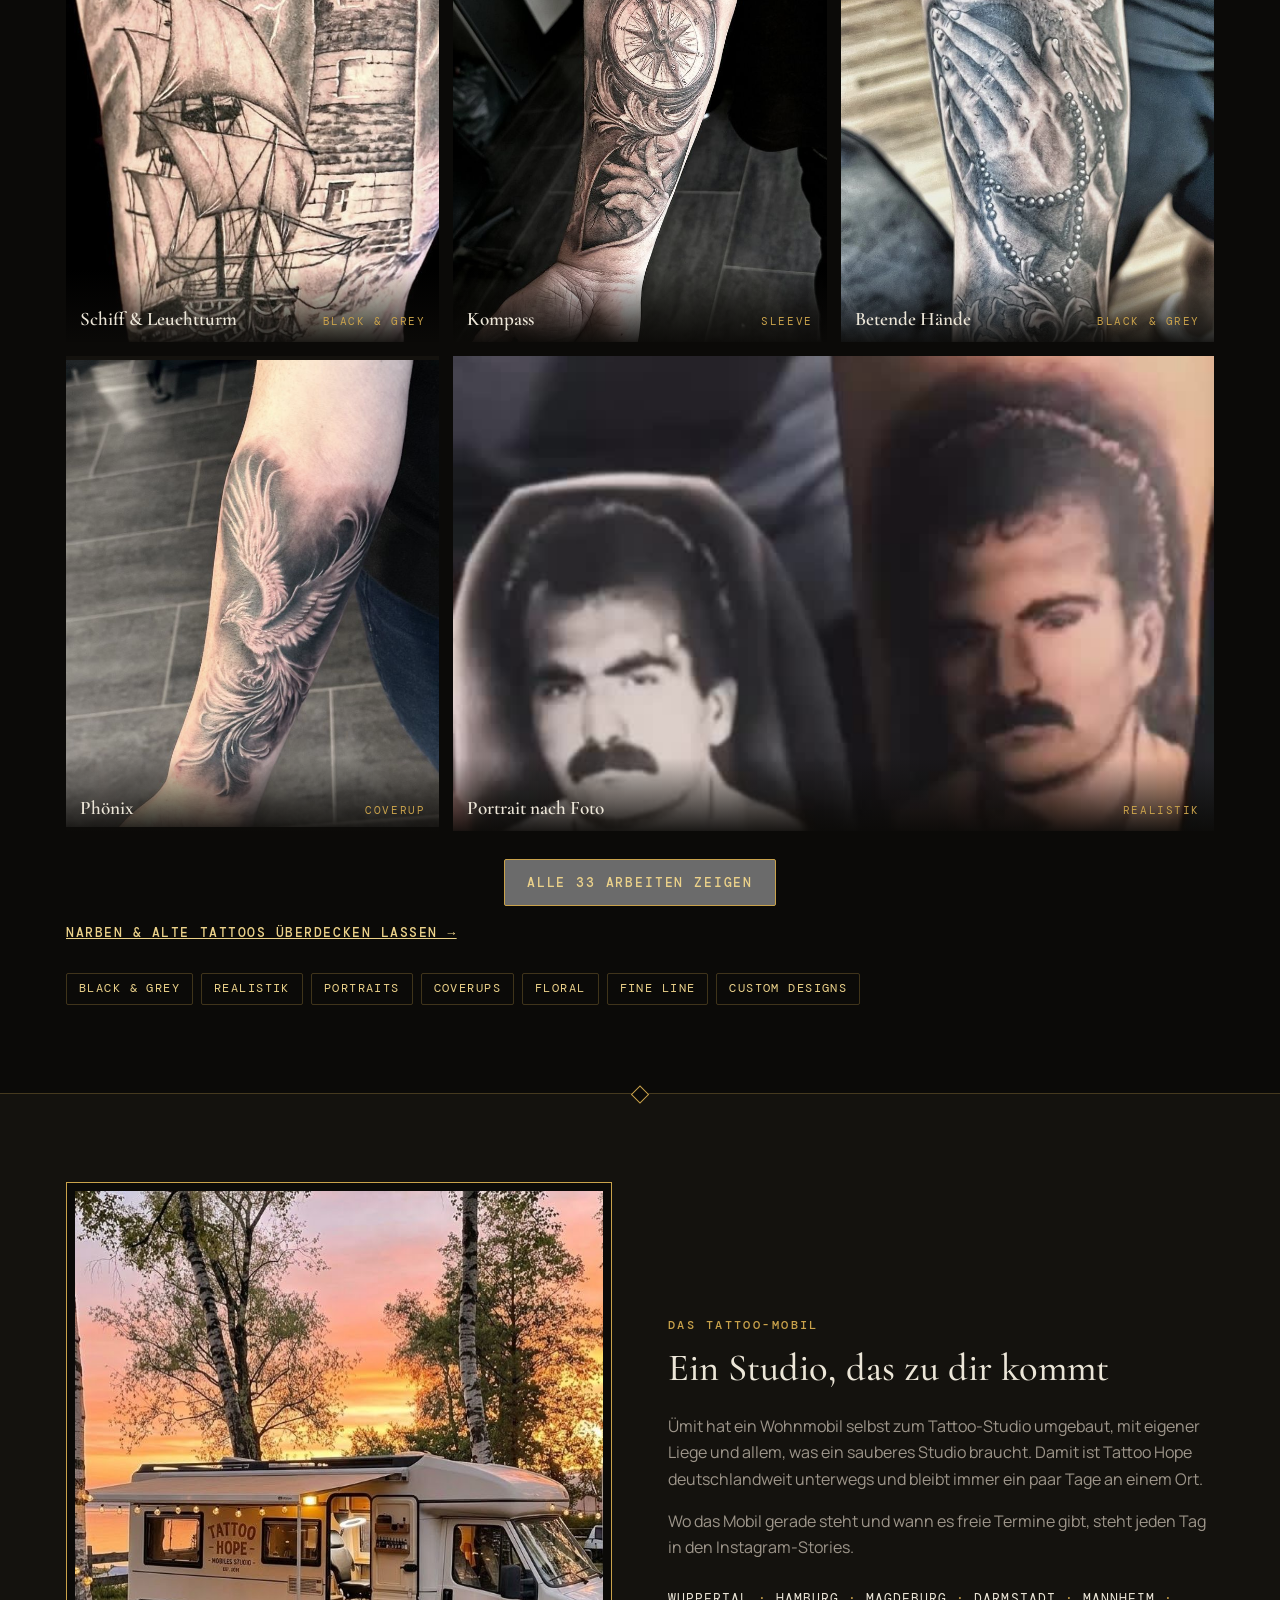
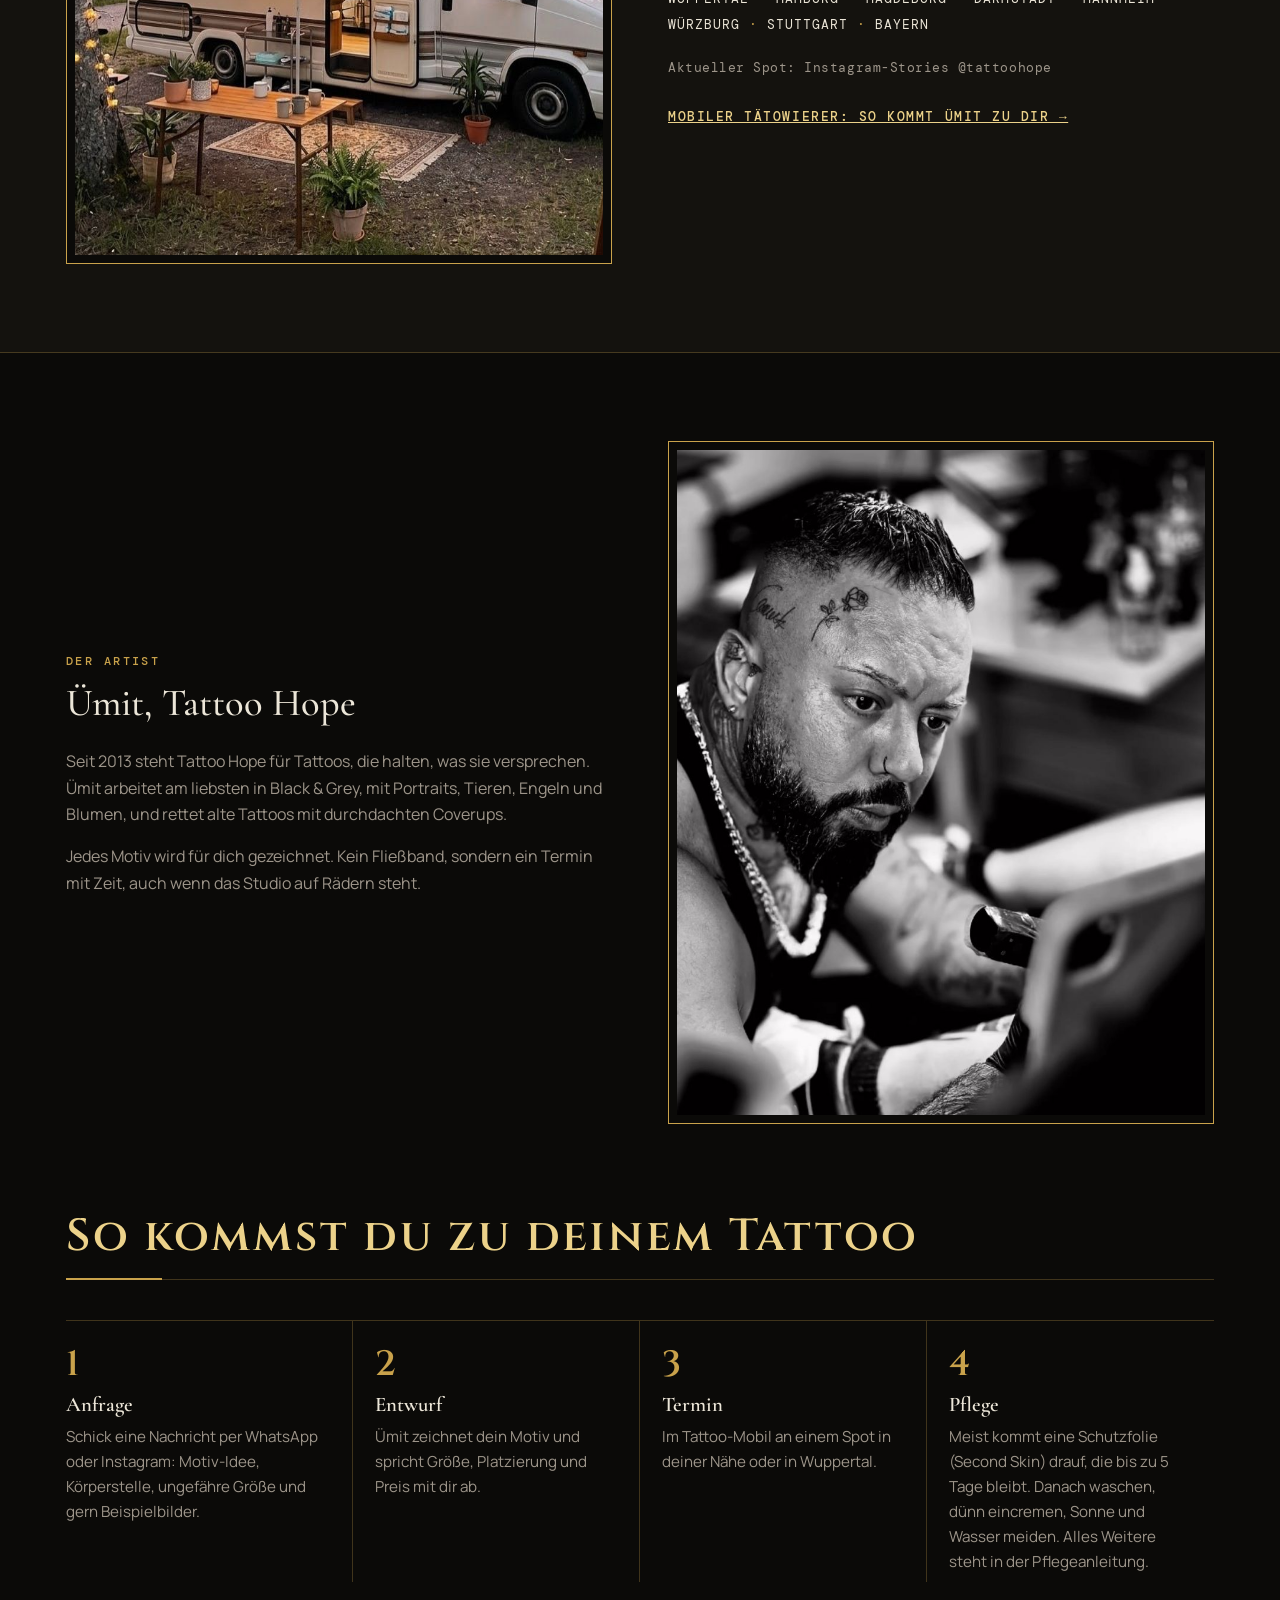
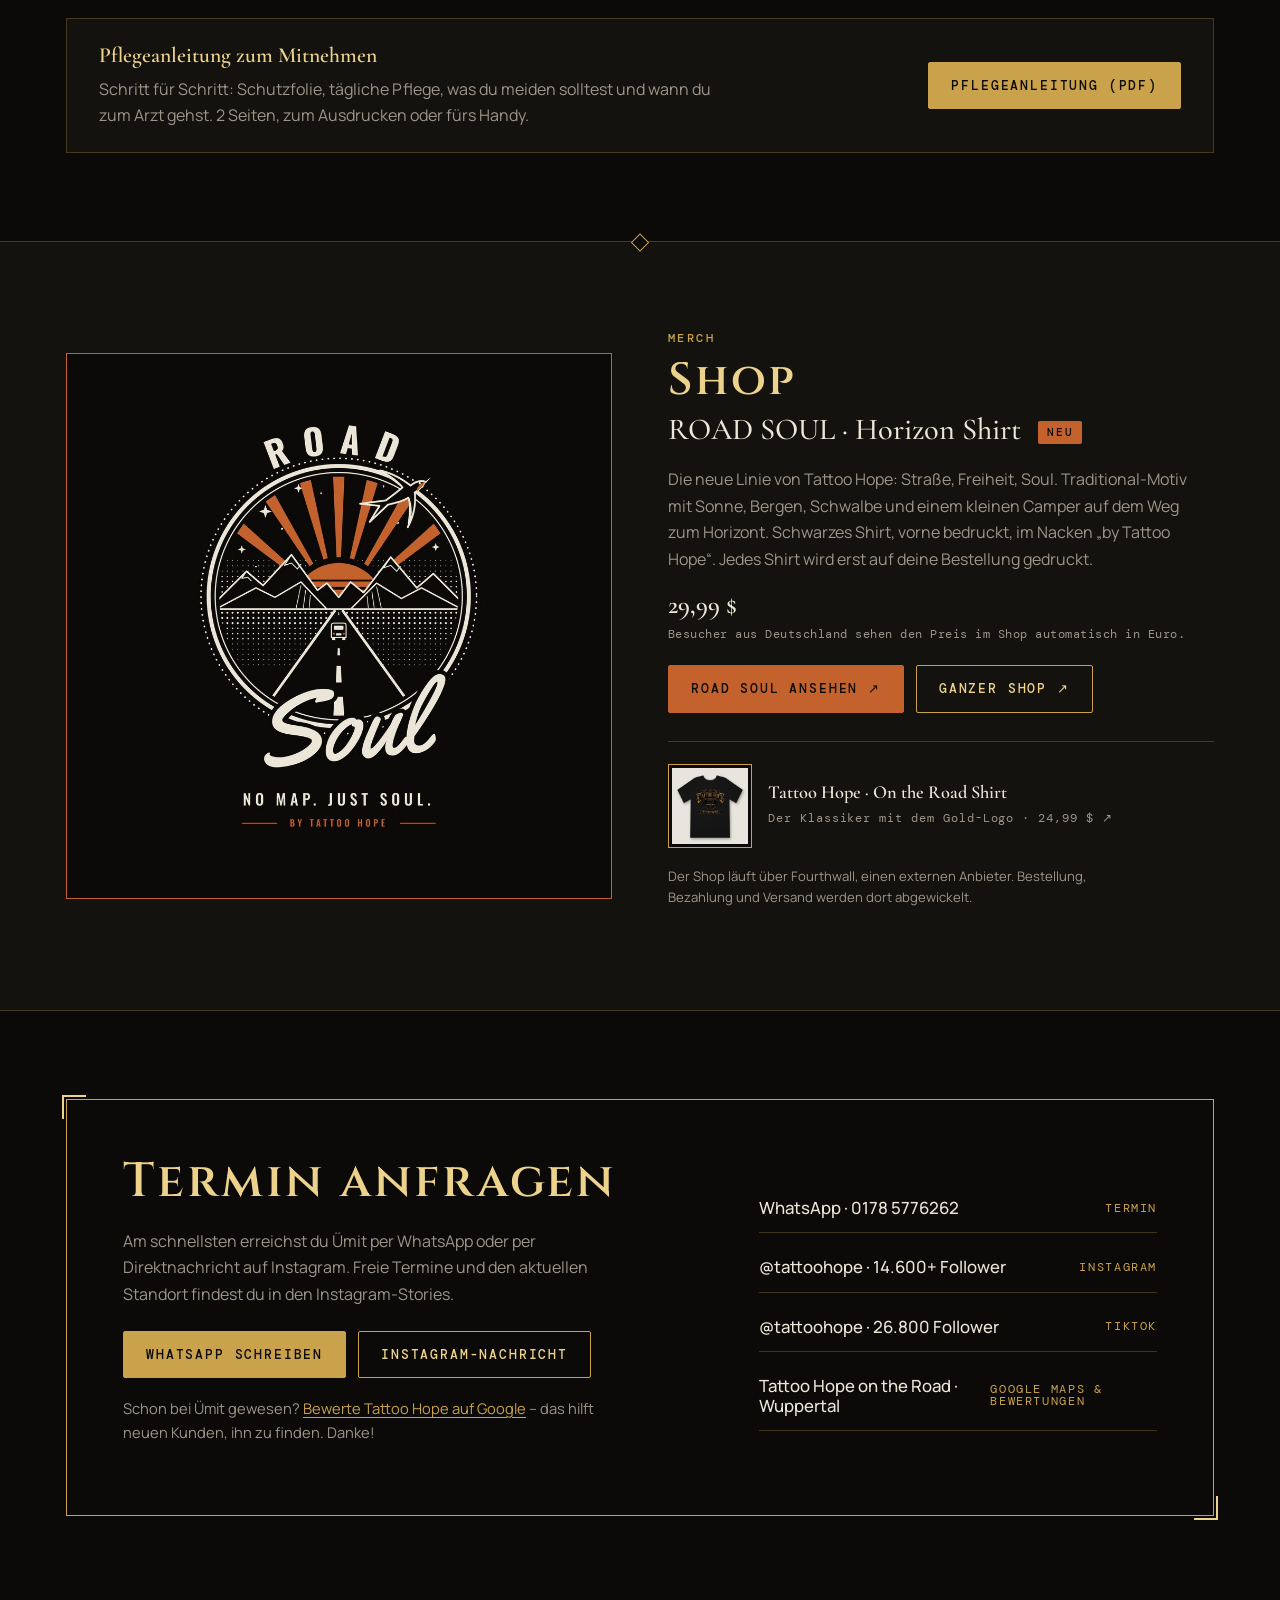
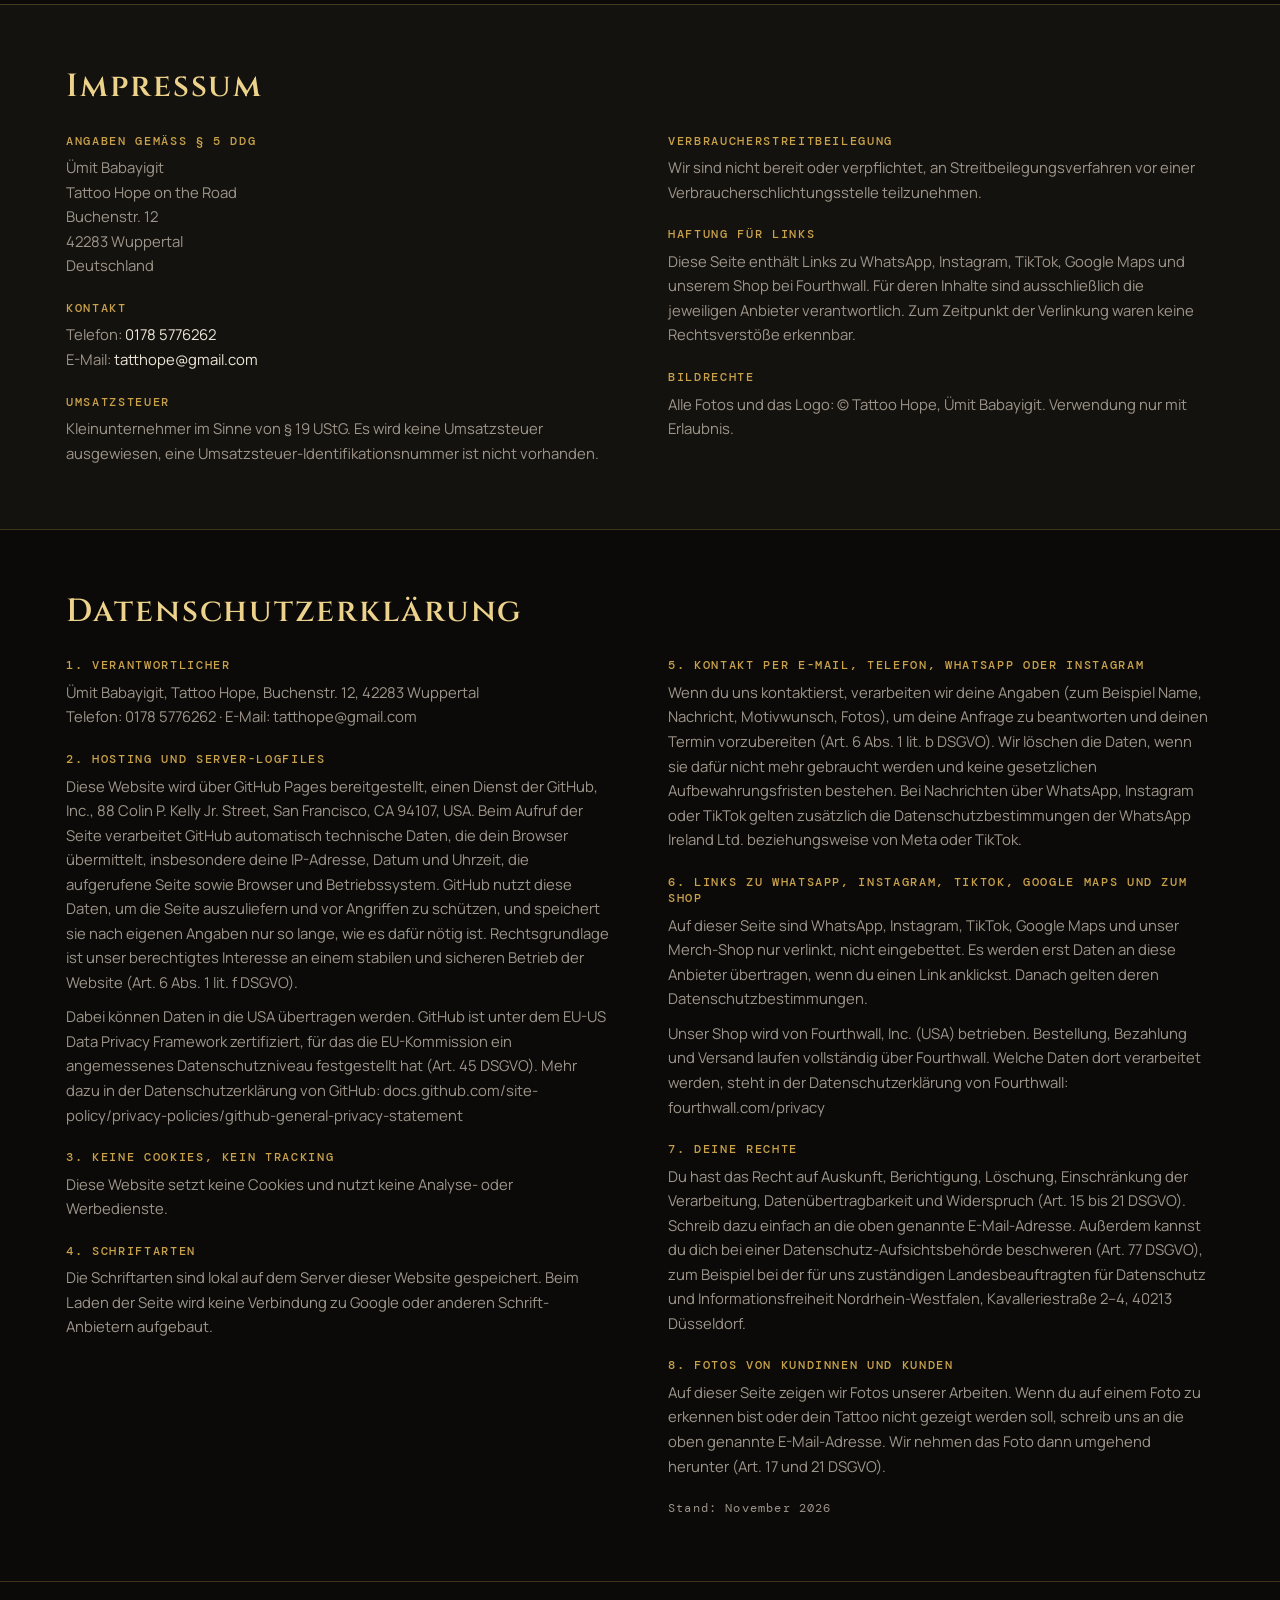
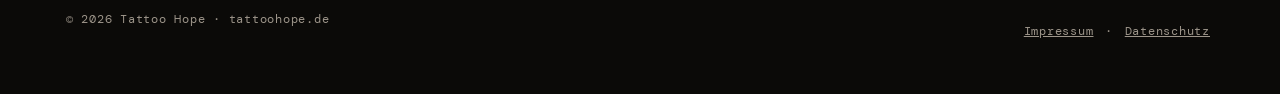
==== commit 625a8c7e: "Bewertungs-Hinweis öffnet direkt das Google-Bewertungsfenster Co-Authored-By: Claude Opus 5.5 <norep" ====
--- a/index.html
+++ b/index.html
@@ -1056,7 +1056,7 @@
             <a class="btn solid" href="https://wa.me/491785776262" target="_blank" rel="noopener">WhatsApp schreiben</a>
             <a class="btn ghost" href="https://www.instagram.com/tattoohope/" target="_blank" rel="noopener">Instagram-Nachricht</a>
           </div>
-          <p class="review-hint">Schon bei Ümit gewesen? <a href="https://www.google.com/maps?cid=10850807550342730653" target="_blank" rel="noopener">Bewerte Tattoo Hope auf Google</a> – das hilft neuen Kunden, ihn zu finden. Danke!</p>
+          <p class="review-hint">Schon bei Ümit gewesen? <a href="https://www.google.com/maps/place//data=!4m3!3m2!1s0x47b8d7ce05630073:0x9695cffa1c4e139d!12e1" target="_blank" rel="noopener">Bewerte Tattoo Hope auf Google</a> – das hilft neuen Kunden, ihn zu finden. Danke!</p>
         </div>
         <div class="links">
           <a href="https://wa.me/491785776262" target="_blank" rel="noopener"><span>WhatsApp · 0178 5776262</span><small>Termin</small></a>
